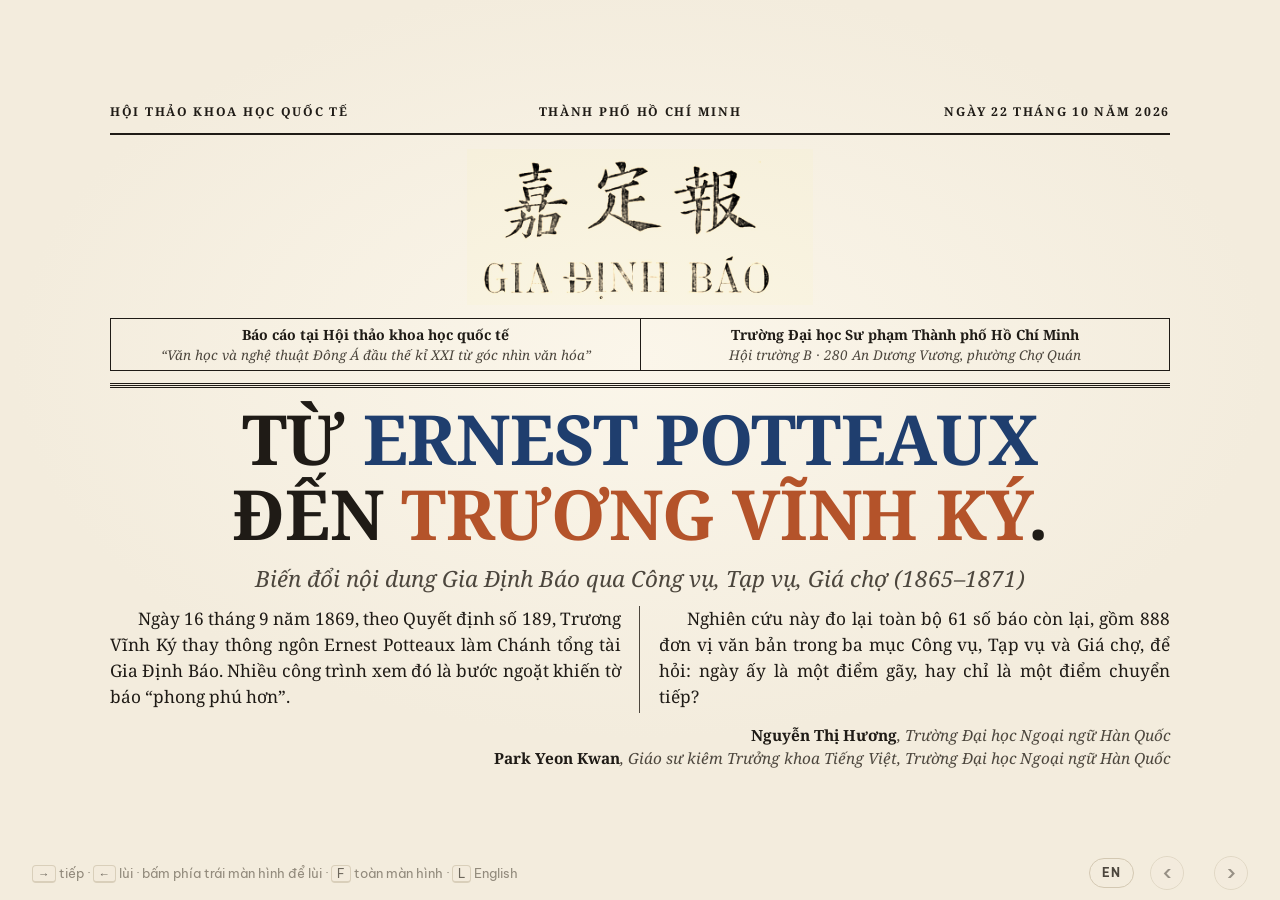
==== GiaDinhBao_TrinhChieu.html @ c60135bf "Trình chiếu: trang đầu và cuối dàn như trang Gia Định Báo Co-Authored-By: Claude Opus 5.5 <noreply@a" ====
<!doctype html>
<html lang="vi">
<head>
<meta charset="utf-8">
<meta name="viewport" content="width=device-width, initial-scale=1">
<title>Gia Định Báo 16·9·1869</title>
<link rel="preconnect" href="https://fonts.googleapis.com">
<link rel="preconnect" href="https://fonts.gstatic.com" crossorigin>
<link rel="stylesheet" href="https://fonts.googleapis.com/css2?family=Noto+Serif:ital,wght@0,400;0,600;0,700;1,400&family=Be+Vietnam+Pro:wght@400;500;600;700&display=swap">
<style>
/* Bố cục: 8 cảnh toàn màn hình chồng lên nhau, mỗi lần bấm chỉ hiện thêm một lớp; một thông điệp cho mỗi cảnh.
   Giao diện cố ý một tông "giấy lưu trữ" cho máy chiếu, nên mọi màu được đặt tường minh. */
:root {
  color-scheme: light;
  --paper: #F3ECDD;
  --paper-2: #E9E0CC;
  --ink: #1F1B16;
  --ink-2: #4C463D;
  --muted: #7A7264;
  --rule: #D3C8B2;
  --cv: #1F3E6E;      /* Công vụ: xanh đậm */
  --tv: #B4532A;      /* Tạp vụ: cam nâu */
  --gc: #3E7B4C;      /* Giá chợ: xanh lá */
  --mark: #8B1E1E;    /* mốc 16/9/1869: đỏ sẫm */
  --pot: #1F3E6E;
  --tvk: #B4532A;

  --f-serif: 'Noto Serif', Georgia, 'Times New Roman', serif;
  --f-sans: 'Be Vietnam Pro', 'Segoe UI', Arial, sans-serif;
  --ease: cubic-bezier(.2,.7,.2,1);
}
* { box-sizing: border-box; }
[hidden] { display: none !important; }
html, body { height: 100%; }
body {
  margin: 0; overflow: hidden; background: var(--paper); color: var(--ink);
  font-family: var(--f-sans); -webkit-font-smoothing: antialiased;
  background-image:
    radial-gradient(120% 90% at 50% 40%, transparent 55%, rgba(120,95,55,.10) 100%),
    repeating-linear-gradient(0deg, rgba(90,70,40,.025) 0 1px, transparent 1px 3px);
}
p, h1, h2 { margin: 0; }
h1, h2 { font-family: var(--f-serif); font-weight: 600; line-height: 1.12; text-wrap: balance; }

.deck { position: fixed; inset: 0; }
.scene {
  position: absolute; inset: 0; display: flex; flex-direction: column; justify-content: center; align-items: center;
  padding: clamp(28px, 6vh, 72px) clamp(16px, 6vw, 96px) clamp(56px, 9vh, 96px);
  opacity: 0; visibility: hidden; transition: opacity .6s var(--ease), visibility 0s linear .6s;
}
.scene.cur { opacity: 1; visibility: visible; transition: opacity .6s var(--ease); }
.inner { width: 100%; max-width: 1180px; display: flex; flex-direction: column; gap: clamp(16px, 3vh, 34px); }
.eyebrow { font-size: clamp(11px, 1.1vw, 14px); letter-spacing: .22em; text-transform: uppercase; font-weight: 600; color: var(--muted); }
.title { font-size: clamp(26px, 3.6vw, 48px); }
.lead { font-family: var(--f-serif); font-size: clamp(18px, 2.1vw, 28px); color: var(--ink-2); }

/* Lớp hiện dần */
[data-s] { opacity: 0; transform: translateY(10px); transition: opacity .55s var(--ease), transform .55s var(--ease); }
[data-s].on { opacity: 1; transform: none; }
.grow[data-s] { transform: scale(.8); }
.grow[data-s].on { transform: scale(1); transition-duration: .9s; }

/* ---------- Cảnh 1 ---------- */
.s1 { text-align: center; align-items: center; }
.date { font-family: var(--f-serif); font-weight: 700; font-size: clamp(64px, 15vw, 210px); letter-spacing: .02em; line-height: 1; font-variant-numeric: lining-nums; }
.date i { font-style: normal; color: var(--mark); }
.q1 { font-family: var(--f-serif); font-style: italic; font-size: clamp(22px, 3vw, 40px); color: var(--ink-2); }
.tl1 { width: min(900px, 100%); margin-top: clamp(10px, 4vh, 40px); display: grid; grid-template-columns: auto 1fr auto; align-items: center; gap: 18px; font-size: clamp(14px, 1.6vw, 20px); font-weight: 600; opacity: 0; transition: opacity .8s var(--ease) 1.2s; }
.scene.cur .tl1 { opacity: 1; }
.tl1 svg { width: 100%; height: 24px; overflow: visible; }
.tl1 .ln { stroke: var(--ink); stroke-width: 2; stroke-dasharray: 1000; stroke-dashoffset: 1000; transition: stroke-dashoffset 1.4s var(--ease) 1.4s; }
.scene.cur .tl1 .ln { stroke-dashoffset: 0; }
.tl1 .pt { fill: var(--mark); transform-origin: center; transform-box: fill-box; transform: scale(0); transition: transform .5s var(--ease) 2.4s; }
.scene.cur .tl1 .pt { transform: scale(1); }
.tl1 .pot { color: var(--pot); } .tl1 .tvk { color: var(--tvk); }
.byline { position: absolute; bottom: clamp(56px, 9vh, 96px); left: 0; right: 0; text-align: center; font-size: clamp(12px, 1.2vw, 15px); color: var(--muted); }

/* ---------- Cảnh 2 ---------- */
.nums { display: grid; grid-template-columns: repeat(4, minmax(0, 1fr)); gap: clamp(12px, 3vw, 48px); }
@media (max-width: 720px) { .nums { grid-template-columns: 1fr 1fr; } }
.num { display: flex; flex-direction: column; gap: 6px; border-top: 2px solid var(--ink); padding-top: 14px; }
.num b { font-family: var(--f-serif); font-weight: 700; font-size: clamp(56px, 10vw, 150px); line-height: .95; font-variant-numeric: lining-nums; }
.num span { font-size: clamp(14px, 1.6vw, 22px); color: var(--ink-2); }
.range { font-size: clamp(14px, 1.5vw, 20px); color: var(--muted); letter-spacing: .1em; }

/* ---------- Cảnh 3 ---------- */
.s3grid { display: grid; grid-template-columns: minmax(0, 1fr) auto; gap: clamp(16px, 4vw, 64px); align-items: center; }
@media (max-width: 900px) { .s3grid { grid-template-columns: 1fr; } }
.pres { display: grid; grid-template-columns: clamp(70px, 9vw, 120px) repeat(7, minmax(0, 1fr)); gap: clamp(6px, 1.2vh, 14px) clamp(4px, 1vw, 12px); align-items: center; position: relative; }
.pres .yr { font-size: clamp(12px, 1.3vw, 17px); color: var(--muted); text-align: center; font-variant-numeric: tabular-nums; }
.pres .rl { font-size: clamp(12px, 1.3vw, 17px); font-weight: 700; letter-spacing: .06em; text-transform: uppercase; transition: opacity .8s var(--ease); }
.cellc { display: flex; flex-direction: column; align-items: center; gap: 3px; opacity: 0; transition: opacity .7s var(--ease); }
.cellc.on { opacity: 1; }
.disc { width: clamp(26px, 4.2vw, 58px); aspect-ratio: 1; max-width: 100%; border-radius: 50%; border: 2px solid var(--c); background: conic-gradient(var(--c) calc(var(--f) * 1%), transparent 0); transition: opacity .9s var(--ease), filter .9s; }
.cellc small { font-size: clamp(9px, .95vw, 12px); color: var(--muted); font-variant-numeric: tabular-nums; }
.pres.fade-gc .gc-late .disc { opacity: .18; }
.pres.drop-gc .rl.gc { opacity: .3; }
.band { position: absolute; top: -10px; bottom: -10px; border-radius: 12px; background: rgba(62,123,76,.10); border: 1px dashed var(--gc); pointer-events: none; opacity: 0; transition: opacity .6s; }
.band.on { opacity: 1; }
.verdict { font-family: var(--f-serif); font-weight: 700; font-size: clamp(30px, 4.6vw, 64px); white-space: nowrap; }
.verdict .arrow { color: var(--mark); }

/* ---------- Cảnh 4 ---------- */
.rings { display: flex; justify-content: center; gap: clamp(16px, 5vw, 80px); flex-wrap: wrap; }
.ring { display: flex; flex-direction: column; align-items: center; gap: 10px; text-align: center; transition: transform .8s var(--ease), opacity .6s; }
.ring svg { width: clamp(150px, 20vw, 260px); height: auto; overflow: visible; }
.ring .trk { fill: none; stroke: var(--paper-2); stroke-width: 18; }
.ring .arc { fill: none; stroke-width: 18; stroke-linecap: butt; transform: rotate(-90deg); transform-origin: 100px 100px; stroke-dasharray: 0 100; transition: stroke-dasharray 1.4s var(--ease), opacity .6s; }
.ring .frag { fill: none; stroke-width: 18; transform: rotate(-90deg); transform-origin: 100px 100px; opacity: 0; transition: opacity .7s var(--ease); }
.ring .val { font-family: var(--f-serif); font-weight: 700; font-size: 38px; fill: var(--ink); }
.ring .nm { font-size: clamp(18px, 2vw, 26px); font-weight: 700; }
.ring .ds { font-size: clamp(13px, 1.4vw, 18px); color: var(--ink-2); max-width: 22ch; }
.rings.focus-gc .ring.gc { transform: scale(1.12); }
.rings.focus-gc .ring:not(.gc), .rings.focus-tv .ring:not(.tv) { opacity: .4; }
.rings.focus-tv .ring.tv { transform: scale(1.12); }
.rings.focus-tv .ring.tv .arc { opacity: 0; }
.rings.focus-tv .ring.tv .frag { opacity: 1; }
.caption { margin-top: 6px; text-align: center; font-family: var(--f-serif); font-size: clamp(18px, 2.2vw, 30px); min-height: 1.4em; }

/* ---------- Cảnh 5 ---------- */
.s5 { display: grid; grid-template-columns: minmax(0, .9fr) minmax(0, 1.1fr); gap: clamp(16px, 4vw, 60px); align-items: center; }
@media (max-width: 900px) { .s5 { grid-template-columns: 1fr; } }
.s5 .t1 { font-family: var(--f-serif); font-size: clamp(24px, 3.2vw, 44px); font-weight: 600; }
.s5 .t2 { font-family: var(--f-serif); font-style: italic; font-size: clamp(22px, 2.8vw, 38px); color: var(--mark); }
.s5 .huge { font-family: var(--f-serif); font-weight: 700; font-size: clamp(72px, 13vw, 190px); line-height: .95; font-variant-numeric: lining-nums; }
.s5 .sub { font-size: clamp(15px, 1.7vw, 22px); color: var(--ink-2); }
.field { position: relative; width: 100%; aspect-ratio: 1.45; max-width: 100%; }
.box { position: absolute; top: 9%; bottom: 0; border: 1.5px solid var(--ink); border-radius: 10px; }
.box.l { left: 0; width: 44%; }
.box.r { right: 0; width: 50%; border-style: dashed; opacity: 0; transition: opacity .6s; }
.field.split .box.r { opacity: 1; }
.boxlab { position: absolute; top: 0; font-size: clamp(11px, 1.2vw, 15px); font-weight: 600; white-space: nowrap; }
.boxlab.l { left: 0; color: var(--gc); }
.boxlab.r { right: 0; color: var(--ink-2); opacity: 0; transition: opacity .6s; }
.field.split .boxlab.r { opacity: 1; }
.dot { position: absolute; left: 0; top: 0; width: var(--d); height: var(--d); border-radius: 50%; background: var(--gc); opacity: 0; transition: transform 1.3s var(--ease), background-color .9s, opacity .5s; }
.field.show .dot { opacity: 1; }
.quote2 { grid-column: 1 / -1; text-align: center; font-family: var(--f-serif); font-size: clamp(20px, 2.6vw, 36px); line-height: 1.35; }
.quote2 b { font-weight: 700; }

/* ---------- Cảnh 6 ---------- */
.s6head { display: grid; grid-template-columns: minmax(110px, 22%) 1fr; gap: 20px; align-items: end; }
.who { font-family: var(--f-serif); font-size: clamp(22px, 2.8vw, 38px); font-weight: 700; position: relative; height: 1.3em; }
.who span { position: absolute; left: 0; bottom: 0; transition: opacity .6s; white-space: nowrap; }
.who .b { opacity: 0; color: var(--tvk); }
.who .a { color: var(--pot); }
.bars6.after .who .a { opacity: 0; } .bars6.after .who .b { opacity: 1; }
.r6 { display: grid; grid-template-columns: minmax(110px, 22%) 1fr; gap: 20px; align-items: center; }
.r6 .lb { font-size: clamp(14px, 1.7vw, 22px); font-weight: 700; text-transform: uppercase; letter-spacing: .05em; }
.trk6 { position: relative; height: clamp(26px, 4.4vh, 46px); background: rgba(0,0,0,.035); border-radius: 4px; }
.fill6 { position: absolute; left: 0; top: 0; bottom: 0; width: calc(var(--a) * 2%); background: var(--pot); border-radius: 0 4px 4px 0; transition: width 1.4s var(--ease), background-color 1.2s; }
.bars6.after .fill6 { width: calc(var(--b) * 2%); background: var(--tvk); }
.ghost6 { position: absolute; top: -6px; bottom: -6px; left: calc(var(--a) * 2%); border-left: 2px dashed var(--pot); opacity: 0; transition: opacity .6s .9s; }
.bars6.after .ghost6 { opacity: .8; }
.v6 { position: absolute; top: 50%; transform: translateY(-50%); left: calc(var(--a) * 2% + 12px); font-size: clamp(14px, 1.7vw, 22px); font-weight: 700; font-variant-numeric: tabular-nums; white-space: nowrap; transition: left 1.4s var(--ease); }
.bars6.after .v6 { left: calc(max(var(--a), var(--b)) * 2% + 12px); }
.v6 .to { opacity: 0; transition: opacity .5s 1.2s; color: var(--tvk); }
.bars6.after .v6 .to { opacity: 1; }
.bars6 { display: grid; gap: clamp(14px, 3vh, 30px); }
.scale6 { font-size: 13px; color: var(--muted); text-align: right; }
.state { font-family: var(--f-serif); font-size: clamp(24px, 3.4vw, 48px); line-height: 1.25; text-align: center; }
.state .no { color: var(--muted); text-decoration: line-through; text-decoration-thickness: 2px; }

/* ---------- Cảnh 7 ---------- */
.svg7 { width: 100%; height: auto; overflow: visible; }
.svg7 text { font-family: var(--f-sans); }
.ph-lab { font-size: 19px; font-weight: 700; fill: var(--ink); }
.ph-sub { font-size: 15px; fill: var(--muted); }
.ph-tick { stroke: var(--rule); stroke-width: 1.5; }
.ln7 { fill: none; stroke-width: 5; stroke-linecap: round; stroke-linejoin: round; stroke-dasharray: 1; stroke-dashoffset: 1; transition: stroke-dashoffset 1.6s var(--ease); }
.drawn .ln7 { stroke-dashoffset: 0; }
.drawn .ln7.l2 { transition-delay: .35s; } .drawn .ln7.l3 { transition-delay: .7s; }
.pt7 { opacity: 0; transition: opacity .4s; }
.drawn .pt7 { opacity: 1; transition-delay: 1.6s; }
.nm7 { font-size: 17px; font-weight: 700; }
.vl7 { font-size: 16px; font-weight: 700; fill: var(--ink); font-variant-numeric: tabular-nums; }
.mk7 { transform: translateY(-560px); opacity: 0; transition: transform 1s cubic-bezier(.3,1.25,.5,1), opacity .3s; }
.dropped .mk7 { transform: none; opacity: 1; }
.mk7 line { stroke: var(--mark); stroke-width: 3; }
.mk7 text { fill: var(--mark); font-size: 17px; font-weight: 700; }
.claim7 { text-align: center; font-family: var(--f-serif); font-size: clamp(22px, 3vw, 40px); }

/* ---------- Cảnh 8 ---------- */
.s8 { text-align: center; align-items: center; }
.words { display: flex; flex-direction: column; gap: clamp(4px, 1.5vh, 14px); }
.words p { font-family: var(--f-serif); font-weight: 700; font-size: clamp(40px, 8vw, 116px); letter-spacing: .08em; line-height: 1.05; opacity: 0; transform: translateY(12px); transition: opacity .7s var(--ease), transform .7s var(--ease); }
.scene.cur .words p { opacity: 1; transform: none; }
.scene.cur .words p:nth-child(2) { transition-delay: .5s; }
.scene.cur .words p:nth-child(3) { transition-delay: 1s; }
.words p:nth-child(1) { color: var(--cv); } .words p:nth-child(2) { color: var(--tv); } .words p:nth-child(3) { color: var(--gc); }
.final { font-family: var(--f-serif); font-style: italic; font-size: clamp(16px, 1.9vw, 26px); color: var(--ink-2); max-width: 60ch; line-height: 1.5; }


/* ---------- Cảnh Gia Định Báo ---------- */
.gdb { display: grid; grid-template-columns: minmax(0, .9fr) minmax(0, 1.1fr); gap: clamp(20px, 5vw, 72px); align-items: center; }
@media (max-width: 820px) { .gdb { grid-template-columns: 1fr; } .paperimg { max-height: 30vh; } }
.paperimg { margin: 0; position: relative; aspect-ratio: 3 / 4; max-height: 70vh; width: 100%; border: 1px solid var(--rule); background: var(--paper-2); box-shadow: 0 18px 40px rgba(60,40,10,.18); overflow: hidden; cursor: pointer; transform: rotate(-1.2deg); }
.paperimg img { width: 100%; height: 100%; object-fit: cover; object-position: top; filter: sepia(.25) contrast(1.02); display: block; }
.paperimg .ph { position: absolute; inset: 0; display: flex; flex-direction: column; align-items: center; justify-content: center; gap: 10px; text-align: center; padding: 20px; border: 1.5px dashed var(--muted); margin: 14px; }
.paperimg figcaption { position: absolute; left: 0; right: 0; bottom: 0; padding: 6px 10px; font-size: 12px; color: #F3ECDD; background: rgba(31,27,22,.62); }
.paperimg .ph b { font-family: var(--f-serif); font-size: clamp(24px, 3vw, 40px); letter-spacing: .14em; }
.paperimg .ph span { font-size: 14px; color: var(--muted); }
.facts { display: flex; flex-direction: column; gap: clamp(12px, 2.6vh, 26px); }
.fact { display: flex; flex-direction: column; gap: 4px; }
.fact b { font-family: var(--f-serif); font-weight: 700; font-size: clamp(36px, 5.4vw, 76px); line-height: 1; font-variant-numeric: lining-nums; }
.fact span { font-size: clamp(15px, 1.7vw, 22px); color: var(--ink-2); max-width: 34ch; }
.fact.small span { font-size: clamp(14px, 1.5vw, 19px); }
.fact.small b { font-family: inherit; font-size: inherit; line-height: inherit; color: var(--ink); }
.chips3 { display: flex; flex-wrap: wrap; gap: 10px; }
.chips3 span { font-weight: 700; font-size: clamp(15px, 1.7vw, 22px); color: var(--paper); background: var(--c); padding: 6px 16px; border-radius: 999px; }
body.has-img .s1, body.has-img .s8 { background: var(--bgimg) center top / cover no-repeat; }
body.has-img .s1::before, body.has-img .s8::before { content: ""; position: absolute; inset: 0; background: rgba(243,236,221,.9); }
body.has-img .s1 > *, body.has-img .s8 > * { position: relative; }

/* ---------- Cảnh Chánh tổng tài ---------- */
.tenure { display: flex; gap: 3px; position: relative; border-radius: 8px; overflow: visible; }
.ten { background: var(--c); color: var(--paper); padding: 12px 16px; display: grid; gap: 2px; min-width: 0; }
.ten:first-child { border-radius: 8px 0 0 8px; } .ten:nth-child(2) { border-radius: 0 8px 8px 0; }
.ten b { font-size: clamp(15px, 1.8vw, 22px); } .ten span { font-size: clamp(12px, 1.3vw, 16px); opacity: .9; }
.jan { position: absolute; bottom: -14px; height: 12px; width: 4px; left: calc(71 / 136 * 100%); background: var(--muted); border-radius: 2px; }
.janlab { font-size: clamp(12px, 1.3vw, 15px); color: var(--muted); margin-top: -2px; }
.ctt { display: grid; grid-template-columns: minmax(0, 1.5fr) minmax(0, 1fr); gap: clamp(16px, 4vw, 56px); align-items: center; }
@media (max-width: 820px) { .ctt { grid-template-columns: 1fr; } }
.igrid { display: grid; gap: clamp(3px, .8vh, 7px); }
.iy { display: grid; grid-template-columns: 48px 1fr; gap: 8px; align-items: center; }
.iy b { font-size: clamp(11px, 1.15vw, 14px); color: var(--ink-2); font-variant-numeric: tabular-nums; }
.cells { display: flex; flex-wrap: wrap; gap: 3px; }
.cells i { width: clamp(9px, 1.2vw, 16px); height: clamp(9px, 1.2vw, 16px); border-radius: 3px; border: 1px solid var(--rule); opacity: 0; transition: opacity .4s, background-color .6s; }
.igrid.show .cells i { opacity: 1; }
.igrid.fill .cells i.P { background: var(--pot); border-color: var(--pot); }
.igrid.fill .cells i.T { background: var(--tvk); border-color: var(--tvk); }
.igrid.fill .cells i.J { background: var(--muted); border-color: var(--muted); }
.cmp { display: grid; gap: clamp(12px, 2.6vh, 24px); }
.cmp div { display: grid; gap: 2px; }
.cmp b { font-family: var(--f-serif); font-weight: 700; font-size: clamp(44px, 6vw, 84px); line-height: 1; font-variant-numeric: lining-nums; }
.cmp b small { font-size: .4em; color: var(--muted); font-weight: 600; }
.cmp span { font-size: clamp(14px, 1.5vw, 19px); color: var(--ink-2); }
.cmp p { font-family: var(--f-serif); font-style: italic; font-size: clamp(18px, 2vw, 26px); color: var(--mark); }

/* ---------- Cảnh: một số báo được chia thế nào ---------- */
.inner.wide { max-width: 1400px; }
.pages { display: grid; grid-template-columns: repeat(4, minmax(0, calc(58vh / 1.566))); justify-content: center; gap: clamp(8px, 1.4vw, 20px); margin-top: 14px; }
@media (max-width: 820px) { .pages { grid-template-columns: repeat(2, minmax(0, calc(30vh / 1.566))); } }
.pg { position: relative; aspect-ratio: 1000 / 1566; background: var(--paper-2); box-shadow: 0 8px 22px rgba(60,40,10,.16); }
.pg img { width: 100%; height: 100%; display: block; }
.pg .pn { position: absolute; top: -1.5em; left: 0; font-size: 12px; color: var(--muted); font-weight: 600; }
.ub, .nb { position: absolute; border-radius: 2px; border: 2px solid transparent; transition: background-color .5s, border-color .5s, opacity .5s, box-shadow .5s; }
.ub.m-cv { --uc: var(--cv); --ua: rgba(31,62,110,.32); --ub: rgba(31,62,110,.10); }
.ub.m-gc { --uc: var(--gc); --ua: rgba(62,123,76,.34); --ub: rgba(62,123,76,.10); }
.pages.sec .ub { background: var(--ua); }
.pages.units .ub { background: var(--ub); border-color: var(--uc); }
.badge { position: absolute; top: 2px; left: 2px; min-width: 1.6em; padding: 0 3px; text-align: center; font-size: clamp(9px, .85vw, 12px); font-weight: 700; line-height: 1.5; color: #F3ECDD; background: var(--uc); border-radius: 3px; opacity: 0; transition: opacity .5s; }
.pages.units .badge { opacity: 1; }
.pages.ex .ub:not(.hl) { opacity: .12; }
.pages.ex .ub.hl { background: rgba(139,30,30,.10); border-color: var(--mark); box-shadow: 0 0 0 2px var(--mark); }
.pages.ex .ub.hl .badge { background: var(--mark); }
.nb { background: repeating-linear-gradient(135deg, rgba(76,70,61,.18) 0 4px, transparent 4px 8px); opacity: 0; display: flex; align-items: center; justify-content: center; }
.nb span { font-size: clamp(9px, .85vw, 12px); font-weight: 700; color: var(--ink); background: var(--paper); padding: 1px 6px; border-radius: 3px; }
.pages.sec .nb { opacity: 1; }
.pages.ex .nb { opacity: 0; }
.isscap { min-height: 7.5em; display: flex; flex-direction: column; align-items: center; gap: 10px; text-align: center; margin-top: 6px; }
.isscap p { font-size: clamp(15px, 1.6vw, 22px); color: var(--ink-2); max-width: 70ch; }
.isscap .big2 { font-family: var(--f-serif); font-weight: 700; font-size: clamp(22px, 2.6vw, 36px); color: var(--ink); }
.lg { display: flex; flex-wrap: wrap; justify-content: center; gap: 8px 18px; font-size: clamp(13px, 1.3vw, 17px); color: var(--ink-2); }
.lg i { display: inline-block; width: 14px; height: 14px; border-radius: 3px; margin-right: 6px; vertical-align: -2px; }
.excards { display: grid; grid-template-columns: 1fr 1fr; gap: 14px; width: min(1100px, 100%); text-align: left; }
@media (max-width: 820px) { .excards { grid-template-columns: 1fr; } }
.exc { border: 2px solid var(--mark); border-radius: 10px; padding: 10px 14px; background: rgba(243,236,221,.7); display: grid; gap: 6px; }
.exc b { font-family: var(--f-serif); font-size: clamp(15px, 1.6vw, 21px); }
.exc .ax { display: flex; flex-wrap: wrap; gap: 6px; }
.exc .ax span { font-size: clamp(11px, 1.15vw, 15px); border-radius: 999px; padding: 2px 10px; background: var(--paper-2); }
.exc .ax span.k { background: var(--mark); color: #F3ECDD; }

/* ---------- Cảnh: hai trục mã hóa ---------- */
.axstage { display: grid; }
.axstage > * { grid-area: 1 / 1; transition: opacity .7s var(--ease); }
.axlists { display: grid; grid-template-columns: 1fr 1fr; gap: clamp(16px, 4vw, 56px); align-content: start; }
@media (max-width: 820px) { .axlists { grid-template-columns: 1fr; } }
.axh { display: flex; flex-direction: column; gap: 2px; border-top: 3px solid var(--ink); padding-top: 8px; margin-bottom: 12px; }
.axh b { font-family: var(--f-serif); font-size: clamp(24px, 3vw, 40px); }
.axh span { font-size: clamp(14px, 1.5vw, 19px); color: var(--ink-2); }
.axchips { display: flex; flex-wrap: wrap; gap: 7px; }
.axchips span { font-size: clamp(12px, 1.25vw, 16px); border: 1px solid var(--rule); background: rgba(255,255,255,.35); border-radius: 999px; padding: 4px 12px; cursor: help; }
.axchips span small { color: var(--muted); font-variant-numeric: tabular-nums; margin-left: 4px; }
.axchips span.tech { border-style: dashed; color: var(--muted); }
#sankey { width: 100%; height: auto; max-height: 62vh; display: block; }
#sankey text { font-family: var(--f-sans); font-size: 14px; fill: var(--ink); }
#sankey .num { fill: var(--muted); font-size: 12.5px; }
#sankey .fl { fill: var(--ink-2); opacity: .16; transition: opacity .4s, fill .4s; }
#sankey .nd { fill: var(--ink); }
#sankey.hl .fl { opacity: .07; }
#sankey.hl .fl.on { opacity: .62; fill: var(--cv); }
#sankey.hl .fl.on2 { opacity: .55; fill: var(--gc); }

.axdef { font-size: clamp(14px, 1.45vw, 19px); line-height: 1.5; color: var(--ink); margin-bottom: 6px; }
.axwhy { font-size: clamp(12px, 1.15vw, 15px); line-height: 1.45; color: var(--muted); font-style: italic; margin-bottom: 12px; }
.axex { grid-column: 1 / -1; border: 1.5px dashed var(--ink-2); border-radius: 10px; padding: 10px 16px; font-size: clamp(14px, 1.45vw, 19px); line-height: 1.5; }
.axex .tag0 { font-size: .8em; font-weight: 700; letter-spacing: .06em; text-transform: uppercase; color: var(--mark); margin-right: 6px; }
.axex .arr { color: var(--mark); font-weight: 700; margin: 0 4px; }
.axmatrix { overflow-x: auto; }
table.mx { width: 100%; border-collapse: separate; border-spacing: 6px; table-layout: fixed; font-size: clamp(12px, 1.3vw, 17px); }
table.mx th { font-weight: 700; text-align: left; vertical-align: middle; padding: 6px 8px; }
table.mx thead th { font-size: .92em; border-bottom: 2px solid var(--ink); }
table.mx th.corner { font-weight: 500; color: var(--muted); font-size: .8em; }
table.mx tbody th { border-right: 2px solid var(--ink); }
table.mx td { background: rgba(31,62,110,.10); border-radius: 8px; padding: 8px 10px; line-height: 1.35; vertical-align: top; }
table.mx td.e { background: transparent; border: 1px dashed var(--rule); }
table.mx td b { display: inline-block; min-width: 1.6em; margin-right: 6px; text-align: center; font-size: .82em; color: #F3ECDD; background: var(--cv); border-radius: 4px; }
table.mx tr.rowhl td:not(.e) { box-shadow: inset 0 0 0 2px var(--cv); }
table.mx th.colhl { color: var(--mark); }
table.mx tbody tr td:nth-child(2):not(.e) { outline: 2px solid var(--mark); outline-offset: -2px; }
@media (max-height: 820px) {
  .axh { margin-bottom: 6px; } .axh b { font-size: clamp(22px, 2.4vw, 30px); } .axh span { font-size: 15px; }
  .axdef { font-size: 15px; margin-bottom: 2px; } .axwhy { font-size: 12.5px; margin-bottom: 8px; }
  .axchips { gap: 5px; } .axchips span { font-size: 12.5px; padding: 2px 9px; }
  .axex { font-size: 15px; padding: 7px 12px; }
  .axlists { gap: 10px 40px; }
}

.axtab, .axmatrix, .sankey { opacity: 0; pointer-events: none; }
.axtab.show, .axmatrix.show, .sankey.show { opacity: 1; pointer-events: auto; }
.cbh { display: flex; align-items: baseline; gap: 14px; flex-wrap: wrap; border-top: 3px solid var(--ink); padding-top: 6px; margin-bottom: 6px; }
.cbh b { font-family: var(--f-serif); font-size: clamp(22px, 2.4vw, 32px); }
.cbh span { font-size: clamp(13px, 1.3vw, 17px); color: var(--ink-2); }
table.cb { width: 100%; border-collapse: collapse; table-layout: fixed; font-size: clamp(11px, 1.05vw, 14.5px); line-height: 1.3; }
table.cb th { text-align: left; font-weight: 600; color: var(--muted); font-size: .88em; padding: 3px 8px; border-bottom: 1.5px solid var(--ink); }
table.cb td { padding: 4px 8px; border-bottom: 1px solid var(--rule); vertical-align: top; }
table.cb th:nth-child(1), table.cb td.n { width: 2.4em; color: var(--muted); text-align: right; padding-right: 4px; }
table.cb th:nth-child(2) { width: 24%; } table.cb th:nth-child(3) { width: 40%; } table.cb th:nth-child(5) { width: 4.6em; }
table.cb td.g { font-weight: 700; }
table.cb td.x i { font-family: var(--f-serif); }
table.cb td.x small { display: block; color: var(--muted); font-size: .85em; }
table.cb td.c, table.cb th.c { text-align: right; font-variant-numeric: tabular-nums; }
table.cb tr.tech td { color: var(--muted); border-top: 1px dashed var(--muted); }
@media (max-width: 820px) { table.cb th:nth-child(3), table.cb td:nth-child(3) { display: none; } table.cb th:nth-child(2) { width: 40%; } }
.scene.s5top { justify-content: flex-start; padding-top: clamp(20px, 4vh, 48px); }
.s5top .inner { gap: 10px; }
@media (max-height: 940px) {
  table.cb { font-size: 12px; line-height: 1.25; }
  table.cb td { padding: 2px 6px; } table.cb th { padding: 2px 6px; }
  table.cb td.x small { display: inline; margin-left: 6px; }
  .cbh { margin-bottom: 2px; padding-top: 3px; } .cbh b { font-size: 22px; }
  .s5top .axnote { font-size: 16px; min-height: 2.2em; }
}
.axnote { text-align: center; font-family: var(--f-serif); font-size: clamp(17px, 2vw, 27px); min-height: 2.8em; color: var(--ink); }

/* ---------- Khung điều khiển ---------- */
.hud { position: fixed; left: 0; right: 0; bottom: 0; display: flex; justify-content: space-between; align-items: center; gap: 12px; padding: 10px clamp(16px, 3vw, 32px) calc(10px + env(safe-area-inset-bottom, 0px)); font-size: 13px; color: var(--muted); pointer-events: none; }
.hud .keys { opacity: .8; transition: opacity .6s; }
.hud .keys.hide { opacity: 0; }
.hud kbd { font-family: var(--f-sans); font-size: 11.5px; border: 1px solid var(--rule); border-bottom-width: 2px; border-radius: 4px; padding: 0 5px; background: var(--paper); color: var(--ink-2); }
.prog { display: flex; align-items: center; gap: 10px; font-variant-numeric: tabular-nums; }
.prog .steps { display: flex; gap: 4px; }
.prog .steps i { width: 6px; height: 6px; border-radius: 50%; background: var(--rule); }
.prog .steps i.on { background: var(--ink-2); }
.prog b { color: var(--ink); font-weight: 600; white-space: nowrap; }
.notes {
  position: fixed; left: 50%; bottom: 44px; transform: translateX(-50%); width: min(920px, calc(100% - 32px));
  background: #241F19; color: #EFE6D4; border-radius: 12px; padding: 16px 20px; font-size: 15px; line-height: 1.6;
  box-shadow: 0 10px 40px rgba(0,0,0,.3); max-height: 46vh; overflow: auto;
}
.notes h3 { margin: 0 0 6px; font-size: 12px; letter-spacing: .14em; text-transform: uppercase; color: #C9B994; font-weight: 600; display: flex; justify-content: space-between; gap: 12px; }
.notes p + p { margin-top: 8px; }
@media (prefers-reduced-motion: reduce) { *, *::before, *::after { transition-duration: .01ms !important; transition-delay: 0s !important; } }

/* ---- cấu trúc 15 cảnh ---- */
.fact.mid b { font-size: clamp(26px, 3.4vw, 46px); }
.sig { display: grid; gap: 4px; margin-top: 2px; }
.sig img { width: min(100%, 420px); border-radius: 4px; box-shadow: 0 1px 0 var(--rule); }
.sig small { font-size: clamp(11px, 1.1vw, 14px); color: var(--muted); }
.chips3 span { transition: opacity .5s var(--ease), transform .5s var(--ease); }
.chips3 span[data-s]:not(.on) { opacity: 0; transform: translateY(6px); }
.axes3 { display: grid; grid-template-columns: repeat(3, minmax(0, 1fr)); gap: clamp(12px, 2.4vw, 32px); }
@media (max-width: 820px) { .axes3 { grid-template-columns: 1fr; } }
.ax3 { border-top: 3px solid var(--c, var(--ink)); padding-top: 12px; display: grid; gap: 8px; align-content: start; }
.ax3 .k { font-size: clamp(12px, 1.1vw, 14px); letter-spacing: .18em; text-transform: uppercase; color: var(--muted); font-weight: 600; }
.ax3 h3 { margin: 0; font-family: var(--f-serif); font-size: clamp(26px, 3.2vw, 44px); line-height: 1.05; }
.ax3 .q { font-family: var(--f-serif); font-style: italic; font-size: clamp(17px, 1.9vw, 25px); line-height: 1.3; }
.ax3 .e { font-size: clamp(13px, 1.3vw, 17px); color: var(--ink-2); line-height: 1.4; }
.keyline { font-family: var(--f-serif); font-size: clamp(18px, 2.1vw, 28px); line-height: 1.35; border-left: 4px solid var(--mark); padding-left: 16px; }
.cbrule { font-size: clamp(13px, 1.3vw, 17px); color: var(--ink-2); line-height: 1.4; }
.cbrule b { color: var(--mark); }
.ex2 { display: grid; grid-template-columns: 1fr 1fr; gap: clamp(14px, 2.6vw, 36px); }
@media (max-width: 820px) { .ex2 { grid-template-columns: 1fr; } }
.ex2 figure { margin: 0; display: grid; gap: 8px; align-content: start; }
.ex2 img { width: 100%; height: clamp(120px, 24vh, 250px); object-fit: cover; object-position: top; border-radius: 6px; box-shadow: 0 1px 0 var(--rule), 0 6px 18px rgba(60,40,20,.12); }
.ex2 figcaption { display: flex; flex-wrap: wrap; gap: 6px; align-items: center; }
.ex2 figcaption b { width: 100%; font-family: var(--f-serif); font-size: clamp(16px, 1.7vw, 22px); }
.tag { font-size: clamp(11px, 1.15vw, 15px); border-radius: 999px; padding: 2px 10px; background: var(--paper-2); }
.tag.cv { background: var(--cv); color: #F3ECDD; } .tag.k { background: var(--mark); color: #F3ECDD; }
table.row { width: 100%; border-collapse: collapse; font-size: clamp(11px, 1.1vw, 14.5px); }
table.row th { text-align: left; color: var(--muted); font-weight: 600; border-bottom: 1.5px solid var(--ink); padding: 3px 8px; font-size: .9em; }
table.row td { border-bottom: 1px solid var(--rule); padding: 4px 8px; }
.num em { font-style: normal; font-size: clamp(12px, 1.25vw, 16px); color: var(--muted); }
.s5 .sub b { font-family: var(--f-serif); font-size: 1.5em; }
.s6wrap { display: grid; grid-template-columns: minmax(0, 1.25fr) minmax(0, .75fr); gap: clamp(16px, 3vw, 44px); align-items: center; }
@media (max-width: 900px) { .s6wrap { grid-template-columns: 1fr; } }
.n10 { margin: 0; display: grid; gap: 6px; }
.n10 img { width: 100%; border-radius: 5px; box-shadow: 0 1px 0 var(--rule), 0 6px 18px rgba(60,40,20,.12); }
.n10 figcaption { font-size: clamp(11px, 1.15vw, 14.5px); color: var(--ink-2); line-height: 1.35; }
.topics6 { font-size: clamp(13px, 1.35vw, 18px); color: var(--ink-2); text-align: center; }
.topics6 b { color: var(--ink); }
.facts .fact span b { font: inherit; font-weight: 700; color: var(--ink); }
.claim7 { font-size: clamp(18px, 2.4vw, 32px); }
.cbrule { margin-bottom: 26px; }
@media (max-width: 820px) { .sig small { display: none; } table.cb td.x small { display: none; } .cbrule { font-size: 12px; margin-bottom: 40px; } .sig img { width: 70%; } .gdb .paperimg { max-height: 24vh; } }
@media (max-height: 820px) { .ex2 img { height: 19vh; } .n10 img + img { display: none; } }

/* ---- trang tiêu đề ---- */
.s0 .inner { max-width: 1080px; gap: clamp(14px, 3.2vh, 36px); }
.s0 .conf { display: grid; gap: 6px; border-bottom: 1.5px solid var(--ink); padding-bottom: clamp(12px, 2.4vh, 22px); }
.s0 .conf .k { font-size: clamp(11px, 1.1vw, 14px); letter-spacing: .24em; text-transform: uppercase; font-weight: 600; color: var(--muted); }
.s0 .conf .n { font-family: var(--f-serif); font-style: italic; font-size: clamp(18px, 2.2vw, 30px); color: var(--ink-2); line-height: 1.25; }
.s0 h1 { margin: 0; font-family: var(--f-serif); font-weight: 700; font-size: clamp(34px, 5.4vw, 78px); line-height: 1.08; letter-spacing: -.005em; }
.s0 h1 .p { color: var(--pot); } .s0 h1 .t { color: var(--tvk); }
.s0 .sub0 { font-family: var(--f-serif); font-size: clamp(18px, 2.3vw, 32px); line-height: 1.3; color: var(--ink-2); max-width: 30em; }
.s0 .sub0 b { font-weight: 700; }
.s0 .au { display: flex; flex-wrap: wrap; gap: clamp(16px, 4vw, 64px); }
.s0 .au div { display: grid; gap: 2px; }
.s0 .au b { font-size: clamp(17px, 1.9vw, 25px); font-weight: 700; }
.s0 .au span { font-size: clamp(12px, 1.25vw, 16px); color: var(--muted); }
.s0 .where { font-size: clamp(12px, 1.25vw, 16px); color: var(--ink-2); border-top: 1px solid var(--rule); padding-top: 10px; }

/* ---- tài liệu tham khảo ---- */
.s9 .inner { max-width: 1240px; gap: clamp(10px, 2vh, 22px); }
.s9 .thx { display: flex; justify-content: space-between; align-items: baseline; flex-wrap: wrap; gap: 8px 24px; border-bottom: 1.5px solid var(--ink); padding-bottom: 8px; }
.s9 .thx h2 { margin: 0; font-family: var(--f-serif); font-size: clamp(26px, 3.4vw, 46px); }
.s9 .thx span { font-family: var(--f-serif); font-style: italic; font-size: clamp(16px, 1.8vw, 24px); color: var(--ink-2); }
.refs { margin: 0; padding: 0; list-style: none; columns: 2; column-gap: clamp(20px, 3.6vw, 56px); font-size: clamp(13px, 1.32vw, 18px); line-height: 1.4; }
.refs li { break-inside: avoid; padding-left: 1.6em; text-indent: -1.6em; margin-bottom: .62em; color: var(--ink-2); }
.refs li i { color: var(--ink); }
.refs a { color: inherit; word-break: break-all; }
.refs li.own { color: var(--ink); }
.refs li.own::before { content: "★ "; color: var(--mark); }
.srcline { font-size: clamp(11px, 1.05vw, 14px); color: var(--muted); border-top: 1px solid var(--rule); padding-top: 8px; }
@media (max-width: 820px) { .refs { columns: 1; font-size: 11px; line-height: 1.3; } .refs li { margin-bottom: .4em; } }
@media (max-height: 640px) { .refs { font-size: 13px; line-height: 1.3; } .refs li { margin-bottom: .45em; } }

/* ---- trang cảm ơn ---- */
.s10 { text-align: center; align-items: center; }
.s10 .inner { align-items: center; max-width: 1000px; gap: clamp(14px, 3vh, 34px); }
.s10 .ty { margin: 0; font-family: var(--f-serif); font-weight: 700; font-size: clamp(44px, 8vw, 116px); line-height: 1.02; }
.s10 .ty i { font-style: normal; color: var(--mark); }
.s10 .pt { font-family: var(--f-serif); font-style: italic; font-size: clamp(16px, 1.9vw, 25px); color: var(--ink-2); max-width: 34em; line-height: 1.35; }
.s10 .au { display: flex; justify-content: center; flex-wrap: wrap; gap: clamp(18px, 5vw, 80px); border-top: 1.5px solid var(--ink); border-bottom: 1px solid var(--rule); padding: clamp(12px, 2.4vh, 24px) 0; width: min(100%, 860px); }
.s10 .au div { display: grid; gap: 3px; }
.s10 .au b { font-size: clamp(18px, 2.1vw, 28px); }
.s10 .au span { font-size: clamp(12px, 1.25vw, 16px); color: var(--muted); }
.s10 .where { font-size: clamp(12px, 1.25vw, 16px); color: var(--ink-2); line-height: 1.5; }
.hud .nav { pointer-events: auto; font: 600 20px/1 var(--f-sans); width: 34px; height: 34px; border-radius: 50%; border: 1px solid var(--rule); background: var(--paper); color: var(--ink-2); cursor: pointer; opacity: .55; transition: opacity .2s; }
.hud .nav:hover, .hud .nav:focus-visible { opacity: 1; }
.hud .prog { display: flex; align-items: center; gap: 10px; }

/* ---- nghiên cứu trước ---- */
.prior { display: grid; grid-template-columns: minmax(0, 1.15fr) minmax(0, .85fr); gap: clamp(16px, 3vw, 44px); align-items: start; }
@media (max-width: 860px) { .prior { grid-template-columns: 1fr; } .pq .en { font-size: 17px; } .pq .vi { display: none; } }
.pq { margin: 0; border-left: 5px solid var(--tvk); padding: 4px 0 4px clamp(14px, 2vw, 26px); display: grid; gap: 12px; }
.pq .en { font-family: var(--f-serif); font-style: italic; font-size: clamp(20px, 2.5vw, 34px); line-height: 1.3; color: var(--ink); }
.pq .en::before { content: "“"; color: var(--tvk); }
.pq .en::after { content: "”"; color: var(--tvk); }
.pq .vi { font-size: clamp(14px, 1.45vw, 19px); color: var(--ink-2); line-height: 1.45; }
.pq .vi small { display: block; font-size: .78em; letter-spacing: .14em; text-transform: uppercase; color: var(--muted); font-weight: 600; margin-bottom: 2px; }
.pq cite, .pc cite { font-style: normal; font-weight: 700; font-size: clamp(13px, 1.3vw, 17px); color: var(--ink); }
.pcs { display: grid; gap: clamp(10px, 2vh, 18px); }
.pc { border-top: 2px solid var(--rule); padding-top: 10px; display: grid; gap: 6px; }
.pc p { font-family: var(--f-serif); font-size: clamp(16px, 1.75vw, 23px); line-height: 1.35; }
.pc .qv { font-style: italic; font-size: clamp(15px, 1.55vw, 21px); }
.also { font-size: clamp(12px, 1.15vw, 15px); color: var(--muted); }
.pc .qv b { font-style: italic; }
.pc small { color: var(--muted); font-size: clamp(11px, 1.05vw, 13.5px); }
.but { display: grid; grid-template-columns: auto 1fr; gap: 6px 18px; align-items: baseline; background: var(--paper-2); border-radius: 10px; padding: clamp(10px, 2vh, 18px) clamp(14px, 2vw, 24px); }
.but b { font-family: var(--f-serif); font-style: italic; color: var(--mark); font-size: clamp(20px, 2.3vw, 30px); }
.but span { font-size: clamp(14px, 1.45vw, 19px); color: var(--ink-2); }
.but q { grid-column: 1 / -1; font-family: var(--f-serif); font-weight: 700; font-size: clamp(18px, 2.1vw, 28px); quotes: none; }
.hud .lang { pointer-events: auto; font: 700 12px/1 var(--f-sans); letter-spacing: .08em; height: 30px; padding: 0 12px; border-radius: 999px; border: 1px solid var(--rule); background: var(--paper); color: var(--ink-2); cursor: pointer; margin-right: 6px; }
.hud .lang:hover, .hud .lang:focus-visible { border-color: var(--ink-2); color: var(--ink); }

/* ---- trang đầu & cuối: dàn như một trang Gia Định Báo ---- */
.s0, .s10 { background: radial-gradient(ellipse 70% 60% at 50% 40%, #FBF6EA 0%, var(--paper) 70%); }
.np { width: min(1060px, 100%); display: flex; flex-direction: column; align-items: center; gap: clamp(6px, 1.4vh, 14px); }
.np-date { width: 100%; display: grid; grid-template-columns: 1fr 1fr 1fr; gap: 12px; font-family: var(--f-serif); font-size: clamp(10px, .95vw, 13px); letter-spacing: .14em; text-transform: uppercase; font-weight: 700; color: var(--ink); }
.np-date span:nth-child(2) { text-align: center; } .np-date span:last-child { text-align: right; }
.np-rule { width: 100%; height: 0; border-top: 2px solid var(--ink); transform-origin: center; }
.np-rule.dbl { height: 5px; border-top: 3px double var(--ink); border-bottom: 1px solid var(--ink); }
.np-mast { width: clamp(200px, 27vw, 360px); height: auto; mix-blend-mode: multiply; filter: sepia(.4); margin-top: 2px; }
.np-box { width: 100%; display: grid; grid-template-columns: 1fr 1fr; border: 1.5px solid var(--ink); }
.np-box > div { display: grid; gap: 2px; padding: 6px 12px; text-align: center; }
.np-box > div + div { border-left: 1.5px solid var(--ink); }
.np-box b { font-family: var(--f-serif); font-size: clamp(11px, 1.1vw, 14.5px); }
.np-box span { font-family: var(--f-serif); font-style: italic; font-size: clamp(11px, 1.05vw, 14px); color: var(--ink-2); }
.np-h { margin: clamp(2px, .8vh, 8px) 0 0; text-align: center; font-family: var(--f-serif); font-weight: 700; text-transform: uppercase; letter-spacing: .04em; font-size: clamp(26px, 4.1vw, 58px); line-height: 1.12; }
.np-h .p { color: var(--pot); } .np-h .t { color: var(--tvk); white-space: nowrap; }
.np-sub { text-align: center; font-family: var(--f-serif); font-style: italic; font-size: clamp(15px, 1.75vw, 24px); color: var(--ink-2); }
.np-art { width: 100%; columns: 2; column-gap: clamp(20px, 3vw, 40px); column-rule: 1px solid var(--ink-2); font-family: var(--f-serif); font-size: clamp(13px, 1.35vw, 18.5px); line-height: 1.5; text-align: justify; hyphens: auto; color: var(--ink); }
.np-art p { text-indent: 1.6em; break-inside: avoid; }
.np-art p + p { margin-top: .3em; }
.np-sig { width: 100%; text-align: right; font-family: var(--f-serif); font-style: italic; font-size: clamp(12px, 1.2vw, 16px); color: var(--ink-2); line-height: 1.45; }
.np-sig b { font-style: normal; color: var(--ink); }
.ty-grid { display: grid; gap: 3px; justify-content: center; }
.ty-grid .r { display: flex; gap: 3px; }
.ty-grid i { width: clamp(6px, .68vw, 10px); height: clamp(6px, .68vw, 10px); border-radius: 1px; border: 1px solid var(--rule); }
.ty-grid i.P, .ty-grid i.T, .ty-grid i.J { border-color: transparent; background: var(--rule); }
.np-tbl { display: grid; justify-items: center; gap: 6px; border: 1.5px solid var(--ink); padding: 10px 16px 8px; }
.ty-cap { font-family: var(--f-serif); font-style: italic; font-size: clamp(11px, 1.1vw, 14.5px); color: var(--ink-2); }
.s10 .np-h.ty { font-size: clamp(34px, 5.6vw, 84px); letter-spacing: .06em; }
.ty-ml { font-size: clamp(12px, 1.25vw, 16px); letter-spacing: .24em; text-transform: uppercase; color: var(--muted); font-weight: 600; }
.np-next { width: 100%; text-align: right; font-family: var(--f-serif); font-style: italic; font-size: clamp(15px, 1.6vw, 22px); }
.np-next small { display: block; font-size: .62em; color: var(--muted); }
.np-colo { width: 100%; text-align: center; font-family: var(--f-serif); font-size: clamp(13px, 1.4vw, 19px); }
.np-colo .sc { margin-top: 4px; font-family: var(--f-sans); font-size: clamp(10px, 1vw, 13px); letter-spacing: .2em; text-transform: uppercase; font-weight: 600; color: var(--muted); }
@media (max-width: 760px) { .np-date { grid-template-columns: 1fr; } .np-date span { text-align: center !important; } .np-box { grid-template-columns: 1fr; } .np-box > div + div { border-left: 0; border-top: 1.5px solid var(--ink); } .np-art { columns: 1; } .np-box span { display: none; } }
@media (max-height: 760px) { .np { gap: 5px; } .np-mast { width: clamp(180px, 22vw, 290px); } .np-art { line-height: 1.42; } }
/* chuyển động: từng phần hiện như trang báo được in ra */
.scene.s0.cur .np > *, .scene.s10.cur .np > * { animation: npIn .85s var(--ease) both; animation-delay: calc(var(--i) * .22s + .1s); }
.scene.s0.cur .np-rule, .scene.s10.cur .np-rule { animation-name: npRule; }
.scene.s0.cur .np-mast { animation: npMast 1.3s var(--ease) both; animation-delay: .4s; }
.scene.s10.cur .ty-grid i.P { animation: tyLit .45s var(--ease) both; animation-delay: calc(var(--k) * 20ms + .5s); --to: var(--pot); }
.scene.s10.cur .ty-grid i.T { animation: tyLit .45s var(--ease) both; animation-delay: calc(var(--k) * 20ms + .5s); --to: var(--tvk); }
.scene.s10.cur .ty-grid i.J { animation: tyLit .45s var(--ease) both; animation-delay: calc(var(--k) * 20ms + .5s); --to: var(--muted); }
@keyframes npIn { from { opacity: 0; transform: translateY(8px); } to { opacity: 1; transform: none; } }
@keyframes npRule { from { transform: scaleX(0); } to { transform: scaleX(1); } }
@keyframes npMast { from { opacity: 0; filter: sepia(.4) blur(6px); transform: scale(1.05); } to { opacity: 1; filter: sepia(.4) blur(0); transform: none; } }
@keyframes tyLit { from { background: var(--rule); transform: scale(.3); } to { background: var(--to); transform: none; } }
@media (prefers-reduced-motion: reduce) { .scene.s0.cur *, .scene.s10.cur * { animation: none !important; } }
</style>

</head>
<body>
<div class="deck" id="deck">

  <!-- 0 · tiêu đề -->
  <section class="scene s0" data-steps="0" data-label="" aria-label="Trang tiêu đề">
    <div class="np">
      <div class="np-date" style="--i:0"><span>Hội thảo khoa học quốc tế</span><span>Thành phố Hồ Chí Minh</span><span>Ngày 22 tháng 10 năm 2026</span></div>
      <div class="np-rule" style="--i:1"></div>
      <img class="np-mast" style="--i:2" src="[data-uri]" alt="Đầu báo Gia Định Báo, số 2, 15/2/1866">
      <div class="np-box" style="--i:3">
        <div><b>Báo cáo tại Hội thảo khoa học quốc tế</b><span>“Văn học và nghệ thuật Đông Á đầu thế kỉ XXI từ góc nhìn văn hóa”</span></div>
        <div><b>Trường Đại học Sư phạm Thành phố Hồ Chí Minh</b><span>Hội trường B · 280 An Dương Vương, phường Chợ Quán</span></div>
      </div>
      <div class="np-rule dbl" style="--i:4"></div>
      <h1 class="np-h" style="--i:5">Từ <span class="p">Ernest Potteaux</span> đến <span class="t">Trương Vĩnh Ký</span>.</h1>
      <p class="np-sub" style="--i:6">Biến đổi nội dung Gia Định Báo qua Công vụ, Tạp vụ, Giá chợ (1865–1871)</p>
      <div class="np-art" style="--i:7">
        <p>Ngày 16 tháng 9 năm 1869, theo Quyết định số 189, Trương Vĩnh Ký thay thông ngôn Ernest Potteaux làm Chánh tổng tài Gia Định Báo. Nhiều công trình xem đó là bước ngoặt khiến tờ báo “phong phú hơn”.</p>
        <p>Nghiên cứu này đo lại toàn bộ 61 số báo còn lại, gồm 888 đơn vị văn bản trong ba mục Công vụ, Tạp vụ và Giá chợ, để hỏi: ngày ấy là một điểm gãy, hay chỉ là một điểm chuyển tiếp?</p>
      </div>
      <div class="np-sig" style="--i:8">
        <p><b>Nguyễn Thị Hương</b>, Trường Đại học Ngoại ngữ Hàn Quốc</p>
        <p><b>Park Yeon Kwan</b>, Giáo sư kiêm Trưởng khoa Tiếng Việt, Trường Đại học Ngoại ngữ Hàn Quốc</p>
      </div>
    </div>
  </section>

  <!-- 1 -->
  <section class="scene s1" data-steps="0" aria-label="Cảnh 1: câu hỏi">
    <div class="inner" style="align-items:center">
      <p class="date">16<i>·</i>09<i>·</i>1869</p>
      <p class="q1">Điểm gãy hay điểm chuyển tiếp?</p>
      <div class="tl1" aria-label="Potteaux, mốc 16/9/1869, Trương Vĩnh Ký">
        <span class="pot">Potteaux</span>
        <svg viewBox="0 0 600 24" preserveAspectRatio="none"><line class="ln" x1="0" y1="12" x2="600" y2="12" pathLength="1000"/><circle class="pt" cx="300" cy="12" r="9"/></svg>
        <span class="tvk">Trương Vĩnh Ký</span>
      </div>
    </div>
  </section>


  <!-- GDB -->
  <section class="scene" data-steps="2" aria-label="Cảnh 2: Gia Định Báo và mốc 16/9/1869">
    <div class="inner">
      <div class="gdb">
        <figure class="paperimg" id="imgframe">
          <img id="gdbimg" alt="Trang 1 Gia Định Báo số 2, ngày 15/2/1866 (BnF)" hidden>
          <div class="ph" id="imgph"><b>GIA-ĐỊNH BÁO</b><span>Bấm vào đây để chọn ảnh một trang báo</span></div>
          <input type="file" id="imgpick" accept="image/*" hidden>
          <figcaption>Gia Định Báo, số 2, 15/2/1866 · Nguồn: BnF</figcaption>
        </figure>
        <div class="facts">
          <p class="eyebrow">Tờ báo chữ Quốc ngữ đầu tiên</p>
          <p class="fact"><b>15/4/1865</b><span>số đầu tiên tại Sài Gòn · tồn tại đến 1909 · do chính quyền thuộc địa Pháp tại Nam Kỳ lập, cấp kinh phí và kiểm soát</span></p>
          <p class="fact mid"><b style="color:var(--mark)">16/9/1869</b><span>Quyết định số 189: Trương Vĩnh Ký thay Ernest Potteaux làm <b>Chánh tổng tài</b>, người phụ trách nội dung</span></p>
          <div class="sig"><img src="[data-uri]" alt="Dòng chữ ở trang cuối: P. Trương Vĩnh Ký, Gia định báo chánh tổng tài"><small>Tên Chánh tổng tài in ở trang cuối · số 10, 1/4/1870 (BnF)</small></div>
          <div class="chips3">
            <span style="--c:var(--cv)">Công vụ</span><span style="--c:var(--tv)" data-s="1">Tạp vụ</span><span style="--c:var(--gc)" data-s="2">Giá chợ</span>
          </div>
          <p class="fact small"><span>ba chuyên mục được đo, 1865–1871</span></p>
        </div>
      </div>
    </div>
  </section>

  <!-- 2b · nghiên cứu trước -->
  <section class="scene" data-steps="1" data-label="2b" aria-label="Nghiên cứu trước về giai đoạn Trương Vĩnh Ký">
    <div class="inner">
      <p class="eyebrow">Nghiên cứu trước nói gì về giai đoạn Trương Vĩnh Ký?</p>
      <div class="prior">
        <blockquote class="pq">
          <p class="en">Under Truong Vinh Ky as Chief Consul, the content in this section of Gia Dinh newspaper became rich and really brought good and useful information to readers.</p>
          <p class="vi"><small>Tạm dịch · về mục Tạp vụ</small>Dưới thời Trương Vĩnh Ký làm Chánh tổng tài, nội dung mục này của Gia Định Báo trở nên phong phú và thực sự mang lại thông tin hay, hữu ích cho người đọc.</p>
          <cite>Nguyen Thi Kieu Oanh (2022)</cite>
        </blockquote>
        <div class="pcs">
          <div class="pc"><p class="qv">“Năm 1869, dưới sự điều khiển trực tiếp của Trương Vĩnh Ký, nội dung tờ Gia Định Báo có phần <b>phong phú hơn</b>. Người ta còn tìm thấy có những bài nghiên cứu về lịch sử, thơ, chuyện cổ tích…”</p><cite>Huỳnh Văn Tòng (2000)</cite></div>
          <div class="pc"><p class="qv">“Dưới sự điều khiển của cây bút tài ba Trương Vĩnh Ký, tờ Gia Định Báo có <b>nhiều thay đổi quan trọng</b>: báo ra tháng 4 số, nội dung khởi sắc và có nhiều bạn đọc hơn.”</p><cite>Đỗ Quang Hưng và cộng sự (2000)</cite></div>
          <p class="also">Cùng nhận định: Dương Thu Hằng (2015); Nguyễn Văn Hà (2016)</p>
        </div>
      </div>
      <div class="but" data-s="1"><b>Nhưng…</b><span>các nhận định dựa trên một số ít số báo, chưa có phép đo hệ thống trên toàn bộ tư liệu hiện còn.</span>
        <q>Thời điểm chuyển giao có trùng với thời điểm nội dung thực sự bắt đầu thay đổi?</q></div>
    </div>
  </section>

  <!-- Chánh tổng tài -->
  <section class="scene" data-steps="0" data-hook="sCtt" aria-label="Cảnh 3: tư liệu, 61 trên 136 số">
    <div class="inner">
      <p class="eyebrow">Tờ báo còn lại bao nhiêu? · 61 / 136 số (44,9%), 1865–1871</p>
      <div class="tenure">
        <div class="ten" style="flex:63;--c:var(--pot)"><b>Ernest Potteaux</b><span>15/4/1865 – 9/1869</span></div>
        <div class="ten" style="flex:72;--c:var(--tvk)"><b>Trương Vĩnh Ký</b><span>16/9/1869 – 1871</span></div>
        <i class="jan" title="G. Janneau tạm quyền, số 28, 1/12/1869"></i>
      </div>
      <p class="janlab">G. Janneau tạm quyền 1 số · 1/12/1869</p>
      <div class="ctt">
        <div class="igrid" id="igrid" role="img" aria-label="Lưới 136 số báo 1865–1871: 61 số còn, 75 số thất lạc"></div>
        <div class="cmp">
          <div><b style="color:var(--pot)">45<small>/63</small></b><span>số thời Potteaux còn lại · 71,4%</span></div>
          <div><b style="color:var(--tvk)">15<small>/72</small></b><span>số thời Trương Vĩnh Ký còn lại · 20,8%</span></div>
          <p>Giai đoạn cần so sánh nhất lại thất lạc nhiều nhất.</p><span>Dữ liệu là tư liệu hiện còn, không phải mẫu ngẫu nhiên: mô tả bằng tần số, tỷ lệ, điểm phần trăm; không suy rộng cho số đã mất.</span>
        </div>
      </div>
    </div>
  </section>


  <!-- Một số báo được chia thế nào -->
  <section class="scene" data-steps="2" data-hook="sIss" aria-label="Cảnh 4: từ trang báo đến đơn vị văn bản">
    <div class="inner wide">
      <p class="eyebrow">Từ trang báo đến đơn vị văn bản · Gia Định Báo số 2, 15/2/1866</p>
      <div class="pages" id="pages"></div>
      <div class="isscap" id="isscap"></div>
    </div>
  </section>

  <!-- Hai trục mã hóa -->
  <section class="scene" data-steps="0" aria-label="Cảnh 5: ba trục phân tích">
    <div class="inner">
      <p class="eyebrow">Mỗi đơn vị văn bản được mô tả trên ba trục, ứng với ba câu hỏi</p>
      <div class="axes3">
        <div class="ax3"><span class="k">Trục 1</span><h3>Chuyên mục</h3><p class="q">Văn bản nằm ở đâu trên mặt báo?</p><p class="e"><b style="color:var(--cv)">Công vụ</b> · <b style="color:var(--tv)">Tạp vụ</b> · <b style="color:var(--gc)">Giá chợ</b></p></div>
        <div class="ax3" style="--c:var(--mark)"><span class="k">Trục 2 · 11 nhóm</span><h3>Hình thức</h3><p class="q">Văn bản làm gì với người đọc?</p><p class="e">ra lệnh · báo tin · giải thích tri thức · mời giao dịch · kể chuyện · liệt kê dữ liệu…</p></div>
        <div class="ax3" style="--c:var(--mark)"><span class="k">Trục 3 · 15 nhóm</span><h3>Chủ đề</h3><p class="q">Văn bản chủ yếu nói về lĩnh vực gì?</p><p class="e">pháp luật · kinh tế · giao thông · nông nghiệp · lịch sử – địa lý · khoa học – kỹ thuật…</p></div>
      </div>
      <p class="keyline">Ba trục được mã hóa <b>độc lập</b>: không suy hình thức hay chủ đề từ tên chuyên mục.</p>
    </div>
  </section>

  <!-- 6 -->
  <section class="scene s5top" data-steps="0" aria-label="Cảnh 6: codebook hình thức">
    <div class="inner wide">
      <div id="axForms"></div>
      <p class="cbrule">Định nghĩa theo <b>chức năng</b>, kèm quy tắc loại trừ: chỉ thuật lại việc chính quyền đã làm → <b>tin</b>, không phải văn bản công quyền · trọng tâm là lập luận, khuyên bảo → <b>nghị luận</b>, không phải bài tri thức · mỗi đơn vị một hình thức chính; tính lai ghép ghi ở mã phụ, không cộng vào mẫu số.</p>
    </div>
  </section>

  <!-- 7 -->
  <section class="scene s5top" data-steps="0" aria-label="Cảnh 7: codebook chủ đề">
    <div class="inner wide">
      <div id="axTopics"></div>
      <p class="cbrule">Chọn <b>lĩnh vực chi phối</b> văn bản, không mã theo người hay cơ quan xuất hiện: có tên quan chức nhưng chủ yếu nói về giá cả → <b>kinh tế</b>. “Đa chủ đề” chỉ là mã kỹ thuật, <b>không phải chủ đề thứ 16</b>.</p>
    </div>
  </section>

  <!-- 8 -->
  <section class="scene" data-steps="0" aria-label="Cảnh 8: từ codebook đến dữ liệu thật">
    <div class="inner">
      <p class="eyebrow">Từ codebook đến dữ liệu thật · cùng mục Công vụ, số 2, 15/2/1866</p>
      <div class="ex2">
        <figure><img src="[data-uri]" alt="Bản gốc: Giá quan ra cho các xe người ta hay mướn mà đi">
          <figcaption><b>“Giá quan ra cho các xe người ta mướn mà đi”</b><span class="tag cv">Công vụ</span><span class="tag k">Văn bản công quyền</span><span class="tag">Giao thông</span></figcaption></figure>
        <figure><img src="[data-uri]" alt="Bản gốc: Phép lập vườn">
          <figcaption><b>“Phép lập vườn”</b><span class="tag cv">Công vụ</span><span class="tag k">Bài tri thức</span><span class="tag">Nông nghiệp</span></figcaption></figure>
      </div>
      <p class="keyline">Nằm trong Công vụ ≠ văn bản công quyền · văn bản công quyền ≠ chủ đề chính trị – hành chính.</p>
      <table class="row" aria-label="Mỗi văn bản là một dòng dữ liệu">
        <thead><tr><th>Ngày</th><th>Văn bản</th><th>Chuyên mục</th><th>Hình thức</th><th>Chủ đề</th></tr></thead>
        <tbody><tr><td>15/2/1866</td><td>Giá xe mướn</td><td>Công vụ</td><td>Văn bản công quyền</td><td>Giao thông</td></tr>
        <tr><td>15/2/1866</td><td>Phép lập vườn</td><td>Công vụ</td><td>Bài tri thức</td><td>Nông nghiệp</td></tr></tbody>
      </table>
    </div>
  </section>

  <!-- 2 -->
  <section class="scene" data-steps="4" aria-label="Cảnh 9: dữ liệu">
    <div class="inner">
      <p class="eyebrow">Chúng tôi đã nhìn vào bao nhiêu dữ liệu?</p>
      <div class="nums">
        <div class="num grow" data-s="1"><b>61</b><span>số báo hiện còn</span></div>
        <div class="num grow" data-s="2"><b>888</b><span>đơn vị văn bản<br><em>280 Công vụ · 511 Tạp vụ · 97 Giá chợ</em></span></div>
        <div class="num grow" data-s="3"><b>11</b><span>hình thức</span></div>
        <div class="num grow" data-s="4"><b>15</b><span>chủ đề</span></div>
      </div>
      <p class="range">1865 → 1871</p>
    </div>
  </section>

  <!-- 3 -->
  <section class="scene" data-steps="2" data-hook="s3" aria-label="Cảnh 10: ba mục thành hai mục">
    <div class="inner">
      <p class="eyebrow">Tỷ lệ số báo hiện còn có từng chuyên mục</p>
      <div class="s3grid">
        <div class="pres" id="pres"></div>
        <p class="verdict" data-s="2">Ba mục <span class="arrow">→</span> Hai mục</p>
      </div>
    </div>
  </section>

  <!-- 4 -->
  <section class="scene" data-steps="2" data-hook="s4" aria-label="Cảnh 11: ba mức chuyên biệt">
    <div class="inner">
      <p class="eyebrow">Ba chuyên mục không giống nhau</p>
      <div class="rings" id="rings">
        <div class="ring cv">
          <svg viewBox="0 0 200 200" role="img" aria-label="Công vụ khoảng 71% là văn bản công quyền"><circle class="trk" cx="100" cy="100" r="80"/><circle class="arc" cx="100" cy="100" r="80" pathLength="100" stroke="var(--cv)" data-p="70.6"/><text class="val" x="100" y="113" text-anchor="middle">≈71%</text></svg>
          <span class="nm" style="color:var(--cv)">Công vụ</span><span class="ds">văn bản công quyền</span>
        </div>
        <div class="ring tv">
          <svg viewBox="0 0 200 200" role="img" aria-label="Tạp vụ 41 đến 45% là tin tường thuật; phần còn lại chia nhỏ cho nhiều hình thức"><circle class="trk" cx="100" cy="100" r="80"/><circle class="arc" cx="100" cy="100" r="80" pathLength="100" stroke="var(--tv)" data-p="43"/><g id="frags"></g><text class="val" x="100" y="113" text-anchor="middle">41–45%</text></svg>
          <span class="nm" style="color:var(--tv)">Tạp vụ</span><span class="ds">tin – tường thuật</span>
        </div>
        <div class="ring gc">
          <svg viewBox="0 0 200 200" role="img" aria-label="Giá chợ 100% là bảng giá, bảng kê"><circle class="trk" cx="100" cy="100" r="80"/><circle class="arc" cx="100" cy="100" r="80" pathLength="100" stroke="var(--gc)" data-p="100"/><text class="val" x="100" y="113" text-anchor="middle">100%</text></svg>
          <span class="nm" style="color:var(--gc)">Giá chợ</span><span class="ds">bảng giá / bảng kê</span>
        </div>
      </div>
      <p class="caption" id="cap4">&nbsp;</p>
    </div>
  </section>

  <!-- 5 -->
  <section class="scene" data-steps="5" data-hook="s5" aria-label="Cảnh 12: kinh tế ngoài Giá chợ">
    <div class="inner">
      <div class="s5">
        <div style="display:grid;gap:clamp(8px,2vh,20px)">
          <p class="t1">Giá chợ biến mất sau 1869</p>
          <p class="t2" data-s="1">Nhưng…</p>
          <p class="sub" data-s="2"><b>208</b> trên 888 đơn vị có chủ đề kinh tế</p>
          <p class="sub" data-s="3"><b style="color:var(--gc)">97</b> đơn vị nằm trong Giá chợ</p>
          <p class="huge grow" data-s="4">53,4%</p>
          <p class="sub" data-s="4">nằm ngoài Giá chợ: <span style="color:var(--cv)">Công vụ 37</span> + <span style="color:var(--tv)">Tạp vụ 74</span> = 111</p>
        </div>
        <div class="field" id="field" role="img" aria-label="208 chấm: 97 trong Giá chợ, 111 ở Công vụ và Tạp vụ">
          <span class="boxlab l" id="boxl">208 đơn vị kinh tế</span>
          <span class="boxlab r"><span style="color:var(--cv)">Công vụ 37</span> + <span style="color:var(--tv)">Tạp vụ 74</span> = 111</span>
          <div class="box l"></div><div class="box r"></div>
        </div>
        <p class="quote2" data-s="5">Giá chợ hoàn toàn là kinh tế.<br><b>Nhưng kinh tế không hoàn toàn là Giá chợ.</b></p>
      </div>
    </div>
  </section>

  <!-- 6 -->
  <section class="scene" data-steps="2" data-hook="s6" aria-label="Cảnh 13: Tạp vụ tái phân bố">
    <div class="inner">
      <p class="eyebrow">Tạp vụ: nơi thay đổi mạnh nhất · % trong Tạp vụ</p>
      <div class="s6wrap">
      <div class="bars6" id="bars6">
        <div class="s6head"><span></span><p class="who"><span class="a">Potteaux</span><span class="b">Trương Vĩnh Ký</span></p></div>
        <div class="r6"><span class="lb">Tin</span><div class="trk6" style="--a:41.5;--b:44.8"><i class="fill6"></i><i class="ghost6"></i><span class="v6">41,5% <span class="to">→ 44,8%</span></span></div></div>
        <div class="r6"><span class="lb">Tri thức</span><div class="trk6" style="--a:7.5;--b:21"><i class="fill6"></i><i class="ghost6"></i><span class="v6">7,5% <span class="to">→ 21,0%</span></span></div></div>
        <div class="r6"><span class="lb">Văn chương</span><div class="trk6" style="--a:12.8;--b:0.7"><i class="fill6"></i><i class="ghost6"></i><span class="v6">12,8% <span class="to">→ 0,7%</span></span></div></div>
        <p class="scale6">Thanh dài hết khung = 50%</p>
      </div>
      <figure class="n10" data-s="1"><img src="[data-uri]" alt="Bản gốc: Tiếp theo chuyện sách sử nước Annam"><img src="[data-uri]" alt="Bản gốc: Tiếp theo bài học bản đồ. Về nước Italie">
        <figcaption>Tạp vụ thời Trương Vĩnh Ký · số 10, 1/4/1870: hai <b>bài tri thức</b>, chủ đề <b>lịch sử – địa lý</b>, đều có nhan đề và đăng nhiều kỳ.</figcaption></figure>
      </div>
      <p class="topics6" data-s="1">Chủ đề: <b>Tai nạn – thiên tai</b> 9,2 → 28,0% · <b>Lịch sử – địa lý</b> 4,7 → 15,4% · <b>Quân sự – chiến sự</b> 9,5 → 0%</p>
      <p class="state" data-s="2"><span class="no">Không phải thay thế.</span><br>Mà là tái phân bố.</p>
    </div>
  </section>

  <!-- 7 -->
  <section class="scene" data-steps="3" data-hook="s7" aria-label="Cảnh 14: ba pha">
    <div class="inner">
      <p class="eyebrow">Ba chỉ báo trong Tạp vụ, qua ba pha</p>
      <svg class="svg7" id="svg7" viewBox="0 0 1000 520" role="img" aria-label="Tri thức 6,1 → 12,2 → 21,0%; Lịch sử–địa lý 3,2 → 9,8 → 15,4%; Có nhan đề 28,9 → 65,9 → 79,0%. Cả ba tăng liên tục qua mốc 16/9/1869.">
        <g>
          <line class="ph-tick" x1="250" y1="70" x2="250" y2="500"/><line class="ph-tick" x1="560" y1="70" x2="560" y2="500"/><line class="ph-tick" x1="870" y1="70" x2="870" y2="500"/>
          <text class="ph-lab" x="250" y="28" text-anchor="middle" style="fill:var(--pot)">Potteaux</text><text class="ph-sub" x="250" y="52" text-anchor="middle">trước 6/1869</text>
          <text class="ph-lab" x="560" y="28" text-anchor="middle" style="fill:var(--pot)">Potteaux</text><text class="ph-sub" x="560" y="52" text-anchor="middle">6–9/1869</text>
          <text class="ph-lab" x="870" y="28" text-anchor="middle" style="fill:var(--tvk)">Trương Vĩnh Ký</text><text class="ph-sub" x="870" y="52" text-anchor="middle">sau 9/1869</text>
        </g>
        <g class="mk7"><line x1="715" y1="66" x2="715" y2="506"/><text x="715" y="516" text-anchor="middle">16/9/1869</text></g>
        <g id="lines7"></g>
      </svg>
      <p class="claim7" data-s="3">Xu hướng có từ cuối thời Potteaux, được củng cố thời Trương Vĩnh Ký.</p>
    </div>
  </section>

  <!-- 8 -->
  <section class="scene s8" data-steps="1" aria-label="Cảnh 15: kết luận">
    <div class="inner" style="align-items:center">
      <div class="words"><p>CHUYỂN TIẾP</p><p>TÁI CẤU TRÚC</p><p>PHÂN HÓA</p></div>
      <p class="range">Gia Định Báo, 1865–1871</p>
      <p class="final" data-s="1">“Thay vì nhìn Gia Định Báo trước và sau 1869 như hai trạng thái tách biệt, dữ liệu cho thấy một quá trình chuyển tiếp, tái cấu trúc và phân hóa chức năng thông tin.”</p>
    </div>
  </section>
  <!-- 16 · tài liệu tham khảo -->
  <section class="scene s9" data-steps="0" data-label="" aria-label="Tài liệu tham khảo">
    <div class="inner">
      <div class="thx"><h2>Tài liệu tham khảo</h2></div>
      <ul class="refs">
        <li>Dương, T. H. (2015). <i>Trương Vĩnh Ký và bước khởi đầu đời sống văn chương Việt Nam hiện đại</i>. NXB Đại học Quốc gia Hà Nội.</li>
        <li>Đỗ, Q. H., Nguyễn, T., &amp; Dương, T. Q. (2000). <i>Lịch sử báo chí Việt Nam 1865–1945</i>. NXB Đại học Quốc gia Hà Nội.</li>
        <li>Huỳnh, V. T. (2000). <i>Lịch sử báo chí Việt Nam từ khởi thủy đến 1945</i>. NXB Thành phố Hồ Chí Minh.</li>
        <li>Lê, N. (2006). Gia Định Báo trong cuộc hành trình 140 năm. Trong N. V. Hà (Chủ biên), <i>Gia Định Báo – Tờ báo Việt ngữ đầu tiên</i> (tr. 48–67). NXB Đại học Quốc gia Thành phố Hồ Chí Minh.</li>
        <li class="own">Nguyen, T. H., &amp; Park, Y. K. (2025). A study on the preservation status of Vietnam’s first Quốc ngữ newspaper Gia Định Báo. <i>Southeast Asia Journal, 35</i>(3), 75–108.</li>
        <li>Nguyen, T. K. O. (2022). Truong Vinh Ky – From the manager of the national language press to the first international journalist of Vietnam. <i>European Journal of Literature, Language and Linguistics Studies, 6</i>(2), 124–140. https://doi.org/10.46827/ejlll.v6i2.393</li>
        <li>Nguyễn, V. H. (2016). Hệ thống thể loại báo chí trên Gia Định Báo. <i>Tạp chí Phát triển Khoa học và Công nghệ, 19</i>(X2), 73–88. https://doi.org/10.32508/stdj.v19i2.751</li>
        <li>Nguyễn, V. H. (2017). Nghiên cứu Gia Định Báo: Hôm qua và hôm nay. Trong N. V. Hà (Chủ biên), <i>Gia Định Báo – Tờ báo Việt ngữ đầu tiên</i> (tr. 11–18). NXB Văn Hóa – Văn Nghệ. (Bài gốc 2006)</li>
        <li>Nguyễn, V. H. (2017). Thứ vụ – Một chuyên mục giá trị của Gia Định Báo. Trong N. V. Hà (Chủ biên), <i>Gia Định Báo – Tờ báo Việt ngữ đầu tiên</i> (tr. 125–140). NXB Văn Hóa – Văn Nghệ. (Bài gốc 2006)</li>
        <li>Ứng, S. C. (2017). Nội dung một số tờ Gia Định Báo còn lưu trữ tại thư viện. Trong N. V. Hà (Chủ biên), <i>Gia Định Báo – Tờ báo Việt ngữ đầu tiên</i> (tr. 93–104). NXB Văn Hóa – Văn Nghệ. (Bài gốc 2006)</li>
        <li>Võ, X. Q. (2021). Gia Định Báo ở Thư viện Quốc gia Pháp và những điều chưa biết. <i>Kho tàng văn hóa</i>. nghiencuulichsu.com/2021/07/08/gia-dinh-bao-o-thu-vien-quoc-gia-phap-va-nhung-dieu-chua-biet</li>
      </ul>
      <p class="srcline">Tư liệu gốc: <i>Gia Định Báo</i> 1865–1871, 61 số hiện còn · Thư viện Quốc gia Pháp (BnF), Thư viện Khoa học Tổng hợp TP.HCM, Southeast Asian Newspapers · ★ công trình trước của nhóm tác giả</p>
    </div>
  </section>
  <!-- 17 · cảm ơn -->
  <section class="scene s10" data-steps="0" data-label="" aria-label="Cảm ơn">
    <div class="np">
      <div class="np-tbl" style="--i:0"><div class="ty-grid" id="tyGrid" aria-hidden="true"></div><p class="ty-cap">61 số báo còn lại, 1865–1871, đã kể câu chuyện này</p></div>
      <div class="np-rule dbl" style="--i:1"></div>
      <h2 class="np-h ty" style="--i:2">Xin trân trọng cảm ơn.</h2>
      <p class="ty-ml" style="--i:3">Thank you · 감사합니다</p>
      <div class="np-art" style="--i:4">
        <p>Ngày 16 tháng 9 năm 1869 là một mốc chuyển giao quan trọng, nhưng không phải một điểm gãy: xu hướng đã có từ cuối thời Potteaux và được củng cố dưới thời Trương Vĩnh Ký.</p>
        <p>Gia Định Báo đi từ ba mục xuống hai mục; thông tin kinh tế không chỉ nằm trong Giá chợ; còn Tạp vụ là nơi tái phân bố mạnh nhất. Đó là một quá trình chuyển tiếp, tái cấu trúc và phân hóa.</p>
      </div>
      <p class="np-next" style="--i:5">Nhựt trình sau sẽ nói tiếp theo chuyện nầy.<small>lời hẹn quen thuộc cuối bài của Gia Định Báo</small></p>
      <div class="np-rule" style="--i:6"></div>
      <div class="np-colo" style="--i:7">
        <p><b>Nguyễn Thị Hương · Park Yeon Kwan</b>, Trường Đại học Ngoại ngữ Hàn Quốc.</p>
        <p class="sc">Thành phố Hồ Chí Minh. — Trường Đại học Sư phạm. — 22 · 10 · 2026</p>
      </div>
    </div>
  </section>


</div>

<div class="hud">
  <span class="keys" id="keys"><kbd>→</kbd> tiếp · <kbd>←</kbd> lùi · bấm phía trái màn hình để lùi · <kbd>F</kbd> toàn màn hình · <kbd>L</kbd> English</span>
  <span class="prog"><button class="lang" id="btnLang" type="button" aria-label="Switch to English">EN</button><button class="nav" id="btnPrev" type="button" aria-label="Lùi">‹</button><span class="steps" id="stepdots"></span><b id="pg"></b><button class="nav" id="btnNext" type="button" aria-label="Tiếp">›</button></span>
</div>

<script>
(() => {
  const scenes = [...document.querySelectorAll('.scene')];
  const N = scenes.length;
  // số cảnh theo bài nói: trang có data-label (tiêu đề, 2b, tham khảo, cảm ơn) không tính
  let cnum = 0;
  const LABEL = scenes.map(s => s.dataset.label !== undefined ? s.dataset.label : String(++cnum));
  const css = n => getComputedStyle(document.documentElement).getPropertyValue(n).trim();
  let si = 0, st = 0;

  /* ---------- Cảnh 3: dữ liệu hiện diện ---------- */
  const YEARS = [1865, 1866, 1867, 1868, 1869, 1870, 1871];
  const ISS = [3, 10, 12, 7, 16, 10, 3];
  const PRES = { cv: [3, 10, 12, 7, 6, 10, 3], tv: [3, 8, 12, 7, 14, 10, 3], gc: [1, 6, 12, 7, 0, 0, 0] };
  const ROWS = [['cv', 'Công vụ', '--cv'], ['tv', 'Tạp vụ', '--tv'], ['gc', 'Giá chợ', '--gc']];
  const pres = document.getElementById('pres');
  let h = '<span></span>' + YEARS.map(y => `<span class="yr">${y}</span>`).join('');
  ROWS.forEach(([k, lab, v]) => {
    h += `<span class="rl ${k}" style="color:var(${v})">${lab}</span>`;
    YEARS.forEach((y, i) => {
      const n = PRES[k][i], f = n / ISS[i] * 100;
      const grp = i < 4 ? 'early' : i === 4 ? 'y69' : 'late';
      h += `<div class="cellc ${grp} ${k === 'gc' && i >= 4 ? 'gc-late' : ''}" title="${lab} ${y}: ${n}/${ISS[i]} số"><div class="disc" style="--c:var(${v});--f:${f}"></div><small>${n}/${ISS[i]}</small></div>`;
    });
  });
  pres.innerHTML = h + '<div class="band" id="band"></div>';
  function placeBand() {
    const cells = pres.querySelectorAll('.cellc');
    const a = cells[2].getBoundingClientRect(), b = cells[3].getBoundingClientRect(), p = pres.getBoundingClientRect();
    const band = document.getElementById('band');
    band.style.left = (a.left - p.left - 6) + 'px'; band.style.width = (b.right - a.left + 12) + 'px';
  }

  /* ---------- Cảnh 4: mảnh Tạp vụ ---------- */
  const TV_FORMS = [216, 58, 53, 48, 45, 30, 19, 18, 10, 8, 6]; // n = 511, toàn corpus
  (() => {
    let acc = 0, g = '';
    TV_FORMS.forEach((n, i) => {
      const p = n / 511 * 100, gap = 1.1;
      g += `<circle class="frag" cx="100" cy="100" r="80" pathLength="100" stroke="var(--tv)" style="stroke-dasharray:${Math.max(p - gap, .4)} 100;stroke-dashoffset:${-acc};stroke-opacity:${i === 0 ? 1 : .35 + .55 * (1 - i / TV_FORMS.length)}"/>`;
      acc += p;
    });
    document.getElementById('frags').innerHTML = g;
  })();

  /* ---------- Cảnh 5: 208 chấm ---------- */
  const field = document.getElementById('field');
  const dots = [];
  for (let i = 0; i < 208; i++) { const d = document.createElement('i'); d.className = 'dot'; field.appendChild(d); dots.push(d); }
  // 0–96: Giá chợ; 97–133: Công vụ (37); 134–207: Tạp vụ (74)
  function layoutDots(split) {
    const W = field.clientWidth, H = field.clientHeight;
    const top = H * .09 + 12, padX = 12;
    const placeGrid = (idxs, x0, w) => {
      const avail = H - top - 10;
      let cols = 4, cw;
      for (; cols < 60; cols++) { cw = (w - padX * 2) / cols; if (Math.ceil(idxs.length / cols) * cw <= avail) break; }
      const d = Math.max(4, Math.min(14, cw * .72));
      idxs.forEach((di, k) => {
        const c = k % cols, r = Math.floor(k / cols);
        const el = dots[di];
        el.style.setProperty('--d', d + 'px');
        el.style.transform = `translate(${x0 + padX + c * cw}px, ${top + r * cw}px)`;
      });
    };
    const all = dots.map((_, i) => i);
    if (split < 2) { placeGrid(all, 0, W * .44); dots.forEach((d, i) => d.style.backgroundColor = split && i < 97 ? css('--gc') : css(split ? '--rule' : '--ink-2')); }
    else {
      placeGrid(all.slice(0, 97), 0, W * .44);
      placeGrid(all.slice(97), W * .5, W * .5);
      dots.forEach((d, i) => d.style.backgroundColor = i < 97 ? css('--gc') : i < 134 ? css('--cv') : css('--tv'));
    }
  }

  /* ---------- Cảnh 7: ba đường ---------- */
  const SER = [
    { n: 'Tri thức', v: [6.1, 12.2, 21.0], c: '--tv', y0: 190, y1: 100 },
    { n: 'Lịch sử – địa lý', v: [3.2, 9.8, 15.4], c: '--gc', y0: 330, y1: 240 },
    { n: 'Có nhan đề', v: [28.9, 65.9, 79.0], c: '--cv', y0: 470, y1: 380 },
  ];
  const X = [250, 560, 870];
  const nf = x => x.toLocaleString('vi-VN', { minimumFractionDigits: 1 });
  document.getElementById('lines7').innerHTML = SER.map((s, k) => {
    const lo = s.v[0], hi = s.v[2];
    const Y = s.v.map(v => s.y0 - (v - lo) / (hi - lo) * (s.y0 - s.y1));
    const pts = X.map((x, i) => `${x},${Y[i]}`).join(' ');
    return `<text class="nm7" x="20" y="${(s.y0 + s.y1) / 2 + 6}" style="fill:var(${s.c})">${s.n}</text>
      <polyline class="ln7 l${k + 1}" points="${pts}" pathLength="1" style="stroke:var(${s.c})"/>
      ${X.map((x, i) => `<g class="pt7"><circle cx="${x}" cy="${Y[i]}" r="8" style="fill:var(${s.c});stroke:var(--paper);stroke-width:3"/><text class="vl7" x="${x}" y="${Y[i] - 16}" text-anchor="middle">${nf(s.v[i])}%</text></g>`).join('')}`;
  }).join('');


  /* ---------- Cảnh Chánh tổng tài: 136 số (nguồn: sheet "danh sách báo 1865-1871") ---------- */
  const ISSUES = {
    1865: '0P0P0P1P1P1P0P0P', 1866: '1P1P1P1P1P1P1P1P1P0P0P1P', 1867: '1P1P1P1P1P1P1P1P1P1P1P1P',
    1868: '1P0P1P1P1P1P1P1P0P0P0P0P',
    1869: '0P1P1P1P1P0P0P0P0P1P1P1P1P1P1P0P1P1P1P1T0T0T1T0T0T0T0T1J0T0T0T',
    1870: '0T0T0T1T1T1T1T1T1T1T0T0T1T0T0T0T0T0T0T0T0T0T0T0T0T0T1T0T0T0T0T0T0T1T0T0T0T',
    1871: '0T0T0T0T0T0T1T0T0T0T0T0T1T0T0T0T1T0T0T0T0T0T0T0T',
  };
  const NAME = { P: 'Potteaux', T: 'Trương Vĩnh Ký', J: 'G. Janneau' };
  document.getElementById('igrid').innerHTML = Object.entries(ISSUES).map(([y, str]) => {
    const c = str.match(/../g);
    return `<div class="iy"><b>${y}</b><div class="cells">${c.map((x, i) => `<i class="${x[0] === '1' ? x[1] : ''}" title="Số ${i + 1}/${y} · ${x[0] === '1' ? 'còn' : 'thất lạc / chưa tìm thấy'} · ${NAME[x[1]]}"></i>`).join('')}</div></div>`;
  }).join('');


  /* ---------- Trang cảm ơn: 136 số, 61 số còn sáng dần ---------- */
  (() => {
    let k = 0;
    document.getElementById('tyGrid').innerHTML = Object.values(ISSUES).map(str =>
      `<div class="r">${str.match(/../g).map(x => x[0] === '1' ? `<i class="${x[1]}" style="--k:${k++}"></i>` : '<i></i>').join('')}</div>`).join('');
  })();
  /* ---------- Ảnh Gia Định Báo: chọn từ máy, nhớ trong trình duyệt; bản offline thử file gia-dinh-bao.jpg bên cạnh ---------- */
  const img = document.getElementById('gdbimg'), ph = document.getElementById('imgph'), pick = document.getElementById('imgpick');
  function useImage(src) {
    img.onload = () => {
      img.hidden = false; ph.hidden = true;
      document.body.classList.add('has-img');
      document.body.style.setProperty('--bgimg', `url("${src}")`);
    };
    img.src = src;
  }
  const EMBED = '[data-uri]';
  let saved = null;
  try { saved = localStorage.getItem('gdb-img'); } catch (e) {}
  useImage(saved || EMBED);
  pick.addEventListener('click', e => e.stopPropagation());
  pick.addEventListener('change', () => {
    const f = pick.files[0]; if (!f) return;
    const r = new FileReader();
    r.onload = () => {
      // thu nhỏ để lưu gọn
      const im = new Image();
      im.onload = () => {
        const k = Math.min(1, 1400 / Math.max(im.width, im.height));
        const cv = document.createElement('canvas'); cv.width = im.width * k; cv.height = im.height * k;
        cv.getContext('2d').drawImage(im, 0, 0, cv.width, cv.height);
        const url = cv.toDataURL('image/jpeg', .85);
        try { localStorage.setItem('gdb-img', url); } catch (e) {}
        useImage(url);
      };
      im.src = r.result;
    };
    r.readAsDataURL(f);
  });

  /* ---------- Cảnh: một số báo được chia thế nào (số 2, 15/2/1866; nguồn ảnh: BnF; mã hóa: sheet "GDB 1866-1871") ---------- */
  const ISS2 = {"units": [{"m": "cv", "tt": "Lệnh của Quan Nguyên-Soái về các điều cấm (8 điều)", "hf": "Văn bản công quyền – quy phạm – quyết định", "cd": "Pháp luật – tư pháp – an ninh", "b": [[1, 8.8, 51.92, 35.7, 36.96]]}, {"m": "cv", "tt": "CÔNG VỤ – Quy định cho thuê xe tại Sài-gòn", "hf": "Văn bản công quyền – quy phạm – quyết định", "cd": "Giao thông – tàu thuyền – liên lạc", "b": [[1, 45.0, 50.64, 36.8, 38.24], [2, 8.0, 9.54, 46.8, 6.87]]}, {"m": "cv", "tt": "Điều lệ về bày nghề cá (4 điều)", "hf": "Văn bản công quyền – quy phạm – quyết định", "cd": "Nông nghiệp – sản xuất – nghề nghiệp", "b": [[2, 8.0, 16.66, 46.8, 23.08]]}, {"m": "cv", "tt": "Thông báo thưởng cho người đua xe bò ngày mồng 1 tháng 3", "hf": "Thông báo – yết thị", "cd": "Văn hóa – xã hội – phong tục – đời sống", "b": [[2, 8.0, 40.18, 46.8, 5.72]]}, {"m": "cv", "tt": "Thông báo xét xử tại Phú Tây-ninh và huyện Quảng-hóa", "hf": "Văn bản công quyền – quy phạm – quyết định", "cd": "Chính trị – hành chính", "b": [[2, 8.0, 46.28, 46.8, 8.26]]}, {"m": "cv", "tt": "Quy định tổ chức kỳ thi theo lời nghị Quan Nguyên-Soái", "hf": "Văn bản công quyền – quy phạm – quyết định", "cd": "Nông nghiệp – sản xuất – nghề nghiệp", "b": [[2, 8.0, 55.44, 46.8, 26.57]]}, {"m": "cv", "tt": "[Quy định cho người đi coi vật thi trong kho]", "hf": "Văn bản công quyền – quy phạm – quyết định", "cd": "Nông nghiệp – sản xuất – nghề nghiệp", "b": [[2, 8.0, 82.14, 46.8, 7.18]]}, {"m": "cv", "tt": "Phép lập vườn [Hướng dẫn trồng và chăm sóc cây ăn trái]", "hf": "Bài tri thức – khảo cứu – giải thích", "cd": "Nông nghiệp – sản xuất – nghề nghiệp", "b": [[2, 55.2, 9.54, 38.3, 79.78], [3, 10.0, 9.64, 34.8, 20.44]]}, {"m": "cv", "tt": "[Trận đánh cướp tại Biên-hòa ngày 17 tháng décembre]", "hf": "Tin – tường thuật sự kiện", "cd": "Pháp luật – tư pháp – an ninh", "b": [[3, 10.0, 30.72, 34.8, 25.06]]}, {"m": "cv", "tt": "[Thông tin về khám đường mới tại Langsa]", "hf": "Bài tri thức – khảo cứu – giải thích", "cd": "Pháp luật – tư pháp – an ninh", "b": [[3, 10.0, 56.3, 34.8, 33.03]]}, {"m": "cv", "tt": "[Tình hình tại tàu L'orne ngày 20 janvier]", "hf": "Tin – tường thuật sự kiện", "cd": "Pháp luật – tư pháp – an ninh", "b": [[3, 45.2, 9.64, 38.3, 15.55]]}, {"m": "cv", "tt": "[Thông tin về Quan Thanh-giảng và công việc tại Sài-gòn]", "hf": "Nghị luận – bình luận – khuyến dụ – giáo huấn", "cd": "Chính trị – hành chính", "b": [[3, 45.2, 25.71, 38.3, 42.1]]}, {"m": "cv", "tt": "[Lời kêu gọi của tòa soạn về nguồn tin cho Nhựt-trình]", "hf": "Thông báo – yết thị", "cd": "Báo chí – xuất bản – truyền thông", "b": [[3, 45.2, 68.12, 38.3, 10.41]]}, {"m": "cv", "tt": "Câu chuyện bà mẹ và đứa con trai bướng bỉnh", "hf": "Truyện – văn chương", "cd": "Văn hóa – xã hội – phong tục – đời sống", "b": [[3, 45.2, 79.18, 38.3, 12.4], [4, 17.5, 9.56, 38.0, 23.71]]}, {"m": "gc", "tt": "GIA CHỢ – Trảng-bàng", "hf": "Bảng giá – bảng kê – danh sách – thống kê", "cd": "Kinh tế – tài chính – thương mại", "b": [[4, 17.5, 40.79, 38.0, 13.7]]}, {"m": "gc", "tt": "Tây ninh", "hf": "Bảng giá – bảng kê – danh sách – thống kê", "cd": "Kinh tế – tài chính – thương mại", "b": [[4, 17.5, 54.94, 38.0, 14.85]]}, {"m": "gc", "tt": "Sài Gòn", "hf": "Bảng giá – bảng kê – danh sách – thống kê", "cd": "Kinh tế – tài chính – thương mại", "b": [[4, 17.5, 70.24, 38.0, 20.59]]}, {"m": "gc", "tt": "Chợ lớn", "hf": "Bảng giá – bảng kê – danh sách – thống kê", "cd": "Kinh tế – tài chính – thương mại", "b": [[4, 57.0, 9.56, 37.0, 13.07]]}, {"m": "gc", "tt": "Gò công", "hf": "Bảng giá – bảng kê – danh sách – thống kê", "cd": "Kinh tế – tài chính – thương mại", "b": [[4, 57.0, 22.94, 37.0, 8.6]]}, {"m": "gc", "tt": "Tân an", "hf": "Bảng giá – bảng kê – danh sách – thống kê", "cd": "Kinh tế – tài chính – thương mại", "b": [[4, 57.0, 31.74, 37.0, 6.37]]}, {"m": "gc", "tt": "Mỹ-tho", "hf": "Bảng giá – bảng kê – danh sách – thống kê", "cd": "Kinh tế – tài chính – thương mại", "b": [[4, 57.0, 38.24, 37.0, 7.14]]}, {"m": "gc", "tt": "Phú-Cương", "hf": "Bảng giá – bảng kê – danh sách – thống kê", "cd": "Kinh tế – tài chính – thương mại", "b": [[4, 57.0, 45.57, 37.0, 31.42]]}, {"m": "gc", "tt": "Bà-rịa", "hf": "Bảng giá – bảng kê – danh sách – thống kê", "cd": "Kinh tế – tài chính – thương mại", "b": [[4, 57.0, 77.12, 37.0, 11.79]]}], "uris": {"1": "[data-uri]", "2": "[data-uri]", "3": "[data-uri]", "4": "[data-uri]"}, "H": {"1": 1564, "2": 1573, "3": 1556, "4": 1569}, "extra": [[1, 8, 4, 84, 46.5], [4, 17.5, 35.8, 38, 4.4]]};
  (() => {
    const box = document.getElementById('pages');
    let h = '';
    for (let p = 1; p <= 4; p++) {
      h += `<div class="pg"><img src="${ISS2.uris[p]}" alt="Trang ${p}"><span class="pn">Trang ${p}</span>`;
      ISS2.extra.filter(e => e[0] === p).forEach((e, i) => {
        h += `<div class="nb" style="left:${e[1]}%;top:${e[2]}%;width:${e[3]}%;height:${e[4]}%"><span>${p === 1 ? 'Đầu báo · lịch con nước' : 'Nhãn GIA CHỢ'}</span></div>`;
      });
      ISS2.units.forEach((u, k) => u.b.forEach((b, j) => {
        if (b[0] !== p) return;
        const tip = `${k + 1}. ${u.tt}\nHình thức: ${u.hf}\nChủ đề: ${u.cd}`;
        h += `<div class="ub m-${u.m}" data-u="${k}" title="${tip.replace(/"/g, '&quot;')}" style="left:${b[1]}%;top:${b[2]}%;width:${b[3]}%;height:${b[4]}%">${j === 0 ? `<span class="badge">${k + 1}</span>` : ''}</div>`;
      }));
      h += '</div>';
    }
    box.innerHTML = h;
  })();
  const EX = [7, 13]; // Phép lập vườn; Câu chuyện bà mẹ và đứa con trai
  function issCaption(step) {
    const nCv = ISS2.units.filter(u => u.m === 'cv').length, nGc = ISS2.units.length - nCv;
    if (step === 0) return `<p class="big2">4 trang · 2 cột mỗi trang</p><p>Bản gốc số 2, ngày 15/2/1866, lưu tại Thư viện Quốc gia Pháp (BnF).</p>`;
    if (step === 1) return `<p class="big2">Lớp 1 · Chuyên mục</p><p>Xác định theo nhãn và vị trí trên mặt báo, không suy ngược từ nội dung. Số này có Công vụ và Giá chợ, không có Tạp vụ.</p><div class="lg"><span><i style="background:rgba(31,62,110,.45)"></i>Công vụ</span><span><i style="background:rgba(62,123,76,.5)"></i>Giá chợ</span><span><i style="background:repeating-linear-gradient(135deg,rgba(76,70,61,.35) 0 3px,transparent 3px 6px)"></i>Không mã hóa</span></div>`;
    if (step === 2) return `<p class="big2">Lớp 2 · ${ISS2.units.length} đơn vị văn bản</p><p>${nCv} đơn vị Công vụ + ${nGc} đơn vị Giá chợ. Ranh giới dựa vào gạch ngang, nhan đề, chữ ký. Bảng giá của mỗi chợ là một đơn vị.</p>`;
    const card = k => { const u = ISS2.units[k]; return `<div class="exc"><b>${k + 1} · ${u.tt.replace(/[\[\]]/g, '')}</b><div class="ax"><span>Chuyên mục: Công vụ</span><span class="k">Hình thức: ${u.hf}</span><span>Chủ đề: ${u.cd}</span></div></div>`; };
    return `<div class="excards">${EX.map(card).join('')}</div><p>Nằm trong Công vụ không có nghĩa là văn bản công quyền.</p>`;
  }

  /* ---------- Cảnh: hai trục mã hóa (định nghĩa theo codebook; số đơn vị trên N = 888) ---------- */
  const FORMS = [
    ['Tin – tường thuật sự kiện', 230, 'Thuật lại một sự việc có nhân vật, thời gian, địa điểm hoặc diễn biến.'],
    ['Văn bản công quyền', 215, 'Tạo hoặc thay đổi quyền, nghĩa vụ, thủ tục: ra lệnh, cấm, cho phép, bổ nhiệm, đặt mức thu, bản án.'],
    ['Bảng giá – bảng kê', 163, 'Thông tin liệt kê có cấu trúc: giá chợ, danh sách, bảng số liệu.'],
    ['Bài tri thức – khảo cứu', 61, 'Cung cấp, giải thích hoặc hướng dẫn một tri thức.'],
    ['Tin tổng hợp', 52, 'Nhiều mẩu tin độc lập trong một đơn vị.'],
    ['Truyện – văn chương', 52, 'Kể chuyện, có nhân vật, tình tiết hoặc dụng ý luân lý.'],
    ['Lời rao – quảng cáo', 38, 'Mời người đọc mua, thuê, trả giá, nhận thầu.'],
    ['Nghị luận – khuyến dụ', 33, 'Lập luận, đánh giá hoặc lời khuyên nhằm thuyết phục.'],
    ['Thông báo – yết thị', 32, 'Cho công chúng biết thời gian, địa điểm, thể lệ; không tạo quy tắc mới.'],
    ['Thư từ – văn thư', 12, 'Đăng lại văn thư, giữ nguyên cấu trúc nguồn.'],
    ['Hỏi đáp – đối thoại', 10, 'Chuỗi câu hỏi – trả lời hoặc lượt đối thoại.'],
  ];
  const TOPICS = [
    ['Kinh tế – tài chính', 208, 'Giá cả, tiền tệ, thuế, mua bán, thị trường.'],
    ['Pháp luật – an ninh', 147, 'Tội phạm, bắt giữ, xét xử, hình phạt, trật tự.'],
    ['Chính trị – hành chính', 105, 'Bộ máy cai trị, bổ nhiệm, địa giới; không mã chỉ vì có quan chức xuất hiện.'],
    ['Văn hóa – xã hội', 102, 'Phong tục, lễ hội, gia đình, đời sống.'],
    ['Tai nạn – thiên tai', 77, 'Chìm ghe, cháy, bão, sự cố bất ngờ.'],
    ['Lịch sử – địa lý', 42, 'Kiến thức về lịch sử, địa lý, xứ sở.'],
    ['Quân sự – chiến sự', 39, 'Chiến dịch, trận đánh, binh lính.'],
    ['Giáo dục – khoa cử', 34, 'Trường học, thi cử, học bổng.'],
    ['Nông nghiệp – nghề nghiệp', 30, 'Trồng trọt, chăn nuôi, nghề thủ công.'],
    ['Giao thông – liên lạc', 15, 'Đường sá, xe cộ, tàu thuyền, bưu chính.'],
    ['Báo chí – xuất bản', 13, 'Lời tòa soạn, gửi bài, đính chính, nhà in.'],
    ['Y tế – sức khỏe', 10, 'Bệnh tật, dịch bệnh, chữa trị.'],
    ['Tôn giáo – tín ngưỡng', 9, 'Nghi lễ, giáo lý, tín ngưỡng dân gian.'],
    ['Ngoại giao', 8, 'Bang giao, phái bộ, sứ thần.'],
    ['Khoa học – kỹ thuật', 7, 'Kiến thức khoa học tự nhiên, kỹ thuật.'],
  ];
  /* Bảng khái niệm: định nghĩa theo sheet "Chú giải mã hóa"; ví dụ là đơn vị thật trong corpus; số đơn vị trên N = 888 */
  const CB = {"forms": [["Tin – tường thuật sự kiện", 228, "Thuật lại một sự việc thống nhất, có nhân vật, thời gian, địa điểm hoặc diễn biến.", "Người đi làm củi bị cọp vồ", "24/10/1869"], ["Văn bản công quyền – quy phạm – quyết định", 207, "Tạo hoặc cụ thể hóa quyền, nghĩa vụ: ra lệnh, cấm, cho phép, bổ nhiệm, đặt mức thu, đặt thủ tục, ân xá, bản án.", "Điều lệ về bày nghề cá (4 điều)", "15/2/1866"], ["Bảng giá – bảng kê – danh sách – thống kê", 163, "Thông tin trình bày chủ yếu dưới dạng liệt kê có cấu trúc: giá chợ, danh sách, bảng số liệu.", "Giá chợ Tân-an", "15/2/1866"], ["Bài tri thức – khảo cứu – giải thích", 61, "Cung cấp, mô tả, giải thích hoặc hướng dẫn một tri thức.", "Phép làm thuốc cho trâu", "15/6/1866"], ["Tin tổng hợp", 52, "Một đơn vị gồm nhiều mẩu tin độc lập, chưa đủ căn cứ tách thành các đơn vị riêng.", "Tin tàu thuyền tháng 4–5", "15/5/1866"], ["Truyện – văn chương", 52, "Kể chuyện, có nhân vật, tình tiết, cốt truyện hoặc dụng ý luân lý.", "Chuyện người nhà quê làm phước", "15/1/1866"], ["Lời rao – quảng cáo – đấu giá – đấu thầu", 38, "Mời người đọc tham gia giao dịch: mua, thuê, trả giá, nhận thầu, dùng dịch vụ.", "Lời rao đấu thầu chở đồ nhà nước ra Côn-nôn", "8/3/1870"], ["Nghị luận – bình luận – khuyến dụ – giáo huấn", 33, "Triển khai quan điểm, đánh giá, lập luận hoặc lời khuyên nhằm thuyết phục người đọc.", "Lời khuyên người ta đừng đánh bạc (bài thơ)", "15/9/1871"], ["Thông báo – yết thị", 32, "Chỉ cho biết một sự việc, thời gian, thể lệ; không tạo quy tắc hay giao dịch mới.", "Yết thị đổi triều bên Pháp: lập nền cộng hòa", "15/11/1870"], ["Thư từ – văn thư – báo cáo đăng nguyên dạng", 12, "Đăng lại thư, văn thư, báo cáo, giữ tương đối nguyên cấu trúc của văn bản gốc.", "Thơ Bình-an: dân ăn tết, làng xóm chưa yên", "15/4/1867"], ["Hỏi đáp – bảng hỏi – đối thoại – phỏng vấn", 10, "Tổ chức chủ yếu bằng câu hỏi – trả lời, bảng hỏi hoặc trao đổi giữa nhiều tiếng nói.", "Sách hỏi, phần thứ ba", "1/8/1869"]], "topics": [["Kinh tế – tài chính – thương mại", 208, "Giá cả, tiền tệ, thuế khóa, mua bán, thị trường, đấu giá, đấu thầu.", "Yết thị Hội Đấu Xảo Chung Nam 1867", "15/4/1866"], ["Pháp luật – tư pháp – an ninh", 147, "Tội phạm, bắt giữ, xét xử, hình phạt; quy định trật tự, cấm, phạt.", "Hóc-môn: án mạng bà góa bán hàng", "8/3/1870"], ["Chính trị – hành chính", 105, "Bộ máy cai trị, chức vụ, bổ nhiệm, địa giới. Không mã chỉ vì có quan chức xuất hiện.", "Phân hạt tòa án các huyện", "15/6/1866"], ["Văn hóa – xã hội – phong tục – đời sống", 102, "Ngôn ngữ, tên gọi, phong tục, tập quán, quan hệ xã hội, đời sống.", "Đám chôn con hoàng Caomên tại Sài-gòn", "15/5/1867"], ["Tai nạn – thiên tai – sự cố", 77, "Chìm ghe, cháy, bão, hạn hán, thú dữ, sự cố bất ngờ.", "Vụ ghe mía chìm tại Miếu Cô-đô", "15/8/1865"], ["Lịch sử – địa lý", 42, "Triều đại, nhân vật và sự kiện quá khứ, quốc gia, vùng đất, địa hình, các dân tộc theo không gian địa lý.", "Bài địa lý về nước Italie", "1/4/1870"], ["Quân sự – chiến sự", 39, "Chiến dịch, trận đánh, binh lính, giao tranh.", "Tin chiến sự ngày 26 Juin", "15/7/1866"], ["Giáo dục – khoa cử", 34, "Trường học, thi cử, học bổng, du học.", "Danh sách học trò Annam đi Pháp học", "15/4/1867"], ["Nông nghiệp – sản xuất – nghề nghiệp", 30, "Trồng trọt, chăn nuôi, nghề thủ công, phương pháp sản xuất.", "Máy làm đường", "15/3/1866"], ["Giao thông – tàu thuyền – liên lạc", 15, "Đường sá, xe cộ, tàu thuyền, tuyến đi lại, bưu chính.", "Tin khai kinh Suez", "24/9/1869"], ["Báo chí – xuất bản – truyền thông", 13, "Lời tòa soạn, kêu gọi gửi bài, đính chính, cách dùng tiếng, nhà in, nhật trình.", "Khuyên người ta gởi tin cho nhựt trình", "24/9/1869"], ["Y tế – sức khỏe", 10, "Bệnh tật, dịch bệnh, chữa trị, nhà thương.", "Bàn về bệnh ban cua lưỡi trắng và cách chữa", "15/8/1865"], ["Tôn giáo – tín ngưỡng", 9, "Giáo lý, thần linh, nghi lễ, mê tín; kể cả bài phê phán tín ngưỡng.", "Lễ kiệu ảnh tại nhà thờ Sài-gòn", "15/7/1865"], ["Ngoại giao – quan hệ đối ngoại", 8, "Bang giao giữa các chính quyền, phái bộ, sứ thần.", "Tàu Couleuvre đến Huế trao phần thưởng của Hoàng đế Pháp cho Vua Annam", "15/7/1868"], ["Khoa học – kỹ thuật", 7, "Giải thích cơ chế tự nhiên: sinh học, thiên văn, khí tượng, vật lý, máy móc, đo lường.", "Chuyện về cây mắc cỡ", "15/5/1868"]], "tech": ["Đa chủ đề", 42, "Mã kỹ thuật cho tin tổng hợp gồm nhiều lĩnh vực độc lập, không lĩnh vực nào chi phối; không phải chủ đề thứ 16.", "Tin tàu Sarthe", "15/3/1866"]};
  const cbTable = (title, sub, rows, tech) => `<p class="cbh"><b>${title}</b><span>${sub}</span></p><table class="cb"><thead><tr><th class="n">#</th><th>Nhóm</th><th>Khái niệm</th><th>Ví dụ trong Gia Định Báo</th><th class="c">Số đv</th></tr></thead><tbody>${rows.map((r, i) => `<tr><td class="n">${i + 1}</td><td class="g">${r[0]}</td><td>${r[2]}</td><td class="x"><i>${r[3]}</i><small>${r[4]}</small></td><td class="c">${r[1]}</td></tr>`).join('')}${tech ? `<tr class="tech"><td class="n">+</td><td class="g">${tech[0]}</td><td>${tech[2]}</td><td class="x"><i>${tech[3]}</i><small>${tech[4]}</small></td><td class="c">${tech[1]}</td></tr>` : ''}</tbody></table>`;
  document.getElementById('axForms').innerHTML = cbTable('Hình thức', 'Văn bản đang LÀM GÌ? · 11 nhóm', CB.forms);
  document.getElementById('axTopics').innerHTML = cbTable('Chủ đề', 'Văn bản chủ yếu NÓI VỀ lĩnh vực gì? · 15 nhóm', CB.topics, CB.tech);

  const FLOWS = [["Tin tổng hợp", "Đa chủ đề", 42], ["Tin – tường thuật sự kiện", "Pháp luật – tư pháp – an ninh", 55], ["Tin – tường thuật sự kiện", "Tôn giáo – tín ngưỡng", 5], ["Tin – tường thuật sự kiện", "Chính trị – hành chính", 13], ["Thông báo – yết thị", "Báo chí – xuất bản – truyền thông", 9], ["Bảng giá – bảng kê – danh sách – thống kê", "Kinh tế – tài chính – thương mại", 133], ["Văn bản công quyền – quy phạm – quyết định", "Kinh tế – tài chính – thương mại", 16], ["Văn bản công quyền – quy phạm – quyết định", "Pháp luật – tư pháp – an ninh", 73], ["Thông báo – yết thị", "Văn hóa – xã hội – phong tục – đời sống", 5], ["Tin – tường thuật sự kiện", "Tai nạn – thiên tai – sự cố", 71], ["Tin – tường thuật sự kiện", "Quân sự – chiến sự", 31], ["Tin – tường thuật sự kiện", "Văn hóa – xã hội – phong tục – đời sống", 22], ["Tin – tường thuật sự kiện", "Ngoại giao – quan hệ đối ngoại", 7], ["Tin – tường thuật sự kiện", "Nông nghiệp – sản xuất – nghề nghiệp", 8], ["Bài tri thức – khảo cứu – giải thích", "Văn hóa – xã hội – phong tục – đời sống", 7], ["Bảng giá – bảng kê – danh sách – thống kê", "Chính trị – hành chính", 5], ["Nghị luận – bình luận – khuyến dụ – giáo huấn", "Văn hóa – xã hội – phong tục – đời sống", 11], ["Tin – tường thuật sự kiện", "Kinh tế – tài chính – thương mại", 5], ["Lời rao – quảng cáo – đấu giá – đấu thầu", "Kinh tế – tài chính – thương mại", 35], ["Truyện – văn chương", "Văn hóa – xã hội – phong tục – đời sống", 47], ["Văn bản công quyền – quy phạm – quyết định", "Giao thông – tàu thuyền – liên lạc", 5], ["Văn bản công quyền – quy phạm – quyết định", "Nông nghiệp – sản xuất – nghề nghiệp", 8], ["Văn bản công quyền – quy phạm – quyết định", "Chính trị – hành chính", 74], ["Bài tri thức – khảo cứu – giải thích", "Nông nghiệp – sản xuất – nghề nghiệp", 6], ["Nghị luận – bình luận – khuyến dụ – giáo huấn", "Chính trị – hành chính", 5], ["Thông báo – yết thị", "Kinh tế – tài chính – thương mại", 8], ["Văn bản công quyền – quy phạm – quyết định", "Giáo dục – khoa cử", 14], ["Bài tri thức – khảo cứu – giải thích", "Khoa học – kỹ thuật", 7], ["Bài tri thức – khảo cứu – giải thích", "Lịch sử – địa lý", 34], ["Bảng giá – bảng kê – danh sách – thống kê", "Giáo dục – khoa cử", 8], ["Bảng giá – bảng kê – danh sách – thống kê", "Pháp luật – tư pháp – an ninh", 8], ["Hỏi đáp – bảng hỏi – đối thoại – phỏng vấn", "Kinh tế – tài chính – thương mại", 7], ["Bảng giá – bảng kê – danh sách – thống kê", "Giao thông – tàu thuyền – liên lạc", 5]];
  const short = s => ({
    'Tin – tường thuật sự kiện': 'Tin – tường thuật', 'Văn bản công quyền – quy phạm – quyết định': 'Văn bản công quyền',
    'Bảng giá – bảng kê – danh sách – thống kê': 'Bảng giá – bảng kê', 'Bài tri thức – khảo cứu – giải thích': 'Bài tri thức',
    'Lời rao – quảng cáo – đấu giá – đấu thầu': 'Lời rao – quảng cáo', 'Nghị luận – bình luận – khuyến dụ – giáo huấn': 'Nghị luận',
    'Thư từ – văn thư – báo cáo đăng nguyên dạng': 'Thư từ – văn thư', 'Hỏi đáp – bảng hỏi – đối thoại – phỏng vấn': 'Hỏi đáp',
    'Kinh tế – tài chính – thương mại': 'Kinh tế', 'Pháp luật – tư pháp – an ninh': 'Pháp luật – an ninh',
    'Văn hóa – xã hội – phong tục – đời sống': 'Văn hóa – xã hội', 'Tai nạn – thiên tai – sự cố': 'Tai nạn – thiên tai',
    'Nông nghiệp – sản xuất – nghề nghiệp': 'Nông nghiệp', 'Giao thông – tàu thuyền – liên lạc': 'Giao thông',
    'Báo chí – xuất bản – truyền thông': 'Báo chí', 'Văn hóa – xã hội': 'Văn hóa – xã hội',
  }[s] || s);
  (() => {
    const svg = document.getElementById('sankey');
    if (!svg) return;
    const W = 1100, Hh = 600, pad = 10, nodeW = 12, lx = 300, rx = 790;
    const tot = (key, i) => { const m = new Map(); FLOWS.forEach(f => m.set(f[i], (m.get(f[i]) || 0) + f[2])); return [...m.entries()].sort((a, b) => b[1] - a[1]); };
    const L = tot('f', 0), R = tot('c', 1);
    const sum = FLOWS.reduce((a, f) => a + f[2], 0);
    const lay = list => { const gap = 6, k = (Hh - pad * 2 - gap * (list.length - 1)) / sum; let y = pad; const pos = new Map(); list.forEach(([n, v]) => { pos.set(n, { y, h: v * k }); y += v * k + gap; }); return { pos, k }; };
    const A = lay(L), B = lay(R);
    const curL = new Map([...A.pos].map(([n, p]) => [n, p.y])), curR = new Map([...B.pos].map(([n, p]) => [n, p.y]));
    const order = FLOWS.slice().sort((a, b) => L.findIndex(x => x[0] === a[0]) - L.findIndex(x => x[0] === b[0]) || R.findIndex(x => x[0] === a[1]) - R.findIndex(x => x[0] === b[1]));
    let g = '';
    order.forEach(([f, c, v]) => {
      const h = v * A.k, y1 = curL.get(f), y2 = curR.get(c);
      curL.set(f, y1 + h); curR.set(c, y2 + h);
      const x0 = lx + nodeW, x1 = rx, mx = (x0 + x1) / 2;
      g += `<path class="fl" data-f="${f}" data-c="${c}" d="M${x0},${y1} C${mx},${y1} ${mx},${y2} ${x1},${y2} L${x1},${y2 + h} C${mx},${y2 + h} ${mx},${y1 + h} ${x0},${y1 + h} Z"><title>${short(f)} → ${short(c)}: ${v} đơn vị</title></path>`;
    });
    // nhãn: bỏ qua nút quá nhỏ để chữ không chồng nhau (rê chuột vẫn xem được)
    const label = (pos, list, x, anchor) => { let last = -99; list.forEach(([n]) => { const p = pos.get(n), cy = p.y + p.h / 2; g += `<rect class="nd" x="${anchor === 'end' ? lx : rx}" y="${p.y}" width="${nodeW}" height="${p.h}"><title>${short(n)}</title></rect>`; if (cy - last >= 17) { g += `<text x="${x}" y="${cy + 5}" text-anchor="${anchor}">${short(n)}</text>`; last = cy; } }); };
    label(A.pos, L, lx - 10, 'end');
    label(B.pos, R, rx + nodeW + 10, 'start');
    svg.innerHTML = g;
  })();

  /* ---------- Điều khiển chung ---------- */
  const HOOKS = {
    s3(step) {
      placeBand();
      pres.querySelectorAll('.early').forEach(c => c.classList.add('on'));
      pres.querySelectorAll('.y69').forEach(c => c.classList.toggle('on', step >= 1));
      pres.querySelectorAll('.late').forEach(c => c.classList.toggle('on', step >= 2));
      document.getElementById('band').classList.toggle('on', step === 0);
      pres.classList.toggle('fade-gc', step >= 1);
      pres.classList.toggle('drop-gc', step >= 2);
    },
    s4(step) {
      const rings = document.getElementById('rings');
      rings.querySelectorAll('.arc').forEach(a => a.style.strokeDasharray = `${a.dataset.p} 100`);
      rings.classList.toggle('focus-gc', step === 1);
      rings.classList.toggle('focus-tv', step === 2);
      document.getElementById('cap4').innerHTML = step === 1 ? 'Giá chợ: chuyên mục chuyên biệt nhất' : step === 2 ? 'Tạp vụ: phân tán thành nhiều hình thức' : '&nbsp;';
    },
    s5(step) {
      field.classList.toggle('show', step >= 2);
      field.classList.toggle('split', step >= 4);
      document.getElementById('boxl').textContent = step >= 3 ? 'Giá chợ · 97' : '208 đơn vị kinh tế';
      layoutDots(step >= 4 ? 2 : step >= 3 ? 1 : 0);
    },
    sIss(step) {
      const pg = document.getElementById('pages');
      pg.classList.toggle('sec', step === 1);
      pg.classList.toggle('units', step >= 2);
      pg.classList.toggle('ex', step >= 3);
      pg.querySelectorAll('.ub').forEach(b => b.classList.toggle('hl', EX.includes(+b.dataset.u)));
      document.getElementById('isscap').innerHTML = issCaption(step);
    },
    sCtt(step) {
      const g = document.getElementById('igrid');
      g.classList.add('show');
      clearTimeout(g._t); g._t = setTimeout(() => g.classList.add('fill'), 900);
    },
    s6(step) { document.getElementById('bars6').classList.toggle('after', step >= 1); },
    s7(step) {
      const svg = document.getElementById('svg7');
      svg.classList.toggle('drawn', step >= 1);
      svg.classList.toggle('dropped', step >= 2);
    },
  };
  const reset = {
    sCtt() { const g = document.getElementById('igrid'); clearTimeout(g._t); g.classList.remove('show', 'fill'); },
    s4() { document.querySelectorAll('#rings .arc').forEach(a => a.style.strokeDasharray = '0 100'); },
    s7() { document.getElementById('svg7').classList.remove('drawn', 'dropped'); },
  };

  function render(entering) {
    scenes.forEach((s, i) => s.classList.toggle('cur', i === si));
    const sc = scenes[si];
    sc.querySelectorAll('[data-s]').forEach(el => el.classList.toggle('on', +el.dataset.s <= st));
    const hk = sc.dataset.hook;
    if (hk && HOOKS[hk]) {
      if (entering && reset[hk]) { reset[hk](); requestAnimationFrame(() => requestAnimationFrame(() => HOOKS[hk](st))); }
      else HOOKS[hk](st);
    }
    const max = +sc.dataset.steps;
    document.getElementById('pg').textContent = LABEL[si] ? `${LABEL[si]} / ${cnum}` : '';
    document.getElementById('stepdots').innerHTML = max ? Array.from({ length: max + 1 }, (_, i) => `<i class="${i <= st ? 'on' : ''}"></i>`).join('') : '';
  }
  function next() {
    document.getElementById('keys').classList.add('hide');
    if (st < +scenes[si].dataset.steps) { st++; render(false); }
    else if (si < N - 1) { si++; st = 0; render(true); }
  }
  function prev() {
    if (st > 0) { st--; render(false); }
    else if (si > 0) { si--; st = +scenes[si].dataset.steps; render(true); }
  }
  function toggleFull() {
    try {
      if (document.fullscreenElement) document.exitFullscreen?.();
      else document.documentElement.requestFullscreen?.()?.catch?.(() => {});
    } catch (e) {}
  }

  addEventListener('keydown', e => {
    if (e.ctrlKey || e.metaKey || e.altKey) return;
    if (['ArrowRight', 'ArrowDown', 'PageDown', ' ', 'Enter'].includes(e.key)) { e.preventDefault(); next(); }
    else if (['ArrowLeft', 'ArrowUp', 'PageUp', 'Backspace'].includes(e.key)) { e.preventDefault(); prev(); }
    else if (e.key === 'f' || e.key === 'F') toggleFull();
    else if (e.key === 'l' || e.key === 'L') toggleLang();
    else if (e.key === 'Home') { si = 0; st = 0; render(true); }
    else if (e.key === 'End') { si = N - 1; st = 0; render(true); }
  });
  let wheelLock = 0;
  addEventListener('wheel', e => {
    e.preventDefault();
    const now = Date.now();
    if (now < wheelLock || Math.abs(e.deltaY) < 20) return;
    wheelLock = now + 650;
    e.deltaY > 0 ? next() : prev();
  }, { passive: false });
  // bấm 30% bên trái màn hình = lùi, phần còn lại = tiếp; chuột phải = lùi
  document.getElementById('deck').addEventListener('click', e => { if (e.button !== 0) return; e.clientX < innerWidth * .3 ? prev() : next(); });
  document.getElementById('deck').addEventListener('contextmenu', e => { e.preventDefault(); prev(); });
  document.getElementById('btnPrev').addEventListener('click', e => { e.stopPropagation(); prev(); e.currentTarget.blur(); });
  try { window.focus(); } catch (e) {}

  /* ---------- Song ngữ Việt / English (nút EN/VI, phím L) ---------- */
  const I18N_INL = new Set(['B','I','EM','STRONG','SPAN','SMALL','BR','A','SUP','SUB','Q','KBD','CITE','TSPAN','U','MARK']);
  const I18N_SKIP = new Set(['SCRIPT','STYLE','SVG','IMG','INPUT','CIRCLE','LINE','POLYLINE','PATH','RECT','G','BUTTON']);
  const i18nNorm = s => s.replace(/\s+/g, ' ').trim();
  const i18nIsLeaf = el => {
    if (I18N_SKIP.has(el.tagName.toUpperCase()) || el.classList.contains('deck') || el.classList.contains('scene')) return false;
    if (!/[A-Za-zÀ-ỹ]/.test(el.textContent)) return false;
    return [...el.children].every(k => I18N_INL.has(k.tagName.toUpperCase()) && !k.hasAttribute('data-s'));
  };
  const i18nBlocks = root => [...root.querySelectorAll('*')].filter(el => i18nIsLeaf(el) && !(el.parentElement && i18nIsLeaf(el.parentElement)));
  const I18N = {"Hội thảo khoa học quốc tế“Văn học và nghệ thuật Đông Á đầu thế kỉ XXI từ góc nhìn văn hóa”": "<span class=\"k\">International Conference</span><span class=\"n\">“Cultural Perspectives on Twenty-First-Century Literature and Arts in the East Asian Cultural Sphere”</span>", "Từ Ernest Potteauxđến Trương Vĩnh Ký": "From <span class=\"p\">Ernest Potteaux</span><br>to <span class=\"t\">Trương Vĩnh Ký</span>", "Biến đổi nội dung Gia Định Báo qua Công vụ, Tạp vụ, Giá chợ (1865–1871)": "Content transformation in Gia Định Báo across Công vụ, Tạp vụ and Giá chợ (1865–1871)", "Nguyễn Thị HươngTrường Đại học Ngoại ngữ Hàn Quốc": "<b>Nguyễn Thị Hương</b><span>Hankuk University of Foreign Studies</span>", "Park Yeon-KwanKhoa Tiếng Việt, Trường Đại học Ngoại ngữ Hàn Quốc": "<b>Park Yeon-Kwan</b><span>Department of Vietnamese, Hankuk University of Foreign Studies</span>", "Trường Đại học Sư phạm Thành phố Hồ Chí Minh · 22/10/2026": "Ho Chi Minh City University of Education · 22 October 2026", "Điểm gãy hay điểm chuyển tiếp?": "A break or a transition?", "GIA-ĐỊNH BÁOBấm vào đây để chọn ảnh một trang báo": "<b>GIA-ĐỊNH BÁO</b><span>Click to choose a page image</span>", "Gia Định Báo, số 2, 15/2/1866 · Nguồn: BnF": "Gia Định Báo, no. 2, 15/2/1866 · Source: BnF", "Tờ báo chữ Quốc ngữ đầu tiên": "The first Quốc ngữ newspaper", "15/4/1865số đầu tiên tại Sài Gòn · tồn tại đến 1909 · do chính quyền thuộc địa Pháp tại Nam Kỳ lập, cấp kinh phí và kiểm soát": "<b>15/4/1865</b><span>first issue in Saigon · ran until 1909 · founded, funded and controlled by the French colonial administration in Cochinchina</span>", "16/9/1869Quyết định số 189: Trương Vĩnh Ký thay Ernest Potteaux làm Chánh tổng tài, người phụ trách nội dung": "<b style=\"color:var(--mark)\">16/9/1869</b><span>Decision no. 189: Trương Vĩnh Ký replaces Ernest Potteaux as <b>Chánh tổng tài</b> (editor-in-chief)</span>", "Tên Chánh tổng tài in ở trang cuối · số 10, 1/4/1870 (BnF)": "The editor’s name printed on the last page · no. 10, 1/4/1870 (BnF)", "ba chuyên mục được đo, 1865–1871": "the three sections measured, 1865–1871", "Nghiên cứu trước nói gì về giai đoạn Trương Vĩnh Ký?": "What did earlier studies say about the Trương Vĩnh Ký period?", "Tạm dịch · về mục Tạp vụDưới thời Trương Vĩnh Ký làm Chánh tổng tài, nội dung mục này của Gia Định Báo trở nên phong phú và thực sự mang lại thông tin hay, hữu ích cho người đọc.": "<small>Original English quotation · on the Tạp vụ section</small>", "“Năm 1869, dưới sự điều khiển trực tiếp của Trương Vĩnh Ký, nội dung tờ Gia Định Báo có phần phong phú hơn. Người ta còn tìm thấy có những bài nghiên cứu về lịch sử, thơ, chuyện cổ tích…”": "“In 1869, under the direct leadership of Trương Vĩnh Ký, the content of Gia Định Báo became <b>somewhat richer</b>. One even finds studies on history, poems, folk tales…”", "“Dưới sự điều khiển của cây bút tài ba Trương Vĩnh Ký, tờ Gia Định Báo có nhiều thay đổi quan trọng: báo ra tháng 4 số, nội dung khởi sắc và có nhiều bạn đọc hơn.”": "“Under the talented pen of Trương Vĩnh Ký, Gia Định Báo underwent <b>many important changes</b>: four issues a month, livelier content and more readers.”", "Đỗ Quang Hưng và cộng sự (2000)": "Đỗ Quang Hưng et al. (2000) · our translation", "Cùng nhận định: Dương Thu Hằng (2015); Nguyễn Văn Hà (2016)": "Similar views: Dương Thu Hằng (2015); Nguyễn Văn Hà (2016)", "Nhưng…các nhận định dựa trên một số ít số báo, chưa có phép đo hệ thống trên toàn bộ tư liệu hiện còn. Thời điểm chuyển giao có trùng với thời điểm nội dung thực sự bắt đầu thay đổi?": "<b>But…</b><span>these assessments rest on a small number of issues, not on a systematic measurement of the whole surviving corpus.</span> <q>Does the moment of handover coincide with the moment the content actually began to change?</q>", "Tờ báo còn lại bao nhiêu? · 61 / 136 số (44,9%), 1865–1871": "How much of the paper survives? · 61 / 136 issues (44.9%), 1865–1871", "G. Janneau tạm quyền 1 số · 1/12/1869": "G. Janneau acting editor for 1 issue · 1/12/1869", "45/63số thời Potteaux còn lại · 71,4%": "<b style=\"color:var(--pot)\">45<small>/63</small></b><span>Potteaux-era issues survive · 71.4%</span>", "15/72số thời Trương Vĩnh Ký còn lại · 20,8%": "<b style=\"color:var(--tvk)\">15<small>/72</small></b><span>Trương Vĩnh Ký-era issues survive · 20.8%</span>", "Giai đoạn cần so sánh nhất lại thất lạc nhiều nhất.": "The period we most need to compare is the one most heavily lost.", "Dữ liệu là tư liệu hiện còn, không phải mẫu ngẫu nhiên: mô tả bằng tần số, tỷ lệ, điểm phần trăm; không suy rộng cho số đã mất.": "The data are the surviving record, not a random sample: described with frequencies, proportions and percentage points; no inference to lost issues.", "Từ trang báo đến đơn vị văn bản · Gia Định Báo số 2, 15/2/1866": "From newspaper page to text unit · Gia Định Báo no. 2, 15/2/1866", "Trang 1": "Page 1", "Đầu báo · lịch con nước": "Masthead · tide table", "Trang 2": "Page 2", "Trang 3": "Page 3", "Trang 4": "Page 4", "Nhãn GIA CHỢ": "GIA CHỢ label", "Mỗi đơn vị văn bản được mô tả trên ba trục, ứng với ba câu hỏi": "Each text unit is described on three axes, answering three questions", "Trục 1": "Axis 1", "Chuyên mục": "Section", "Văn bản nằm ở đâu trên mặt báo?": "Where does the text sit on the page?", "Trục 2 · 11 nhóm": "Axis 2 · 11 categories", "Hình thức": "Form", "Văn bản làm gì với người đọc?": "What does the text do for the reader?", "ra lệnh · báo tin · giải thích tri thức · mời giao dịch · kể chuyện · liệt kê dữ liệu…": "order · report · explain knowledge · invite a transaction · tell a story · list data…", "Trục 3 · 15 nhóm": "Axis 3 · 15 categories", "Chủ đề": "Topic", "Văn bản chủ yếu nói về lĩnh vực gì?": "What field is the text mainly about?", "pháp luật · kinh tế · giao thông · nông nghiệp · lịch sử – địa lý · khoa học – kỹ thuật…": "law · economy · transport · agriculture · history–geography · science–technology…", "Ba trục được mã hóa độc lập: không suy hình thức hay chủ đề từ tên chuyên mục.": "The three axes are coded <b>independently</b>: form and topic are never inferred from the section name.", "Hình thứcVăn bản đang LÀM GÌ? · 11 nhóm": "<b>Form</b><span>What does the text DO? · 11 categories</span>", "Nhóm": "Category", "Khái niệm": "Definition", "Ví dụ trong Gia Định Báo": "Example in Gia Định Báo", "Số đv": "Units", "Tin – tường thuật sự kiện": "News report", "Thuật lại một sự việc thống nhất, có nhân vật, thời gian, địa điểm hoặc diễn biến.": "Recounts a single event with actors, time, place or course of events.", "Người đi làm củi bị cọp vồ24/10/1869": "<i>Người đi làm củi bị cọp vồ</i><small>“Woodcutter attacked by a tiger” · 24/10/1869</small>", "Văn bản công quyền – quy phạm – quyết định": "Official / normative document", "Tạo hoặc cụ thể hóa quyền, nghĩa vụ: ra lệnh, cấm, cho phép, bổ nhiệm, đặt mức thu, đặt thủ tục, ân xá, bản án.": "Creates or specifies rights and duties: orders, bans, permits, appointments, levies, procedures, pardons, sentences.", "Điều lệ về bày nghề cá (4 điều)15/2/1866": "<i>Điều lệ về bày nghề cá (4 điều)</i><small>“Regulations on fishing (4 articles)” · 15/2/1866</small>", "Bảng giá – bảng kê – danh sách – thống kê": "Price table – list – statistics", "Thông tin trình bày chủ yếu dưới dạng liệt kê có cấu trúc: giá chợ, danh sách, bảng số liệu.": "Information presented mainly as a structured list: market prices, lists, tables of figures.", "Giá chợ Tân-an15/2/1866": "<i>Giá chợ Tân-an</i><small>“Tân An market prices” · 15/2/1866</small>", "Bài tri thức – khảo cứu – giải thích": "Knowledge article", "Cung cấp, mô tả, giải thích hoặc hướng dẫn một tri thức.": "Provides, describes, explains or teaches a body of knowledge.", "Phép làm thuốc cho trâu15/6/1866": "<i>Phép làm thuốc cho trâu</i><small>“How to treat buffaloes” · 15/6/1866</small>", "Tin tổng hợp": "News digest", "Một đơn vị gồm nhiều mẩu tin độc lập, chưa đủ căn cứ tách thành các đơn vị riêng.": "One unit made of several independent news items that cannot be reliably separated.", "Tin tàu thuyền tháng 4–515/5/1866": "<i>Tin tàu thuyền tháng 4–5</i><small>“Shipping news, April–May” · 15/5/1866</small>", "Truyện – văn chương": "Story – literature", "Kể chuyện, có nhân vật, tình tiết, cốt truyện hoặc dụng ý luân lý.": "Narrative with characters, plot or a moral purpose.", "Chuyện người nhà quê làm phước15/1/1866": "<i>Chuyện người nhà quê làm phước</i><small>“The charitable countryman” · 15/1/1866</small>", "Lời rao – quảng cáo – đấu giá – đấu thầu": "Advertisement – auction – tender", "Mời người đọc tham gia giao dịch: mua, thuê, trả giá, nhận thầu, dùng dịch vụ.": "Invites the reader into a transaction: buy, rent, bid, tender, use a service.", "Lời rao đấu thầu chở đồ nhà nước ra Côn-nôn8/3/1870": "<i>Lời rao đấu thầu chở đồ nhà nước ra Côn-nôn</i><small>“Tender to ship state goods to Côn Lôn” · 8/3/1870</small>", "Nghị luận – bình luận – khuyến dụ – giáo huấn": "Commentary – exhortation – moral instruction", "Triển khai quan điểm, đánh giá, lập luận hoặc lời khuyên nhằm thuyết phục người đọc.": "Develops a view, judgement, argument or advice meant to persuade the reader.", "Lời khuyên người ta đừng đánh bạc (bài thơ)15/9/1871": "<i>Lời khuyên người ta đừng đánh bạc (bài thơ)</i><small>“Advice against gambling (poem)” · 15/9/1871</small>", "Thông báo – yết thị": "Public notice", "Chỉ cho biết một sự việc, thời gian, thể lệ; không tạo quy tắc hay giao dịch mới.": "Only announces an event, time or rule; creates no new rule or transaction.", "Yết thị đổi triều bên Pháp: lập nền cộng hòa15/11/1870": "<i>Yết thị đổi triều bên Pháp: lập nền cộng hòa</i><small>“Notice: France proclaims the Republic” · 15/11/1870</small>", "Thư từ – văn thư – báo cáo đăng nguyên dạng": "Letter – correspondence – report reprinted", "Đăng lại thư, văn thư, báo cáo, giữ tương đối nguyên cấu trúc của văn bản gốc.": "Reprints letters, official correspondence or reports, largely keeping their original structure.", "Thơ Bình-an: dân ăn tết, làng xóm chưa yên15/4/1867": "<i>Thơ Bình-an: dân ăn tết, làng xóm chưa yên</i><small>“Letter from Bình An: New Year, villages still unsettled” · 15/4/1867</small>", "Hỏi đáp – bảng hỏi – đối thoại – phỏng vấn": "Q&amp;A – questionnaire – dialogue", "Tổ chức chủ yếu bằng câu hỏi – trả lời, bảng hỏi hoặc trao đổi giữa nhiều tiếng nói.": "Organised mainly as questions and answers, a questionnaire or an exchange of voices.", "Sách hỏi, phần thứ ba1/8/1869": "<i>Sách hỏi, phần thứ ba</i><small>“Catechism, part three” · 1/8/1869</small>", "Định nghĩa theo chức năng, kèm quy tắc loại trừ: chỉ thuật lại việc chính quyền đã làm → tin, không phải văn bản công quyền · trọng tâm là lập luận, khuyên bảo → nghị luận, không phải bài tri thức · mỗi đơn vị một hình thức chính; tính lai ghép ghi ở mã phụ, không cộng vào mẫu số.": "Defined by <b>function</b>, with exclusion rules: merely reporting what the government did → <b>news</b>, not an official document · centred on argument or advice → <b>commentary</b>, not a knowledge article · one main form per unit; hybridity goes into a secondary code and is not added to the denominator.", "Chủ đềVăn bản chủ yếu NÓI VỀ lĩnh vực gì? · 15 nhóm": "<b>Topic</b><span>What field is the text mainly ABOUT? · 15 categories</span>", "Kinh tế – tài chính – thương mại": "Economy – finance – trade", "Giá cả, tiền tệ, thuế khóa, mua bán, thị trường, đấu giá, đấu thầu.": "Prices, currency, taxes, trade, markets, auctions, tenders.", "Yết thị Hội Đấu Xảo Chung Nam 186715/4/1866": "<i>Yết thị Hội Đấu Xảo Chung Nam 1867</i><small>“Notice of the 1867 Exposition” · 15/4/1866</small>", "Pháp luật – tư pháp – an ninh": "Law – justice – security", "Tội phạm, bắt giữ, xét xử, hình phạt; quy định trật tự, cấm, phạt.": "Crime, arrest, trial, punishment; public-order rules, bans, fines.", "Hóc-môn: án mạng bà góa bán hàng8/3/1870": "<i>Hóc-môn: án mạng bà góa bán hàng</i><small>“Hóc Môn: murder of a widowed trader” · 8/3/1870</small>", "Chính trị – hành chính": "Politics – administration", "Bộ máy cai trị, chức vụ, bổ nhiệm, địa giới. Không mã chỉ vì có quan chức xuất hiện.": "Machinery of government, posts, appointments, boundaries. Not coded merely because an official appears.", "Phân hạt tòa án các huyện15/6/1866": "<i>Phân hạt tòa án các huyện</i><small>“Court districts of the counties” · 15/6/1866</small>", "Văn hóa – xã hội – phong tục – đời sống": "Culture – society – customs", "Ngôn ngữ, tên gọi, phong tục, tập quán, quan hệ xã hội, đời sống.": "Language, names, customs, social relations, daily life.", "Đám chôn con hoàng Caomên tại Sài-gòn15/5/1867": "<i>Đám chôn con hoàng Caomên tại Sài-gòn</i><small>“Funeral of a Cambodian prince in Saigon” · 15/5/1867</small>", "Tai nạn – thiên tai – sự cố": "Accidents – disasters", "Chìm ghe, cháy, bão, hạn hán, thú dữ, sự cố bất ngờ.": "Capsized boats, fires, storms, droughts, wild animals, sudden incidents.", "Vụ ghe mía chìm tại Miếu Cô-đô15/8/1865": "<i>Vụ ghe mía chìm tại Miếu Cô-đô</i><small>“Sugar-cane boat sinks at Miếu Cô Đô” · 15/8/1865</small>", "Lịch sử – địa lý": "History – geography", "Triều đại, nhân vật và sự kiện quá khứ, quốc gia, vùng đất, địa hình, các dân tộc theo không gian địa lý.": "Dynasties, past figures and events; countries, lands, terrain and peoples in geographic space.", "Bài địa lý về nước Italie1/4/1870": "<i>Bài địa lý về nước Italie</i><small>“Geography lesson on Italy” · 1/4/1870</small>", "Quân sự – chiến sự": "Military – warfare", "Chiến dịch, trận đánh, binh lính, giao tranh.": "Campaigns, battles, soldiers, fighting.", "Tin chiến sự ngày 26 Juin15/7/1866": "<i>Tin chiến sự ngày 26 Juin</i><small>“War news of 26 June” · 15/7/1866</small>", "Giáo dục – khoa cử": "Education – examinations", "Trường học, thi cử, học bổng, du học.": "Schools, examinations, scholarships, study abroad.", "Danh sách học trò Annam đi Pháp học15/4/1867": "<i>Danh sách học trò Annam đi Pháp học</i><small>“Annamese students sent to study in France” · 15/4/1867</small>", "Nông nghiệp – sản xuất – nghề nghiệp": "Agriculture – production – crafts", "Trồng trọt, chăn nuôi, nghề thủ công, phương pháp sản xuất.": "Farming, husbandry, handicrafts, production methods.", "Máy làm đường15/3/1866": "<i>Máy làm đường</i><small>“Sugar-making machine” · 15/3/1866</small>", "Giao thông – tàu thuyền – liên lạc": "Transport – shipping – communication", "Đường sá, xe cộ, tàu thuyền, tuyến đi lại, bưu chính.": "Roads, vehicles, ships, routes, postal service.", "Tin khai kinh Suez24/9/1869": "<i>Tin khai kinh Suez</i><small>“Opening of the Suez Canal” · 24/9/1869</small>", "Báo chí – xuất bản – truyền thông": "Press – publishing", "Lời tòa soạn, kêu gọi gửi bài, đính chính, cách dùng tiếng, nhà in, nhật trình.": "Editorial notes, calls for contributions, corrections, language use, printing, the newspaper.", "Khuyên người ta gởi tin cho nhựt trình24/9/1869": "<i>Khuyên người ta gởi tin cho nhựt trình</i><small>“Readers urged to send news to the paper” · 24/9/1869</small>", "Y tế – sức khỏe": "Health", "Bệnh tật, dịch bệnh, chữa trị, nhà thương.": "Illness, epidemics, treatment, hospitals.", "Bàn về bệnh ban cua lưỡi trắng và cách chữa15/8/1865": "<i>Bàn về bệnh ban cua lưỡi trắng và cách chữa</i><small>“On a fever and its cure” · 15/8/1865</small>", "Tôn giáo – tín ngưỡng": "Religion – beliefs", "Giáo lý, thần linh, nghi lễ, mê tín; kể cả bài phê phán tín ngưỡng.": "Doctrine, deities, rites, superstition; including critiques of belief.", "Lễ kiệu ảnh tại nhà thờ Sài-gòn15/7/1865": "<i>Lễ kiệu ảnh tại nhà thờ Sài-gòn</i><small>“Procession at Saigon church” · 15/7/1865</small>", "Ngoại giao – quan hệ đối ngoại": "Diplomacy", "Bang giao giữa các chính quyền, phái bộ, sứ thần.": "Relations between governments, missions, envoys.", "Tàu Couleuvre đến Huế trao phần thưởng của Hoàng đế Pháp cho Vua Annam15/7/1868": "<i>Tàu Couleuvre đến Huế trao phần thưởng của Hoàng đế Pháp cho Vua Annam</i><small>“The Couleuvre brings the French Emperor’s award to the King of Annam” · 15/7/1868</small>", "Khoa học – kỹ thuật": "Science – technology", "Giải thích cơ chế tự nhiên: sinh học, thiên văn, khí tượng, vật lý, máy móc, đo lường.": "Explains natural mechanisms: biology, astronomy, weather, physics, machines, measurement.", "Chuyện về cây mắc cỡ15/5/1868": "<i>Chuyện về cây mắc cỡ</i><small>“On the sensitive plant (Mimosa)” · 15/5/1868</small>", "Đa chủ đề": "Multi-topic", "Mã kỹ thuật cho tin tổng hợp gồm nhiều lĩnh vực độc lập, không lĩnh vực nào chi phối; không phải chủ đề thứ 16.": "Technical code for news digests covering several independent fields with none dominant; not a 16th topic.", "Tin tàu Sarthe15/3/1866": "<i>Tin tàu Sarthe</i><small>“News of the ship Sarthe” · 15/3/1866</small>", "Chọn lĩnh vực chi phối văn bản, không mã theo người hay cơ quan xuất hiện: có tên quan chức nhưng chủ yếu nói về giá cả → kinh tế. “Đa chủ đề” chỉ là mã kỹ thuật, không phải chủ đề thứ 16.": "Code the <b>dominant field</b>, not the people or offices that appear: names an official but is mainly about prices → <b>economy</b>. “Multi-topic” is only a technical code, <b>not a 16th topic</b>.", "Từ codebook đến dữ liệu thật · cùng mục Công vụ, số 2, 15/2/1866": "From codebook to real data · both in Công vụ, no. 2, 15/2/1866", "“Giá quan ra cho các xe người ta mướn mà đi”Công vụVăn bản công quyềnGiao thông": "<b>“Giá quan ra cho các xe người ta mướn mà đi” <small style=\"font-weight:400\">(official fares for hired carriages)</small></b><span class=\"tag cv\">Công vụ</span><span class=\"tag k\">Official document</span><span class=\"tag\">Transport</span>", "“Phép lập vườn”Công vụBài tri thứcNông nghiệp": "<b>“Phép lập vườn” <small style=\"font-weight:400\">(how to lay out a garden)</small></b><span class=\"tag cv\">Công vụ</span><span class=\"tag k\">Knowledge article</span><span class=\"tag\">Agriculture</span>", "Nằm trong Công vụ ≠ văn bản công quyền · văn bản công quyền ≠ chủ đề chính trị – hành chính.": "In Công vụ ≠ official document · official document ≠ politics–administration topic.", "Ngày": "Date", "Văn bản": "Text", "Giá xe mướn": "Carriage fares", "Văn bản công quyền": "Official document", "Giao thông": "Transport", "Phép lập vườn": "How to lay out a garden", "Bài tri thức": "Knowledge article", "Nông nghiệp": "Agriculture", "Chúng tôi đã nhìn vào bao nhiêu dữ liệu?": "How much data did we look at?", "61số báo hiện còn": "<b>61</b><span>surviving issues</span>", "888đơn vị văn bản280 Công vụ · 511 Tạp vụ · 97 Giá chợ": "<b>888</b><span>text units<br><em>280 Công vụ · 511 Tạp vụ · 97 Giá chợ</em></span>", "11hình thức": "<b>11</b><span>forms</span>", "15chủ đề": "<b>15</b><span>topics</span>", "Tỷ lệ số báo hiện còn có từng chuyên mục": "Share of surviving issues containing each section", "Ba mục → Hai mục": "Three sections <span class=\"arrow\">→</span> Two", "Ba chuyên mục không giống nhau": "The three sections are not alike", "văn bản công quyền": "official documents", "tin – tường thuật": "news reports", "bảng giá / bảng kê": "price tables / lists", "Giá chợ biến mất sau 1869": "Giá chợ disappears after 1869", "Nhưng…": "But…", "208 trên 888 đơn vị có chủ đề kinh tế": "<b>208</b> of 888 units have an economic topic", "97 đơn vị nằm trong Giá chợ": "<b style=\"color:var(--gc)\">97</b> units are in Giá chợ", "nằm ngoài Giá chợ: Công vụ 37 + Tạp vụ 74 = 111": "outside Giá chợ: <span style=\"color:var(--cv)\">Công vụ 37</span> + <span style=\"color:var(--tv)\">Tạp vụ 74</span> = 111", "208 đơn vị kinh tế": "208 economic units", "Giá chợ hoàn toàn là kinh tế.Nhưng kinh tế không hoàn toàn là Giá chợ.": "Giá chợ is entirely economic.<br><b>But the economy is not only in Giá chợ.</b>", "Tạp vụ: nơi thay đổi mạnh nhất · % trong Tạp vụ": "Tạp vụ: where change was strongest · % within Tạp vụ", "Tin": "News", "Tri thức": "Knowledge", "Văn chương": "Literature", "Thanh dài hết khung = 50%": "Full bar = 50%", "Tạp vụ thời Trương Vĩnh Ký · số 10, 1/4/1870: hai bài tri thức, chủ đề lịch sử – địa lý, đều có nhan đề và đăng nhiều kỳ.": "Tạp vụ under Trương Vĩnh Ký · no. 10, 1/4/1870: two <b>knowledge articles</b> on <b>history – geography</b>, both titled and serialised.", "Chủ đề: Tai nạn – thiên tai 9,2 → 28,0% · Lịch sử – địa lý 4,7 → 15,4% · Quân sự – chiến sự 9,5 → 0%": "Topics: <b>Accidents – disasters</b> 9.2 → 28.0% · <b>History – geography</b> 4.7 → 15.4% · <b>Military – warfare</b> 9.5 → 0%", "Không phải thay thế.Mà là tái phân bố.": "<span class=\"no\">Not replacement.</span><br>Redistribution.", "Ba chỉ báo trong Tạp vụ, qua ba pha": "Three indicators in Tạp vụ, across three phases", "trước 6/1869": "before 6/1869", "sau 9/1869": "after 9/1869", "Có nhan đề": "Titled units", "Xu hướng có từ cuối thời Potteaux, được củng cố thời Trương Vĩnh Ký.": "The trend began in the late Potteaux issues and was consolidated under Trương Vĩnh Ký.", "CHUYỂN TIẾP": "TRANSITION", "TÁI CẤU TRÚC": "RESTRUCTURING", "PHÂN HÓA": "DIFFERENTIATION", "“Thay vì nhìn Gia Định Báo trước và sau 1869 như hai trạng thái tách biệt, dữ liệu cho thấy một quá trình chuyển tiếp, tái cấu trúc và phân hóa chức năng thông tin.”": "“Rather than two separate states before and after 1869, the data show a process of transition, restructuring and functional differentiation of information.”", "Tài liệu tham khảo": "References", "Lê, N. (2006). Gia Định Báo trong cuộc hành trình 140 năm. Trong N. V. Hà (Chủ biên), Gia Định Báo – Tờ báo Việt ngữ đầu tiên (tr. 48–67). NXB Đại học Quốc gia Thành phố Hồ Chí Minh.": "Lê, N. (2006). Gia Định Báo trong cuộc hành trình 140 năm. In N. V. Hà (Ed.), <i>Gia Định Báo – Tờ báo Việt ngữ đầu tiên</i> (pp. 48–67). NXB Đại học Quốc gia Thành phố Hồ Chí Minh.", "Nguyễn, V. H. (2017). Nghiên cứu Gia Định Báo: Hôm qua và hôm nay. Trong N. V. Hà (Chủ biên), Gia Định Báo – Tờ báo Việt ngữ đầu tiên (tr. 11–18). NXB Văn Hóa – Văn Nghệ. (Bài gốc 2006)": "Nguyễn, V. H. (2017). Nghiên cứu Gia Định Báo: Hôm qua và hôm nay. In N. V. Hà (Ed.), <i>Gia Định Báo – Tờ báo Việt ngữ đầu tiên</i> (pp. 11–18). NXB Văn Hóa – Văn Nghệ. (Original work published 2006)", "Nguyễn, V. H. (2017). Thứ vụ – Một chuyên mục giá trị của Gia Định Báo. Trong N. V. Hà (Chủ biên), Gia Định Báo – Tờ báo Việt ngữ đầu tiên (tr. 125–140). NXB Văn Hóa – Văn Nghệ. (Bài gốc 2006)": "Nguyễn, V. H. (2017). Thứ vụ – Một chuyên mục giá trị của Gia Định Báo. In N. V. Hà (Ed.), <i>Gia Định Báo – Tờ báo Việt ngữ đầu tiên</i> (pp. 125–140). NXB Văn Hóa – Văn Nghệ. (Original work published 2006)", "Ứng, S. C. (2017). Nội dung một số tờ Gia Định Báo còn lưu trữ tại thư viện. Trong N. V. Hà (Chủ biên), Gia Định Báo – Tờ báo Việt ngữ đầu tiên (tr. 93–104). NXB Văn Hóa – Văn Nghệ. (Bài gốc 2006)": "Ứng, S. C. (2017). Nội dung một số tờ Gia Định Báo còn lưu trữ tại thư viện. In N. V. Hà (Ed.), <i>Gia Định Báo – Tờ báo Việt ngữ đầu tiên</i> (pp. 93–104). NXB Văn Hóa – Văn Nghệ. (Original work published 2006)", "Tư liệu gốc: Gia Định Báo 1865–1871, 61 số hiện còn · Thư viện Quốc gia Pháp (BnF), Thư viện Khoa học Tổng hợp TP.HCM, Southeast Asian Newspapers · ★ công trình trước của nhóm tác giả": "Primary source: <i>Gia Định Báo</i> 1865–1871, 61 surviving issues · Bibliothèque nationale de France (BnF), General Sciences Library of Ho Chi Minh City, Southeast Asian Newspapers · ★ earlier work by the authors", "Xin trân trọngcảm ơn!": "Thank you<br>very much<i>!</i>", "Từ Ernest Potteaux đến Trương Vĩnh Ký: biến đổi nội dung Gia Định Báo qua Công vụ, Tạp vụ, Giá chợ (1865–1871)": "From Ernest Potteaux to Trương Vĩnh Ký: Content transformation in Gia Định Báo across Công vụ, Tạp vụ and Giá chợ (1865–1871)", "Hội thảo khoa học quốc tế “Văn học và nghệ thuật Đông Á đầu thế kỉ XXI từ góc nhìn văn hóa”Trường Đại học Sư phạm Thành phố Hồ Chí Minh · 22/10/2026": "International Conference “Cultural Perspectives on Twenty-First-Century Literature and Arts in the East Asian Cultural Sphere”<br>Ho Chi Minh City University of Education · 22 October 2026", "4 trang · 2 cột mỗi trang": "4 pages · 2 columns per page", "Bản gốc số 2, ngày 15/2/1866, lưu tại Thư viện Quốc gia Pháp (BnF).": "Original issue no. 2, 15/2/1866, held at the Bibliothèque nationale de France (BnF).", "Lớp 1 · Chuyên mục": "Layer 1 · Section", "Xác định theo nhãn và vị trí trên mặt báo, không suy ngược từ nội dung. Số này có Công vụ và Giá chợ, không có Tạp vụ.": "Identified from labels and position on the page, never inferred from content. This issue has Công vụ and Giá chợ, no Tạp vụ.", "Công vụGiá chợKhông mã hóa": "<span><i style=\"background:rgba(31,62,110,.45)\"></i>Công vụ</span><span><i style=\"background:rgba(62,123,76,.5)\"></i>Giá chợ</span><span><i style=\"background:repeating-linear-gradient(135deg,rgba(76,70,61,.35) 0 3px,transparent 3px 6px)\"></i>Not coded</span>", "Lớp 2 · 23 đơn vị văn bản": "Layer 2 · 23 text units", "14 đơn vị Công vụ + 9 đơn vị Giá chợ. Ranh giới dựa vào gạch ngang, nhan đề, chữ ký. Bảng giá của mỗi chợ là một đơn vị.": "14 Công vụ units + 9 Giá chợ units. Boundaries follow rules, titles and signatures. Each market’s price table is one unit.", "Giá chợ: chuyên mục chuyên biệt nhất": "Giá chợ: the most specialised section", "Tạp vụ: phân tán thành nhiều hình thức": "Tạp vụ: spread across many forms", "Huỳnh Văn Tòng (2000)": "Huỳnh Văn Tòng (2000) · our translation", "Hội thảo khoa học quốc tế": "International Conference", "Trường Đại học Sư phạm Thành phố Hồ Chí Minh": "Ho Chi Minh City University of Education", "Ngày 22 tháng 10 năm 2026": "22 October 2026", "“Văn học và nghệ thuật Đông Á đầu thế kỉ XXI từ góc nhìn văn hóa”": "“Cultural Perspectives on Twenty-First-Century Literature and Arts in the East Asian Cultural Sphere”", "Từ Ernest Potteaux đến Trương Vĩnh Ký": "From <span class=\"p\">Ernest Potteaux</span> to <span class=\"t\">Trương Vĩnh Ký</span>", "Biến đổi nội dung Gia Định Báo qua ba chuyên mục, 1865–1871": "Content transformation in Gia Định Báo across three sections, 1865–1871", "Công vụcông quyền · hành chính": "<b>Công vụ</b><span>official acts · administration</span>", "Tạp vụtin tức · tri thức · văn chương": "<b>Tạp vụ</b><span>news · knowledge · literature</span>", "Giá chợgiá hàng hóa tại các chợ": "<b>Giá chợ</b><span>market prices of goods</span>", "Park Yeon KwanGiáo sư kiêm Trưởng khoa Tiếng Việt, Trường Đại học Ngoại ngữ Hàn Quốc": "<b>Park Yeon Kwan</b><span>Professor and Head of the Department of Vietnamese, Hankuk University of Foreign Studies</span>", "61 số báo còn lại đã kể câu chuyện này": "61 surviving issues told this story", "Xin trân trọng cảm ơn!": "Thank you<i>!</i>", "Thank you · 감사합니다": "Cảm ơn · 감사합니다", "Trường Đại học Ngoại ngữ Hàn Quốc": "Hankuk University of Foreign Studies", "Thành phố Hồ Chí Minh — 22 · 10 · 2026": "Ho Chi Minh City — 22 · 10 · 2026", "Hội thảo khoa học quốc tếTrường Đại học Sư phạm Thành phố Hồ Chí MinhNgày 22 tháng 10 năm 2026": "<span>International Conference</span><span>Ho Chi Minh City University of Education</span><span>22 October 2026</span>", "Hội thảo khoa học quốc tếThành phố Hồ Chí MinhNgày 22 tháng 10 năm 2026": "<span>International Conference</span><span>Ho Chi Minh City</span><span>22 October 2026</span>", "Báo cáo tại Hội thảo khoa học quốc tế“Văn học và nghệ thuật Đông Á đầu thế kỉ XXI từ góc nhìn văn hóa”": "<b>Paper presented at the International Conference</b><span>“Cultural Perspectives on Twenty-First-Century Literature and Arts in the East Asian Cultural Sphere”</span>", "Trường Đại học Sư phạm Thành phố Hồ Chí MinhHội trường B · 280 An Dương Vương, phường Chợ Quán": "<b>Ho Chi Minh City University of Education</b><span>Hall B · 280 An Dương Vương, Chợ Quán Ward</span>", "Từ Ernest Potteaux đến Trương Vĩnh Ký.": "From <span class=\"p\">Ernest Potteaux</span> to <span class=\"t\">Trương Vĩnh Ký</span>.", "Ngày 16 tháng 9 năm 1869, theo Quyết định số 189, Trương Vĩnh Ký thay thông ngôn Ernest Potteaux làm Chánh tổng tài Gia Định Báo. Nhiều công trình xem đó là bước ngoặt khiến tờ báo “phong phú hơn”.": "On 16 September 1869, by Decision no. 189, Trương Vĩnh Ký replaced the interpreter Ernest Potteaux as editor-in-chief of Gia Định Báo. Many studies see this as the turning point that made the paper “richer”.", "Nghiên cứu này đo lại toàn bộ 61 số báo còn lại, gồm 888 đơn vị văn bản trong ba mục Công vụ, Tạp vụ và Giá chợ, để hỏi: ngày ấy là một điểm gãy, hay chỉ là một điểm chuyển tiếp?": "This study re-measures all 61 surviving issues, 888 text units across Công vụ, Tạp vụ and Giá chợ, to ask: was that day a break, or only a transition?", "Nguyễn Thị Hương, Trường Đại học Ngoại ngữ Hàn Quốc": "<b>Nguyễn Thị Hương</b>, Hankuk University of Foreign Studies", "Park Yeon Kwan, Giáo sư kiêm Trưởng khoa Tiếng Việt, Trường Đại học Ngoại ngữ Hàn Quốc": "<b>Park Yeon Kwan</b>, Professor and Head of the Department of Vietnamese, Hankuk University of Foreign Studies", "61 số báo còn lại, 1865–1871, đã kể câu chuyện này": "61 surviving issues, 1865–1871, told this story", "Xin trân trọng cảm ơn.": "Thank you.", "Ngày 16 tháng 9 năm 1869 là một mốc chuyển giao quan trọng, nhưng không phải một điểm gãy: xu hướng đã có từ cuối thời Potteaux và được củng cố dưới thời Trương Vĩnh Ký.": "16 September 1869 was an important handover, but not a break: the trend began in the late Potteaux issues and was consolidated under Trương Vĩnh Ký.", "Gia Định Báo đi từ ba mục xuống hai mục; thông tin kinh tế không chỉ nằm trong Giá chợ; còn Tạp vụ là nơi tái phân bố mạnh nhất. Đó là một quá trình chuyển tiếp, tái cấu trúc và phân hóa.": "Gia Định Báo went from three sections to two; economic news was not confined to Giá chợ; Tạp vụ saw the strongest redistribution. A process of transition, restructuring and differentiation.", "Nhựt trình sau sẽ nói tiếp theo chuyện nầy.lời hẹn quen thuộc cuối bài của Gia Định Báo": "“Nhựt trình sau sẽ nói tiếp theo chuyện nầy.” — The next issue will continue this story.<small>the familiar closing promise of Gia Định Báo</small>", "Nguyễn Thị Hương · Park Yeon Kwan, Trường Đại học Ngoại ngữ Hàn Quốc.": "<b>Nguyễn Thị Hương · Park Yeon Kwan</b>, Hankuk University of Foreign Studies.", "Thành phố Hồ Chí Minh. — Trường Đại học Sư phạm. — 22 · 10 · 2026": "Ho Chi Minh City. — University of Education. — 22 · 10 · 2026"};
  const KEYS_TXT = {
    vi: '<kbd>→</kbd> tiếp · <kbd>←</kbd> lùi · bấm phía trái màn hình để lùi · <kbd>F</kbd> toàn màn hình · <kbd>L</kbd> English',
    en: '<kbd>→</kbd> next · <kbd>←</kbd> back · click the left side to go back · <kbd>F</kbd> full screen · <kbd>L</kbd> Tiếng Việt',
  };
  const deckEl = document.getElementById('deck');
  const viHTML = new Map(), numVI = new Map();
  let lang = 'vi', i18nBusy = false;
  try { if (localStorage.getItem('gdb-lang') === 'en') lang = 'en'; } catch (e) {}
  function applyLang() {
    i18nBusy = true;
    if (lang === 'en') {
      i18nBlocks(deckEl).forEach(el => {
        const en = I18N[i18nNorm(el.textContent)];
        if (en !== undefined && el.innerHTML !== en) { viHTML.set(el, el.innerHTML); el.innerHTML = en; }
      });
      // số thập phân: 53,4% → 53.4% (chỉ các nút chữ toàn số)
      const w = document.createTreeWalker(deckEl, NodeFilter.SHOW_TEXT); let n;
      while ((n = w.nextNode())) {
        const v = n.nodeValue;
        if (/\d,\d/.test(v) && !/[A-Za-zÀ-ỹ]/.test(v)) { numVI.set(n, v); n.nodeValue = v.replace(/(\d),(\d)/g, '$1.$2'); }
      }
    } else {
      viHTML.forEach((h, el) => { if (el.isConnected) el.innerHTML = h; });
      viHTML.clear();
      numVI.forEach((v, n) => { if (n.isConnected) n.nodeValue = v; });
      numVI.clear();
    }
    document.documentElement.lang = lang;
    document.getElementById('keys').innerHTML = KEYS_TXT[lang];
    const b = document.getElementById('btnLang');
    b.textContent = lang === 'en' ? 'VI' : 'EN';
    b.setAttribute('aria-label', lang === 'en' ? 'Chuyển sang tiếng Việt' : 'Switch to English');
    i18nBusy = false;
  }
  new MutationObserver(() => { if (!i18nBusy && lang === 'en') queueMicrotask(applyLang); })
    .observe(deckEl, { childList: true, subtree: true, characterData: true });
  function toggleLang() {
    lang = lang === 'en' ? 'vi' : 'en';
    try { localStorage.setItem('gdb-lang', lang); } catch (e) {}
    applyLang(); render(false);
  }
  document.getElementById('btnLang').addEventListener('click', e => { e.stopPropagation(); toggleLang(); e.currentTarget.blur(); });
  document.getElementById('btnNext').addEventListener('click', e => { e.stopPropagation(); next(); e.currentTarget.blur(); });
  let tx = null;
  addEventListener('touchstart', e => { tx = e.touches[0].clientX; }, { passive: true });
  addEventListener('touchend', e => {
    if (tx === null) return;
    const dx = e.changedTouches[0].clientX - tx; tx = null;
    if (Math.abs(dx) > 40) dx < 0 ? next() : prev();
  }, { passive: true });
  let rz; addEventListener('resize', () => { clearTimeout(rz); rz = setTimeout(() => render(false), 120); });

  applyLang();
  render(true);
})();
</script>

</body>
</html>
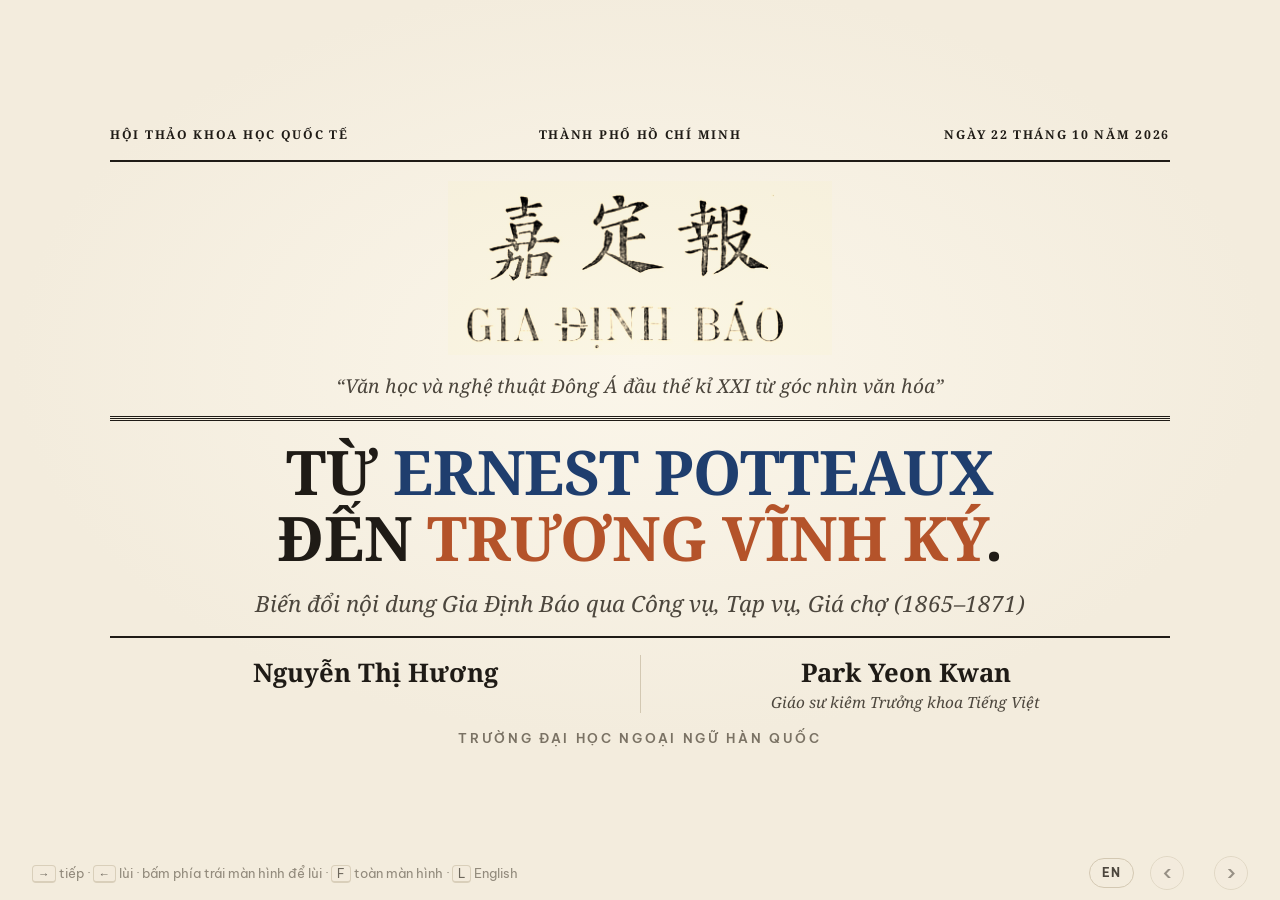
==== commit 7709a7c7: "Trình chiếu: rút gọn chữ ở trang đầu và trang cuối Co-Authored-By: Claude Opus 5.5 <noreply@anthropi" ====
--- a/GiaDinhBao_TrinhChieu.html
+++ b/GiaDinhBao_TrinhChieu.html
@@ -521,6 +521,19 @@
 @keyframes npRule { from { transform: scaleX(0); } to { transform: scaleX(1); } }
 @keyframes npMast { from { opacity: 0; filter: sepia(.4) blur(6px); transform: scale(1.05); } to { opacity: 1; filter: sepia(.4) blur(0); transform: none; } }
 @keyframes tyLit { from { background: var(--rule); transform: scale(.3); } to { background: var(--to); transform: none; } }
+.np-conf { text-align: center; font-family: var(--f-serif); font-style: italic; font-size: clamp(14px, 1.5vw, 20px); color: var(--ink-2); }
+.np-au { width: 100%; display: grid; grid-template-columns: 1fr 1fr; text-align: center; }
+.np-au > div { display: grid; gap: 2px; align-content: start; padding: 0 16px; }
+.np-au > div + div { border-left: 1px solid var(--rule); }
+.np-au b { font-family: var(--f-serif); font-size: clamp(18px, 2vw, 28px); }
+.np-au span { font-family: var(--f-serif); font-style: italic; font-size: clamp(12px, 1.2vw, 16px); color: var(--ink-2); }
+.np-aff { font-size: clamp(11px, 1.05vw, 14px); letter-spacing: .2em; text-transform: uppercase; font-weight: 600; color: var(--muted); }
+.s0 .np { gap: clamp(8px, 1.9vh, 18px); }
+.s0 .np-h { font-size: clamp(30px, 4.8vw, 68px); }
+.s0 .np-mast { width: clamp(220px, 30vw, 400px); }
+.s10 .np { gap: clamp(10px, 2.2vh, 22px); }
+.s10 .np-next { text-align: center; }
+@media (max-width: 760px) { .np-au { grid-template-columns: 1fr; gap: 8px; } .np-au > div + div { border-left: 0; } }
 @media (prefers-reduced-motion: reduce) { .scene.s0.cur *, .scene.s10.cur * { animation: none !important; } }
 </style>
 
@@ -534,21 +547,16 @@
       <div class="np-date" style="--i:0"><span>Hội thảo khoa học quốc tế</span><span>Thành phố Hồ Chí Minh</span><span>Ngày 22 tháng 10 năm 2026</span></div>
       <div class="np-rule" style="--i:1"></div>
       <img class="np-mast" style="--i:2" src="[data-uri]" alt="Đầu báo Gia Định Báo, số 2, 15/2/1866">
-      <div class="np-box" style="--i:3">
-        <div><b>Báo cáo tại Hội thảo khoa học quốc tế</b><span>“Văn học và nghệ thuật Đông Á đầu thế kỉ XXI từ góc nhìn văn hóa”</span></div>
-        <div><b>Trường Đại học Sư phạm Thành phố Hồ Chí Minh</b><span>Hội trường B · 280 An Dương Vương, phường Chợ Quán</span></div>
-      </div>
+      <p class="np-conf" style="--i:3">“Văn học và nghệ thuật Đông Á đầu thế kỉ XXI từ góc nhìn văn hóa”</p>
       <div class="np-rule dbl" style="--i:4"></div>
       <h1 class="np-h" style="--i:5">Từ <span class="p">Ernest Potteaux</span> đến <span class="t">Trương Vĩnh Ký</span>.</h1>
       <p class="np-sub" style="--i:6">Biến đổi nội dung Gia Định Báo qua Công vụ, Tạp vụ, Giá chợ (1865–1871)</p>
-      <div class="np-art" style="--i:7">
-        <p>Ngày 16 tháng 9 năm 1869, theo Quyết định số 189, Trương Vĩnh Ký thay thông ngôn Ernest Potteaux làm Chánh tổng tài Gia Định Báo. Nhiều công trình xem đó là bước ngoặt khiến tờ báo “phong phú hơn”.</p>
-        <p>Nghiên cứu này đo lại toàn bộ 61 số báo còn lại, gồm 888 đơn vị văn bản trong ba mục Công vụ, Tạp vụ và Giá chợ, để hỏi: ngày ấy là một điểm gãy, hay chỉ là một điểm chuyển tiếp?</p>
-      </div>
-      <div class="np-sig" style="--i:8">
-        <p><b>Nguyễn Thị Hương</b>, Trường Đại học Ngoại ngữ Hàn Quốc</p>
-        <p><b>Park Yeon Kwan</b>, Giáo sư kiêm Trưởng khoa Tiếng Việt, Trường Đại học Ngoại ngữ Hàn Quốc</p>
-      </div>
+      <div class="np-rule" style="--i:7"></div>
+      <div class="np-au" style="--i:8">
+        <div><b>Nguyễn Thị Hương</b></div>
+        <div><b>Park Yeon Kwan</b><span>Giáo sư kiêm Trưởng khoa Tiếng Việt</span></div>
+      </div>
+      <p class="np-aff" style="--i:9">Trường Đại học Ngoại ngữ Hàn Quốc</p>
     </div>
   </section>
 
@@ -832,14 +840,10 @@
       <div class="np-rule dbl" style="--i:1"></div>
       <h2 class="np-h ty" style="--i:2">Xin trân trọng cảm ơn.</h2>
       <p class="ty-ml" style="--i:3">Thank you · 감사합니다</p>
-      <div class="np-art" style="--i:4">
-        <p>Ngày 16 tháng 9 năm 1869 là một mốc chuyển giao quan trọng, nhưng không phải một điểm gãy: xu hướng đã có từ cuối thời Potteaux và được củng cố dưới thời Trương Vĩnh Ký.</p>
-        <p>Gia Định Báo đi từ ba mục xuống hai mục; thông tin kinh tế không chỉ nằm trong Giá chợ; còn Tạp vụ là nơi tái phân bố mạnh nhất. Đó là một quá trình chuyển tiếp, tái cấu trúc và phân hóa.</p>
-      </div>
-      <p class="np-next" style="--i:5">Nhựt trình sau sẽ nói tiếp theo chuyện nầy.<small>lời hẹn quen thuộc cuối bài của Gia Định Báo</small></p>
-      <div class="np-rule" style="--i:6"></div>
-      <div class="np-colo" style="--i:7">
-        <p><b>Nguyễn Thị Hương · Park Yeon Kwan</b>, Trường Đại học Ngoại ngữ Hàn Quốc.</p>
+      <p class="np-next" style="--i:4">Nhựt trình sau sẽ nói tiếp theo chuyện nầy.<small>lời hẹn quen thuộc cuối bài của Gia Định Báo</small></p>
+      <div class="np-rule" style="--i:5"></div>
+      <div class="np-colo" style="--i:6">
+        <p><b>Nguyễn Thị Hương · Park Yeon Kwan</b></p>
         <p class="sc">Thành phố Hồ Chí Minh. — Trường Đại học Sư phạm. — 22 · 10 · 2026</p>
       </div>
     </div>
@@ -1214,7 +1218,7 @@
     return [...el.children].every(k => I18N_INL.has(k.tagName.toUpperCase()) && !k.hasAttribute('data-s'));
   };
   const i18nBlocks = root => [...root.querySelectorAll('*')].filter(el => i18nIsLeaf(el) && !(el.parentElement && i18nIsLeaf(el.parentElement)));
-  const I18N = {"Hội thảo khoa học quốc tế“Văn học và nghệ thuật Đông Á đầu thế kỉ XXI từ góc nhìn văn hóa”": "<span class=\"k\">International Conference</span><span class=\"n\">“Cultural Perspectives on Twenty-First-Century Literature and Arts in the East Asian Cultural Sphere”</span>", "Từ Ernest Potteauxđến Trương Vĩnh Ký": "From <span class=\"p\">Ernest Potteaux</span><br>to <span class=\"t\">Trương Vĩnh Ký</span>", "Biến đổi nội dung Gia Định Báo qua Công vụ, Tạp vụ, Giá chợ (1865–1871)": "Content transformation in Gia Định Báo across Công vụ, Tạp vụ and Giá chợ (1865–1871)", "Nguyễn Thị HươngTrường Đại học Ngoại ngữ Hàn Quốc": "<b>Nguyễn Thị Hương</b><span>Hankuk University of Foreign Studies</span>", "Park Yeon-KwanKhoa Tiếng Việt, Trường Đại học Ngoại ngữ Hàn Quốc": "<b>Park Yeon-Kwan</b><span>Department of Vietnamese, Hankuk University of Foreign Studies</span>", "Trường Đại học Sư phạm Thành phố Hồ Chí Minh · 22/10/2026": "Ho Chi Minh City University of Education · 22 October 2026", "Điểm gãy hay điểm chuyển tiếp?": "A break or a transition?", "GIA-ĐỊNH BÁOBấm vào đây để chọn ảnh một trang báo": "<b>GIA-ĐỊNH BÁO</b><span>Click to choose a page image</span>", "Gia Định Báo, số 2, 15/2/1866 · Nguồn: BnF": "Gia Định Báo, no. 2, 15/2/1866 · Source: BnF", "Tờ báo chữ Quốc ngữ đầu tiên": "The first Quốc ngữ newspaper", "15/4/1865số đầu tiên tại Sài Gòn · tồn tại đến 1909 · do chính quyền thuộc địa Pháp tại Nam Kỳ lập, cấp kinh phí và kiểm soát": "<b>15/4/1865</b><span>first issue in Saigon · ran until 1909 · founded, funded and controlled by the French colonial administration in Cochinchina</span>", "16/9/1869Quyết định số 189: Trương Vĩnh Ký thay Ernest Potteaux làm Chánh tổng tài, người phụ trách nội dung": "<b style=\"color:var(--mark)\">16/9/1869</b><span>Decision no. 189: Trương Vĩnh Ký replaces Ernest Potteaux as <b>Chánh tổng tài</b> (editor-in-chief)</span>", "Tên Chánh tổng tài in ở trang cuối · số 10, 1/4/1870 (BnF)": "The editor’s name printed on the last page · no. 10, 1/4/1870 (BnF)", "ba chuyên mục được đo, 1865–1871": "the three sections measured, 1865–1871", "Nghiên cứu trước nói gì về giai đoạn Trương Vĩnh Ký?": "What did earlier studies say about the Trương Vĩnh Ký period?", "Tạm dịch · về mục Tạp vụDưới thời Trương Vĩnh Ký làm Chánh tổng tài, nội dung mục này của Gia Định Báo trở nên phong phú và thực sự mang lại thông tin hay, hữu ích cho người đọc.": "<small>Original English quotation · on the Tạp vụ section</small>", "“Năm 1869, dưới sự điều khiển trực tiếp của Trương Vĩnh Ký, nội dung tờ Gia Định Báo có phần phong phú hơn. Người ta còn tìm thấy có những bài nghiên cứu về lịch sử, thơ, chuyện cổ tích…”": "“In 1869, under the direct leadership of Trương Vĩnh Ký, the content of Gia Định Báo became <b>somewhat richer</b>. One even finds studies on history, poems, folk tales…”", "“Dưới sự điều khiển của cây bút tài ba Trương Vĩnh Ký, tờ Gia Định Báo có nhiều thay đổi quan trọng: báo ra tháng 4 số, nội dung khởi sắc và có nhiều bạn đọc hơn.”": "“Under the talented pen of Trương Vĩnh Ký, Gia Định Báo underwent <b>many important changes</b>: four issues a month, livelier content and more readers.”", "Đỗ Quang Hưng và cộng sự (2000)": "Đỗ Quang Hưng et al. (2000) · our translation", "Cùng nhận định: Dương Thu Hằng (2015); Nguyễn Văn Hà (2016)": "Similar views: Dương Thu Hằng (2015); Nguyễn Văn Hà (2016)", "Nhưng…các nhận định dựa trên một số ít số báo, chưa có phép đo hệ thống trên toàn bộ tư liệu hiện còn. Thời điểm chuyển giao có trùng với thời điểm nội dung thực sự bắt đầu thay đổi?": "<b>But…</b><span>these assessments rest on a small number of issues, not on a systematic measurement of the whole surviving corpus.</span> <q>Does the moment of handover coincide with the moment the content actually began to change?</q>", "Tờ báo còn lại bao nhiêu? · 61 / 136 số (44,9%), 1865–1871": "How much of the paper survives? · 61 / 136 issues (44.9%), 1865–1871", "G. Janneau tạm quyền 1 số · 1/12/1869": "G. Janneau acting editor for 1 issue · 1/12/1869", "45/63số thời Potteaux còn lại · 71,4%": "<b style=\"color:var(--pot)\">45<small>/63</small></b><span>Potteaux-era issues survive · 71.4%</span>", "15/72số thời Trương Vĩnh Ký còn lại · 20,8%": "<b style=\"color:var(--tvk)\">15<small>/72</small></b><span>Trương Vĩnh Ký-era issues survive · 20.8%</span>", "Giai đoạn cần so sánh nhất lại thất lạc nhiều nhất.": "The period we most need to compare is the one most heavily lost.", "Dữ liệu là tư liệu hiện còn, không phải mẫu ngẫu nhiên: mô tả bằng tần số, tỷ lệ, điểm phần trăm; không suy rộng cho số đã mất.": "The data are the surviving record, not a random sample: described with frequencies, proportions and percentage points; no inference to lost issues.", "Từ trang báo đến đơn vị văn bản · Gia Định Báo số 2, 15/2/1866": "From newspaper page to text unit · Gia Định Báo no. 2, 15/2/1866", "Trang 1": "Page 1", "Đầu báo · lịch con nước": "Masthead · tide table", "Trang 2": "Page 2", "Trang 3": "Page 3", "Trang 4": "Page 4", "Nhãn GIA CHỢ": "GIA CHỢ label", "Mỗi đơn vị văn bản được mô tả trên ba trục, ứng với ba câu hỏi": "Each text unit is described on three axes, answering three questions", "Trục 1": "Axis 1", "Chuyên mục": "Section", "Văn bản nằm ở đâu trên mặt báo?": "Where does the text sit on the page?", "Trục 2 · 11 nhóm": "Axis 2 · 11 categories", "Hình thức": "Form", "Văn bản làm gì với người đọc?": "What does the text do for the reader?", "ra lệnh · báo tin · giải thích tri thức · mời giao dịch · kể chuyện · liệt kê dữ liệu…": "order · report · explain knowledge · invite a transaction · tell a story · list data…", "Trục 3 · 15 nhóm": "Axis 3 · 15 categories", "Chủ đề": "Topic", "Văn bản chủ yếu nói về lĩnh vực gì?": "What field is the text mainly about?", "pháp luật · kinh tế · giao thông · nông nghiệp · lịch sử – địa lý · khoa học – kỹ thuật…": "law · economy · transport · agriculture · history–geography · science–technology…", "Ba trục được mã hóa độc lập: không suy hình thức hay chủ đề từ tên chuyên mục.": "The three axes are coded <b>independently</b>: form and topic are never inferred from the section name.", "Hình thứcVăn bản đang LÀM GÌ? · 11 nhóm": "<b>Form</b><span>What does the text DO? · 11 categories</span>", "Nhóm": "Category", "Khái niệm": "Definition", "Ví dụ trong Gia Định Báo": "Example in Gia Định Báo", "Số đv": "Units", "Tin – tường thuật sự kiện": "News report", "Thuật lại một sự việc thống nhất, có nhân vật, thời gian, địa điểm hoặc diễn biến.": "Recounts a single event with actors, time, place or course of events.", "Người đi làm củi bị cọp vồ24/10/1869": "<i>Người đi làm củi bị cọp vồ</i><small>“Woodcutter attacked by a tiger” · 24/10/1869</small>", "Văn bản công quyền – quy phạm – quyết định": "Official / normative document", "Tạo hoặc cụ thể hóa quyền, nghĩa vụ: ra lệnh, cấm, cho phép, bổ nhiệm, đặt mức thu, đặt thủ tục, ân xá, bản án.": "Creates or specifies rights and duties: orders, bans, permits, appointments, levies, procedures, pardons, sentences.", "Điều lệ về bày nghề cá (4 điều)15/2/1866": "<i>Điều lệ về bày nghề cá (4 điều)</i><small>“Regulations on fishing (4 articles)” · 15/2/1866</small>", "Bảng giá – bảng kê – danh sách – thống kê": "Price table – list – statistics", "Thông tin trình bày chủ yếu dưới dạng liệt kê có cấu trúc: giá chợ, danh sách, bảng số liệu.": "Information presented mainly as a structured list: market prices, lists, tables of figures.", "Giá chợ Tân-an15/2/1866": "<i>Giá chợ Tân-an</i><small>“Tân An market prices” · 15/2/1866</small>", "Bài tri thức – khảo cứu – giải thích": "Knowledge article", "Cung cấp, mô tả, giải thích hoặc hướng dẫn một tri thức.": "Provides, describes, explains or teaches a body of knowledge.", "Phép làm thuốc cho trâu15/6/1866": "<i>Phép làm thuốc cho trâu</i><small>“How to treat buffaloes” · 15/6/1866</small>", "Tin tổng hợp": "News digest", "Một đơn vị gồm nhiều mẩu tin độc lập, chưa đủ căn cứ tách thành các đơn vị riêng.": "One unit made of several independent news items that cannot be reliably separated.", "Tin tàu thuyền tháng 4–515/5/1866": "<i>Tin tàu thuyền tháng 4–5</i><small>“Shipping news, April–May” · 15/5/1866</small>", "Truyện – văn chương": "Story – literature", "Kể chuyện, có nhân vật, tình tiết, cốt truyện hoặc dụng ý luân lý.": "Narrative with characters, plot or a moral purpose.", "Chuyện người nhà quê làm phước15/1/1866": "<i>Chuyện người nhà quê làm phước</i><small>“The charitable countryman” · 15/1/1866</small>", "Lời rao – quảng cáo – đấu giá – đấu thầu": "Advertisement – auction – tender", "Mời người đọc tham gia giao dịch: mua, thuê, trả giá, nhận thầu, dùng dịch vụ.": "Invites the reader into a transaction: buy, rent, bid, tender, use a service.", "Lời rao đấu thầu chở đồ nhà nước ra Côn-nôn8/3/1870": "<i>Lời rao đấu thầu chở đồ nhà nước ra Côn-nôn</i><small>“Tender to ship state goods to Côn Lôn” · 8/3/1870</small>", "Nghị luận – bình luận – khuyến dụ – giáo huấn": "Commentary – exhortation – moral instruction", "Triển khai quan điểm, đánh giá, lập luận hoặc lời khuyên nhằm thuyết phục người đọc.": "Develops a view, judgement, argument or advice meant to persuade the reader.", "Lời khuyên người ta đừng đánh bạc (bài thơ)15/9/1871": "<i>Lời khuyên người ta đừng đánh bạc (bài thơ)</i><small>“Advice against gambling (poem)” · 15/9/1871</small>", "Thông báo – yết thị": "Public notice", "Chỉ cho biết một sự việc, thời gian, thể lệ; không tạo quy tắc hay giao dịch mới.": "Only announces an event, time or rule; creates no new rule or transaction.", "Yết thị đổi triều bên Pháp: lập nền cộng hòa15/11/1870": "<i>Yết thị đổi triều bên Pháp: lập nền cộng hòa</i><small>“Notice: France proclaims the Republic” · 15/11/1870</small>", "Thư từ – văn thư – báo cáo đăng nguyên dạng": "Letter – correspondence – report reprinted", "Đăng lại thư, văn thư, báo cáo, giữ tương đối nguyên cấu trúc của văn bản gốc.": "Reprints letters, official correspondence or reports, largely keeping their original structure.", "Thơ Bình-an: dân ăn tết, làng xóm chưa yên15/4/1867": "<i>Thơ Bình-an: dân ăn tết, làng xóm chưa yên</i><small>“Letter from Bình An: New Year, villages still unsettled” · 15/4/1867</small>", "Hỏi đáp – bảng hỏi – đối thoại – phỏng vấn": "Q&amp;A – questionnaire – dialogue", "Tổ chức chủ yếu bằng câu hỏi – trả lời, bảng hỏi hoặc trao đổi giữa nhiều tiếng nói.": "Organised mainly as questions and answers, a questionnaire or an exchange of voices.", "Sách hỏi, phần thứ ba1/8/1869": "<i>Sách hỏi, phần thứ ba</i><small>“Catechism, part three” · 1/8/1869</small>", "Định nghĩa theo chức năng, kèm quy tắc loại trừ: chỉ thuật lại việc chính quyền đã làm → tin, không phải văn bản công quyền · trọng tâm là lập luận, khuyên bảo → nghị luận, không phải bài tri thức · mỗi đơn vị một hình thức chính; tính lai ghép ghi ở mã phụ, không cộng vào mẫu số.": "Defined by <b>function</b>, with exclusion rules: merely reporting what the government did → <b>news</b>, not an official document · centred on argument or advice → <b>commentary</b>, not a knowledge article · one main form per unit; hybridity goes into a secondary code and is not added to the denominator.", "Chủ đềVăn bản chủ yếu NÓI VỀ lĩnh vực gì? · 15 nhóm": "<b>Topic</b><span>What field is the text mainly ABOUT? · 15 categories</span>", "Kinh tế – tài chính – thương mại": "Economy – finance – trade", "Giá cả, tiền tệ, thuế khóa, mua bán, thị trường, đấu giá, đấu thầu.": "Prices, currency, taxes, trade, markets, auctions, tenders.", "Yết thị Hội Đấu Xảo Chung Nam 186715/4/1866": "<i>Yết thị Hội Đấu Xảo Chung Nam 1867</i><small>“Notice of the 1867 Exposition” · 15/4/1866</small>", "Pháp luật – tư pháp – an ninh": "Law – justice – security", "Tội phạm, bắt giữ, xét xử, hình phạt; quy định trật tự, cấm, phạt.": "Crime, arrest, trial, punishment; public-order rules, bans, fines.", "Hóc-môn: án mạng bà góa bán hàng8/3/1870": "<i>Hóc-môn: án mạng bà góa bán hàng</i><small>“Hóc Môn: murder of a widowed trader” · 8/3/1870</small>", "Chính trị – hành chính": "Politics – administration", "Bộ máy cai trị, chức vụ, bổ nhiệm, địa giới. Không mã chỉ vì có quan chức xuất hiện.": "Machinery of government, posts, appointments, boundaries. Not coded merely because an official appears.", "Phân hạt tòa án các huyện15/6/1866": "<i>Phân hạt tòa án các huyện</i><small>“Court districts of the counties” · 15/6/1866</small>", "Văn hóa – xã hội – phong tục – đời sống": "Culture – society – customs", "Ngôn ngữ, tên gọi, phong tục, tập quán, quan hệ xã hội, đời sống.": "Language, names, customs, social relations, daily life.", "Đám chôn con hoàng Caomên tại Sài-gòn15/5/1867": "<i>Đám chôn con hoàng Caomên tại Sài-gòn</i><small>“Funeral of a Cambodian prince in Saigon” · 15/5/1867</small>", "Tai nạn – thiên tai – sự cố": "Accidents – disasters", "Chìm ghe, cháy, bão, hạn hán, thú dữ, sự cố bất ngờ.": "Capsized boats, fires, storms, droughts, wild animals, sudden incidents.", "Vụ ghe mía chìm tại Miếu Cô-đô15/8/1865": "<i>Vụ ghe mía chìm tại Miếu Cô-đô</i><small>“Sugar-cane boat sinks at Miếu Cô Đô” · 15/8/1865</small>", "Lịch sử – địa lý": "History – geography", "Triều đại, nhân vật và sự kiện quá khứ, quốc gia, vùng đất, địa hình, các dân tộc theo không gian địa lý.": "Dynasties, past figures and events; countries, lands, terrain and peoples in geographic space.", "Bài địa lý về nước Italie1/4/1870": "<i>Bài địa lý về nước Italie</i><small>“Geography lesson on Italy” · 1/4/1870</small>", "Quân sự – chiến sự": "Military – warfare", "Chiến dịch, trận đánh, binh lính, giao tranh.": "Campaigns, battles, soldiers, fighting.", "Tin chiến sự ngày 26 Juin15/7/1866": "<i>Tin chiến sự ngày 26 Juin</i><small>“War news of 26 June” · 15/7/1866</small>", "Giáo dục – khoa cử": "Education – examinations", "Trường học, thi cử, học bổng, du học.": "Schools, examinations, scholarships, study abroad.", "Danh sách học trò Annam đi Pháp học15/4/1867": "<i>Danh sách học trò Annam đi Pháp học</i><small>“Annamese students sent to study in France” · 15/4/1867</small>", "Nông nghiệp – sản xuất – nghề nghiệp": "Agriculture – production – crafts", "Trồng trọt, chăn nuôi, nghề thủ công, phương pháp sản xuất.": "Farming, husbandry, handicrafts, production methods.", "Máy làm đường15/3/1866": "<i>Máy làm đường</i><small>“Sugar-making machine” · 15/3/1866</small>", "Giao thông – tàu thuyền – liên lạc": "Transport – shipping – communication", "Đường sá, xe cộ, tàu thuyền, tuyến đi lại, bưu chính.": "Roads, vehicles, ships, routes, postal service.", "Tin khai kinh Suez24/9/1869": "<i>Tin khai kinh Suez</i><small>“Opening of the Suez Canal” · 24/9/1869</small>", "Báo chí – xuất bản – truyền thông": "Press – publishing", "Lời tòa soạn, kêu gọi gửi bài, đính chính, cách dùng tiếng, nhà in, nhật trình.": "Editorial notes, calls for contributions, corrections, language use, printing, the newspaper.", "Khuyên người ta gởi tin cho nhựt trình24/9/1869": "<i>Khuyên người ta gởi tin cho nhựt trình</i><small>“Readers urged to send news to the paper” · 24/9/1869</small>", "Y tế – sức khỏe": "Health", "Bệnh tật, dịch bệnh, chữa trị, nhà thương.": "Illness, epidemics, treatment, hospitals.", "Bàn về bệnh ban cua lưỡi trắng và cách chữa15/8/1865": "<i>Bàn về bệnh ban cua lưỡi trắng và cách chữa</i><small>“On a fever and its cure” · 15/8/1865</small>", "Tôn giáo – tín ngưỡng": "Religion – beliefs", "Giáo lý, thần linh, nghi lễ, mê tín; kể cả bài phê phán tín ngưỡng.": "Doctrine, deities, rites, superstition; including critiques of belief.", "Lễ kiệu ảnh tại nhà thờ Sài-gòn15/7/1865": "<i>Lễ kiệu ảnh tại nhà thờ Sài-gòn</i><small>“Procession at Saigon church” · 15/7/1865</small>", "Ngoại giao – quan hệ đối ngoại": "Diplomacy", "Bang giao giữa các chính quyền, phái bộ, sứ thần.": "Relations between governments, missions, envoys.", "Tàu Couleuvre đến Huế trao phần thưởng của Hoàng đế Pháp cho Vua Annam15/7/1868": "<i>Tàu Couleuvre đến Huế trao phần thưởng của Hoàng đế Pháp cho Vua Annam</i><small>“The Couleuvre brings the French Emperor’s award to the King of Annam” · 15/7/1868</small>", "Khoa học – kỹ thuật": "Science – technology", "Giải thích cơ chế tự nhiên: sinh học, thiên văn, khí tượng, vật lý, máy móc, đo lường.": "Explains natural mechanisms: biology, astronomy, weather, physics, machines, measurement.", "Chuyện về cây mắc cỡ15/5/1868": "<i>Chuyện về cây mắc cỡ</i><small>“On the sensitive plant (Mimosa)” · 15/5/1868</small>", "Đa chủ đề": "Multi-topic", "Mã kỹ thuật cho tin tổng hợp gồm nhiều lĩnh vực độc lập, không lĩnh vực nào chi phối; không phải chủ đề thứ 16.": "Technical code for news digests covering several independent fields with none dominant; not a 16th topic.", "Tin tàu Sarthe15/3/1866": "<i>Tin tàu Sarthe</i><small>“News of the ship Sarthe” · 15/3/1866</small>", "Chọn lĩnh vực chi phối văn bản, không mã theo người hay cơ quan xuất hiện: có tên quan chức nhưng chủ yếu nói về giá cả → kinh tế. “Đa chủ đề” chỉ là mã kỹ thuật, không phải chủ đề thứ 16.": "Code the <b>dominant field</b>, not the people or offices that appear: names an official but is mainly about prices → <b>economy</b>. “Multi-topic” is only a technical code, <b>not a 16th topic</b>.", "Từ codebook đến dữ liệu thật · cùng mục Công vụ, số 2, 15/2/1866": "From codebook to real data · both in Công vụ, no. 2, 15/2/1866", "“Giá quan ra cho các xe người ta mướn mà đi”Công vụVăn bản công quyềnGiao thông": "<b>“Giá quan ra cho các xe người ta mướn mà đi” <small style=\"font-weight:400\">(official fares for hired carriages)</small></b><span class=\"tag cv\">Công vụ</span><span class=\"tag k\">Official document</span><span class=\"tag\">Transport</span>", "“Phép lập vườn”Công vụBài tri thứcNông nghiệp": "<b>“Phép lập vườn” <small style=\"font-weight:400\">(how to lay out a garden)</small></b><span class=\"tag cv\">Công vụ</span><span class=\"tag k\">Knowledge article</span><span class=\"tag\">Agriculture</span>", "Nằm trong Công vụ ≠ văn bản công quyền · văn bản công quyền ≠ chủ đề chính trị – hành chính.": "In Công vụ ≠ official document · official document ≠ politics–administration topic.", "Ngày": "Date", "Văn bản": "Text", "Giá xe mướn": "Carriage fares", "Văn bản công quyền": "Official document", "Giao thông": "Transport", "Phép lập vườn": "How to lay out a garden", "Bài tri thức": "Knowledge article", "Nông nghiệp": "Agriculture", "Chúng tôi đã nhìn vào bao nhiêu dữ liệu?": "How much data did we look at?", "61số báo hiện còn": "<b>61</b><span>surviving issues</span>", "888đơn vị văn bản280 Công vụ · 511 Tạp vụ · 97 Giá chợ": "<b>888</b><span>text units<br><em>280 Công vụ · 511 Tạp vụ · 97 Giá chợ</em></span>", "11hình thức": "<b>11</b><span>forms</span>", "15chủ đề": "<b>15</b><span>topics</span>", "Tỷ lệ số báo hiện còn có từng chuyên mục": "Share of surviving issues containing each section", "Ba mục → Hai mục": "Three sections <span class=\"arrow\">→</span> Two", "Ba chuyên mục không giống nhau": "The three sections are not alike", "văn bản công quyền": "official documents", "tin – tường thuật": "news reports", "bảng giá / bảng kê": "price tables / lists", "Giá chợ biến mất sau 1869": "Giá chợ disappears after 1869", "Nhưng…": "But…", "208 trên 888 đơn vị có chủ đề kinh tế": "<b>208</b> of 888 units have an economic topic", "97 đơn vị nằm trong Giá chợ": "<b style=\"color:var(--gc)\">97</b> units are in Giá chợ", "nằm ngoài Giá chợ: Công vụ 37 + Tạp vụ 74 = 111": "outside Giá chợ: <span style=\"color:var(--cv)\">Công vụ 37</span> + <span style=\"color:var(--tv)\">Tạp vụ 74</span> = 111", "208 đơn vị kinh tế": "208 economic units", "Giá chợ hoàn toàn là kinh tế.Nhưng kinh tế không hoàn toàn là Giá chợ.": "Giá chợ is entirely economic.<br><b>But the economy is not only in Giá chợ.</b>", "Tạp vụ: nơi thay đổi mạnh nhất · % trong Tạp vụ": "Tạp vụ: where change was strongest · % within Tạp vụ", "Tin": "News", "Tri thức": "Knowledge", "Văn chương": "Literature", "Thanh dài hết khung = 50%": "Full bar = 50%", "Tạp vụ thời Trương Vĩnh Ký · số 10, 1/4/1870: hai bài tri thức, chủ đề lịch sử – địa lý, đều có nhan đề và đăng nhiều kỳ.": "Tạp vụ under Trương Vĩnh Ký · no. 10, 1/4/1870: two <b>knowledge articles</b> on <b>history – geography</b>, both titled and serialised.", "Chủ đề: Tai nạn – thiên tai 9,2 → 28,0% · Lịch sử – địa lý 4,7 → 15,4% · Quân sự – chiến sự 9,5 → 0%": "Topics: <b>Accidents – disasters</b> 9.2 → 28.0% · <b>History – geography</b> 4.7 → 15.4% · <b>Military – warfare</b> 9.5 → 0%", "Không phải thay thế.Mà là tái phân bố.": "<span class=\"no\">Not replacement.</span><br>Redistribution.", "Ba chỉ báo trong Tạp vụ, qua ba pha": "Three indicators in Tạp vụ, across three phases", "trước 6/1869": "before 6/1869", "sau 9/1869": "after 9/1869", "Có nhan đề": "Titled units", "Xu hướng có từ cuối thời Potteaux, được củng cố thời Trương Vĩnh Ký.": "The trend began in the late Potteaux issues and was consolidated under Trương Vĩnh Ký.", "CHUYỂN TIẾP": "TRANSITION", "TÁI CẤU TRÚC": "RESTRUCTURING", "PHÂN HÓA": "DIFFERENTIATION", "“Thay vì nhìn Gia Định Báo trước và sau 1869 như hai trạng thái tách biệt, dữ liệu cho thấy một quá trình chuyển tiếp, tái cấu trúc và phân hóa chức năng thông tin.”": "“Rather than two separate states before and after 1869, the data show a process of transition, restructuring and functional differentiation of information.”", "Tài liệu tham khảo": "References", "Lê, N. (2006). Gia Định Báo trong cuộc hành trình 140 năm. Trong N. V. Hà (Chủ biên), Gia Định Báo – Tờ báo Việt ngữ đầu tiên (tr. 48–67). NXB Đại học Quốc gia Thành phố Hồ Chí Minh.": "Lê, N. (2006). Gia Định Báo trong cuộc hành trình 140 năm. In N. V. Hà (Ed.), <i>Gia Định Báo – Tờ báo Việt ngữ đầu tiên</i> (pp. 48–67). NXB Đại học Quốc gia Thành phố Hồ Chí Minh.", "Nguyễn, V. H. (2017). Nghiên cứu Gia Định Báo: Hôm qua và hôm nay. Trong N. V. Hà (Chủ biên), Gia Định Báo – Tờ báo Việt ngữ đầu tiên (tr. 11–18). NXB Văn Hóa – Văn Nghệ. (Bài gốc 2006)": "Nguyễn, V. H. (2017). Nghiên cứu Gia Định Báo: Hôm qua và hôm nay. In N. V. Hà (Ed.), <i>Gia Định Báo – Tờ báo Việt ngữ đầu tiên</i> (pp. 11–18). NXB Văn Hóa – Văn Nghệ. (Original work published 2006)", "Nguyễn, V. H. (2017). Thứ vụ – Một chuyên mục giá trị của Gia Định Báo. Trong N. V. Hà (Chủ biên), Gia Định Báo – Tờ báo Việt ngữ đầu tiên (tr. 125–140). NXB Văn Hóa – Văn Nghệ. (Bài gốc 2006)": "Nguyễn, V. H. (2017). Thứ vụ – Một chuyên mục giá trị của Gia Định Báo. In N. V. Hà (Ed.), <i>Gia Định Báo – Tờ báo Việt ngữ đầu tiên</i> (pp. 125–140). NXB Văn Hóa – Văn Nghệ. (Original work published 2006)", "Ứng, S. C. (2017). Nội dung một số tờ Gia Định Báo còn lưu trữ tại thư viện. Trong N. V. Hà (Chủ biên), Gia Định Báo – Tờ báo Việt ngữ đầu tiên (tr. 93–104). NXB Văn Hóa – Văn Nghệ. (Bài gốc 2006)": "Ứng, S. C. (2017). Nội dung một số tờ Gia Định Báo còn lưu trữ tại thư viện. In N. V. Hà (Ed.), <i>Gia Định Báo – Tờ báo Việt ngữ đầu tiên</i> (pp. 93–104). NXB Văn Hóa – Văn Nghệ. (Original work published 2006)", "Tư liệu gốc: Gia Định Báo 1865–1871, 61 số hiện còn · Thư viện Quốc gia Pháp (BnF), Thư viện Khoa học Tổng hợp TP.HCM, Southeast Asian Newspapers · ★ công trình trước của nhóm tác giả": "Primary source: <i>Gia Định Báo</i> 1865–1871, 61 surviving issues · Bibliothèque nationale de France (BnF), General Sciences Library of Ho Chi Minh City, Southeast Asian Newspapers · ★ earlier work by the authors", "Xin trân trọngcảm ơn!": "Thank you<br>very much<i>!</i>", "Từ Ernest Potteaux đến Trương Vĩnh Ký: biến đổi nội dung Gia Định Báo qua Công vụ, Tạp vụ, Giá chợ (1865–1871)": "From Ernest Potteaux to Trương Vĩnh Ký: Content transformation in Gia Định Báo across Công vụ, Tạp vụ and Giá chợ (1865–1871)", "Hội thảo khoa học quốc tế “Văn học và nghệ thuật Đông Á đầu thế kỉ XXI từ góc nhìn văn hóa”Trường Đại học Sư phạm Thành phố Hồ Chí Minh · 22/10/2026": "International Conference “Cultural Perspectives on Twenty-First-Century Literature and Arts in the East Asian Cultural Sphere”<br>Ho Chi Minh City University of Education · 22 October 2026", "4 trang · 2 cột mỗi trang": "4 pages · 2 columns per page", "Bản gốc số 2, ngày 15/2/1866, lưu tại Thư viện Quốc gia Pháp (BnF).": "Original issue no. 2, 15/2/1866, held at the Bibliothèque nationale de France (BnF).", "Lớp 1 · Chuyên mục": "Layer 1 · Section", "Xác định theo nhãn và vị trí trên mặt báo, không suy ngược từ nội dung. Số này có Công vụ và Giá chợ, không có Tạp vụ.": "Identified from labels and position on the page, never inferred from content. This issue has Công vụ and Giá chợ, no Tạp vụ.", "Công vụGiá chợKhông mã hóa": "<span><i style=\"background:rgba(31,62,110,.45)\"></i>Công vụ</span><span><i style=\"background:rgba(62,123,76,.5)\"></i>Giá chợ</span><span><i style=\"background:repeating-linear-gradient(135deg,rgba(76,70,61,.35) 0 3px,transparent 3px 6px)\"></i>Not coded</span>", "Lớp 2 · 23 đơn vị văn bản": "Layer 2 · 23 text units", "14 đơn vị Công vụ + 9 đơn vị Giá chợ. Ranh giới dựa vào gạch ngang, nhan đề, chữ ký. Bảng giá của mỗi chợ là một đơn vị.": "14 Công vụ units + 9 Giá chợ units. Boundaries follow rules, titles and signatures. Each market’s price table is one unit.", "Giá chợ: chuyên mục chuyên biệt nhất": "Giá chợ: the most specialised section", "Tạp vụ: phân tán thành nhiều hình thức": "Tạp vụ: spread across many forms", "Huỳnh Văn Tòng (2000)": "Huỳnh Văn Tòng (2000) · our translation", "Hội thảo khoa học quốc tế": "International Conference", "Trường Đại học Sư phạm Thành phố Hồ Chí Minh": "Ho Chi Minh City University of Education", "Ngày 22 tháng 10 năm 2026": "22 October 2026", "“Văn học và nghệ thuật Đông Á đầu thế kỉ XXI từ góc nhìn văn hóa”": "“Cultural Perspectives on Twenty-First-Century Literature and Arts in the East Asian Cultural Sphere”", "Từ Ernest Potteaux đến Trương Vĩnh Ký": "From <span class=\"p\">Ernest Potteaux</span> to <span class=\"t\">Trương Vĩnh Ký</span>", "Biến đổi nội dung Gia Định Báo qua ba chuyên mục, 1865–1871": "Content transformation in Gia Định Báo across three sections, 1865–1871", "Công vụcông quyền · hành chính": "<b>Công vụ</b><span>official acts · administration</span>", "Tạp vụtin tức · tri thức · văn chương": "<b>Tạp vụ</b><span>news · knowledge · literature</span>", "Giá chợgiá hàng hóa tại các chợ": "<b>Giá chợ</b><span>market prices of goods</span>", "Park Yeon KwanGiáo sư kiêm Trưởng khoa Tiếng Việt, Trường Đại học Ngoại ngữ Hàn Quốc": "<b>Park Yeon Kwan</b><span>Professor and Head of the Department of Vietnamese, Hankuk University of Foreign Studies</span>", "61 số báo còn lại đã kể câu chuyện này": "61 surviving issues told this story", "Xin trân trọng cảm ơn!": "Thank you<i>!</i>", "Thank you · 감사합니다": "Cảm ơn · 감사합니다", "Trường Đại học Ngoại ngữ Hàn Quốc": "Hankuk University of Foreign Studies", "Thành phố Hồ Chí Minh — 22 · 10 · 2026": "Ho Chi Minh City — 22 · 10 · 2026", "Hội thảo khoa học quốc tếTrường Đại học Sư phạm Thành phố Hồ Chí MinhNgày 22 tháng 10 năm 2026": "<span>International Conference</span><span>Ho Chi Minh City University of Education</span><span>22 October 2026</span>", "Hội thảo khoa học quốc tếThành phố Hồ Chí MinhNgày 22 tháng 10 năm 2026": "<span>International Conference</span><span>Ho Chi Minh City</span><span>22 October 2026</span>", "Báo cáo tại Hội thảo khoa học quốc tế“Văn học và nghệ thuật Đông Á đầu thế kỉ XXI từ góc nhìn văn hóa”": "<b>Paper presented at the International Conference</b><span>“Cultural Perspectives on Twenty-First-Century Literature and Arts in the East Asian Cultural Sphere”</span>", "Trường Đại học Sư phạm Thành phố Hồ Chí MinhHội trường B · 280 An Dương Vương, phường Chợ Quán": "<b>Ho Chi Minh City University of Education</b><span>Hall B · 280 An Dương Vương, Chợ Quán Ward</span>", "Từ Ernest Potteaux đến Trương Vĩnh Ký.": "From <span class=\"p\">Ernest Potteaux</span> to <span class=\"t\">Trương Vĩnh Ký</span>.", "Ngày 16 tháng 9 năm 1869, theo Quyết định số 189, Trương Vĩnh Ký thay thông ngôn Ernest Potteaux làm Chánh tổng tài Gia Định Báo. Nhiều công trình xem đó là bước ngoặt khiến tờ báo “phong phú hơn”.": "On 16 September 1869, by Decision no. 189, Trương Vĩnh Ký replaced the interpreter Ernest Potteaux as editor-in-chief of Gia Định Báo. Many studies see this as the turning point that made the paper “richer”.", "Nghiên cứu này đo lại toàn bộ 61 số báo còn lại, gồm 888 đơn vị văn bản trong ba mục Công vụ, Tạp vụ và Giá chợ, để hỏi: ngày ấy là một điểm gãy, hay chỉ là một điểm chuyển tiếp?": "This study re-measures all 61 surviving issues, 888 text units across Công vụ, Tạp vụ and Giá chợ, to ask: was that day a break, or only a transition?", "Nguyễn Thị Hương, Trường Đại học Ngoại ngữ Hàn Quốc": "<b>Nguyễn Thị Hương</b>, Hankuk University of Foreign Studies", "Park Yeon Kwan, Giáo sư kiêm Trưởng khoa Tiếng Việt, Trường Đại học Ngoại ngữ Hàn Quốc": "<b>Park Yeon Kwan</b>, Professor and Head of the Department of Vietnamese, Hankuk University of Foreign Studies", "61 số báo còn lại, 1865–1871, đã kể câu chuyện này": "61 surviving issues, 1865–1871, told this story", "Xin trân trọng cảm ơn.": "Thank you.", "Ngày 16 tháng 9 năm 1869 là một mốc chuyển giao quan trọng, nhưng không phải một điểm gãy: xu hướng đã có từ cuối thời Potteaux và được củng cố dưới thời Trương Vĩnh Ký.": "16 September 1869 was an important handover, but not a break: the trend began in the late Potteaux issues and was consolidated under Trương Vĩnh Ký.", "Gia Định Báo đi từ ba mục xuống hai mục; thông tin kinh tế không chỉ nằm trong Giá chợ; còn Tạp vụ là nơi tái phân bố mạnh nhất. Đó là một quá trình chuyển tiếp, tái cấu trúc và phân hóa.": "Gia Định Báo went from three sections to two; economic news was not confined to Giá chợ; Tạp vụ saw the strongest redistribution. A process of transition, restructuring and differentiation.", "Nhựt trình sau sẽ nói tiếp theo chuyện nầy.lời hẹn quen thuộc cuối bài của Gia Định Báo": "“Nhựt trình sau sẽ nói tiếp theo chuyện nầy.” — The next issue will continue this story.<small>the familiar closing promise of Gia Định Báo</small>", "Nguyễn Thị Hương · Park Yeon Kwan, Trường Đại học Ngoại ngữ Hàn Quốc.": "<b>Nguyễn Thị Hương · Park Yeon Kwan</b>, Hankuk University of Foreign Studies.", "Thành phố Hồ Chí Minh. — Trường Đại học Sư phạm. — 22 · 10 · 2026": "Ho Chi Minh City. — University of Education. — 22 · 10 · 2026"};
+  const I18N = {"Hội thảo khoa học quốc tế“Văn học và nghệ thuật Đông Á đầu thế kỉ XXI từ góc nhìn văn hóa”": "<span class=\"k\">International Conference</span><span class=\"n\">“Cultural Perspectives on Twenty-First-Century Literature and Arts in the East Asian Cultural Sphere”</span>", "Từ Ernest Potteauxđến Trương Vĩnh Ký": "From <span class=\"p\">Ernest Potteaux</span><br>to <span class=\"t\">Trương Vĩnh Ký</span>", "Biến đổi nội dung Gia Định Báo qua Công vụ, Tạp vụ, Giá chợ (1865–1871)": "Content transformation in Gia Định Báo across Công vụ, Tạp vụ and Giá chợ (1865–1871)", "Nguyễn Thị HươngTrường Đại học Ngoại ngữ Hàn Quốc": "<b>Nguyễn Thị Hương</b><span>Hankuk University of Foreign Studies</span>", "Park Yeon-KwanKhoa Tiếng Việt, Trường Đại học Ngoại ngữ Hàn Quốc": "<b>Park Yeon-Kwan</b><span>Department of Vietnamese, Hankuk University of Foreign Studies</span>", "Trường Đại học Sư phạm Thành phố Hồ Chí Minh · 22/10/2026": "Ho Chi Minh City University of Education · 22 October 2026", "Điểm gãy hay điểm chuyển tiếp?": "A break or a transition?", "GIA-ĐỊNH BÁOBấm vào đây để chọn ảnh một trang báo": "<b>GIA-ĐỊNH BÁO</b><span>Click to choose a page image</span>", "Gia Định Báo, số 2, 15/2/1866 · Nguồn: BnF": "Gia Định Báo, no. 2, 15/2/1866 · Source: BnF", "Tờ báo chữ Quốc ngữ đầu tiên": "The first Quốc ngữ newspaper", "15/4/1865số đầu tiên tại Sài Gòn · tồn tại đến 1909 · do chính quyền thuộc địa Pháp tại Nam Kỳ lập, cấp kinh phí và kiểm soát": "<b>15/4/1865</b><span>first issue in Saigon · ran until 1909 · founded, funded and controlled by the French colonial administration in Cochinchina</span>", "16/9/1869Quyết định số 189: Trương Vĩnh Ký thay Ernest Potteaux làm Chánh tổng tài, người phụ trách nội dung": "<b style=\"color:var(--mark)\">16/9/1869</b><span>Decision no. 189: Trương Vĩnh Ký replaces Ernest Potteaux as <b>Chánh tổng tài</b> (editor-in-chief)</span>", "Tên Chánh tổng tài in ở trang cuối · số 10, 1/4/1870 (BnF)": "The editor’s name printed on the last page · no. 10, 1/4/1870 (BnF)", "ba chuyên mục được đo, 1865–1871": "the three sections measured, 1865–1871", "Nghiên cứu trước nói gì về giai đoạn Trương Vĩnh Ký?": "What did earlier studies say about the Trương Vĩnh Ký period?", "Tạm dịch · về mục Tạp vụDưới thời Trương Vĩnh Ký làm Chánh tổng tài, nội dung mục này của Gia Định Báo trở nên phong phú và thực sự mang lại thông tin hay, hữu ích cho người đọc.": "<small>Original English quotation · on the Tạp vụ section</small>", "“Năm 1869, dưới sự điều khiển trực tiếp của Trương Vĩnh Ký, nội dung tờ Gia Định Báo có phần phong phú hơn. Người ta còn tìm thấy có những bài nghiên cứu về lịch sử, thơ, chuyện cổ tích…”": "“In 1869, under the direct leadership of Trương Vĩnh Ký, the content of Gia Định Báo became <b>somewhat richer</b>. One even finds studies on history, poems, folk tales…”", "“Dưới sự điều khiển của cây bút tài ba Trương Vĩnh Ký, tờ Gia Định Báo có nhiều thay đổi quan trọng: báo ra tháng 4 số, nội dung khởi sắc và có nhiều bạn đọc hơn.”": "“Under the talented pen of Trương Vĩnh Ký, Gia Định Báo underwent <b>many important changes</b>: four issues a month, livelier content and more readers.”", "Đỗ Quang Hưng và cộng sự (2000)": "Đỗ Quang Hưng et al. (2000) · our translation", "Cùng nhận định: Dương Thu Hằng (2015); Nguyễn Văn Hà (2016)": "Similar views: Dương Thu Hằng (2015); Nguyễn Văn Hà (2016)", "Nhưng…các nhận định dựa trên một số ít số báo, chưa có phép đo hệ thống trên toàn bộ tư liệu hiện còn. Thời điểm chuyển giao có trùng với thời điểm nội dung thực sự bắt đầu thay đổi?": "<b>But…</b><span>these assessments rest on a small number of issues, not on a systematic measurement of the whole surviving corpus.</span> <q>Does the moment of handover coincide with the moment the content actually began to change?</q>", "Tờ báo còn lại bao nhiêu? · 61 / 136 số (44,9%), 1865–1871": "How much of the paper survives? · 61 / 136 issues (44.9%), 1865–1871", "G. Janneau tạm quyền 1 số · 1/12/1869": "G. Janneau acting editor for 1 issue · 1/12/1869", "45/63số thời Potteaux còn lại · 71,4%": "<b style=\"color:var(--pot)\">45<small>/63</small></b><span>Potteaux-era issues survive · 71.4%</span>", "15/72số thời Trương Vĩnh Ký còn lại · 20,8%": "<b style=\"color:var(--tvk)\">15<small>/72</small></b><span>Trương Vĩnh Ký-era issues survive · 20.8%</span>", "Giai đoạn cần so sánh nhất lại thất lạc nhiều nhất.": "The period we most need to compare is the one most heavily lost.", "Dữ liệu là tư liệu hiện còn, không phải mẫu ngẫu nhiên: mô tả bằng tần số, tỷ lệ, điểm phần trăm; không suy rộng cho số đã mất.": "The data are the surviving record, not a random sample: described with frequencies, proportions and percentage points; no inference to lost issues.", "Từ trang báo đến đơn vị văn bản · Gia Định Báo số 2, 15/2/1866": "From newspaper page to text unit · Gia Định Báo no. 2, 15/2/1866", "Trang 1": "Page 1", "Đầu báo · lịch con nước": "Masthead · tide table", "Trang 2": "Page 2", "Trang 3": "Page 3", "Trang 4": "Page 4", "Nhãn GIA CHỢ": "GIA CHỢ label", "Mỗi đơn vị văn bản được mô tả trên ba trục, ứng với ba câu hỏi": "Each text unit is described on three axes, answering three questions", "Trục 1": "Axis 1", "Chuyên mục": "Section", "Văn bản nằm ở đâu trên mặt báo?": "Where does the text sit on the page?", "Trục 2 · 11 nhóm": "Axis 2 · 11 categories", "Hình thức": "Form", "Văn bản làm gì với người đọc?": "What does the text do for the reader?", "ra lệnh · báo tin · giải thích tri thức · mời giao dịch · kể chuyện · liệt kê dữ liệu…": "order · report · explain knowledge · invite a transaction · tell a story · list data…", "Trục 3 · 15 nhóm": "Axis 3 · 15 categories", "Chủ đề": "Topic", "Văn bản chủ yếu nói về lĩnh vực gì?": "What field is the text mainly about?", "pháp luật · kinh tế · giao thông · nông nghiệp · lịch sử – địa lý · khoa học – kỹ thuật…": "law · economy · transport · agriculture · history–geography · science–technology…", "Ba trục được mã hóa độc lập: không suy hình thức hay chủ đề từ tên chuyên mục.": "The three axes are coded <b>independently</b>: form and topic are never inferred from the section name.", "Hình thứcVăn bản đang LÀM GÌ? · 11 nhóm": "<b>Form</b><span>What does the text DO? · 11 categories</span>", "Nhóm": "Category", "Khái niệm": "Definition", "Ví dụ trong Gia Định Báo": "Example in Gia Định Báo", "Số đv": "Units", "Tin – tường thuật sự kiện": "News report", "Thuật lại một sự việc thống nhất, có nhân vật, thời gian, địa điểm hoặc diễn biến.": "Recounts a single event with actors, time, place or course of events.", "Người đi làm củi bị cọp vồ24/10/1869": "<i>Người đi làm củi bị cọp vồ</i><small>“Woodcutter attacked by a tiger” · 24/10/1869</small>", "Văn bản công quyền – quy phạm – quyết định": "Official / normative document", "Tạo hoặc cụ thể hóa quyền, nghĩa vụ: ra lệnh, cấm, cho phép, bổ nhiệm, đặt mức thu, đặt thủ tục, ân xá, bản án.": "Creates or specifies rights and duties: orders, bans, permits, appointments, levies, procedures, pardons, sentences.", "Điều lệ về bày nghề cá (4 điều)15/2/1866": "<i>Điều lệ về bày nghề cá (4 điều)</i><small>“Regulations on fishing (4 articles)” · 15/2/1866</small>", "Bảng giá – bảng kê – danh sách – thống kê": "Price table – list – statistics", "Thông tin trình bày chủ yếu dưới dạng liệt kê có cấu trúc: giá chợ, danh sách, bảng số liệu.": "Information presented mainly as a structured list: market prices, lists, tables of figures.", "Giá chợ Tân-an15/2/1866": "<i>Giá chợ Tân-an</i><small>“Tân An market prices” · 15/2/1866</small>", "Bài tri thức – khảo cứu – giải thích": "Knowledge article", "Cung cấp, mô tả, giải thích hoặc hướng dẫn một tri thức.": "Provides, describes, explains or teaches a body of knowledge.", "Phép làm thuốc cho trâu15/6/1866": "<i>Phép làm thuốc cho trâu</i><small>“How to treat buffaloes” · 15/6/1866</small>", "Tin tổng hợp": "News digest", "Một đơn vị gồm nhiều mẩu tin độc lập, chưa đủ căn cứ tách thành các đơn vị riêng.": "One unit made of several independent news items that cannot be reliably separated.", "Tin tàu thuyền tháng 4–515/5/1866": "<i>Tin tàu thuyền tháng 4–5</i><small>“Shipping news, April–May” · 15/5/1866</small>", "Truyện – văn chương": "Story – literature", "Kể chuyện, có nhân vật, tình tiết, cốt truyện hoặc dụng ý luân lý.": "Narrative with characters, plot or a moral purpose.", "Chuyện người nhà quê làm phước15/1/1866": "<i>Chuyện người nhà quê làm phước</i><small>“The charitable countryman” · 15/1/1866</small>", "Lời rao – quảng cáo – đấu giá – đấu thầu": "Advertisement – auction – tender", "Mời người đọc tham gia giao dịch: mua, thuê, trả giá, nhận thầu, dùng dịch vụ.": "Invites the reader into a transaction: buy, rent, bid, tender, use a service.", "Lời rao đấu thầu chở đồ nhà nước ra Côn-nôn8/3/1870": "<i>Lời rao đấu thầu chở đồ nhà nước ra Côn-nôn</i><small>“Tender to ship state goods to Côn Lôn” · 8/3/1870</small>", "Nghị luận – bình luận – khuyến dụ – giáo huấn": "Commentary – exhortation – moral instruction", "Triển khai quan điểm, đánh giá, lập luận hoặc lời khuyên nhằm thuyết phục người đọc.": "Develops a view, judgement, argument or advice meant to persuade the reader.", "Lời khuyên người ta đừng đánh bạc (bài thơ)15/9/1871": "<i>Lời khuyên người ta đừng đánh bạc (bài thơ)</i><small>“Advice against gambling (poem)” · 15/9/1871</small>", "Thông báo – yết thị": "Public notice", "Chỉ cho biết một sự việc, thời gian, thể lệ; không tạo quy tắc hay giao dịch mới.": "Only announces an event, time or rule; creates no new rule or transaction.", "Yết thị đổi triều bên Pháp: lập nền cộng hòa15/11/1870": "<i>Yết thị đổi triều bên Pháp: lập nền cộng hòa</i><small>“Notice: France proclaims the Republic” · 15/11/1870</small>", "Thư từ – văn thư – báo cáo đăng nguyên dạng": "Letter – correspondence – report reprinted", "Đăng lại thư, văn thư, báo cáo, giữ tương đối nguyên cấu trúc của văn bản gốc.": "Reprints letters, official correspondence or reports, largely keeping their original structure.", "Thơ Bình-an: dân ăn tết, làng xóm chưa yên15/4/1867": "<i>Thơ Bình-an: dân ăn tết, làng xóm chưa yên</i><small>“Letter from Bình An: New Year, villages still unsettled” · 15/4/1867</small>", "Hỏi đáp – bảng hỏi – đối thoại – phỏng vấn": "Q&amp;A – questionnaire – dialogue", "Tổ chức chủ yếu bằng câu hỏi – trả lời, bảng hỏi hoặc trao đổi giữa nhiều tiếng nói.": "Organised mainly as questions and answers, a questionnaire or an exchange of voices.", "Sách hỏi, phần thứ ba1/8/1869": "<i>Sách hỏi, phần thứ ba</i><small>“Catechism, part three” · 1/8/1869</small>", "Định nghĩa theo chức năng, kèm quy tắc loại trừ: chỉ thuật lại việc chính quyền đã làm → tin, không phải văn bản công quyền · trọng tâm là lập luận, khuyên bảo → nghị luận, không phải bài tri thức · mỗi đơn vị một hình thức chính; tính lai ghép ghi ở mã phụ, không cộng vào mẫu số.": "Defined by <b>function</b>, with exclusion rules: merely reporting what the government did → <b>news</b>, not an official document · centred on argument or advice → <b>commentary</b>, not a knowledge article · one main form per unit; hybridity goes into a secondary code and is not added to the denominator.", "Chủ đềVăn bản chủ yếu NÓI VỀ lĩnh vực gì? · 15 nhóm": "<b>Topic</b><span>What field is the text mainly ABOUT? · 15 categories</span>", "Kinh tế – tài chính – thương mại": "Economy – finance – trade", "Giá cả, tiền tệ, thuế khóa, mua bán, thị trường, đấu giá, đấu thầu.": "Prices, currency, taxes, trade, markets, auctions, tenders.", "Yết thị Hội Đấu Xảo Chung Nam 186715/4/1866": "<i>Yết thị Hội Đấu Xảo Chung Nam 1867</i><small>“Notice of the 1867 Exposition” · 15/4/1866</small>", "Pháp luật – tư pháp – an ninh": "Law – justice – security", "Tội phạm, bắt giữ, xét xử, hình phạt; quy định trật tự, cấm, phạt.": "Crime, arrest, trial, punishment; public-order rules, bans, fines.", "Hóc-môn: án mạng bà góa bán hàng8/3/1870": "<i>Hóc-môn: án mạng bà góa bán hàng</i><small>“Hóc Môn: murder of a widowed trader” · 8/3/1870</small>", "Chính trị – hành chính": "Politics – administration", "Bộ máy cai trị, chức vụ, bổ nhiệm, địa giới. Không mã chỉ vì có quan chức xuất hiện.": "Machinery of government, posts, appointments, boundaries. Not coded merely because an official appears.", "Phân hạt tòa án các huyện15/6/1866": "<i>Phân hạt tòa án các huyện</i><small>“Court districts of the counties” · 15/6/1866</small>", "Văn hóa – xã hội – phong tục – đời sống": "Culture – society – customs", "Ngôn ngữ, tên gọi, phong tục, tập quán, quan hệ xã hội, đời sống.": "Language, names, customs, social relations, daily life.", "Đám chôn con hoàng Caomên tại Sài-gòn15/5/1867": "<i>Đám chôn con hoàng Caomên tại Sài-gòn</i><small>“Funeral of a Cambodian prince in Saigon” · 15/5/1867</small>", "Tai nạn – thiên tai – sự cố": "Accidents – disasters", "Chìm ghe, cháy, bão, hạn hán, thú dữ, sự cố bất ngờ.": "Capsized boats, fires, storms, droughts, wild animals, sudden incidents.", "Vụ ghe mía chìm tại Miếu Cô-đô15/8/1865": "<i>Vụ ghe mía chìm tại Miếu Cô-đô</i><small>“Sugar-cane boat sinks at Miếu Cô Đô” · 15/8/1865</small>", "Lịch sử – địa lý": "History – geography", "Triều đại, nhân vật và sự kiện quá khứ, quốc gia, vùng đất, địa hình, các dân tộc theo không gian địa lý.": "Dynasties, past figures and events; countries, lands, terrain and peoples in geographic space.", "Bài địa lý về nước Italie1/4/1870": "<i>Bài địa lý về nước Italie</i><small>“Geography lesson on Italy” · 1/4/1870</small>", "Quân sự – chiến sự": "Military – warfare", "Chiến dịch, trận đánh, binh lính, giao tranh.": "Campaigns, battles, soldiers, fighting.", "Tin chiến sự ngày 26 Juin15/7/1866": "<i>Tin chiến sự ngày 26 Juin</i><small>“War news of 26 June” · 15/7/1866</small>", "Giáo dục – khoa cử": "Education – examinations", "Trường học, thi cử, học bổng, du học.": "Schools, examinations, scholarships, study abroad.", "Danh sách học trò Annam đi Pháp học15/4/1867": "<i>Danh sách học trò Annam đi Pháp học</i><small>“Annamese students sent to study in France” · 15/4/1867</small>", "Nông nghiệp – sản xuất – nghề nghiệp": "Agriculture – production – crafts", "Trồng trọt, chăn nuôi, nghề thủ công, phương pháp sản xuất.": "Farming, husbandry, handicrafts, production methods.", "Máy làm đường15/3/1866": "<i>Máy làm đường</i><small>“Sugar-making machine” · 15/3/1866</small>", "Giao thông – tàu thuyền – liên lạc": "Transport – shipping – communication", "Đường sá, xe cộ, tàu thuyền, tuyến đi lại, bưu chính.": "Roads, vehicles, ships, routes, postal service.", "Tin khai kinh Suez24/9/1869": "<i>Tin khai kinh Suez</i><small>“Opening of the Suez Canal” · 24/9/1869</small>", "Báo chí – xuất bản – truyền thông": "Press – publishing", "Lời tòa soạn, kêu gọi gửi bài, đính chính, cách dùng tiếng, nhà in, nhật trình.": "Editorial notes, calls for contributions, corrections, language use, printing, the newspaper.", "Khuyên người ta gởi tin cho nhựt trình24/9/1869": "<i>Khuyên người ta gởi tin cho nhựt trình</i><small>“Readers urged to send news to the paper” · 24/9/1869</small>", "Y tế – sức khỏe": "Health", "Bệnh tật, dịch bệnh, chữa trị, nhà thương.": "Illness, epidemics, treatment, hospitals.", "Bàn về bệnh ban cua lưỡi trắng và cách chữa15/8/1865": "<i>Bàn về bệnh ban cua lưỡi trắng và cách chữa</i><small>“On a fever and its cure” · 15/8/1865</small>", "Tôn giáo – tín ngưỡng": "Religion – beliefs", "Giáo lý, thần linh, nghi lễ, mê tín; kể cả bài phê phán tín ngưỡng.": "Doctrine, deities, rites, superstition; including critiques of belief.", "Lễ kiệu ảnh tại nhà thờ Sài-gòn15/7/1865": "<i>Lễ kiệu ảnh tại nhà thờ Sài-gòn</i><small>“Procession at Saigon church” · 15/7/1865</small>", "Ngoại giao – quan hệ đối ngoại": "Diplomacy", "Bang giao giữa các chính quyền, phái bộ, sứ thần.": "Relations between governments, missions, envoys.", "Tàu Couleuvre đến Huế trao phần thưởng của Hoàng đế Pháp cho Vua Annam15/7/1868": "<i>Tàu Couleuvre đến Huế trao phần thưởng của Hoàng đế Pháp cho Vua Annam</i><small>“The Couleuvre brings the French Emperor’s award to the King of Annam” · 15/7/1868</small>", "Khoa học – kỹ thuật": "Science – technology", "Giải thích cơ chế tự nhiên: sinh học, thiên văn, khí tượng, vật lý, máy móc, đo lường.": "Explains natural mechanisms: biology, astronomy, weather, physics, machines, measurement.", "Chuyện về cây mắc cỡ15/5/1868": "<i>Chuyện về cây mắc cỡ</i><small>“On the sensitive plant (Mimosa)” · 15/5/1868</small>", "Đa chủ đề": "Multi-topic", "Mã kỹ thuật cho tin tổng hợp gồm nhiều lĩnh vực độc lập, không lĩnh vực nào chi phối; không phải chủ đề thứ 16.": "Technical code for news digests covering several independent fields with none dominant; not a 16th topic.", "Tin tàu Sarthe15/3/1866": "<i>Tin tàu Sarthe</i><small>“News of the ship Sarthe” · 15/3/1866</small>", "Chọn lĩnh vực chi phối văn bản, không mã theo người hay cơ quan xuất hiện: có tên quan chức nhưng chủ yếu nói về giá cả → kinh tế. “Đa chủ đề” chỉ là mã kỹ thuật, không phải chủ đề thứ 16.": "Code the <b>dominant field</b>, not the people or offices that appear: names an official but is mainly about prices → <b>economy</b>. “Multi-topic” is only a technical code, <b>not a 16th topic</b>.", "Từ codebook đến dữ liệu thật · cùng mục Công vụ, số 2, 15/2/1866": "From codebook to real data · both in Công vụ, no. 2, 15/2/1866", "“Giá quan ra cho các xe người ta mướn mà đi”Công vụVăn bản công quyềnGiao thông": "<b>“Giá quan ra cho các xe người ta mướn mà đi” <small style=\"font-weight:400\">(official fares for hired carriages)</small></b><span class=\"tag cv\">Công vụ</span><span class=\"tag k\">Official document</span><span class=\"tag\">Transport</span>", "“Phép lập vườn”Công vụBài tri thứcNông nghiệp": "<b>“Phép lập vườn” <small style=\"font-weight:400\">(how to lay out a garden)</small></b><span class=\"tag cv\">Công vụ</span><span class=\"tag k\">Knowledge article</span><span class=\"tag\">Agriculture</span>", "Nằm trong Công vụ ≠ văn bản công quyền · văn bản công quyền ≠ chủ đề chính trị – hành chính.": "In Công vụ ≠ official document · official document ≠ politics–administration topic.", "Ngày": "Date", "Văn bản": "Text", "Giá xe mướn": "Carriage fares", "Văn bản công quyền": "Official document", "Giao thông": "Transport", "Phép lập vườn": "How to lay out a garden", "Bài tri thức": "Knowledge article", "Nông nghiệp": "Agriculture", "Chúng tôi đã nhìn vào bao nhiêu dữ liệu?": "How much data did we look at?", "61số báo hiện còn": "<b>61</b><span>surviving issues</span>", "888đơn vị văn bản280 Công vụ · 511 Tạp vụ · 97 Giá chợ": "<b>888</b><span>text units<br><em>280 Công vụ · 511 Tạp vụ · 97 Giá chợ</em></span>", "11hình thức": "<b>11</b><span>forms</span>", "15chủ đề": "<b>15</b><span>topics</span>", "Tỷ lệ số báo hiện còn có từng chuyên mục": "Share of surviving issues containing each section", "Ba mục → Hai mục": "Three sections <span class=\"arrow\">→</span> Two", "Ba chuyên mục không giống nhau": "The three sections are not alike", "văn bản công quyền": "official documents", "tin – tường thuật": "news reports", "bảng giá / bảng kê": "price tables / lists", "Giá chợ biến mất sau 1869": "Giá chợ disappears after 1869", "Nhưng…": "But…", "208 trên 888 đơn vị có chủ đề kinh tế": "<b>208</b> of 888 units have an economic topic", "97 đơn vị nằm trong Giá chợ": "<b style=\"color:var(--gc)\">97</b> units are in Giá chợ", "nằm ngoài Giá chợ: Công vụ 37 + Tạp vụ 74 = 111": "outside Giá chợ: <span style=\"color:var(--cv)\">Công vụ 37</span> + <span style=\"color:var(--tv)\">Tạp vụ 74</span> = 111", "208 đơn vị kinh tế": "208 economic units", "Giá chợ hoàn toàn là kinh tế.Nhưng kinh tế không hoàn toàn là Giá chợ.": "Giá chợ is entirely economic.<br><b>But the economy is not only in Giá chợ.</b>", "Tạp vụ: nơi thay đổi mạnh nhất · % trong Tạp vụ": "Tạp vụ: where change was strongest · % within Tạp vụ", "Tin": "News", "Tri thức": "Knowledge", "Văn chương": "Literature", "Thanh dài hết khung = 50%": "Full bar = 50%", "Tạp vụ thời Trương Vĩnh Ký · số 10, 1/4/1870: hai bài tri thức, chủ đề lịch sử – địa lý, đều có nhan đề và đăng nhiều kỳ.": "Tạp vụ under Trương Vĩnh Ký · no. 10, 1/4/1870: two <b>knowledge articles</b> on <b>history – geography</b>, both titled and serialised.", "Chủ đề: Tai nạn – thiên tai 9,2 → 28,0% · Lịch sử – địa lý 4,7 → 15,4% · Quân sự – chiến sự 9,5 → 0%": "Topics: <b>Accidents – disasters</b> 9.2 → 28.0% · <b>History – geography</b> 4.7 → 15.4% · <b>Military – warfare</b> 9.5 → 0%", "Không phải thay thế.Mà là tái phân bố.": "<span class=\"no\">Not replacement.</span><br>Redistribution.", "Ba chỉ báo trong Tạp vụ, qua ba pha": "Three indicators in Tạp vụ, across three phases", "trước 6/1869": "before 6/1869", "sau 9/1869": "after 9/1869", "Có nhan đề": "Titled units", "Xu hướng có từ cuối thời Potteaux, được củng cố thời Trương Vĩnh Ký.": "The trend began in the late Potteaux issues and was consolidated under Trương Vĩnh Ký.", "CHUYỂN TIẾP": "TRANSITION", "TÁI CẤU TRÚC": "RESTRUCTURING", "PHÂN HÓA": "DIFFERENTIATION", "“Thay vì nhìn Gia Định Báo trước và sau 1869 như hai trạng thái tách biệt, dữ liệu cho thấy một quá trình chuyển tiếp, tái cấu trúc và phân hóa chức năng thông tin.”": "“Rather than two separate states before and after 1869, the data show a process of transition, restructuring and functional differentiation of information.”", "Tài liệu tham khảo": "References", "Lê, N. (2006). Gia Định Báo trong cuộc hành trình 140 năm. Trong N. V. Hà (Chủ biên), Gia Định Báo – Tờ báo Việt ngữ đầu tiên (tr. 48–67). NXB Đại học Quốc gia Thành phố Hồ Chí Minh.": "Lê, N. (2006). Gia Định Báo trong cuộc hành trình 140 năm. In N. V. Hà (Ed.), <i>Gia Định Báo – Tờ báo Việt ngữ đầu tiên</i> (pp. 48–67). NXB Đại học Quốc gia Thành phố Hồ Chí Minh.", "Nguyễn, V. H. (2017). Nghiên cứu Gia Định Báo: Hôm qua và hôm nay. Trong N. V. Hà (Chủ biên), Gia Định Báo – Tờ báo Việt ngữ đầu tiên (tr. 11–18). NXB Văn Hóa – Văn Nghệ. (Bài gốc 2006)": "Nguyễn, V. H. (2017). Nghiên cứu Gia Định Báo: Hôm qua và hôm nay. In N. V. Hà (Ed.), <i>Gia Định Báo – Tờ báo Việt ngữ đầu tiên</i> (pp. 11–18). NXB Văn Hóa – Văn Nghệ. (Original work published 2006)", "Nguyễn, V. H. (2017). Thứ vụ – Một chuyên mục giá trị của Gia Định Báo. Trong N. V. Hà (Chủ biên), Gia Định Báo – Tờ báo Việt ngữ đầu tiên (tr. 125–140). NXB Văn Hóa – Văn Nghệ. (Bài gốc 2006)": "Nguyễn, V. H. (2017). Thứ vụ – Một chuyên mục giá trị của Gia Định Báo. In N. V. Hà (Ed.), <i>Gia Định Báo – Tờ báo Việt ngữ đầu tiên</i> (pp. 125–140). NXB Văn Hóa – Văn Nghệ. (Original work published 2006)", "Ứng, S. C. (2017). Nội dung một số tờ Gia Định Báo còn lưu trữ tại thư viện. Trong N. V. Hà (Chủ biên), Gia Định Báo – Tờ báo Việt ngữ đầu tiên (tr. 93–104). NXB Văn Hóa – Văn Nghệ. (Bài gốc 2006)": "Ứng, S. C. (2017). Nội dung một số tờ Gia Định Báo còn lưu trữ tại thư viện. In N. V. Hà (Ed.), <i>Gia Định Báo – Tờ báo Việt ngữ đầu tiên</i> (pp. 93–104). NXB Văn Hóa – Văn Nghệ. (Original work published 2006)", "Tư liệu gốc: Gia Định Báo 1865–1871, 61 số hiện còn · Thư viện Quốc gia Pháp (BnF), Thư viện Khoa học Tổng hợp TP.HCM, Southeast Asian Newspapers · ★ công trình trước của nhóm tác giả": "Primary source: <i>Gia Định Báo</i> 1865–1871, 61 surviving issues · Bibliothèque nationale de France (BnF), General Sciences Library of Ho Chi Minh City, Southeast Asian Newspapers · ★ earlier work by the authors", "Xin trân trọngcảm ơn!": "Thank you<br>very much<i>!</i>", "Từ Ernest Potteaux đến Trương Vĩnh Ký: biến đổi nội dung Gia Định Báo qua Công vụ, Tạp vụ, Giá chợ (1865–1871)": "From Ernest Potteaux to Trương Vĩnh Ký: Content transformation in Gia Định Báo across Công vụ, Tạp vụ and Giá chợ (1865–1871)", "Hội thảo khoa học quốc tế “Văn học và nghệ thuật Đông Á đầu thế kỉ XXI từ góc nhìn văn hóa”Trường Đại học Sư phạm Thành phố Hồ Chí Minh · 22/10/2026": "International Conference “Cultural Perspectives on Twenty-First-Century Literature and Arts in the East Asian Cultural Sphere”<br>Ho Chi Minh City University of Education · 22 October 2026", "4 trang · 2 cột mỗi trang": "4 pages · 2 columns per page", "Bản gốc số 2, ngày 15/2/1866, lưu tại Thư viện Quốc gia Pháp (BnF).": "Original issue no. 2, 15/2/1866, held at the Bibliothèque nationale de France (BnF).", "Lớp 1 · Chuyên mục": "Layer 1 · Section", "Xác định theo nhãn và vị trí trên mặt báo, không suy ngược từ nội dung. Số này có Công vụ và Giá chợ, không có Tạp vụ.": "Identified from labels and position on the page, never inferred from content. This issue has Công vụ and Giá chợ, no Tạp vụ.", "Công vụGiá chợKhông mã hóa": "<span><i style=\"background:rgba(31,62,110,.45)\"></i>Công vụ</span><span><i style=\"background:rgba(62,123,76,.5)\"></i>Giá chợ</span><span><i style=\"background:repeating-linear-gradient(135deg,rgba(76,70,61,.35) 0 3px,transparent 3px 6px)\"></i>Not coded</span>", "Lớp 2 · 23 đơn vị văn bản": "Layer 2 · 23 text units", "14 đơn vị Công vụ + 9 đơn vị Giá chợ. Ranh giới dựa vào gạch ngang, nhan đề, chữ ký. Bảng giá của mỗi chợ là một đơn vị.": "14 Công vụ units + 9 Giá chợ units. Boundaries follow rules, titles and signatures. Each market’s price table is one unit.", "Giá chợ: chuyên mục chuyên biệt nhất": "Giá chợ: the most specialised section", "Tạp vụ: phân tán thành nhiều hình thức": "Tạp vụ: spread across many forms", "Huỳnh Văn Tòng (2000)": "Huỳnh Văn Tòng (2000) · our translation", "Hội thảo khoa học quốc tế": "International Conference", "Trường Đại học Sư phạm Thành phố Hồ Chí Minh": "Ho Chi Minh City University of Education", "Ngày 22 tháng 10 năm 2026": "22 October 2026", "“Văn học và nghệ thuật Đông Á đầu thế kỉ XXI từ góc nhìn văn hóa”": "“Cultural Perspectives on Twenty-First-Century Literature and Arts in the East Asian Cultural Sphere”", "Từ Ernest Potteaux đến Trương Vĩnh Ký": "From <span class=\"p\">Ernest Potteaux</span> to <span class=\"t\">Trương Vĩnh Ký</span>", "Biến đổi nội dung Gia Định Báo qua ba chuyên mục, 1865–1871": "Content transformation in Gia Định Báo across three sections, 1865–1871", "Công vụcông quyền · hành chính": "<b>Công vụ</b><span>official acts · administration</span>", "Tạp vụtin tức · tri thức · văn chương": "<b>Tạp vụ</b><span>news · knowledge · literature</span>", "Giá chợgiá hàng hóa tại các chợ": "<b>Giá chợ</b><span>market prices of goods</span>", "Park Yeon KwanGiáo sư kiêm Trưởng khoa Tiếng Việt, Trường Đại học Ngoại ngữ Hàn Quốc": "<b>Park Yeon Kwan</b><span>Professor and Head of the Department of Vietnamese, Hankuk University of Foreign Studies</span>", "61 số báo còn lại đã kể câu chuyện này": "61 surviving issues told this story", "Xin trân trọng cảm ơn!": "Thank you<i>!</i>", "Thank you · 감사합니다": "Cảm ơn · 감사합니다", "Trường Đại học Ngoại ngữ Hàn Quốc": "Hankuk University of Foreign Studies", "Thành phố Hồ Chí Minh — 22 · 10 · 2026": "Ho Chi Minh City — 22 · 10 · 2026", "Hội thảo khoa học quốc tếTrường Đại học Sư phạm Thành phố Hồ Chí MinhNgày 22 tháng 10 năm 2026": "<span>International Conference</span><span>Ho Chi Minh City University of Education</span><span>22 October 2026</span>", "Hội thảo khoa học quốc tếThành phố Hồ Chí MinhNgày 22 tháng 10 năm 2026": "<span>International Conference</span><span>Ho Chi Minh City</span><span>22 October 2026</span>", "Báo cáo tại Hội thảo khoa học quốc tế“Văn học và nghệ thuật Đông Á đầu thế kỉ XXI từ góc nhìn văn hóa”": "<b>Paper presented at the International Conference</b><span>“Cultural Perspectives on Twenty-First-Century Literature and Arts in the East Asian Cultural Sphere”</span>", "Trường Đại học Sư phạm Thành phố Hồ Chí MinhHội trường B · 280 An Dương Vương, phường Chợ Quán": "<b>Ho Chi Minh City University of Education</b><span>Hall B · 280 An Dương Vương, Chợ Quán Ward</span>", "Từ Ernest Potteaux đến Trương Vĩnh Ký.": "From <span class=\"p\">Ernest Potteaux</span> to <span class=\"t\">Trương Vĩnh Ký</span>.", "Ngày 16 tháng 9 năm 1869, theo Quyết định số 189, Trương Vĩnh Ký thay thông ngôn Ernest Potteaux làm Chánh tổng tài Gia Định Báo. Nhiều công trình xem đó là bước ngoặt khiến tờ báo “phong phú hơn”.": "On 16 September 1869, by Decision no. 189, Trương Vĩnh Ký replaced the interpreter Ernest Potteaux as editor-in-chief of Gia Định Báo. Many studies see this as the turning point that made the paper “richer”.", "Nghiên cứu này đo lại toàn bộ 61 số báo còn lại, gồm 888 đơn vị văn bản trong ba mục Công vụ, Tạp vụ và Giá chợ, để hỏi: ngày ấy là một điểm gãy, hay chỉ là một điểm chuyển tiếp?": "This study re-measures all 61 surviving issues, 888 text units across Công vụ, Tạp vụ and Giá chợ, to ask: was that day a break, or only a transition?", "Nguyễn Thị Hương, Trường Đại học Ngoại ngữ Hàn Quốc": "<b>Nguyễn Thị Hương</b>, Hankuk University of Foreign Studies", "Park Yeon Kwan, Giáo sư kiêm Trưởng khoa Tiếng Việt, Trường Đại học Ngoại ngữ Hàn Quốc": "<b>Park Yeon Kwan</b>, Professor and Head of the Department of Vietnamese, Hankuk University of Foreign Studies", "61 số báo còn lại, 1865–1871, đã kể câu chuyện này": "61 surviving issues, 1865–1871, told this story", "Xin trân trọng cảm ơn.": "Thank you.", "Ngày 16 tháng 9 năm 1869 là một mốc chuyển giao quan trọng, nhưng không phải một điểm gãy: xu hướng đã có từ cuối thời Potteaux và được củng cố dưới thời Trương Vĩnh Ký.": "16 September 1869 was an important handover, but not a break: the trend began in the late Potteaux issues and was consolidated under Trương Vĩnh Ký.", "Gia Định Báo đi từ ba mục xuống hai mục; thông tin kinh tế không chỉ nằm trong Giá chợ; còn Tạp vụ là nơi tái phân bố mạnh nhất. Đó là một quá trình chuyển tiếp, tái cấu trúc và phân hóa.": "Gia Định Báo went from three sections to two; economic news was not confined to Giá chợ; Tạp vụ saw the strongest redistribution. A process of transition, restructuring and differentiation.", "Nhựt trình sau sẽ nói tiếp theo chuyện nầy.lời hẹn quen thuộc cuối bài của Gia Định Báo": "“Nhựt trình sau sẽ nói tiếp theo chuyện nầy.” — The next issue will continue this story.<small>the familiar closing promise of Gia Định Báo</small>", "Nguyễn Thị Hương · Park Yeon Kwan, Trường Đại học Ngoại ngữ Hàn Quốc.": "<b>Nguyễn Thị Hương · Park Yeon Kwan</b>, Hankuk University of Foreign Studies.", "Thành phố Hồ Chí Minh. — Trường Đại học Sư phạm. — 22 · 10 · 2026": "Ho Chi Minh City. — University of Education. — 22 · 10 · 2026", "Park Yeon KwanGiáo sư kiêm Trưởng khoa Tiếng Việt": "<b>Park Yeon Kwan</b><span>Professor and Head, Department of Vietnamese</span>"};
   const KEYS_TXT = {
     vi: '<kbd>→</kbd> tiếp · <kbd>←</kbd> lùi · bấm phía trái màn hình để lùi · <kbd>F</kbd> toàn màn hình · <kbd>L</kbd> English',
     en: '<kbd>→</kbd> next · <kbd>←</kbd> back · click the left side to go back · <kbd>F</kbd> full screen · <kbd>L</kbd> Tiếng Việt',
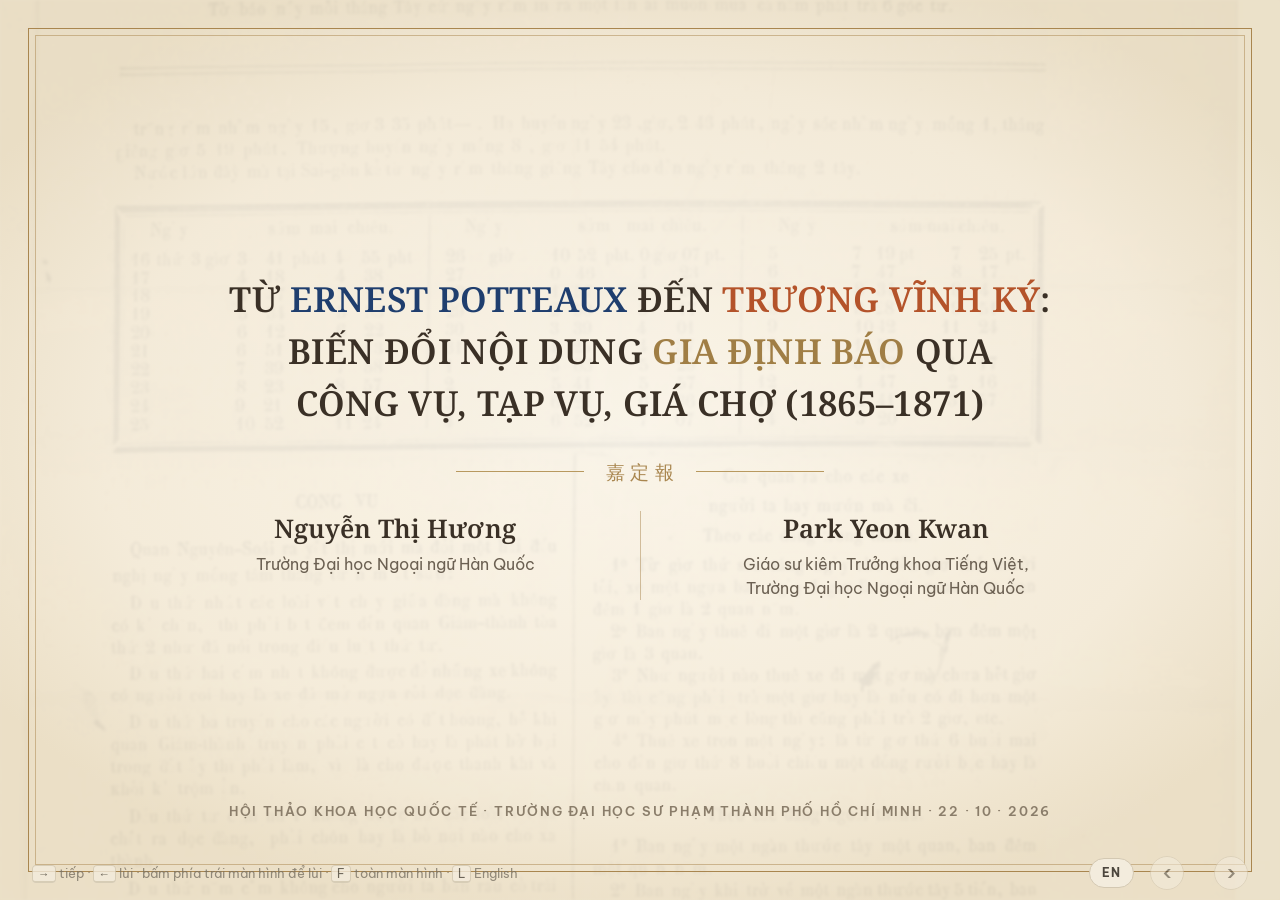
==== commit 8d508fa0: "Trình chiếu: trang bìa và trang cảm ơn bố cục đối xứng, gọn Co-Authored-By: Claude Opus 5.5 <noreply" ====
--- a/GiaDinhBao_TrinhChieu.html
+++ b/GiaDinhBao_TrinhChieu.html
@@ -407,19 +407,6 @@
 @media (max-height: 820px) { .ex2 img { height: 19vh; } .n10 img + img { display: none; } }
 
 /* ---- trang tiêu đề ---- */
-.s0 .inner { max-width: 1080px; gap: clamp(14px, 3.2vh, 36px); }
-.s0 .conf { display: grid; gap: 6px; border-bottom: 1.5px solid var(--ink); padding-bottom: clamp(12px, 2.4vh, 22px); }
-.s0 .conf .k { font-size: clamp(11px, 1.1vw, 14px); letter-spacing: .24em; text-transform: uppercase; font-weight: 600; color: var(--muted); }
-.s0 .conf .n { font-family: var(--f-serif); font-style: italic; font-size: clamp(18px, 2.2vw, 30px); color: var(--ink-2); line-height: 1.25; }
-.s0 h1 { margin: 0; font-family: var(--f-serif); font-weight: 700; font-size: clamp(34px, 5.4vw, 78px); line-height: 1.08; letter-spacing: -.005em; }
-.s0 h1 .p { color: var(--pot); } .s0 h1 .t { color: var(--tvk); }
-.s0 .sub0 { font-family: var(--f-serif); font-size: clamp(18px, 2.3vw, 32px); line-height: 1.3; color: var(--ink-2); max-width: 30em; }
-.s0 .sub0 b { font-weight: 700; }
-.s0 .au { display: flex; flex-wrap: wrap; gap: clamp(16px, 4vw, 64px); }
-.s0 .au div { display: grid; gap: 2px; }
-.s0 .au b { font-size: clamp(17px, 1.9vw, 25px); font-weight: 700; }
-.s0 .au span { font-size: clamp(12px, 1.25vw, 16px); color: var(--muted); }
-.s0 .where { font-size: clamp(12px, 1.25vw, 16px); color: var(--ink-2); border-top: 1px solid var(--rule); padding-top: 10px; }
 
 /* ---- tài liệu tham khảo ---- */
 .s9 .inner { max-width: 1240px; gap: clamp(10px, 2vh, 22px); }
@@ -437,16 +424,6 @@
 @media (max-height: 640px) { .refs { font-size: 13px; line-height: 1.3; } .refs li { margin-bottom: .45em; } }
 
 /* ---- trang cảm ơn ---- */
-.s10 { text-align: center; align-items: center; }
-.s10 .inner { align-items: center; max-width: 1000px; gap: clamp(14px, 3vh, 34px); }
-.s10 .ty { margin: 0; font-family: var(--f-serif); font-weight: 700; font-size: clamp(44px, 8vw, 116px); line-height: 1.02; }
-.s10 .ty i { font-style: normal; color: var(--mark); }
-.s10 .pt { font-family: var(--f-serif); font-style: italic; font-size: clamp(16px, 1.9vw, 25px); color: var(--ink-2); max-width: 34em; line-height: 1.35; }
-.s10 .au { display: flex; justify-content: center; flex-wrap: wrap; gap: clamp(18px, 5vw, 80px); border-top: 1.5px solid var(--ink); border-bottom: 1px solid var(--rule); padding: clamp(12px, 2.4vh, 24px) 0; width: min(100%, 860px); }
-.s10 .au div { display: grid; gap: 3px; }
-.s10 .au b { font-size: clamp(18px, 2.1vw, 28px); }
-.s10 .au span { font-size: clamp(12px, 1.25vw, 16px); color: var(--muted); }
-.s10 .where { font-size: clamp(12px, 1.25vw, 16px); color: var(--ink-2); line-height: 1.5; }
 .hud .nav { pointer-events: auto; font: 600 20px/1 var(--f-sans); width: 34px; height: 34px; border-radius: 50%; border: 1px solid var(--rule); background: var(--paper); color: var(--ink-2); cursor: pointer; opacity: .55; transition: opacity .2s; }
 .hud .nav:hover, .hud .nav:focus-visible { opacity: 1; }
 .hud .prog { display: flex; align-items: center; gap: 10px; }
@@ -475,66 +452,35 @@
 .hud .lang { pointer-events: auto; font: 700 12px/1 var(--f-sans); letter-spacing: .08em; height: 30px; padding: 0 12px; border-radius: 999px; border: 1px solid var(--rule); background: var(--paper); color: var(--ink-2); cursor: pointer; margin-right: 6px; }
 .hud .lang:hover, .hud .lang:focus-visible { border-color: var(--ink-2); color: var(--ink); }
 
-/* ---- trang đầu & cuối: dàn như một trang Gia Định Báo ---- */
-.s0, .s10 { background: radial-gradient(ellipse 70% 60% at 50% 40%, #FBF6EA 0%, var(--paper) 70%); }
-.np { width: min(1060px, 100%); display: flex; flex-direction: column; align-items: center; gap: clamp(6px, 1.4vh, 14px); }
-.np-date { width: 100%; display: grid; grid-template-columns: 1fr 1fr 1fr; gap: 12px; font-family: var(--f-serif); font-size: clamp(10px, .95vw, 13px); letter-spacing: .14em; text-transform: uppercase; font-weight: 700; color: var(--ink); }
-.np-date span:nth-child(2) { text-align: center; } .np-date span:last-child { text-align: right; }
-.np-rule { width: 100%; height: 0; border-top: 2px solid var(--ink); transform-origin: center; }
-.np-rule.dbl { height: 5px; border-top: 3px double var(--ink); border-bottom: 1px solid var(--ink); }
-.np-mast { width: clamp(200px, 27vw, 360px); height: auto; mix-blend-mode: multiply; filter: sepia(.4); margin-top: 2px; }
-.np-box { width: 100%; display: grid; grid-template-columns: 1fr 1fr; border: 1.5px solid var(--ink); }
-.np-box > div { display: grid; gap: 2px; padding: 6px 12px; text-align: center; }
-.np-box > div + div { border-left: 1.5px solid var(--ink); }
-.np-box b { font-family: var(--f-serif); font-size: clamp(11px, 1.1vw, 14.5px); }
-.np-box span { font-family: var(--f-serif); font-style: italic; font-size: clamp(11px, 1.05vw, 14px); color: var(--ink-2); }
-.np-h { margin: clamp(2px, .8vh, 8px) 0 0; text-align: center; font-family: var(--f-serif); font-weight: 700; text-transform: uppercase; letter-spacing: .04em; font-size: clamp(26px, 4.1vw, 58px); line-height: 1.12; }
-.np-h .p { color: var(--pot); } .np-h .t { color: var(--tvk); white-space: nowrap; }
-.np-sub { text-align: center; font-family: var(--f-serif); font-style: italic; font-size: clamp(15px, 1.75vw, 24px); color: var(--ink-2); }
-.np-art { width: 100%; columns: 2; column-gap: clamp(20px, 3vw, 40px); column-rule: 1px solid var(--ink-2); font-family: var(--f-serif); font-size: clamp(13px, 1.35vw, 18.5px); line-height: 1.5; text-align: justify; hyphens: auto; color: var(--ink); }
-.np-art p { text-indent: 1.6em; break-inside: avoid; }
-.np-art p + p { margin-top: .3em; }
-.np-sig { width: 100%; text-align: right; font-family: var(--f-serif); font-style: italic; font-size: clamp(12px, 1.2vw, 16px); color: var(--ink-2); line-height: 1.45; }
-.np-sig b { font-style: normal; color: var(--ink); }
-.ty-grid { display: grid; gap: 3px; justify-content: center; }
-.ty-grid .r { display: flex; gap: 3px; }
-.ty-grid i { width: clamp(6px, .68vw, 10px); height: clamp(6px, .68vw, 10px); border-radius: 1px; border: 1px solid var(--rule); }
-.ty-grid i.P, .ty-grid i.T, .ty-grid i.J { border-color: transparent; background: var(--rule); }
-.np-tbl { display: grid; justify-items: center; gap: 6px; border: 1.5px solid var(--ink); padding: 10px 16px 8px; }
-.ty-cap { font-family: var(--f-serif); font-style: italic; font-size: clamp(11px, 1.1vw, 14.5px); color: var(--ink-2); }
-.s10 .np-h.ty { font-size: clamp(34px, 5.6vw, 84px); letter-spacing: .06em; }
-.ty-ml { font-size: clamp(12px, 1.25vw, 16px); letter-spacing: .24em; text-transform: uppercase; color: var(--muted); font-weight: 600; }
-.np-next { width: 100%; text-align: right; font-family: var(--f-serif); font-style: italic; font-size: clamp(15px, 1.6vw, 22px); }
-.np-next small { display: block; font-size: .62em; color: var(--muted); }
-.np-colo { width: 100%; text-align: center; font-family: var(--f-serif); font-size: clamp(13px, 1.4vw, 19px); }
-.np-colo .sc { margin-top: 4px; font-family: var(--f-sans); font-size: clamp(10px, 1vw, 13px); letter-spacing: .2em; text-transform: uppercase; font-weight: 600; color: var(--muted); }
-@media (max-width: 760px) { .np-date { grid-template-columns: 1fr; } .np-date span { text-align: center !important; } .np-box { grid-template-columns: 1fr; } .np-box > div + div { border-left: 0; border-top: 1.5px solid var(--ink); } .np-art { columns: 1; } .np-box span { display: none; } }
-@media (max-height: 760px) { .np { gap: 5px; } .np-mast { width: clamp(180px, 22vw, 290px); } .np-art { line-height: 1.42; } }
-/* chuyển động: từng phần hiện như trang báo được in ra */
-.scene.s0.cur .np > *, .scene.s10.cur .np > * { animation: npIn .85s var(--ease) both; animation-delay: calc(var(--i) * .22s + .1s); }
-.scene.s0.cur .np-rule, .scene.s10.cur .np-rule { animation-name: npRule; }
-.scene.s0.cur .np-mast { animation: npMast 1.3s var(--ease) both; animation-delay: .4s; }
-.scene.s10.cur .ty-grid i.P { animation: tyLit .45s var(--ease) both; animation-delay: calc(var(--k) * 20ms + .5s); --to: var(--pot); }
-.scene.s10.cur .ty-grid i.T { animation: tyLit .45s var(--ease) both; animation-delay: calc(var(--k) * 20ms + .5s); --to: var(--tvk); }
-.scene.s10.cur .ty-grid i.J { animation: tyLit .45s var(--ease) both; animation-delay: calc(var(--k) * 20ms + .5s); --to: var(--muted); }
-@keyframes npIn { from { opacity: 0; transform: translateY(8px); } to { opacity: 1; transform: none; } }
+/* ---- trang đầu & cuối: bìa đối xứng (tiêu đề in hoa · hoa văn · hai tác giả) ---- */
+.scene.cv { background: radial-gradient(ellipse 60% 55% at 50% 48%, #FBF7EE 0%, #F4ECDC 70%, #EADFC8 100%); }
+.cv::before { content: ""; position: absolute; inset: 0; background: var(--bgimg, none) center / cover no-repeat; opacity: .07; filter: sepia(.6) blur(1px); pointer-events: none; }
+.cv-frame { position: absolute; inset: clamp(12px, 2.2vw, 28px); border: 1.5px solid #A9864F; pointer-events: none; }
+.cv-frame::after { content: ""; position: absolute; inset: 6px; border: 1px solid rgba(169,134,79,.5); }
+.cv-text { position: relative; width: min(1120px, 100%); text-align: center; padding: clamp(20px, 4vh, 44px) clamp(12px, 3vw, 40px); }
+.cv-text::before { content: ""; position: absolute; inset: -20px -50px; z-index: -1; background: radial-gradient(ellipse 50% 50% at 50% 50%, rgba(251,247,238,.95) 0%, rgba(251,247,238,.75) 55%, rgba(251,247,238,0) 100%); }
+.cv-h { margin: 0; font-family: var(--f-serif); font-weight: 600; text-transform: uppercase; font-size: clamp(18px, 2.7vw, 40px); line-height: 1.5; color: #3A3026; letter-spacing: .01em; }
+.cv-h .ln { display: block; }
+.cv-h em { font-style: normal; color: #A07E45; }
+.cv-h em.p { color: var(--pot); } .cv-h em.t { color: var(--tvk); }
+.cv-orn { display: flex; align-items: center; justify-content: center; gap: 16px; margin: clamp(16px, 3.2vh, 30px) auto clamp(14px, 2.8vh, 26px); color: #A9864F; }
+.cv-orn::before, .cv-orn::after { content: ""; width: clamp(60px, 10vw, 150px); height: 1px; background: #B8995F; }
+.cv-orn span { font-family: var(--f-serif); font-size: clamp(14px, 1.5vw, 20px); letter-spacing: .3em; padding-left: .3em; }
+.cv-spk { display: grid; grid-template-columns: 1fr 1fr; max-width: 980px; margin: 0 auto; }
+.cv-spk > div { padding: 0 clamp(14px, 2.4vw, 34px); }
+.cv-spk > div + div { border-left: 1px solid rgba(169,134,79,.5); }
+.cv-spk .nm { font-family: var(--f-serif); font-weight: 600; font-size: clamp(18px, 2vw, 28px); color: #3A3026; margin-bottom: 6px; }
+.cv-spk .af { font-size: clamp(12px, 1.25vw, 17px); line-height: 1.5; color: #6B6052; }
+.cv-spk .af span { display: block; }
+.cv-ty { margin: 0; font-family: var(--f-serif); font-weight: 600; font-size: clamp(38px, 5.6vw, 80px); color: #3A3026; letter-spacing: .01em; }
+.cv-ml { font-size: clamp(12px, 1.3vw, 17px); letter-spacing: .24em; text-transform: uppercase; color: #6B6052; font-weight: 600; }
+.cv-foot { position: absolute; left: 0; right: 0; bottom: clamp(56px, 9vh, 92px); text-align: center; font-size: clamp(10px, 1vw, 13px); letter-spacing: .14em; text-transform: uppercase; color: #8A7D6A; font-weight: 600; padding: 0 32px; }
+@media (max-width: 760px) { .cv-spk { grid-template-columns: 1fr; gap: 14px; } .cv-spk > div + div { border-left: 0; } .cv-h .ln { display: inline; } .cv-h .ln::after { content: " "; } }
+.scene.cv.cur [style*="--i"] { animation: npIn .9s var(--ease) both; animation-delay: calc(var(--i) * .3s + .15s); }
+.scene.cv.cur .cv-orn::before, .scene.cv.cur .cv-orn::after { animation: npRule 1s .5s var(--ease) both; }
+@keyframes npIn { from { opacity: 0; transform: translateY(10px); } to { opacity: 1; transform: none; } }
 @keyframes npRule { from { transform: scaleX(0); } to { transform: scaleX(1); } }
-@keyframes npMast { from { opacity: 0; filter: sepia(.4) blur(6px); transform: scale(1.05); } to { opacity: 1; filter: sepia(.4) blur(0); transform: none; } }
-@keyframes tyLit { from { background: var(--rule); transform: scale(.3); } to { background: var(--to); transform: none; } }
-.np-conf { text-align: center; font-family: var(--f-serif); font-style: italic; font-size: clamp(14px, 1.5vw, 20px); color: var(--ink-2); }
-.np-au { width: 100%; display: grid; grid-template-columns: 1fr 1fr; text-align: center; }
-.np-au > div { display: grid; gap: 2px; align-content: start; padding: 0 16px; }
-.np-au > div + div { border-left: 1px solid var(--rule); }
-.np-au b { font-family: var(--f-serif); font-size: clamp(18px, 2vw, 28px); }
-.np-au span { font-family: var(--f-serif); font-style: italic; font-size: clamp(12px, 1.2vw, 16px); color: var(--ink-2); }
-.np-aff { font-size: clamp(11px, 1.05vw, 14px); letter-spacing: .2em; text-transform: uppercase; font-weight: 600; color: var(--muted); }
-.s0 .np { gap: clamp(8px, 1.9vh, 18px); }
-.s0 .np-h { font-size: clamp(30px, 4.8vw, 68px); }
-.s0 .np-mast { width: clamp(220px, 30vw, 400px); }
-.s10 .np { gap: clamp(10px, 2.2vh, 22px); }
-.s10 .np-next { text-align: center; }
-@media (max-width: 760px) { .np-au { grid-template-columns: 1fr; gap: 8px; } .np-au > div + div { border-left: 0; } }
-@media (prefers-reduced-motion: reduce) { .scene.s0.cur *, .scene.s10.cur * { animation: none !important; } }
+@media (prefers-reduced-motion: reduce) { .scene.cv.cur * { animation: none !important; } }
 </style>
 
 </head>
@@ -542,22 +488,17 @@
 <div class="deck" id="deck">
 
   <!-- 0 · tiêu đề -->
-  <section class="scene s0" data-steps="0" data-label="" aria-label="Trang tiêu đề">
-    <div class="np">
-      <div class="np-date" style="--i:0"><span>Hội thảo khoa học quốc tế</span><span>Thành phố Hồ Chí Minh</span><span>Ngày 22 tháng 10 năm 2026</span></div>
-      <div class="np-rule" style="--i:1"></div>
-      <img class="np-mast" style="--i:2" src="[data-uri]" alt="Đầu báo Gia Định Báo, số 2, 15/2/1866">
-      <p class="np-conf" style="--i:3">“Văn học và nghệ thuật Đông Á đầu thế kỉ XXI từ góc nhìn văn hóa”</p>
-      <div class="np-rule dbl" style="--i:4"></div>
-      <h1 class="np-h" style="--i:5">Từ <span class="p">Ernest Potteaux</span> đến <span class="t">Trương Vĩnh Ký</span>.</h1>
-      <p class="np-sub" style="--i:6">Biến đổi nội dung Gia Định Báo qua Công vụ, Tạp vụ, Giá chợ (1865–1871)</p>
-      <div class="np-rule" style="--i:7"></div>
-      <div class="np-au" style="--i:8">
-        <div><b>Nguyễn Thị Hương</b></div>
-        <div><b>Park Yeon Kwan</b><span>Giáo sư kiêm Trưởng khoa Tiếng Việt</span></div>
-      </div>
-      <p class="np-aff" style="--i:9">Trường Đại học Ngoại ngữ Hàn Quốc</p>
-    </div>
+  <section class="scene s0 cv" data-steps="0" data-label="" aria-label="Trang tiêu đề">
+    <div class="cv-frame" aria-hidden="true"></div>
+    <div class="cv-text">
+      <h1 class="cv-h" style="--i:0"><span class="ln">Từ <em class="p">Ernest Potteaux</em> đến <em class="t">Trương Vĩnh Ký</em>:</span><span class="ln">biến đổi nội dung <em>Gia Định Báo</em> qua</span><span class="ln">Công vụ, Tạp vụ, Giá chợ (1865–1871)</span></h1>
+      <div class="cv-orn" style="--i:1"><span>嘉定報</span></div>
+      <div class="cv-spk" style="--i:2">
+          <div><p class="nm">Nguyễn Thị Hương</p><p class="af"><span>Trường Đại học Ngoại ngữ Hàn Quốc</span></p></div>
+          <div><p class="nm">Park Yeon Kwan</p><p class="af"><span>Giáo sư kiêm Trưởng khoa Tiếng Việt,</span><span>Trường Đại học Ngoại ngữ Hàn Quốc</span></p></div>
+        </div>
+    </div>
+    <p class="cv-foot" style="--i:3">Hội thảo khoa học quốc tế · Trường Đại học Sư phạm Thành phố Hồ Chí Minh · 22 · 10 · 2026</p>
   </section>
 
   <!-- 1 -->
@@ -834,19 +775,14 @@
     </div>
   </section>
   <!-- 17 · cảm ơn -->
-  <section class="scene s10" data-steps="0" data-label="" aria-label="Cảm ơn">
-    <div class="np">
-      <div class="np-tbl" style="--i:0"><div class="ty-grid" id="tyGrid" aria-hidden="true"></div><p class="ty-cap">61 số báo còn lại, 1865–1871, đã kể câu chuyện này</p></div>
-      <div class="np-rule dbl" style="--i:1"></div>
-      <h2 class="np-h ty" style="--i:2">Xin trân trọng cảm ơn.</h2>
-      <p class="ty-ml" style="--i:3">Thank you · 감사합니다</p>
-      <p class="np-next" style="--i:4">Nhựt trình sau sẽ nói tiếp theo chuyện nầy.<small>lời hẹn quen thuộc cuối bài của Gia Định Báo</small></p>
-      <div class="np-rule" style="--i:5"></div>
-      <div class="np-colo" style="--i:6">
-        <p><b>Nguyễn Thị Hương · Park Yeon Kwan</b></p>
-        <p class="sc">Thành phố Hồ Chí Minh. — Trường Đại học Sư phạm. — 22 · 10 · 2026</p>
-      </div>
-    </div>
+  <section class="scene s10 cv" data-steps="0" data-label="" aria-label="Cảm ơn">
+    <div class="cv-frame" aria-hidden="true"></div>
+    <div class="cv-text">
+      <h2 class="cv-ty" style="--i:0">Xin trân trọng cảm ơn</h2>
+      <div class="cv-orn" style="--i:1"><span>嘉定報</span></div>
+      <p class="cv-ml" style="--i:2">Thank you · 감사합니다</p>
+    </div>
+    <p class="cv-foot" style="--i:3">Hội thảo khoa học quốc tế · Trường Đại học Sư phạm Thành phố Hồ Chí Minh · 22 · 10 · 2026</p>
   </section>
 
 
@@ -967,7 +903,8 @@
   /* ---------- Trang cảm ơn: 136 số, 61 số còn sáng dần ---------- */
   (() => {
     let k = 0;
-    document.getElementById('tyGrid').innerHTML = Object.values(ISSUES).map(str =>
+    const tg = document.getElementById('tyGrid'); if (!tg) return;
+    tg.innerHTML = Object.values(ISSUES).map(str =>
       `<div class="r">${str.match(/../g).map(x => x[0] === '1' ? `<i class="${x[1]}" style="--k:${k++}"></i>` : '<i></i>').join('')}</div>`).join('');
   })();
   /* ---------- Ảnh Gia Định Báo: chọn từ máy, nhớ trong trình duyệt; bản offline thử file gia-dinh-bao.jpg bên cạnh ---------- */
@@ -1218,7 +1155,7 @@
     return [...el.children].every(k => I18N_INL.has(k.tagName.toUpperCase()) && !k.hasAttribute('data-s'));
   };
   const i18nBlocks = root => [...root.querySelectorAll('*')].filter(el => i18nIsLeaf(el) && !(el.parentElement && i18nIsLeaf(el.parentElement)));
-  const I18N = {"Hội thảo khoa học quốc tế“Văn học và nghệ thuật Đông Á đầu thế kỉ XXI từ góc nhìn văn hóa”": "<span class=\"k\">International Conference</span><span class=\"n\">“Cultural Perspectives on Twenty-First-Century Literature and Arts in the East Asian Cultural Sphere”</span>", "Từ Ernest Potteauxđến Trương Vĩnh Ký": "From <span class=\"p\">Ernest Potteaux</span><br>to <span class=\"t\">Trương Vĩnh Ký</span>", "Biến đổi nội dung Gia Định Báo qua Công vụ, Tạp vụ, Giá chợ (1865–1871)": "Content transformation in Gia Định Báo across Công vụ, Tạp vụ and Giá chợ (1865–1871)", "Nguyễn Thị HươngTrường Đại học Ngoại ngữ Hàn Quốc": "<b>Nguyễn Thị Hương</b><span>Hankuk University of Foreign Studies</span>", "Park Yeon-KwanKhoa Tiếng Việt, Trường Đại học Ngoại ngữ Hàn Quốc": "<b>Park Yeon-Kwan</b><span>Department of Vietnamese, Hankuk University of Foreign Studies</span>", "Trường Đại học Sư phạm Thành phố Hồ Chí Minh · 22/10/2026": "Ho Chi Minh City University of Education · 22 October 2026", "Điểm gãy hay điểm chuyển tiếp?": "A break or a transition?", "GIA-ĐỊNH BÁOBấm vào đây để chọn ảnh một trang báo": "<b>GIA-ĐỊNH BÁO</b><span>Click to choose a page image</span>", "Gia Định Báo, số 2, 15/2/1866 · Nguồn: BnF": "Gia Định Báo, no. 2, 15/2/1866 · Source: BnF", "Tờ báo chữ Quốc ngữ đầu tiên": "The first Quốc ngữ newspaper", "15/4/1865số đầu tiên tại Sài Gòn · tồn tại đến 1909 · do chính quyền thuộc địa Pháp tại Nam Kỳ lập, cấp kinh phí và kiểm soát": "<b>15/4/1865</b><span>first issue in Saigon · ran until 1909 · founded, funded and controlled by the French colonial administration in Cochinchina</span>", "16/9/1869Quyết định số 189: Trương Vĩnh Ký thay Ernest Potteaux làm Chánh tổng tài, người phụ trách nội dung": "<b style=\"color:var(--mark)\">16/9/1869</b><span>Decision no. 189: Trương Vĩnh Ký replaces Ernest Potteaux as <b>Chánh tổng tài</b> (editor-in-chief)</span>", "Tên Chánh tổng tài in ở trang cuối · số 10, 1/4/1870 (BnF)": "The editor’s name printed on the last page · no. 10, 1/4/1870 (BnF)", "ba chuyên mục được đo, 1865–1871": "the three sections measured, 1865–1871", "Nghiên cứu trước nói gì về giai đoạn Trương Vĩnh Ký?": "What did earlier studies say about the Trương Vĩnh Ký period?", "Tạm dịch · về mục Tạp vụDưới thời Trương Vĩnh Ký làm Chánh tổng tài, nội dung mục này của Gia Định Báo trở nên phong phú và thực sự mang lại thông tin hay, hữu ích cho người đọc.": "<small>Original English quotation · on the Tạp vụ section</small>", "“Năm 1869, dưới sự điều khiển trực tiếp của Trương Vĩnh Ký, nội dung tờ Gia Định Báo có phần phong phú hơn. Người ta còn tìm thấy có những bài nghiên cứu về lịch sử, thơ, chuyện cổ tích…”": "“In 1869, under the direct leadership of Trương Vĩnh Ký, the content of Gia Định Báo became <b>somewhat richer</b>. One even finds studies on history, poems, folk tales…”", "“Dưới sự điều khiển của cây bút tài ba Trương Vĩnh Ký, tờ Gia Định Báo có nhiều thay đổi quan trọng: báo ra tháng 4 số, nội dung khởi sắc và có nhiều bạn đọc hơn.”": "“Under the talented pen of Trương Vĩnh Ký, Gia Định Báo underwent <b>many important changes</b>: four issues a month, livelier content and more readers.”", "Đỗ Quang Hưng và cộng sự (2000)": "Đỗ Quang Hưng et al. (2000) · our translation", "Cùng nhận định: Dương Thu Hằng (2015); Nguyễn Văn Hà (2016)": "Similar views: Dương Thu Hằng (2015); Nguyễn Văn Hà (2016)", "Nhưng…các nhận định dựa trên một số ít số báo, chưa có phép đo hệ thống trên toàn bộ tư liệu hiện còn. Thời điểm chuyển giao có trùng với thời điểm nội dung thực sự bắt đầu thay đổi?": "<b>But…</b><span>these assessments rest on a small number of issues, not on a systematic measurement of the whole surviving corpus.</span> <q>Does the moment of handover coincide with the moment the content actually began to change?</q>", "Tờ báo còn lại bao nhiêu? · 61 / 136 số (44,9%), 1865–1871": "How much of the paper survives? · 61 / 136 issues (44.9%), 1865–1871", "G. Janneau tạm quyền 1 số · 1/12/1869": "G. Janneau acting editor for 1 issue · 1/12/1869", "45/63số thời Potteaux còn lại · 71,4%": "<b style=\"color:var(--pot)\">45<small>/63</small></b><span>Potteaux-era issues survive · 71.4%</span>", "15/72số thời Trương Vĩnh Ký còn lại · 20,8%": "<b style=\"color:var(--tvk)\">15<small>/72</small></b><span>Trương Vĩnh Ký-era issues survive · 20.8%</span>", "Giai đoạn cần so sánh nhất lại thất lạc nhiều nhất.": "The period we most need to compare is the one most heavily lost.", "Dữ liệu là tư liệu hiện còn, không phải mẫu ngẫu nhiên: mô tả bằng tần số, tỷ lệ, điểm phần trăm; không suy rộng cho số đã mất.": "The data are the surviving record, not a random sample: described with frequencies, proportions and percentage points; no inference to lost issues.", "Từ trang báo đến đơn vị văn bản · Gia Định Báo số 2, 15/2/1866": "From newspaper page to text unit · Gia Định Báo no. 2, 15/2/1866", "Trang 1": "Page 1", "Đầu báo · lịch con nước": "Masthead · tide table", "Trang 2": "Page 2", "Trang 3": "Page 3", "Trang 4": "Page 4", "Nhãn GIA CHỢ": "GIA CHỢ label", "Mỗi đơn vị văn bản được mô tả trên ba trục, ứng với ba câu hỏi": "Each text unit is described on three axes, answering three questions", "Trục 1": "Axis 1", "Chuyên mục": "Section", "Văn bản nằm ở đâu trên mặt báo?": "Where does the text sit on the page?", "Trục 2 · 11 nhóm": "Axis 2 · 11 categories", "Hình thức": "Form", "Văn bản làm gì với người đọc?": "What does the text do for the reader?", "ra lệnh · báo tin · giải thích tri thức · mời giao dịch · kể chuyện · liệt kê dữ liệu…": "order · report · explain knowledge · invite a transaction · tell a story · list data…", "Trục 3 · 15 nhóm": "Axis 3 · 15 categories", "Chủ đề": "Topic", "Văn bản chủ yếu nói về lĩnh vực gì?": "What field is the text mainly about?", "pháp luật · kinh tế · giao thông · nông nghiệp · lịch sử – địa lý · khoa học – kỹ thuật…": "law · economy · transport · agriculture · history–geography · science–technology…", "Ba trục được mã hóa độc lập: không suy hình thức hay chủ đề từ tên chuyên mục.": "The three axes are coded <b>independently</b>: form and topic are never inferred from the section name.", "Hình thứcVăn bản đang LÀM GÌ? · 11 nhóm": "<b>Form</b><span>What does the text DO? · 11 categories</span>", "Nhóm": "Category", "Khái niệm": "Definition", "Ví dụ trong Gia Định Báo": "Example in Gia Định Báo", "Số đv": "Units", "Tin – tường thuật sự kiện": "News report", "Thuật lại một sự việc thống nhất, có nhân vật, thời gian, địa điểm hoặc diễn biến.": "Recounts a single event with actors, time, place or course of events.", "Người đi làm củi bị cọp vồ24/10/1869": "<i>Người đi làm củi bị cọp vồ</i><small>“Woodcutter attacked by a tiger” · 24/10/1869</small>", "Văn bản công quyền – quy phạm – quyết định": "Official / normative document", "Tạo hoặc cụ thể hóa quyền, nghĩa vụ: ra lệnh, cấm, cho phép, bổ nhiệm, đặt mức thu, đặt thủ tục, ân xá, bản án.": "Creates or specifies rights and duties: orders, bans, permits, appointments, levies, procedures, pardons, sentences.", "Điều lệ về bày nghề cá (4 điều)15/2/1866": "<i>Điều lệ về bày nghề cá (4 điều)</i><small>“Regulations on fishing (4 articles)” · 15/2/1866</small>", "Bảng giá – bảng kê – danh sách – thống kê": "Price table – list – statistics", "Thông tin trình bày chủ yếu dưới dạng liệt kê có cấu trúc: giá chợ, danh sách, bảng số liệu.": "Information presented mainly as a structured list: market prices, lists, tables of figures.", "Giá chợ Tân-an15/2/1866": "<i>Giá chợ Tân-an</i><small>“Tân An market prices” · 15/2/1866</small>", "Bài tri thức – khảo cứu – giải thích": "Knowledge article", "Cung cấp, mô tả, giải thích hoặc hướng dẫn một tri thức.": "Provides, describes, explains or teaches a body of knowledge.", "Phép làm thuốc cho trâu15/6/1866": "<i>Phép làm thuốc cho trâu</i><small>“How to treat buffaloes” · 15/6/1866</small>", "Tin tổng hợp": "News digest", "Một đơn vị gồm nhiều mẩu tin độc lập, chưa đủ căn cứ tách thành các đơn vị riêng.": "One unit made of several independent news items that cannot be reliably separated.", "Tin tàu thuyền tháng 4–515/5/1866": "<i>Tin tàu thuyền tháng 4–5</i><small>“Shipping news, April–May” · 15/5/1866</small>", "Truyện – văn chương": "Story – literature", "Kể chuyện, có nhân vật, tình tiết, cốt truyện hoặc dụng ý luân lý.": "Narrative with characters, plot or a moral purpose.", "Chuyện người nhà quê làm phước15/1/1866": "<i>Chuyện người nhà quê làm phước</i><small>“The charitable countryman” · 15/1/1866</small>", "Lời rao – quảng cáo – đấu giá – đấu thầu": "Advertisement – auction – tender", "Mời người đọc tham gia giao dịch: mua, thuê, trả giá, nhận thầu, dùng dịch vụ.": "Invites the reader into a transaction: buy, rent, bid, tender, use a service.", "Lời rao đấu thầu chở đồ nhà nước ra Côn-nôn8/3/1870": "<i>Lời rao đấu thầu chở đồ nhà nước ra Côn-nôn</i><small>“Tender to ship state goods to Côn Lôn” · 8/3/1870</small>", "Nghị luận – bình luận – khuyến dụ – giáo huấn": "Commentary – exhortation – moral instruction", "Triển khai quan điểm, đánh giá, lập luận hoặc lời khuyên nhằm thuyết phục người đọc.": "Develops a view, judgement, argument or advice meant to persuade the reader.", "Lời khuyên người ta đừng đánh bạc (bài thơ)15/9/1871": "<i>Lời khuyên người ta đừng đánh bạc (bài thơ)</i><small>“Advice against gambling (poem)” · 15/9/1871</small>", "Thông báo – yết thị": "Public notice", "Chỉ cho biết một sự việc, thời gian, thể lệ; không tạo quy tắc hay giao dịch mới.": "Only announces an event, time or rule; creates no new rule or transaction.", "Yết thị đổi triều bên Pháp: lập nền cộng hòa15/11/1870": "<i>Yết thị đổi triều bên Pháp: lập nền cộng hòa</i><small>“Notice: France proclaims the Republic” · 15/11/1870</small>", "Thư từ – văn thư – báo cáo đăng nguyên dạng": "Letter – correspondence – report reprinted", "Đăng lại thư, văn thư, báo cáo, giữ tương đối nguyên cấu trúc của văn bản gốc.": "Reprints letters, official correspondence or reports, largely keeping their original structure.", "Thơ Bình-an: dân ăn tết, làng xóm chưa yên15/4/1867": "<i>Thơ Bình-an: dân ăn tết, làng xóm chưa yên</i><small>“Letter from Bình An: New Year, villages still unsettled” · 15/4/1867</small>", "Hỏi đáp – bảng hỏi – đối thoại – phỏng vấn": "Q&amp;A – questionnaire – dialogue", "Tổ chức chủ yếu bằng câu hỏi – trả lời, bảng hỏi hoặc trao đổi giữa nhiều tiếng nói.": "Organised mainly as questions and answers, a questionnaire or an exchange of voices.", "Sách hỏi, phần thứ ba1/8/1869": "<i>Sách hỏi, phần thứ ba</i><small>“Catechism, part three” · 1/8/1869</small>", "Định nghĩa theo chức năng, kèm quy tắc loại trừ: chỉ thuật lại việc chính quyền đã làm → tin, không phải văn bản công quyền · trọng tâm là lập luận, khuyên bảo → nghị luận, không phải bài tri thức · mỗi đơn vị một hình thức chính; tính lai ghép ghi ở mã phụ, không cộng vào mẫu số.": "Defined by <b>function</b>, with exclusion rules: merely reporting what the government did → <b>news</b>, not an official document · centred on argument or advice → <b>commentary</b>, not a knowledge article · one main form per unit; hybridity goes into a secondary code and is not added to the denominator.", "Chủ đềVăn bản chủ yếu NÓI VỀ lĩnh vực gì? · 15 nhóm": "<b>Topic</b><span>What field is the text mainly ABOUT? · 15 categories</span>", "Kinh tế – tài chính – thương mại": "Economy – finance – trade", "Giá cả, tiền tệ, thuế khóa, mua bán, thị trường, đấu giá, đấu thầu.": "Prices, currency, taxes, trade, markets, auctions, tenders.", "Yết thị Hội Đấu Xảo Chung Nam 186715/4/1866": "<i>Yết thị Hội Đấu Xảo Chung Nam 1867</i><small>“Notice of the 1867 Exposition” · 15/4/1866</small>", "Pháp luật – tư pháp – an ninh": "Law – justice – security", "Tội phạm, bắt giữ, xét xử, hình phạt; quy định trật tự, cấm, phạt.": "Crime, arrest, trial, punishment; public-order rules, bans, fines.", "Hóc-môn: án mạng bà góa bán hàng8/3/1870": "<i>Hóc-môn: án mạng bà góa bán hàng</i><small>“Hóc Môn: murder of a widowed trader” · 8/3/1870</small>", "Chính trị – hành chính": "Politics – administration", "Bộ máy cai trị, chức vụ, bổ nhiệm, địa giới. Không mã chỉ vì có quan chức xuất hiện.": "Machinery of government, posts, appointments, boundaries. Not coded merely because an official appears.", "Phân hạt tòa án các huyện15/6/1866": "<i>Phân hạt tòa án các huyện</i><small>“Court districts of the counties” · 15/6/1866</small>", "Văn hóa – xã hội – phong tục – đời sống": "Culture – society – customs", "Ngôn ngữ, tên gọi, phong tục, tập quán, quan hệ xã hội, đời sống.": "Language, names, customs, social relations, daily life.", "Đám chôn con hoàng Caomên tại Sài-gòn15/5/1867": "<i>Đám chôn con hoàng Caomên tại Sài-gòn</i><small>“Funeral of a Cambodian prince in Saigon” · 15/5/1867</small>", "Tai nạn – thiên tai – sự cố": "Accidents – disasters", "Chìm ghe, cháy, bão, hạn hán, thú dữ, sự cố bất ngờ.": "Capsized boats, fires, storms, droughts, wild animals, sudden incidents.", "Vụ ghe mía chìm tại Miếu Cô-đô15/8/1865": "<i>Vụ ghe mía chìm tại Miếu Cô-đô</i><small>“Sugar-cane boat sinks at Miếu Cô Đô” · 15/8/1865</small>", "Lịch sử – địa lý": "History – geography", "Triều đại, nhân vật và sự kiện quá khứ, quốc gia, vùng đất, địa hình, các dân tộc theo không gian địa lý.": "Dynasties, past figures and events; countries, lands, terrain and peoples in geographic space.", "Bài địa lý về nước Italie1/4/1870": "<i>Bài địa lý về nước Italie</i><small>“Geography lesson on Italy” · 1/4/1870</small>", "Quân sự – chiến sự": "Military – warfare", "Chiến dịch, trận đánh, binh lính, giao tranh.": "Campaigns, battles, soldiers, fighting.", "Tin chiến sự ngày 26 Juin15/7/1866": "<i>Tin chiến sự ngày 26 Juin</i><small>“War news of 26 June” · 15/7/1866</small>", "Giáo dục – khoa cử": "Education – examinations", "Trường học, thi cử, học bổng, du học.": "Schools, examinations, scholarships, study abroad.", "Danh sách học trò Annam đi Pháp học15/4/1867": "<i>Danh sách học trò Annam đi Pháp học</i><small>“Annamese students sent to study in France” · 15/4/1867</small>", "Nông nghiệp – sản xuất – nghề nghiệp": "Agriculture – production – crafts", "Trồng trọt, chăn nuôi, nghề thủ công, phương pháp sản xuất.": "Farming, husbandry, handicrafts, production methods.", "Máy làm đường15/3/1866": "<i>Máy làm đường</i><small>“Sugar-making machine” · 15/3/1866</small>", "Giao thông – tàu thuyền – liên lạc": "Transport – shipping – communication", "Đường sá, xe cộ, tàu thuyền, tuyến đi lại, bưu chính.": "Roads, vehicles, ships, routes, postal service.", "Tin khai kinh Suez24/9/1869": "<i>Tin khai kinh Suez</i><small>“Opening of the Suez Canal” · 24/9/1869</small>", "Báo chí – xuất bản – truyền thông": "Press – publishing", "Lời tòa soạn, kêu gọi gửi bài, đính chính, cách dùng tiếng, nhà in, nhật trình.": "Editorial notes, calls for contributions, corrections, language use, printing, the newspaper.", "Khuyên người ta gởi tin cho nhựt trình24/9/1869": "<i>Khuyên người ta gởi tin cho nhựt trình</i><small>“Readers urged to send news to the paper” · 24/9/1869</small>", "Y tế – sức khỏe": "Health", "Bệnh tật, dịch bệnh, chữa trị, nhà thương.": "Illness, epidemics, treatment, hospitals.", "Bàn về bệnh ban cua lưỡi trắng và cách chữa15/8/1865": "<i>Bàn về bệnh ban cua lưỡi trắng và cách chữa</i><small>“On a fever and its cure” · 15/8/1865</small>", "Tôn giáo – tín ngưỡng": "Religion – beliefs", "Giáo lý, thần linh, nghi lễ, mê tín; kể cả bài phê phán tín ngưỡng.": "Doctrine, deities, rites, superstition; including critiques of belief.", "Lễ kiệu ảnh tại nhà thờ Sài-gòn15/7/1865": "<i>Lễ kiệu ảnh tại nhà thờ Sài-gòn</i><small>“Procession at Saigon church” · 15/7/1865</small>", "Ngoại giao – quan hệ đối ngoại": "Diplomacy", "Bang giao giữa các chính quyền, phái bộ, sứ thần.": "Relations between governments, missions, envoys.", "Tàu Couleuvre đến Huế trao phần thưởng của Hoàng đế Pháp cho Vua Annam15/7/1868": "<i>Tàu Couleuvre đến Huế trao phần thưởng của Hoàng đế Pháp cho Vua Annam</i><small>“The Couleuvre brings the French Emperor’s award to the King of Annam” · 15/7/1868</small>", "Khoa học – kỹ thuật": "Science – technology", "Giải thích cơ chế tự nhiên: sinh học, thiên văn, khí tượng, vật lý, máy móc, đo lường.": "Explains natural mechanisms: biology, astronomy, weather, physics, machines, measurement.", "Chuyện về cây mắc cỡ15/5/1868": "<i>Chuyện về cây mắc cỡ</i><small>“On the sensitive plant (Mimosa)” · 15/5/1868</small>", "Đa chủ đề": "Multi-topic", "Mã kỹ thuật cho tin tổng hợp gồm nhiều lĩnh vực độc lập, không lĩnh vực nào chi phối; không phải chủ đề thứ 16.": "Technical code for news digests covering several independent fields with none dominant; not a 16th topic.", "Tin tàu Sarthe15/3/1866": "<i>Tin tàu Sarthe</i><small>“News of the ship Sarthe” · 15/3/1866</small>", "Chọn lĩnh vực chi phối văn bản, không mã theo người hay cơ quan xuất hiện: có tên quan chức nhưng chủ yếu nói về giá cả → kinh tế. “Đa chủ đề” chỉ là mã kỹ thuật, không phải chủ đề thứ 16.": "Code the <b>dominant field</b>, not the people or offices that appear: names an official but is mainly about prices → <b>economy</b>. “Multi-topic” is only a technical code, <b>not a 16th topic</b>.", "Từ codebook đến dữ liệu thật · cùng mục Công vụ, số 2, 15/2/1866": "From codebook to real data · both in Công vụ, no. 2, 15/2/1866", "“Giá quan ra cho các xe người ta mướn mà đi”Công vụVăn bản công quyềnGiao thông": "<b>“Giá quan ra cho các xe người ta mướn mà đi” <small style=\"font-weight:400\">(official fares for hired carriages)</small></b><span class=\"tag cv\">Công vụ</span><span class=\"tag k\">Official document</span><span class=\"tag\">Transport</span>", "“Phép lập vườn”Công vụBài tri thứcNông nghiệp": "<b>“Phép lập vườn” <small style=\"font-weight:400\">(how to lay out a garden)</small></b><span class=\"tag cv\">Công vụ</span><span class=\"tag k\">Knowledge article</span><span class=\"tag\">Agriculture</span>", "Nằm trong Công vụ ≠ văn bản công quyền · văn bản công quyền ≠ chủ đề chính trị – hành chính.": "In Công vụ ≠ official document · official document ≠ politics–administration topic.", "Ngày": "Date", "Văn bản": "Text", "Giá xe mướn": "Carriage fares", "Văn bản công quyền": "Official document", "Giao thông": "Transport", "Phép lập vườn": "How to lay out a garden", "Bài tri thức": "Knowledge article", "Nông nghiệp": "Agriculture", "Chúng tôi đã nhìn vào bao nhiêu dữ liệu?": "How much data did we look at?", "61số báo hiện còn": "<b>61</b><span>surviving issues</span>", "888đơn vị văn bản280 Công vụ · 511 Tạp vụ · 97 Giá chợ": "<b>888</b><span>text units<br><em>280 Công vụ · 511 Tạp vụ · 97 Giá chợ</em></span>", "11hình thức": "<b>11</b><span>forms</span>", "15chủ đề": "<b>15</b><span>topics</span>", "Tỷ lệ số báo hiện còn có từng chuyên mục": "Share of surviving issues containing each section", "Ba mục → Hai mục": "Three sections <span class=\"arrow\">→</span> Two", "Ba chuyên mục không giống nhau": "The three sections are not alike", "văn bản công quyền": "official documents", "tin – tường thuật": "news reports", "bảng giá / bảng kê": "price tables / lists", "Giá chợ biến mất sau 1869": "Giá chợ disappears after 1869", "Nhưng…": "But…", "208 trên 888 đơn vị có chủ đề kinh tế": "<b>208</b> of 888 units have an economic topic", "97 đơn vị nằm trong Giá chợ": "<b style=\"color:var(--gc)\">97</b> units are in Giá chợ", "nằm ngoài Giá chợ: Công vụ 37 + Tạp vụ 74 = 111": "outside Giá chợ: <span style=\"color:var(--cv)\">Công vụ 37</span> + <span style=\"color:var(--tv)\">Tạp vụ 74</span> = 111", "208 đơn vị kinh tế": "208 economic units", "Giá chợ hoàn toàn là kinh tế.Nhưng kinh tế không hoàn toàn là Giá chợ.": "Giá chợ is entirely economic.<br><b>But the economy is not only in Giá chợ.</b>", "Tạp vụ: nơi thay đổi mạnh nhất · % trong Tạp vụ": "Tạp vụ: where change was strongest · % within Tạp vụ", "Tin": "News", "Tri thức": "Knowledge", "Văn chương": "Literature", "Thanh dài hết khung = 50%": "Full bar = 50%", "Tạp vụ thời Trương Vĩnh Ký · số 10, 1/4/1870: hai bài tri thức, chủ đề lịch sử – địa lý, đều có nhan đề và đăng nhiều kỳ.": "Tạp vụ under Trương Vĩnh Ký · no. 10, 1/4/1870: two <b>knowledge articles</b> on <b>history – geography</b>, both titled and serialised.", "Chủ đề: Tai nạn – thiên tai 9,2 → 28,0% · Lịch sử – địa lý 4,7 → 15,4% · Quân sự – chiến sự 9,5 → 0%": "Topics: <b>Accidents – disasters</b> 9.2 → 28.0% · <b>History – geography</b> 4.7 → 15.4% · <b>Military – warfare</b> 9.5 → 0%", "Không phải thay thế.Mà là tái phân bố.": "<span class=\"no\">Not replacement.</span><br>Redistribution.", "Ba chỉ báo trong Tạp vụ, qua ba pha": "Three indicators in Tạp vụ, across three phases", "trước 6/1869": "before 6/1869", "sau 9/1869": "after 9/1869", "Có nhan đề": "Titled units", "Xu hướng có từ cuối thời Potteaux, được củng cố thời Trương Vĩnh Ký.": "The trend began in the late Potteaux issues and was consolidated under Trương Vĩnh Ký.", "CHUYỂN TIẾP": "TRANSITION", "TÁI CẤU TRÚC": "RESTRUCTURING", "PHÂN HÓA": "DIFFERENTIATION", "“Thay vì nhìn Gia Định Báo trước và sau 1869 như hai trạng thái tách biệt, dữ liệu cho thấy một quá trình chuyển tiếp, tái cấu trúc và phân hóa chức năng thông tin.”": "“Rather than two separate states before and after 1869, the data show a process of transition, restructuring and functional differentiation of information.”", "Tài liệu tham khảo": "References", "Lê, N. (2006). Gia Định Báo trong cuộc hành trình 140 năm. Trong N. V. Hà (Chủ biên), Gia Định Báo – Tờ báo Việt ngữ đầu tiên (tr. 48–67). NXB Đại học Quốc gia Thành phố Hồ Chí Minh.": "Lê, N. (2006). Gia Định Báo trong cuộc hành trình 140 năm. In N. V. Hà (Ed.), <i>Gia Định Báo – Tờ báo Việt ngữ đầu tiên</i> (pp. 48–67). NXB Đại học Quốc gia Thành phố Hồ Chí Minh.", "Nguyễn, V. H. (2017). Nghiên cứu Gia Định Báo: Hôm qua và hôm nay. Trong N. V. Hà (Chủ biên), Gia Định Báo – Tờ báo Việt ngữ đầu tiên (tr. 11–18). NXB Văn Hóa – Văn Nghệ. (Bài gốc 2006)": "Nguyễn, V. H. (2017). Nghiên cứu Gia Định Báo: Hôm qua và hôm nay. In N. V. Hà (Ed.), <i>Gia Định Báo – Tờ báo Việt ngữ đầu tiên</i> (pp. 11–18). NXB Văn Hóa – Văn Nghệ. (Original work published 2006)", "Nguyễn, V. H. (2017). Thứ vụ – Một chuyên mục giá trị của Gia Định Báo. Trong N. V. Hà (Chủ biên), Gia Định Báo – Tờ báo Việt ngữ đầu tiên (tr. 125–140). NXB Văn Hóa – Văn Nghệ. (Bài gốc 2006)": "Nguyễn, V. H. (2017). Thứ vụ – Một chuyên mục giá trị của Gia Định Báo. In N. V. Hà (Ed.), <i>Gia Định Báo – Tờ báo Việt ngữ đầu tiên</i> (pp. 125–140). NXB Văn Hóa – Văn Nghệ. (Original work published 2006)", "Ứng, S. C. (2017). Nội dung một số tờ Gia Định Báo còn lưu trữ tại thư viện. Trong N. V. Hà (Chủ biên), Gia Định Báo – Tờ báo Việt ngữ đầu tiên (tr. 93–104). NXB Văn Hóa – Văn Nghệ. (Bài gốc 2006)": "Ứng, S. C. (2017). Nội dung một số tờ Gia Định Báo còn lưu trữ tại thư viện. In N. V. Hà (Ed.), <i>Gia Định Báo – Tờ báo Việt ngữ đầu tiên</i> (pp. 93–104). NXB Văn Hóa – Văn Nghệ. (Original work published 2006)", "Tư liệu gốc: Gia Định Báo 1865–1871, 61 số hiện còn · Thư viện Quốc gia Pháp (BnF), Thư viện Khoa học Tổng hợp TP.HCM, Southeast Asian Newspapers · ★ công trình trước của nhóm tác giả": "Primary source: <i>Gia Định Báo</i> 1865–1871, 61 surviving issues · Bibliothèque nationale de France (BnF), General Sciences Library of Ho Chi Minh City, Southeast Asian Newspapers · ★ earlier work by the authors", "Xin trân trọngcảm ơn!": "Thank you<br>very much<i>!</i>", "Từ Ernest Potteaux đến Trương Vĩnh Ký: biến đổi nội dung Gia Định Báo qua Công vụ, Tạp vụ, Giá chợ (1865–1871)": "From Ernest Potteaux to Trương Vĩnh Ký: Content transformation in Gia Định Báo across Công vụ, Tạp vụ and Giá chợ (1865–1871)", "Hội thảo khoa học quốc tế “Văn học và nghệ thuật Đông Á đầu thế kỉ XXI từ góc nhìn văn hóa”Trường Đại học Sư phạm Thành phố Hồ Chí Minh · 22/10/2026": "International Conference “Cultural Perspectives on Twenty-First-Century Literature and Arts in the East Asian Cultural Sphere”<br>Ho Chi Minh City University of Education · 22 October 2026", "4 trang · 2 cột mỗi trang": "4 pages · 2 columns per page", "Bản gốc số 2, ngày 15/2/1866, lưu tại Thư viện Quốc gia Pháp (BnF).": "Original issue no. 2, 15/2/1866, held at the Bibliothèque nationale de France (BnF).", "Lớp 1 · Chuyên mục": "Layer 1 · Section", "Xác định theo nhãn và vị trí trên mặt báo, không suy ngược từ nội dung. Số này có Công vụ và Giá chợ, không có Tạp vụ.": "Identified from labels and position on the page, never inferred from content. This issue has Công vụ and Giá chợ, no Tạp vụ.", "Công vụGiá chợKhông mã hóa": "<span><i style=\"background:rgba(31,62,110,.45)\"></i>Công vụ</span><span><i style=\"background:rgba(62,123,76,.5)\"></i>Giá chợ</span><span><i style=\"background:repeating-linear-gradient(135deg,rgba(76,70,61,.35) 0 3px,transparent 3px 6px)\"></i>Not coded</span>", "Lớp 2 · 23 đơn vị văn bản": "Layer 2 · 23 text units", "14 đơn vị Công vụ + 9 đơn vị Giá chợ. Ranh giới dựa vào gạch ngang, nhan đề, chữ ký. Bảng giá của mỗi chợ là một đơn vị.": "14 Công vụ units + 9 Giá chợ units. Boundaries follow rules, titles and signatures. Each market’s price table is one unit.", "Giá chợ: chuyên mục chuyên biệt nhất": "Giá chợ: the most specialised section", "Tạp vụ: phân tán thành nhiều hình thức": "Tạp vụ: spread across many forms", "Huỳnh Văn Tòng (2000)": "Huỳnh Văn Tòng (2000) · our translation", "Hội thảo khoa học quốc tế": "International Conference", "Trường Đại học Sư phạm Thành phố Hồ Chí Minh": "Ho Chi Minh City University of Education", "Ngày 22 tháng 10 năm 2026": "22 October 2026", "“Văn học và nghệ thuật Đông Á đầu thế kỉ XXI từ góc nhìn văn hóa”": "“Cultural Perspectives on Twenty-First-Century Literature and Arts in the East Asian Cultural Sphere”", "Từ Ernest Potteaux đến Trương Vĩnh Ký": "From <span class=\"p\">Ernest Potteaux</span> to <span class=\"t\">Trương Vĩnh Ký</span>", "Biến đổi nội dung Gia Định Báo qua ba chuyên mục, 1865–1871": "Content transformation in Gia Định Báo across three sections, 1865–1871", "Công vụcông quyền · hành chính": "<b>Công vụ</b><span>official acts · administration</span>", "Tạp vụtin tức · tri thức · văn chương": "<b>Tạp vụ</b><span>news · knowledge · literature</span>", "Giá chợgiá hàng hóa tại các chợ": "<b>Giá chợ</b><span>market prices of goods</span>", "Park Yeon KwanGiáo sư kiêm Trưởng khoa Tiếng Việt, Trường Đại học Ngoại ngữ Hàn Quốc": "<b>Park Yeon Kwan</b><span>Professor and Head of the Department of Vietnamese, Hankuk University of Foreign Studies</span>", "61 số báo còn lại đã kể câu chuyện này": "61 surviving issues told this story", "Xin trân trọng cảm ơn!": "Thank you<i>!</i>", "Thank you · 감사합니다": "Cảm ơn · 감사합니다", "Trường Đại học Ngoại ngữ Hàn Quốc": "Hankuk University of Foreign Studies", "Thành phố Hồ Chí Minh — 22 · 10 · 2026": "Ho Chi Minh City — 22 · 10 · 2026", "Hội thảo khoa học quốc tếTrường Đại học Sư phạm Thành phố Hồ Chí MinhNgày 22 tháng 10 năm 2026": "<span>International Conference</span><span>Ho Chi Minh City University of Education</span><span>22 October 2026</span>", "Hội thảo khoa học quốc tếThành phố Hồ Chí MinhNgày 22 tháng 10 năm 2026": "<span>International Conference</span><span>Ho Chi Minh City</span><span>22 October 2026</span>", "Báo cáo tại Hội thảo khoa học quốc tế“Văn học và nghệ thuật Đông Á đầu thế kỉ XXI từ góc nhìn văn hóa”": "<b>Paper presented at the International Conference</b><span>“Cultural Perspectives on Twenty-First-Century Literature and Arts in the East Asian Cultural Sphere”</span>", "Trường Đại học Sư phạm Thành phố Hồ Chí MinhHội trường B · 280 An Dương Vương, phường Chợ Quán": "<b>Ho Chi Minh City University of Education</b><span>Hall B · 280 An Dương Vương, Chợ Quán Ward</span>", "Từ Ernest Potteaux đến Trương Vĩnh Ký.": "From <span class=\"p\">Ernest Potteaux</span> to <span class=\"t\">Trương Vĩnh Ký</span>.", "Ngày 16 tháng 9 năm 1869, theo Quyết định số 189, Trương Vĩnh Ký thay thông ngôn Ernest Potteaux làm Chánh tổng tài Gia Định Báo. Nhiều công trình xem đó là bước ngoặt khiến tờ báo “phong phú hơn”.": "On 16 September 1869, by Decision no. 189, Trương Vĩnh Ký replaced the interpreter Ernest Potteaux as editor-in-chief of Gia Định Báo. Many studies see this as the turning point that made the paper “richer”.", "Nghiên cứu này đo lại toàn bộ 61 số báo còn lại, gồm 888 đơn vị văn bản trong ba mục Công vụ, Tạp vụ và Giá chợ, để hỏi: ngày ấy là một điểm gãy, hay chỉ là một điểm chuyển tiếp?": "This study re-measures all 61 surviving issues, 888 text units across Công vụ, Tạp vụ and Giá chợ, to ask: was that day a break, or only a transition?", "Nguyễn Thị Hương, Trường Đại học Ngoại ngữ Hàn Quốc": "<b>Nguyễn Thị Hương</b>, Hankuk University of Foreign Studies", "Park Yeon Kwan, Giáo sư kiêm Trưởng khoa Tiếng Việt, Trường Đại học Ngoại ngữ Hàn Quốc": "<b>Park Yeon Kwan</b>, Professor and Head of the Department of Vietnamese, Hankuk University of Foreign Studies", "61 số báo còn lại, 1865–1871, đã kể câu chuyện này": "61 surviving issues, 1865–1871, told this story", "Xin trân trọng cảm ơn.": "Thank you.", "Ngày 16 tháng 9 năm 1869 là một mốc chuyển giao quan trọng, nhưng không phải một điểm gãy: xu hướng đã có từ cuối thời Potteaux và được củng cố dưới thời Trương Vĩnh Ký.": "16 September 1869 was an important handover, but not a break: the trend began in the late Potteaux issues and was consolidated under Trương Vĩnh Ký.", "Gia Định Báo đi từ ba mục xuống hai mục; thông tin kinh tế không chỉ nằm trong Giá chợ; còn Tạp vụ là nơi tái phân bố mạnh nhất. Đó là một quá trình chuyển tiếp, tái cấu trúc và phân hóa.": "Gia Định Báo went from three sections to two; economic news was not confined to Giá chợ; Tạp vụ saw the strongest redistribution. A process of transition, restructuring and differentiation.", "Nhựt trình sau sẽ nói tiếp theo chuyện nầy.lời hẹn quen thuộc cuối bài của Gia Định Báo": "“Nhựt trình sau sẽ nói tiếp theo chuyện nầy.” — The next issue will continue this story.<small>the familiar closing promise of Gia Định Báo</small>", "Nguyễn Thị Hương · Park Yeon Kwan, Trường Đại học Ngoại ngữ Hàn Quốc.": "<b>Nguyễn Thị Hương · Park Yeon Kwan</b>, Hankuk University of Foreign Studies.", "Thành phố Hồ Chí Minh. — Trường Đại học Sư phạm. — 22 · 10 · 2026": "Ho Chi Minh City. — University of Education. — 22 · 10 · 2026", "Park Yeon KwanGiáo sư kiêm Trưởng khoa Tiếng Việt": "<b>Park Yeon Kwan</b><span>Professor and Head, Department of Vietnamese</span>"};
+  const I18N = {"Hội thảo khoa học quốc tế“Văn học và nghệ thuật Đông Á đầu thế kỉ XXI từ góc nhìn văn hóa”": "<b>International Conference</b><span>“Cultural Perspectives on Twenty-First-Century Literature and Arts in the East Asian Cultural Sphere”</span>", "Từ Ernest Potteauxđến Trương Vĩnh Ký": "From <span class=\"p\">Ernest Potteaux</span><br>to <span class=\"t\">Trương Vĩnh Ký</span>", "Biến đổi nội dung Gia Định Báo qua Công vụ, Tạp vụ, Giá chợ (1865–1871)": "Content transformation in Gia Định Báo across <b style=\"color:var(--cv)\">Công vụ</b>, <b style=\"color:var(--tv)\">Tạp vụ</b> and <b style=\"color:var(--gc)\">Giá chợ</b> <span class=\"nw\">(1865–1871)</span>", "Nguyễn Thị HươngTrường Đại học Ngoại ngữ Hàn Quốc": "<b>Nguyễn Thị Hương</b><span>Hankuk University of Foreign Studies</span>", "Park Yeon-KwanKhoa Tiếng Việt, Trường Đại học Ngoại ngữ Hàn Quốc": "<b>Park Yeon-Kwan</b><span>Department of Vietnamese, Hankuk University of Foreign Studies</span>", "Trường Đại học Sư phạm Thành phố Hồ Chí Minh · 22/10/2026": "Ho Chi Minh City University of Education · 22 October 2026", "Điểm gãy hay điểm chuyển tiếp?": "A break or a transition?", "GIA-ĐỊNH BÁOBấm vào đây để chọn ảnh một trang báo": "<b>GIA-ĐỊNH BÁO</b><span>Click to choose a page image</span>", "Gia Định Báo, số 2, 15/2/1866 · Nguồn: BnF": "Gia Định Báo, no. 2, 15/2/1866 · Source: BnF", "Tờ báo chữ Quốc ngữ đầu tiên": "The first Quốc ngữ newspaper", "15/4/1865số đầu tiên tại Sài Gòn · tồn tại đến 1909 · do chính quyền thuộc địa Pháp tại Nam Kỳ lập, cấp kinh phí và kiểm soát": "<b>15/4/1865</b><span>first issue in Saigon · ran until 1909 · founded, funded and controlled by the French colonial administration in Cochinchina</span>", "16/9/1869Quyết định số 189: Trương Vĩnh Ký thay Ernest Potteaux làm Chánh tổng tài, người phụ trách nội dung": "<b style=\"color:var(--mark)\">16/9/1869</b><span>Decision no. 189: Trương Vĩnh Ký replaces Ernest Potteaux as <b>Chánh tổng tài</b> (editor-in-chief)</span>", "Tên Chánh tổng tài in ở trang cuối · số 10, 1/4/1870 (BnF)": "The editor’s name printed on the last page · no. 10, 1/4/1870 (BnF)", "ba chuyên mục được đo, 1865–1871": "the three sections measured, 1865–1871", "Nghiên cứu trước nói gì về giai đoạn Trương Vĩnh Ký?": "What did earlier studies say about the Trương Vĩnh Ký period?", "Tạm dịch · về mục Tạp vụDưới thời Trương Vĩnh Ký làm Chánh tổng tài, nội dung mục này của Gia Định Báo trở nên phong phú và thực sự mang lại thông tin hay, hữu ích cho người đọc.": "<small>Original English quotation · on the Tạp vụ section</small>", "“Năm 1869, dưới sự điều khiển trực tiếp của Trương Vĩnh Ký, nội dung tờ Gia Định Báo có phần phong phú hơn. Người ta còn tìm thấy có những bài nghiên cứu về lịch sử, thơ, chuyện cổ tích…”": "“In 1869, under the direct leadership of Trương Vĩnh Ký, the content of Gia Định Báo became <b>somewhat richer</b>. One even finds studies on history, poems, folk tales…”", "“Dưới sự điều khiển của cây bút tài ba Trương Vĩnh Ký, tờ Gia Định Báo có nhiều thay đổi quan trọng: báo ra tháng 4 số, nội dung khởi sắc và có nhiều bạn đọc hơn.”": "“Under the talented pen of Trương Vĩnh Ký, Gia Định Báo underwent <b>many important changes</b>: four issues a month, livelier content and more readers.”", "Đỗ Quang Hưng và cộng sự (2000)": "Đỗ Quang Hưng et al. (2000) · our translation", "Cùng nhận định: Dương Thu Hằng (2015); Nguyễn Văn Hà (2016)": "Similar views: Dương Thu Hằng (2015); Nguyễn Văn Hà (2016)", "Nhưng…các nhận định dựa trên một số ít số báo, chưa có phép đo hệ thống trên toàn bộ tư liệu hiện còn. Thời điểm chuyển giao có trùng với thời điểm nội dung thực sự bắt đầu thay đổi?": "<b>But…</b><span>these assessments rest on a small number of issues, not on a systematic measurement of the whole surviving corpus.</span> <q>Does the moment of handover coincide with the moment the content actually began to change?</q>", "Tờ báo còn lại bao nhiêu? · 61 / 136 số (44,9%), 1865–1871": "How much of the paper survives? · 61 / 136 issues (44.9%), 1865–1871", "G. Janneau tạm quyền 1 số · 1/12/1869": "G. Janneau acting editor for 1 issue · 1/12/1869", "45/63số thời Potteaux còn lại · 71,4%": "<b style=\"color:var(--pot)\">45<small>/63</small></b><span>Potteaux-era issues survive · 71.4%</span>", "15/72số thời Trương Vĩnh Ký còn lại · 20,8%": "<b style=\"color:var(--tvk)\">15<small>/72</small></b><span>Trương Vĩnh Ký-era issues survive · 20.8%</span>", "Giai đoạn cần so sánh nhất lại thất lạc nhiều nhất.": "The period we most need to compare is the one most heavily lost.", "Dữ liệu là tư liệu hiện còn, không phải mẫu ngẫu nhiên: mô tả bằng tần số, tỷ lệ, điểm phần trăm; không suy rộng cho số đã mất.": "The data are the surviving record, not a random sample: described with frequencies, proportions and percentage points; no inference to lost issues.", "Từ trang báo đến đơn vị văn bản · Gia Định Báo số 2, 15/2/1866": "From newspaper page to text unit · Gia Định Báo no. 2, 15/2/1866", "Trang 1": "Page 1", "Đầu báo · lịch con nước": "Masthead · tide table", "Trang 2": "Page 2", "Trang 3": "Page 3", "Trang 4": "Page 4", "Nhãn GIA CHỢ": "GIA CHỢ label", "Mỗi đơn vị văn bản được mô tả trên ba trục, ứng với ba câu hỏi": "Each text unit is described on three axes, answering three questions", "Trục 1": "Axis 1", "Chuyên mục": "Section", "Văn bản nằm ở đâu trên mặt báo?": "Where does the text sit on the page?", "Trục 2 · 11 nhóm": "Axis 2 · 11 categories", "Hình thức": "Form", "Văn bản làm gì với người đọc?": "What does the text do for the reader?", "ra lệnh · báo tin · giải thích tri thức · mời giao dịch · kể chuyện · liệt kê dữ liệu…": "order · report · explain knowledge · invite a transaction · tell a story · list data…", "Trục 3 · 15 nhóm": "Axis 3 · 15 categories", "Chủ đề": "Topic", "Văn bản chủ yếu nói về lĩnh vực gì?": "What field is the text mainly about?", "pháp luật · kinh tế · giao thông · nông nghiệp · lịch sử – địa lý · khoa học – kỹ thuật…": "law · economy · transport · agriculture · history–geography · science–technology…", "Ba trục được mã hóa độc lập: không suy hình thức hay chủ đề từ tên chuyên mục.": "The three axes are coded <b>independently</b>: form and topic are never inferred from the section name.", "Hình thứcVăn bản đang LÀM GÌ? · 11 nhóm": "<b>Form</b><span>What does the text DO? · 11 categories</span>", "Nhóm": "Category", "Khái niệm": "Definition", "Ví dụ trong Gia Định Báo": "Example in Gia Định Báo", "Số đv": "Units", "Tin – tường thuật sự kiện": "News report", "Thuật lại một sự việc thống nhất, có nhân vật, thời gian, địa điểm hoặc diễn biến.": "Recounts a single event with actors, time, place or course of events.", "Người đi làm củi bị cọp vồ24/10/1869": "<i>Người đi làm củi bị cọp vồ</i><small>“Woodcutter attacked by a tiger” · 24/10/1869</small>", "Văn bản công quyền – quy phạm – quyết định": "Official / normative document", "Tạo hoặc cụ thể hóa quyền, nghĩa vụ: ra lệnh, cấm, cho phép, bổ nhiệm, đặt mức thu, đặt thủ tục, ân xá, bản án.": "Creates or specifies rights and duties: orders, bans, permits, appointments, levies, procedures, pardons, sentences.", "Điều lệ về bày nghề cá (4 điều)15/2/1866": "<i>Điều lệ về bày nghề cá (4 điều)</i><small>“Regulations on fishing (4 articles)” · 15/2/1866</small>", "Bảng giá – bảng kê – danh sách – thống kê": "Price table – list – statistics", "Thông tin trình bày chủ yếu dưới dạng liệt kê có cấu trúc: giá chợ, danh sách, bảng số liệu.": "Information presented mainly as a structured list: market prices, lists, tables of figures.", "Giá chợ Tân-an15/2/1866": "<i>Giá chợ Tân-an</i><small>“Tân An market prices” · 15/2/1866</small>", "Bài tri thức – khảo cứu – giải thích": "Knowledge article", "Cung cấp, mô tả, giải thích hoặc hướng dẫn một tri thức.": "Provides, describes, explains or teaches a body of knowledge.", "Phép làm thuốc cho trâu15/6/1866": "<i>Phép làm thuốc cho trâu</i><small>“How to treat buffaloes” · 15/6/1866</small>", "Tin tổng hợp": "News digest", "Một đơn vị gồm nhiều mẩu tin độc lập, chưa đủ căn cứ tách thành các đơn vị riêng.": "One unit made of several independent news items that cannot be reliably separated.", "Tin tàu thuyền tháng 4–515/5/1866": "<i>Tin tàu thuyền tháng 4–5</i><small>“Shipping news, April–May” · 15/5/1866</small>", "Truyện – văn chương": "Story – literature", "Kể chuyện, có nhân vật, tình tiết, cốt truyện hoặc dụng ý luân lý.": "Narrative with characters, plot or a moral purpose.", "Chuyện người nhà quê làm phước15/1/1866": "<i>Chuyện người nhà quê làm phước</i><small>“The charitable countryman” · 15/1/1866</small>", "Lời rao – quảng cáo – đấu giá – đấu thầu": "Advertisement – auction – tender", "Mời người đọc tham gia giao dịch: mua, thuê, trả giá, nhận thầu, dùng dịch vụ.": "Invites the reader into a transaction: buy, rent, bid, tender, use a service.", "Lời rao đấu thầu chở đồ nhà nước ra Côn-nôn8/3/1870": "<i>Lời rao đấu thầu chở đồ nhà nước ra Côn-nôn</i><small>“Tender to ship state goods to Côn Lôn” · 8/3/1870</small>", "Nghị luận – bình luận – khuyến dụ – giáo huấn": "Commentary – exhortation – moral instruction", "Triển khai quan điểm, đánh giá, lập luận hoặc lời khuyên nhằm thuyết phục người đọc.": "Develops a view, judgement, argument or advice meant to persuade the reader.", "Lời khuyên người ta đừng đánh bạc (bài thơ)15/9/1871": "<i>Lời khuyên người ta đừng đánh bạc (bài thơ)</i><small>“Advice against gambling (poem)” · 15/9/1871</small>", "Thông báo – yết thị": "Public notice", "Chỉ cho biết một sự việc, thời gian, thể lệ; không tạo quy tắc hay giao dịch mới.": "Only announces an event, time or rule; creates no new rule or transaction.", "Yết thị đổi triều bên Pháp: lập nền cộng hòa15/11/1870": "<i>Yết thị đổi triều bên Pháp: lập nền cộng hòa</i><small>“Notice: France proclaims the Republic” · 15/11/1870</small>", "Thư từ – văn thư – báo cáo đăng nguyên dạng": "Letter – correspondence – report reprinted", "Đăng lại thư, văn thư, báo cáo, giữ tương đối nguyên cấu trúc của văn bản gốc.": "Reprints letters, official correspondence or reports, largely keeping their original structure.", "Thơ Bình-an: dân ăn tết, làng xóm chưa yên15/4/1867": "<i>Thơ Bình-an: dân ăn tết, làng xóm chưa yên</i><small>“Letter from Bình An: New Year, villages still unsettled” · 15/4/1867</small>", "Hỏi đáp – bảng hỏi – đối thoại – phỏng vấn": "Q&amp;A – questionnaire – dialogue", "Tổ chức chủ yếu bằng câu hỏi – trả lời, bảng hỏi hoặc trao đổi giữa nhiều tiếng nói.": "Organised mainly as questions and answers, a questionnaire or an exchange of voices.", "Sách hỏi, phần thứ ba1/8/1869": "<i>Sách hỏi, phần thứ ba</i><small>“Catechism, part three” · 1/8/1869</small>", "Định nghĩa theo chức năng, kèm quy tắc loại trừ: chỉ thuật lại việc chính quyền đã làm → tin, không phải văn bản công quyền · trọng tâm là lập luận, khuyên bảo → nghị luận, không phải bài tri thức · mỗi đơn vị một hình thức chính; tính lai ghép ghi ở mã phụ, không cộng vào mẫu số.": "Defined by <b>function</b>, with exclusion rules: merely reporting what the government did → <b>news</b>, not an official document · centred on argument or advice → <b>commentary</b>, not a knowledge article · one main form per unit; hybridity goes into a secondary code and is not added to the denominator.", "Chủ đềVăn bản chủ yếu NÓI VỀ lĩnh vực gì? · 15 nhóm": "<b>Topic</b><span>What field is the text mainly ABOUT? · 15 categories</span>", "Kinh tế – tài chính – thương mại": "Economy – finance – trade", "Giá cả, tiền tệ, thuế khóa, mua bán, thị trường, đấu giá, đấu thầu.": "Prices, currency, taxes, trade, markets, auctions, tenders.", "Yết thị Hội Đấu Xảo Chung Nam 186715/4/1866": "<i>Yết thị Hội Đấu Xảo Chung Nam 1867</i><small>“Notice of the 1867 Exposition” · 15/4/1866</small>", "Pháp luật – tư pháp – an ninh": "Law – justice – security", "Tội phạm, bắt giữ, xét xử, hình phạt; quy định trật tự, cấm, phạt.": "Crime, arrest, trial, punishment; public-order rules, bans, fines.", "Hóc-môn: án mạng bà góa bán hàng8/3/1870": "<i>Hóc-môn: án mạng bà góa bán hàng</i><small>“Hóc Môn: murder of a widowed trader” · 8/3/1870</small>", "Chính trị – hành chính": "Politics – administration", "Bộ máy cai trị, chức vụ, bổ nhiệm, địa giới. Không mã chỉ vì có quan chức xuất hiện.": "Machinery of government, posts, appointments, boundaries. Not coded merely because an official appears.", "Phân hạt tòa án các huyện15/6/1866": "<i>Phân hạt tòa án các huyện</i><small>“Court districts of the counties” · 15/6/1866</small>", "Văn hóa – xã hội – phong tục – đời sống": "Culture – society – customs", "Ngôn ngữ, tên gọi, phong tục, tập quán, quan hệ xã hội, đời sống.": "Language, names, customs, social relations, daily life.", "Đám chôn con hoàng Caomên tại Sài-gòn15/5/1867": "<i>Đám chôn con hoàng Caomên tại Sài-gòn</i><small>“Funeral of a Cambodian prince in Saigon” · 15/5/1867</small>", "Tai nạn – thiên tai – sự cố": "Accidents – disasters", "Chìm ghe, cháy, bão, hạn hán, thú dữ, sự cố bất ngờ.": "Capsized boats, fires, storms, droughts, wild animals, sudden incidents.", "Vụ ghe mía chìm tại Miếu Cô-đô15/8/1865": "<i>Vụ ghe mía chìm tại Miếu Cô-đô</i><small>“Sugar-cane boat sinks at Miếu Cô Đô” · 15/8/1865</small>", "Lịch sử – địa lý": "History – geography", "Triều đại, nhân vật và sự kiện quá khứ, quốc gia, vùng đất, địa hình, các dân tộc theo không gian địa lý.": "Dynasties, past figures and events; countries, lands, terrain and peoples in geographic space.", "Bài địa lý về nước Italie1/4/1870": "<i>Bài địa lý về nước Italie</i><small>“Geography lesson on Italy” · 1/4/1870</small>", "Quân sự – chiến sự": "Military – warfare", "Chiến dịch, trận đánh, binh lính, giao tranh.": "Campaigns, battles, soldiers, fighting.", "Tin chiến sự ngày 26 Juin15/7/1866": "<i>Tin chiến sự ngày 26 Juin</i><small>“War news of 26 June” · 15/7/1866</small>", "Giáo dục – khoa cử": "Education – examinations", "Trường học, thi cử, học bổng, du học.": "Schools, examinations, scholarships, study abroad.", "Danh sách học trò Annam đi Pháp học15/4/1867": "<i>Danh sách học trò Annam đi Pháp học</i><small>“Annamese students sent to study in France” · 15/4/1867</small>", "Nông nghiệp – sản xuất – nghề nghiệp": "Agriculture – production – crafts", "Trồng trọt, chăn nuôi, nghề thủ công, phương pháp sản xuất.": "Farming, husbandry, handicrafts, production methods.", "Máy làm đường15/3/1866": "<i>Máy làm đường</i><small>“Sugar-making machine” · 15/3/1866</small>", "Giao thông – tàu thuyền – liên lạc": "Transport – shipping – communication", "Đường sá, xe cộ, tàu thuyền, tuyến đi lại, bưu chính.": "Roads, vehicles, ships, routes, postal service.", "Tin khai kinh Suez24/9/1869": "<i>Tin khai kinh Suez</i><small>“Opening of the Suez Canal” · 24/9/1869</small>", "Báo chí – xuất bản – truyền thông": "Press – publishing", "Lời tòa soạn, kêu gọi gửi bài, đính chính, cách dùng tiếng, nhà in, nhật trình.": "Editorial notes, calls for contributions, corrections, language use, printing, the newspaper.", "Khuyên người ta gởi tin cho nhựt trình24/9/1869": "<i>Khuyên người ta gởi tin cho nhựt trình</i><small>“Readers urged to send news to the paper” · 24/9/1869</small>", "Y tế – sức khỏe": "Health", "Bệnh tật, dịch bệnh, chữa trị, nhà thương.": "Illness, epidemics, treatment, hospitals.", "Bàn về bệnh ban cua lưỡi trắng và cách chữa15/8/1865": "<i>Bàn về bệnh ban cua lưỡi trắng và cách chữa</i><small>“On a fever and its cure” · 15/8/1865</small>", "Tôn giáo – tín ngưỡng": "Religion – beliefs", "Giáo lý, thần linh, nghi lễ, mê tín; kể cả bài phê phán tín ngưỡng.": "Doctrine, deities, rites, superstition; including critiques of belief.", "Lễ kiệu ảnh tại nhà thờ Sài-gòn15/7/1865": "<i>Lễ kiệu ảnh tại nhà thờ Sài-gòn</i><small>“Procession at Saigon church” · 15/7/1865</small>", "Ngoại giao – quan hệ đối ngoại": "Diplomacy", "Bang giao giữa các chính quyền, phái bộ, sứ thần.": "Relations between governments, missions, envoys.", "Tàu Couleuvre đến Huế trao phần thưởng của Hoàng đế Pháp cho Vua Annam15/7/1868": "<i>Tàu Couleuvre đến Huế trao phần thưởng của Hoàng đế Pháp cho Vua Annam</i><small>“The Couleuvre brings the French Emperor’s award to the King of Annam” · 15/7/1868</small>", "Khoa học – kỹ thuật": "Science – technology", "Giải thích cơ chế tự nhiên: sinh học, thiên văn, khí tượng, vật lý, máy móc, đo lường.": "Explains natural mechanisms: biology, astronomy, weather, physics, machines, measurement.", "Chuyện về cây mắc cỡ15/5/1868": "<i>Chuyện về cây mắc cỡ</i><small>“On the sensitive plant (Mimosa)” · 15/5/1868</small>", "Đa chủ đề": "Multi-topic", "Mã kỹ thuật cho tin tổng hợp gồm nhiều lĩnh vực độc lập, không lĩnh vực nào chi phối; không phải chủ đề thứ 16.": "Technical code for news digests covering several independent fields with none dominant; not a 16th topic.", "Tin tàu Sarthe15/3/1866": "<i>Tin tàu Sarthe</i><small>“News of the ship Sarthe” · 15/3/1866</small>", "Chọn lĩnh vực chi phối văn bản, không mã theo người hay cơ quan xuất hiện: có tên quan chức nhưng chủ yếu nói về giá cả → kinh tế. “Đa chủ đề” chỉ là mã kỹ thuật, không phải chủ đề thứ 16.": "Code the <b>dominant field</b>, not the people or offices that appear: names an official but is mainly about prices → <b>economy</b>. “Multi-topic” is only a technical code, <b>not a 16th topic</b>.", "Từ codebook đến dữ liệu thật · cùng mục Công vụ, số 2, 15/2/1866": "From codebook to real data · both in Công vụ, no. 2, 15/2/1866", "“Giá quan ra cho các xe người ta mướn mà đi”Công vụVăn bản công quyềnGiao thông": "<b>“Giá quan ra cho các xe người ta mướn mà đi” <small style=\"font-weight:400\">(official fares for hired carriages)</small></b><span class=\"tag cv\">Công vụ</span><span class=\"tag k\">Official document</span><span class=\"tag\">Transport</span>", "“Phép lập vườn”Công vụBài tri thứcNông nghiệp": "<b>“Phép lập vườn” <small style=\"font-weight:400\">(how to lay out a garden)</small></b><span class=\"tag cv\">Công vụ</span><span class=\"tag k\">Knowledge article</span><span class=\"tag\">Agriculture</span>", "Nằm trong Công vụ ≠ văn bản công quyền · văn bản công quyền ≠ chủ đề chính trị – hành chính.": "In Công vụ ≠ official document · official document ≠ politics–administration topic.", "Ngày": "Date", "Văn bản": "Text", "Giá xe mướn": "Carriage fares", "Văn bản công quyền": "Official document", "Giao thông": "Transport", "Phép lập vườn": "How to lay out a garden", "Bài tri thức": "Knowledge article", "Nông nghiệp": "Agriculture", "Chúng tôi đã nhìn vào bao nhiêu dữ liệu?": "How much data did we look at?", "61số báo hiện còn": "<b>61</b><span>surviving issues</span>", "888đơn vị văn bản280 Công vụ · 511 Tạp vụ · 97 Giá chợ": "<b>888</b><span>text units<br><em>280 Công vụ · 511 Tạp vụ · 97 Giá chợ</em></span>", "11hình thức": "<b>11</b><span>forms</span>", "15chủ đề": "<b>15</b><span>topics</span>", "Tỷ lệ số báo hiện còn có từng chuyên mục": "Share of surviving issues containing each section", "Ba mục → Hai mục": "Three sections <span class=\"arrow\">→</span> Two", "Ba chuyên mục không giống nhau": "The three sections are not alike", "văn bản công quyền": "official documents", "tin – tường thuật": "news reports", "bảng giá / bảng kê": "price tables / lists", "Giá chợ biến mất sau 1869": "Giá chợ disappears after 1869", "Nhưng…": "But…", "208 trên 888 đơn vị có chủ đề kinh tế": "<b>208</b> of 888 units have an economic topic", "97 đơn vị nằm trong Giá chợ": "<b style=\"color:var(--gc)\">97</b> units are in Giá chợ", "nằm ngoài Giá chợ: Công vụ 37 + Tạp vụ 74 = 111": "outside Giá chợ: <span style=\"color:var(--cv)\">Công vụ 37</span> + <span style=\"color:var(--tv)\">Tạp vụ 74</span> = 111", "208 đơn vị kinh tế": "208 economic units", "Giá chợ hoàn toàn là kinh tế.Nhưng kinh tế không hoàn toàn là Giá chợ.": "Giá chợ is entirely economic.<br><b>But the economy is not only in Giá chợ.</b>", "Tạp vụ: nơi thay đổi mạnh nhất · % trong Tạp vụ": "Tạp vụ: where change was strongest · % within Tạp vụ", "Tin": "News", "Tri thức": "Knowledge", "Văn chương": "Literature", "Thanh dài hết khung = 50%": "Full bar = 50%", "Tạp vụ thời Trương Vĩnh Ký · số 10, 1/4/1870: hai bài tri thức, chủ đề lịch sử – địa lý, đều có nhan đề và đăng nhiều kỳ.": "Tạp vụ under Trương Vĩnh Ký · no. 10, 1/4/1870: two <b>knowledge articles</b> on <b>history – geography</b>, both titled and serialised.", "Chủ đề: Tai nạn – thiên tai 9,2 → 28,0% · Lịch sử – địa lý 4,7 → 15,4% · Quân sự – chiến sự 9,5 → 0%": "Topics: <b>Accidents – disasters</b> 9.2 → 28.0% · <b>History – geography</b> 4.7 → 15.4% · <b>Military – warfare</b> 9.5 → 0%", "Không phải thay thế.Mà là tái phân bố.": "<span class=\"no\">Not replacement.</span><br>Redistribution.", "Ba chỉ báo trong Tạp vụ, qua ba pha": "Three indicators in Tạp vụ, across three phases", "trước 6/1869": "before 6/1869", "sau 9/1869": "after 9/1869", "Có nhan đề": "Titled units", "Xu hướng có từ cuối thời Potteaux, được củng cố thời Trương Vĩnh Ký.": "The trend began in the late Potteaux issues and was consolidated under Trương Vĩnh Ký.", "CHUYỂN TIẾP": "TRANSITION", "TÁI CẤU TRÚC": "RESTRUCTURING", "PHÂN HÓA": "DIFFERENTIATION", "“Thay vì nhìn Gia Định Báo trước và sau 1869 như hai trạng thái tách biệt, dữ liệu cho thấy một quá trình chuyển tiếp, tái cấu trúc và phân hóa chức năng thông tin.”": "“Rather than two separate states before and after 1869, the data show a process of transition, restructuring and functional differentiation of information.”", "Tài liệu tham khảo": "References", "Lê, N. (2006). Gia Định Báo trong cuộc hành trình 140 năm. Trong N. V. Hà (Chủ biên), Gia Định Báo – Tờ báo Việt ngữ đầu tiên (tr. 48–67). NXB Đại học Quốc gia Thành phố Hồ Chí Minh.": "Lê, N. (2006). Gia Định Báo trong cuộc hành trình 140 năm. In N. V. Hà (Ed.), <i>Gia Định Báo – Tờ báo Việt ngữ đầu tiên</i> (pp. 48–67). NXB Đại học Quốc gia Thành phố Hồ Chí Minh.", "Nguyễn, V. H. (2017). Nghiên cứu Gia Định Báo: Hôm qua và hôm nay. Trong N. V. Hà (Chủ biên), Gia Định Báo – Tờ báo Việt ngữ đầu tiên (tr. 11–18). NXB Văn Hóa – Văn Nghệ. (Bài gốc 2006)": "Nguyễn, V. H. (2017). Nghiên cứu Gia Định Báo: Hôm qua và hôm nay. In N. V. Hà (Ed.), <i>Gia Định Báo – Tờ báo Việt ngữ đầu tiên</i> (pp. 11–18). NXB Văn Hóa – Văn Nghệ. (Original work published 2006)", "Nguyễn, V. H. (2017). Thứ vụ – Một chuyên mục giá trị của Gia Định Báo. Trong N. V. Hà (Chủ biên), Gia Định Báo – Tờ báo Việt ngữ đầu tiên (tr. 125–140). NXB Văn Hóa – Văn Nghệ. (Bài gốc 2006)": "Nguyễn, V. H. (2017). Thứ vụ – Một chuyên mục giá trị của Gia Định Báo. In N. V. Hà (Ed.), <i>Gia Định Báo – Tờ báo Việt ngữ đầu tiên</i> (pp. 125–140). NXB Văn Hóa – Văn Nghệ. (Original work published 2006)", "Ứng, S. C. (2017). Nội dung một số tờ Gia Định Báo còn lưu trữ tại thư viện. Trong N. V. Hà (Chủ biên), Gia Định Báo – Tờ báo Việt ngữ đầu tiên (tr. 93–104). NXB Văn Hóa – Văn Nghệ. (Bài gốc 2006)": "Ứng, S. C. (2017). Nội dung một số tờ Gia Định Báo còn lưu trữ tại thư viện. In N. V. Hà (Ed.), <i>Gia Định Báo – Tờ báo Việt ngữ đầu tiên</i> (pp. 93–104). NXB Văn Hóa – Văn Nghệ. (Original work published 2006)", "Tư liệu gốc: Gia Định Báo 1865–1871, 61 số hiện còn · Thư viện Quốc gia Pháp (BnF), Thư viện Khoa học Tổng hợp TP.HCM, Southeast Asian Newspapers · ★ công trình trước của nhóm tác giả": "Primary source: <i>Gia Định Báo</i> 1865–1871, 61 surviving issues · Bibliothèque nationale de France (BnF), General Sciences Library of Ho Chi Minh City, Southeast Asian Newspapers · ★ earlier work by the authors", "Xin trân trọngcảm ơn!": "Thank you<br>very much<i>!</i>", "Từ Ernest Potteaux đến Trương Vĩnh Ký: biến đổi nội dung Gia Định Báo qua Công vụ, Tạp vụ, Giá chợ (1865–1871)": "From Ernest Potteaux to Trương Vĩnh Ký: Content transformation in Gia Định Báo across Công vụ, Tạp vụ and Giá chợ (1865–1871)", "Hội thảo khoa học quốc tế “Văn học và nghệ thuật Đông Á đầu thế kỉ XXI từ góc nhìn văn hóa”Trường Đại học Sư phạm Thành phố Hồ Chí Minh · 22/10/2026": "International Conference “Cultural Perspectives on Twenty-First-Century Literature and Arts in the East Asian Cultural Sphere”<br>Ho Chi Minh City University of Education · 22 October 2026", "4 trang · 2 cột mỗi trang": "4 pages · 2 columns per page", "Bản gốc số 2, ngày 15/2/1866, lưu tại Thư viện Quốc gia Pháp (BnF).": "Original issue no. 2, 15/2/1866, held at the Bibliothèque nationale de France (BnF).", "Lớp 1 · Chuyên mục": "Layer 1 · Section", "Xác định theo nhãn và vị trí trên mặt báo, không suy ngược từ nội dung. Số này có Công vụ và Giá chợ, không có Tạp vụ.": "Identified from labels and position on the page, never inferred from content. This issue has Công vụ and Giá chợ, no Tạp vụ.", "Công vụGiá chợKhông mã hóa": "<span><i style=\"background:rgba(31,62,110,.45)\"></i>Công vụ</span><span><i style=\"background:rgba(62,123,76,.5)\"></i>Giá chợ</span><span><i style=\"background:repeating-linear-gradient(135deg,rgba(76,70,61,.35) 0 3px,transparent 3px 6px)\"></i>Not coded</span>", "Lớp 2 · 23 đơn vị văn bản": "Layer 2 · 23 text units", "14 đơn vị Công vụ + 9 đơn vị Giá chợ. Ranh giới dựa vào gạch ngang, nhan đề, chữ ký. Bảng giá của mỗi chợ là một đơn vị.": "14 Công vụ units + 9 Giá chợ units. Boundaries follow rules, titles and signatures. Each market’s price table is one unit.", "Giá chợ: chuyên mục chuyên biệt nhất": "Giá chợ: the most specialised section", "Tạp vụ: phân tán thành nhiều hình thức": "Tạp vụ: spread across many forms", "Huỳnh Văn Tòng (2000)": "Huỳnh Văn Tòng (2000) · our translation", "Hội thảo khoa học quốc tế": "International Conference", "Trường Đại học Sư phạm Thành phố Hồ Chí Minh": "Ho Chi Minh City University of Education", "Ngày 22 tháng 10 năm 2026": "22 October 2026", "“Văn học và nghệ thuật Đông Á đầu thế kỉ XXI từ góc nhìn văn hóa”": "“Cultural Perspectives on Twenty-First-Century Literature and Arts in the East Asian Cultural Sphere”", "Từ Ernest Potteaux đến Trương Vĩnh Ký": "From <span class=\"p\">Ernest Potteaux</span> to <span class=\"t\">Trương Vĩnh Ký</span>", "Biến đổi nội dung Gia Định Báo qua ba chuyên mục, 1865–1871": "Content transformation in Gia Định Báo across three sections, 1865–1871", "Công vụcông quyền · hành chính": "<b>Công vụ</b><span>official acts · administration</span>", "Tạp vụtin tức · tri thức · văn chương": "<b>Tạp vụ</b><span>news · knowledge · literature</span>", "Giá chợgiá hàng hóa tại các chợ": "<b>Giá chợ</b><span>market prices of goods</span>", "Park Yeon KwanGiáo sư kiêm Trưởng khoa Tiếng Việt, Trường Đại học Ngoại ngữ Hàn Quốc": "<b>Park Yeon Kwan</b><span>Professor and Head of the Department of Vietnamese, Hankuk University of Foreign Studies</span>", "61 số báo còn lại đã kể câu chuyện này": "61 surviving issues told this story", "Xin trân trọng cảm ơn!": "Thank you!", "Thank you · 감사합니다": "Cảm ơn · 감사합니다", "Trường Đại học Ngoại ngữ Hàn Quốc": "Hankuk University of Foreign Studies", "Thành phố Hồ Chí Minh — 22 · 10 · 2026": "Ho Chi Minh City — 22 · 10 · 2026", "Hội thảo khoa học quốc tếTrường Đại học Sư phạm Thành phố Hồ Chí MinhNgày 22 tháng 10 năm 2026": "<span>International Conference</span><span>Ho Chi Minh City University of Education</span><span>22 October 2026</span>", "Hội thảo khoa học quốc tếThành phố Hồ Chí MinhNgày 22 tháng 10 năm 2026": "<span>International Conference</span><span>Ho Chi Minh City</span><span>22 October 2026</span>", "Báo cáo tại Hội thảo khoa học quốc tế“Văn học và nghệ thuật Đông Á đầu thế kỉ XXI từ góc nhìn văn hóa”": "<b>Paper presented at the International Conference</b><span>“Cultural Perspectives on Twenty-First-Century Literature and Arts in the East Asian Cultural Sphere”</span>", "Trường Đại học Sư phạm Thành phố Hồ Chí MinhHội trường B · 280 An Dương Vương, phường Chợ Quán": "<b>Ho Chi Minh City University of Education</b><span>Hall B · 280 An Dương Vương, Chợ Quán Ward</span>", "Từ Ernest Potteaux đến Trương Vĩnh Ký.": "From <span class=\"p\">Ernest Potteaux</span> to <span class=\"t\">Trương Vĩnh Ký</span>.", "Ngày 16 tháng 9 năm 1869, theo Quyết định số 189, Trương Vĩnh Ký thay thông ngôn Ernest Potteaux làm Chánh tổng tài Gia Định Báo. Nhiều công trình xem đó là bước ngoặt khiến tờ báo “phong phú hơn”.": "On 16 September 1869, by Decision no. 189, Trương Vĩnh Ký replaced the interpreter Ernest Potteaux as editor-in-chief of Gia Định Báo. Many studies see this as the turning point that made the paper “richer”.", "Nghiên cứu này đo lại toàn bộ 61 số báo còn lại, gồm 888 đơn vị văn bản trong ba mục Công vụ, Tạp vụ và Giá chợ, để hỏi: ngày ấy là một điểm gãy, hay chỉ là một điểm chuyển tiếp?": "This study re-measures all 61 surviving issues, 888 text units across Công vụ, Tạp vụ and Giá chợ, to ask: was that day a break, or only a transition?", "Nguyễn Thị Hương, Trường Đại học Ngoại ngữ Hàn Quốc": "<b>Nguyễn Thị Hương</b>, Hankuk University of Foreign Studies", "Park Yeon Kwan, Giáo sư kiêm Trưởng khoa Tiếng Việt, Trường Đại học Ngoại ngữ Hàn Quốc": "<b>Park Yeon Kwan</b>, Professor and Head of the Department of Vietnamese, Hankuk University of Foreign Studies", "61 số báo còn lại, 1865–1871, đã kể câu chuyện này": "61 surviving issues, 1865–1871, told this story", "Xin trân trọng cảm ơn.": "Thank you.", "Ngày 16 tháng 9 năm 1869 là một mốc chuyển giao quan trọng, nhưng không phải một điểm gãy: xu hướng đã có từ cuối thời Potteaux và được củng cố dưới thời Trương Vĩnh Ký.": "16 September 1869 was an important handover, but not a break: the trend began in the late Potteaux issues and was consolidated under Trương Vĩnh Ký.", "Gia Định Báo đi từ ba mục xuống hai mục; thông tin kinh tế không chỉ nằm trong Giá chợ; còn Tạp vụ là nơi tái phân bố mạnh nhất. Đó là một quá trình chuyển tiếp, tái cấu trúc và phân hóa.": "Gia Định Báo went from three sections to two; economic news was not confined to Giá chợ; Tạp vụ saw the strongest redistribution. A process of transition, restructuring and differentiation.", "Nhựt trình sau sẽ nói tiếp theo chuyện nầy.lời hẹn quen thuộc cuối bài của Gia Định Báo": "“Nhựt trình sau sẽ nói tiếp theo chuyện nầy.” — The next issue will continue this story.<small>the familiar closing promise of Gia Định Báo</small>", "Nguyễn Thị Hương · Park Yeon Kwan, Trường Đại học Ngoại ngữ Hàn Quốc.": "<b>Nguyễn Thị Hương · Park Yeon Kwan</b>, Hankuk University of Foreign Studies.", "Thành phố Hồ Chí Minh. — Trường Đại học Sư phạm. — 22 · 10 · 2026": "Ho Chi Minh City. — University of Education. — 22 · 10 · 2026", "Park Yeon KwanGiáo sư kiêm Trưởng khoa Tiếng Việt": "<b>Park Yeon Kwan</b><span>Professor and Head, Department of Vietnamese</span>", "Trường Đại học Sư phạm Thành phố Hồ Chí Minh22 · 10 · 2026": "<span>Ho Chi Minh City University of Education</span><span>22 · 10 · 2026</span>", "61 / 136 số báo hiện còn, 1865–1871": "61 / 136 surviving issues, 1865–1871", "Chuyển tiếp · Tái cấu trúc · Phân hóa": "Transition · Restructuring · Differentiation", "Từ Ernest Potteaux đến Trương Vĩnh Ký:biến đổi nội dung Gia Định Báo quaCông vụ, Tạp vụ, Giá chợ (1865–1871)": "<span class=\"ln\">From <em class=\"p\">Ernest Potteaux</em> to <em class=\"t\">Trương Vĩnh Ký</em>:</span><span class=\"ln\">content transformation in <em>Gia Định Báo</em></span><span class=\"ln\">across Công vụ, Tạp vụ and Giá chợ (1865–1871)</span>", "Giáo sư kiêm Trưởng khoa Tiếng Việt,Trường Đại học Ngoại ngữ Hàn Quốc": "<span>Professor and Head of the Department of Vietnamese,</span><span>Hankuk University of Foreign Studies</span>", "Hội thảo khoa học quốc tế · Trường Đại học Sư phạm Thành phố Hồ Chí Minh · 22 · 10 · 2026": "International Conference · Ho Chi Minh City University of Education · 22 · 10 · 2026", "Xin trân trọng cảm ơn": "Thank you"};
   const KEYS_TXT = {
     vi: '<kbd>→</kbd> tiếp · <kbd>←</kbd> lùi · bấm phía trái màn hình để lùi · <kbd>F</kbd> toàn màn hình · <kbd>L</kbd> English',
     en: '<kbd>→</kbd> next · <kbd>←</kbd> back · click the left side to go back · <kbd>F</kbd> full screen · <kbd>L</kbd> Tiếng Việt',
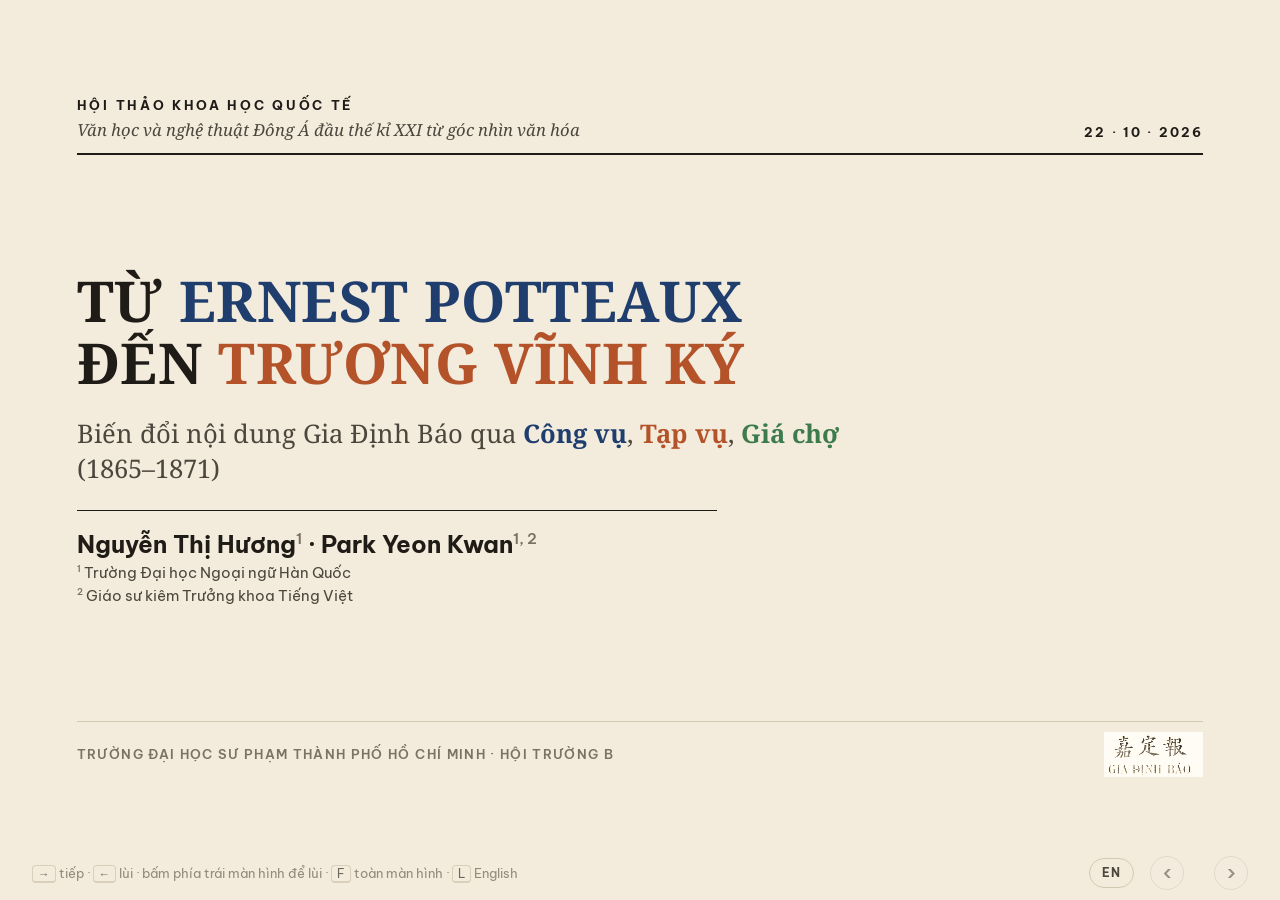
==== commit ffb44cfb: "Trình chiếu: khung chuẩn cho mọi trang (phần, tiêu đề, nguồn) và bìa hội thảo chuẩn Co-Authored-By: " ====
--- a/GiaDinhBao_TrinhChieu.html
+++ b/GiaDinhBao_TrinhChieu.html
@@ -208,9 +208,6 @@
 .fact.small b { font-family: inherit; font-size: inherit; line-height: inherit; color: var(--ink); }
 .chips3 { display: flex; flex-wrap: wrap; gap: 10px; }
 .chips3 span { font-weight: 700; font-size: clamp(15px, 1.7vw, 22px); color: var(--paper); background: var(--c); padding: 6px 16px; border-radius: 999px; }
-body.has-img .s1, body.has-img .s8 { background: var(--bgimg) center top / cover no-repeat; }
-body.has-img .s1::before, body.has-img .s8::before { content: ""; position: absolute; inset: 0; background: rgba(243,236,221,.9); }
-body.has-img .s1 > *, body.has-img .s8 > * { position: relative; }
 
 /* ---------- Cảnh Chánh tổng tài ---------- */
 .tenure { display: flex; gap: 3px; position: relative; border-radius: 8px; overflow: visible; }
@@ -452,35 +449,45 @@
 .hud .lang { pointer-events: auto; font: 700 12px/1 var(--f-sans); letter-spacing: .08em; height: 30px; padding: 0 12px; border-radius: 999px; border: 1px solid var(--rule); background: var(--paper); color: var(--ink-2); cursor: pointer; margin-right: 6px; }
 .hud .lang:hover, .hud .lang:focus-visible { border-color: var(--ink-2); color: var(--ink); }
 
-/* ---- trang đầu & cuối: bìa đối xứng (tiêu đề in hoa · hoa văn · hai tác giả) ---- */
-.scene.cv { background: radial-gradient(ellipse 60% 55% at 50% 48%, #FBF7EE 0%, #F4ECDC 70%, #EADFC8 100%); }
-.cv::before { content: ""; position: absolute; inset: 0; background: var(--bgimg, none) center / cover no-repeat; opacity: .07; filter: sepia(.6) blur(1px); pointer-events: none; }
-.cv-frame { position: absolute; inset: clamp(12px, 2.2vw, 28px); border: 1.5px solid #A9864F; pointer-events: none; }
-.cv-frame::after { content: ""; position: absolute; inset: 6px; border: 1px solid rgba(169,134,79,.5); }
-.cv-text { position: relative; width: min(1120px, 100%); text-align: center; padding: clamp(20px, 4vh, 44px) clamp(12px, 3vw, 40px); }
-.cv-text::before { content: ""; position: absolute; inset: -20px -50px; z-index: -1; background: radial-gradient(ellipse 50% 50% at 50% 50%, rgba(251,247,238,.95) 0%, rgba(251,247,238,.75) 55%, rgba(251,247,238,0) 100%); }
-.cv-h { margin: 0; font-family: var(--f-serif); font-weight: 600; text-transform: uppercase; font-size: clamp(18px, 2.7vw, 40px); line-height: 1.5; color: #3A3026; letter-spacing: .01em; }
-.cv-h .ln { display: block; }
-.cv-h em { font-style: normal; color: #A07E45; }
-.cv-h em.p { color: var(--pot); } .cv-h em.t { color: var(--tvk); }
-.cv-orn { display: flex; align-items: center; justify-content: center; gap: 16px; margin: clamp(16px, 3.2vh, 30px) auto clamp(14px, 2.8vh, 26px); color: #A9864F; }
-.cv-orn::before, .cv-orn::after { content: ""; width: clamp(60px, 10vw, 150px); height: 1px; background: #B8995F; }
-.cv-orn span { font-family: var(--f-serif); font-size: clamp(14px, 1.5vw, 20px); letter-spacing: .3em; padding-left: .3em; }
-.cv-spk { display: grid; grid-template-columns: 1fr 1fr; max-width: 980px; margin: 0 auto; }
-.cv-spk > div { padding: 0 clamp(14px, 2.4vw, 34px); }
-.cv-spk > div + div { border-left: 1px solid rgba(169,134,79,.5); }
-.cv-spk .nm { font-family: var(--f-serif); font-weight: 600; font-size: clamp(18px, 2vw, 28px); color: #3A3026; margin-bottom: 6px; }
-.cv-spk .af { font-size: clamp(12px, 1.25vw, 17px); line-height: 1.5; color: #6B6052; }
-.cv-spk .af span { display: block; }
-.cv-ty { margin: 0; font-family: var(--f-serif); font-weight: 600; font-size: clamp(38px, 5.6vw, 80px); color: #3A3026; letter-spacing: .01em; }
-.cv-ml { font-size: clamp(12px, 1.3vw, 17px); letter-spacing: .24em; text-transform: uppercase; color: #6B6052; font-weight: 600; }
-.cv-foot { position: absolute; left: 0; right: 0; bottom: clamp(56px, 9vh, 92px); text-align: center; font-size: clamp(10px, 1vw, 13px); letter-spacing: .14em; text-transform: uppercase; color: #8A7D6A; font-weight: 600; padding: 0 32px; }
-@media (max-width: 760px) { .cv-spk { grid-template-columns: 1fr; gap: 14px; } .cv-spk > div + div { border-left: 0; } .cv-h .ln { display: inline; } .cv-h .ln::after { content: " "; } }
-.scene.cv.cur [style*="--i"] { animation: npIn .9s var(--ease) both; animation-delay: calc(var(--i) * .3s + .15s); }
-.scene.cv.cur .cv-orn::before, .scene.cv.cur .cv-orn::after { animation: npRule 1s .5s var(--ease) both; }
-@keyframes npIn { from { opacity: 0; transform: translateY(10px); } to { opacity: 1; transform: none; } }
-@keyframes npRule { from { transform: scaleX(0); } to { transform: scaleX(1); } }
-@media (prefers-reduced-motion: reduce) { .scene.cv.cur * { animation: none !important; } }
+/* ---- khung chuẩn cho mọi trang nội dung: đầu trang (phần · tiêu đề) và chân trang (nguồn) ---- */
+.scene.std { padding-top: clamp(92px, 15vh, 128px); padding-bottom: clamp(76px, 12vh, 112px); }
+.scene.std.s5top { padding-top: clamp(92px, 15vh, 128px); }
+.sh { position: absolute; top: clamp(16px, 3.2vh, 32px); left: clamp(16px, 6vw, 96px); right: clamp(16px, 6vw, 96px); display: flex; justify-content: space-between; align-items: flex-end; gap: 16px; padding-bottom: 10px; border-bottom: 1px solid var(--rule); text-align: left; }
+.sh-l { display: grid; gap: 4px; min-width: 0; }
+.sh-sec { font-size: clamp(10px, .95vw, 12.5px); letter-spacing: .2em; text-transform: uppercase; font-weight: 700; color: var(--mark); }
+.sh-t { margin: 0; font-family: var(--f-serif); font-weight: 700; font-size: clamp(18px, 2.2vw, 30px); line-height: 1.2; color: var(--ink); }
+.sh-r { flex: none; font-size: clamp(10px, .9vw, 12px); letter-spacing: .12em; text-transform: uppercase; color: var(--muted); font-weight: 600; }
+.sf { position: absolute; left: clamp(16px, 6vw, 96px); right: clamp(16px, 6vw, 96px); bottom: clamp(46px, 7.5vh, 66px); padding-top: 6px; border-top: 1px solid var(--rule); font-size: clamp(10px, .95vw, 12.5px); color: var(--muted); text-align: left; }
+.scene.std .inner > .eyebrow:first-child, .scene.std .cbh, .scene.std .thx { display: none; }
+.scene > .sh, .scene > .sf { position: absolute !important; text-align: left; }
+.scene.std .svg7 { max-height: calc(100vh - clamp(250px, 40vh, 330px)); width: auto; max-width: 100%; margin: 0 auto; display: block; }
+@media (max-height: 760px) { .scene.std table.cb { font-size: 11px; line-height: 1.2; } .scene.std table.cb td { padding: 1px 6px; } .scene.std .cbrule { font-size: 12px; margin-bottom: 0; } }
+@media (max-width: 720px) { .sh-r { display: none; } .scene.std { padding-top: 96px; } .scene.std .cbrule { display: none; } }
+
+/* ---- bìa hội thảo chuẩn ---- */
+.scene.cb { background: var(--paper); }
+.cb-wrap { width: min(1160px, 100%); height: min(100%, 680px); display: grid; grid-template-rows: auto 1fr auto; }
+.cb-top { display: flex; justify-content: space-between; align-items: flex-end; gap: 16px; padding-bottom: 12px; border-bottom: 2px solid var(--ink); text-align: left; }
+.cb-top div { display: grid; gap: 4px; }
+.cb-top b { font-size: clamp(11px, 1.05vw, 14px); letter-spacing: .2em; text-transform: uppercase; color: var(--ink); }
+.cb-top div span { font-family: var(--f-serif); font-style: italic; font-size: clamp(13px, 1.3vw, 17px); color: var(--ink-2); }
+.cb-date { flex: none; font-size: clamp(11px, 1.05vw, 14px); letter-spacing: .16em; font-weight: 700; color: var(--ink); }
+.cb-main { display: flex; flex-direction: column; justify-content: center; align-items: flex-start; gap: clamp(14px, 2.6vh, 26px); text-align: left; padding: clamp(16px, 3vh, 32px) 0; }
+.cb-h { margin: 0; font-family: var(--f-serif); font-weight: 700; text-transform: uppercase; letter-spacing: .01em; font-size: clamp(28px, 4.4vw, 62px); line-height: 1.1; color: var(--ink); max-width: 18em; }
+.cb-h .p { color: var(--pot); } .cb-h .t { color: var(--tvk); white-space: nowrap; }
+.cb-ty { text-transform: none; font-size: clamp(36px, 5.6vw, 80px); }
+.cb-sub { font-family: var(--f-serif); font-size: clamp(16px, 2vw, 28px); line-height: 1.35; color: var(--ink-2); max-width: 30em; }
+.cb-sub .nw { white-space: nowrap; }
+.cb-au { border-top: 1px solid var(--ink); padding-top: clamp(10px, 2vh, 18px); width: min(640px, 100%); display: grid; gap: 4px; }
+.cb-names { font-size: clamp(17px, 1.9vw, 25px); font-weight: 700; color: var(--ink); }
+.cb-names sup, .cb-aff sup { font-size: .6em; font-weight: 600; color: var(--muted); }
+.cb-aff { font-size: clamp(12px, 1.2vw, 16px); color: var(--ink-2); }
+.cb-bot { display: flex; justify-content: space-between; align-items: center; gap: 16px; padding-top: 10px; border-top: 1px solid var(--rule); font-size: clamp(11px, 1.05vw, 14px); letter-spacing: .1em; text-transform: uppercase; color: var(--muted); font-weight: 600; text-align: left; }
+.cb-bot img { height: clamp(30px, 5vh, 46px); width: auto; mix-blend-mode: multiply; filter: sepia(.4); opacity: .85; }
+@media (max-width: 720px) { .cb-top { flex-direction: column; align-items: flex-start; } .cb-top div span { display: none; } }
+.scene.cb.cur [style*="--i"] { animation: npIn .7s var(--ease) both; animation-delay: calc(var(--i) * .15s + .1s); }
+@keyframes npIn { from { opacity: 0; transform: translateY(8px); } to { opacity: 1; transform: none; } }
+@media (prefers-reduced-motion: reduce) { .scene.cb.cur * { animation: none !important; } }
 </style>
 
 </head>
@@ -488,21 +495,24 @@
 <div class="deck" id="deck">
 
   <!-- 0 · tiêu đề -->
-  <section class="scene s0 cv" data-steps="0" data-label="" aria-label="Trang tiêu đề">
-    <div class="cv-frame" aria-hidden="true"></div>
-    <div class="cv-text">
-      <h1 class="cv-h" style="--i:0"><span class="ln">Từ <em class="p">Ernest Potteaux</em> đến <em class="t">Trương Vĩnh Ký</em>:</span><span class="ln">biến đổi nội dung <em>Gia Định Báo</em> qua</span><span class="ln">Công vụ, Tạp vụ, Giá chợ (1865–1871)</span></h1>
-      <div class="cv-orn" style="--i:1"><span>嘉定報</span></div>
-      <div class="cv-spk" style="--i:2">
-          <div><p class="nm">Nguyễn Thị Hương</p><p class="af"><span>Trường Đại học Ngoại ngữ Hàn Quốc</span></p></div>
-          <div><p class="nm">Park Yeon Kwan</p><p class="af"><span>Giáo sư kiêm Trưởng khoa Tiếng Việt,</span><span>Trường Đại học Ngoại ngữ Hàn Quốc</span></p></div>
+  <section class="scene s0 cb" data-steps="0" data-label="" aria-label="Trang tiêu đề">
+    <div class="cb-wrap">
+      <div class="cb-top" style="--i:0"><div><b>Hội thảo khoa học quốc tế</b><span>Văn học và nghệ thuật Đông Á đầu thế kỉ XXI từ góc nhìn văn hóa</span></div><span class="cb-date">22 · 10 · 2026</span></div>
+      <div class="cb-main">
+        <h1 class="cb-h" style="--i:1">Từ <span class="p">Ernest Potteaux</span> đến <span class="t">Trương Vĩnh Ký</span></h1>
+        <p class="cb-sub" style="--i:2">Biến đổi nội dung Gia Định Báo qua <b style="color:var(--cv)">Công vụ</b>, <b style="color:var(--tv)">Tạp vụ</b>, <b style="color:var(--gc)">Giá chợ</b> <span class="nw">(1865–1871)</span></p>
+        <div class="cb-au" style="--i:3">
+          <p class="cb-names">Nguyễn Thị Hương<sup>1</sup> · Park Yeon Kwan<sup>1, 2</sup></p>
+          <p class="cb-aff"><sup>1</sup> Trường Đại học Ngoại ngữ Hàn Quốc</p>
+          <p class="cb-aff"><sup>2</sup> Giáo sư kiêm Trưởng khoa Tiếng Việt</p>
         </div>
-    </div>
-    <p class="cv-foot" style="--i:3">Hội thảo khoa học quốc tế · Trường Đại học Sư phạm Thành phố Hồ Chí Minh · 22 · 10 · 2026</p>
+      </div>
+      <div class="cb-bot" style="--i:5"><span>Trường Đại học Sư phạm Thành phố Hồ Chí Minh · Hội trường B</span><img src="[data-uri]" alt="Gia Định Báo"></div>
+    </div>
   </section>
 
   <!-- 1 -->
-  <section class="scene s1" data-steps="0" aria-label="Cảnh 1: câu hỏi">
+  <section class="scene std s1" data-steps="0" aria-label="Cảnh 1: câu hỏi" data-sec="I. Đặt vấn đề" data-title="Câu hỏi nghiên cứu" data-src="">
     <div class="inner" style="align-items:center">
       <p class="date">16<i>·</i>09<i>·</i>1869</p>
       <p class="q1">Điểm gãy hay điểm chuyển tiếp?</p>
@@ -516,7 +526,7 @@
 
 
   <!-- GDB -->
-  <section class="scene" data-steps="2" aria-label="Cảnh 2: Gia Định Báo và mốc 16/9/1869">
+  <section class="scene std" data-steps="2" aria-label="Cảnh 2: Gia Định Báo và mốc 16/9/1869" data-sec="I. Đặt vấn đề" data-title="Gia Định Báo và mốc chuyển giao 16/9/1869" data-src="Ảnh: Gia Định Báo số 2 (15/2/1866) và số 10 (1/4/1870), Thư viện Quốc gia Pháp (BnF)">
     <div class="inner">
       <div class="gdb">
         <figure class="paperimg" id="imgframe">
@@ -540,7 +550,7 @@
   </section>
 
   <!-- 2b · nghiên cứu trước -->
-  <section class="scene" data-steps="1" data-label="2b" aria-label="Nghiên cứu trước về giai đoạn Trương Vĩnh Ký">
+  <section class="scene std" data-steps="1" data-label="2b" aria-label="Nghiên cứu trước về giai đoạn Trương Vĩnh Ký" data-sec="I. Đặt vấn đề" data-title="Nhận định của các nghiên cứu trước" data-src="Nguồn: Huỳnh Văn Tòng (2000); Đỗ Quang Hưng và cs. (2000); Nguyen T. K. O. (2022)">
     <div class="inner">
       <p class="eyebrow">Nghiên cứu trước nói gì về giai đoạn Trương Vĩnh Ký?</p>
       <div class="prior">
@@ -561,7 +571,7 @@
   </section>
 
   <!-- Chánh tổng tài -->
-  <section class="scene" data-steps="0" data-hook="sCtt" aria-label="Cảnh 3: tư liệu, 61 trên 136 số">
+  <section class="scene std" data-steps="0" data-hook="sCtt" aria-label="Cảnh 3: tư liệu, 61 trên 136 số" data-sec="II. Tư liệu và phương pháp" data-title="Tư liệu: 61 trên 136 số báo hiện còn (44,9%)" data-src="Nguồn: BnF; Thư viện Khoa học Tổng hợp TP.HCM; Southeast Asian Newspapers · Mỗi ô là một số báo">
     <div class="inner">
       <p class="eyebrow">Tờ báo còn lại bao nhiêu? · 61 / 136 số (44,9%), 1865–1871</p>
       <div class="tenure">
@@ -583,7 +593,7 @@
 
 
   <!-- Một số báo được chia thế nào -->
-  <section class="scene" data-steps="2" data-hook="sIss" aria-label="Cảnh 4: từ trang báo đến đơn vị văn bản">
+  <section class="scene std" data-steps="2" data-hook="sIss" aria-label="Cảnh 4: từ trang báo đến đơn vị văn bản" data-sec="II. Tư liệu và phương pháp" data-title="Quy trình: từ trang báo đến đơn vị văn bản" data-src="Ví dụ: Gia Định Báo số 2, 15/2/1866 (BnF)">
     <div class="inner wide">
       <p class="eyebrow">Từ trang báo đến đơn vị văn bản · Gia Định Báo số 2, 15/2/1866</p>
       <div class="pages" id="pages"></div>
@@ -592,7 +602,7 @@
   </section>
 
   <!-- Hai trục mã hóa -->
-  <section class="scene" data-steps="0" aria-label="Cảnh 5: ba trục phân tích">
+  <section class="scene std" data-steps="0" aria-label="Cảnh 5: ba trục phân tích" data-sec="II. Tư liệu và phương pháp" data-title="Ba trục phân tích độc lập" data-src="">
     <div class="inner">
       <p class="eyebrow">Mỗi đơn vị văn bản được mô tả trên ba trục, ứng với ba câu hỏi</p>
       <div class="axes3">
@@ -605,7 +615,7 @@
   </section>
 
   <!-- 6 -->
-  <section class="scene s5top" data-steps="0" aria-label="Cảnh 6: codebook hình thức">
+  <section class="scene std s5top" data-steps="0" aria-label="Cảnh 6: codebook hình thức" data-sec="II. Tư liệu và phương pháp" data-title="Khung mã hóa (1): 11 nhóm hình thức" data-src="Số đơn vị trên N = 888 · Ví dụ là đơn vị thật trong corpus · Định nghĩa: khung mã hóa của nhóm tác giả">
     <div class="inner wide">
       <div id="axForms"></div>
       <p class="cbrule">Định nghĩa theo <b>chức năng</b>, kèm quy tắc loại trừ: chỉ thuật lại việc chính quyền đã làm → <b>tin</b>, không phải văn bản công quyền · trọng tâm là lập luận, khuyên bảo → <b>nghị luận</b>, không phải bài tri thức · mỗi đơn vị một hình thức chính; tính lai ghép ghi ở mã phụ, không cộng vào mẫu số.</p>
@@ -613,7 +623,7 @@
   </section>
 
   <!-- 7 -->
-  <section class="scene s5top" data-steps="0" aria-label="Cảnh 7: codebook chủ đề">
+  <section class="scene std s5top" data-steps="0" aria-label="Cảnh 7: codebook chủ đề" data-sec="II. Tư liệu và phương pháp" data-title="Khung mã hóa (2): 15 nhóm chủ đề" data-src="Số đơn vị trên N = 888 · Ví dụ là đơn vị thật trong corpus · Định nghĩa: khung mã hóa của nhóm tác giả">
     <div class="inner wide">
       <div id="axTopics"></div>
       <p class="cbrule">Chọn <b>lĩnh vực chi phối</b> văn bản, không mã theo người hay cơ quan xuất hiện: có tên quan chức nhưng chủ yếu nói về giá cả → <b>kinh tế</b>. “Đa chủ đề” chỉ là mã kỹ thuật, <b>không phải chủ đề thứ 16</b>.</p>
@@ -621,7 +631,7 @@
   </section>
 
   <!-- 8 -->
-  <section class="scene" data-steps="0" aria-label="Cảnh 8: từ codebook đến dữ liệu thật">
+  <section class="scene std" data-steps="0" aria-label="Cảnh 8: từ codebook đến dữ liệu thật" data-sec="II. Tư liệu và phương pháp" data-title="Ví dụ áp dụng ba trục mã hóa" data-src="Nguồn: Gia Định Báo số 2, 15/2/1866, mục Công vụ (BnF)">
     <div class="inner">
       <p class="eyebrow">Từ codebook đến dữ liệu thật · cùng mục Công vụ, số 2, 15/2/1866</p>
       <div class="ex2">
@@ -640,7 +650,7 @@
   </section>
 
   <!-- 2 -->
-  <section class="scene" data-steps="4" aria-label="Cảnh 9: dữ liệu">
+  <section class="scene std" data-steps="4" aria-label="Cảnh 9: dữ liệu" data-sec="II. Tư liệu và phương pháp" data-title="Quy mô dữ liệu" data-src="Corpus 1865–1871 · Phân đoạn và mã hóa của nhóm tác giả">
     <div class="inner">
       <p class="eyebrow">Chúng tôi đã nhìn vào bao nhiêu dữ liệu?</p>
       <div class="nums">
@@ -654,7 +664,7 @@
   </section>
 
   <!-- 3 -->
-  <section class="scene" data-steps="2" data-hook="s3" aria-label="Cảnh 10: ba mục thành hai mục">
+  <section class="scene std" data-steps="2" data-hook="s3" aria-label="Cảnh 10: ba mục thành hai mục" data-sec="III. Kết quả" data-title="Kết quả 1 · Cấu trúc: từ ba chuyên mục còn hai" data-src="Tỷ lệ số báo hiện còn có từng chuyên mục, theo năm (tử số / số hiện còn)">
     <div class="inner">
       <p class="eyebrow">Tỷ lệ số báo hiện còn có từng chuyên mục</p>
       <div class="s3grid">
@@ -665,7 +675,7 @@
   </section>
 
   <!-- 4 -->
-  <section class="scene" data-steps="2" data-hook="s4" aria-label="Cảnh 11: ba mức chuyên biệt">
+  <section class="scene std" data-steps="2" data-hook="s4" aria-label="Cảnh 11: ba mức chuyên biệt" data-sec="III. Kết quả" data-title="Kết quả 2 · Mức độ chuyên biệt của ba chuyên mục" data-src="Tỷ lệ hình thức chiếm ưu thế trong từng chuyên mục · N = 888">
     <div class="inner">
       <p class="eyebrow">Ba chuyên mục không giống nhau</p>
       <div class="rings" id="rings">
@@ -687,7 +697,7 @@
   </section>
 
   <!-- 5 -->
-  <section class="scene" data-steps="5" data-hook="s5" aria-label="Cảnh 12: kinh tế ngoài Giá chợ">
+  <section class="scene std" data-steps="5" data-hook="s5" aria-label="Cảnh 12: kinh tế ngoài Giá chợ" data-sec="III. Kết quả" data-title="Kết quả 3 · Thông tin kinh tế nằm ngoài Giá chợ" data-src="208 đơn vị có chủ đề chính là kinh tế · Mỗi chấm là một đơn vị">
     <div class="inner">
       <div class="s5">
         <div style="display:grid;gap:clamp(8px,2vh,20px)">
@@ -709,7 +719,7 @@
   </section>
 
   <!-- 6 -->
-  <section class="scene" data-steps="2" data-hook="s6" aria-label="Cảnh 13: Tạp vụ tái phân bố">
+  <section class="scene std" data-steps="2" data-hook="s6" aria-label="Cảnh 13: Tạp vụ tái phân bố" data-sec="III. Kết quả" data-title="Kết quả 4 · Tạp vụ: tái phân bố hình thức và chủ đề" data-src="% trong mục Tạp vụ, so sánh hai giai đoạn người phụ trách">
     <div class="inner">
       <p class="eyebrow">Tạp vụ: nơi thay đổi mạnh nhất · % trong Tạp vụ</p>
       <div class="s6wrap">
@@ -729,7 +739,7 @@
   </section>
 
   <!-- 7 -->
-  <section class="scene" data-steps="3" data-hook="s7" aria-label="Cảnh 14: ba pha">
+  <section class="scene std" data-steps="3" data-hook="s7" aria-label="Cảnh 14: ba pha" data-sec="IV. Thảo luận" data-title="Thay đổi bắt đầu từ khi nào? Phân tích ba pha" data-src="% trong Tạp vụ · Pha 1: 34 số · Pha 2: 11 số · Pha 3: 15 số · Mỗi đường dùng thang đo riêng">
     <div class="inner">
       <p class="eyebrow">Ba chỉ báo trong Tạp vụ, qua ba pha</p>
       <svg class="svg7" id="svg7" viewBox="0 0 1000 520" role="img" aria-label="Tri thức 6,1 → 12,2 → 21,0%; Lịch sử–địa lý 3,2 → 9,8 → 15,4%; Có nhan đề 28,9 → 65,9 → 79,0%. Cả ba tăng liên tục qua mốc 16/9/1869.">
@@ -747,7 +757,7 @@
   </section>
 
   <!-- 8 -->
-  <section class="scene s8" data-steps="1" aria-label="Cảnh 15: kết luận">
+  <section class="scene std s8" data-steps="1" aria-label="Cảnh 15: kết luận" data-sec="V. Kết luận" data-title="Ba đặc điểm của quá trình biến đổi" data-src="">
     <div class="inner" style="align-items:center">
       <div class="words"><p>CHUYỂN TIẾP</p><p>TÁI CẤU TRÚC</p><p>PHÂN HÓA</p></div>
       <p class="range">Gia Định Báo, 1865–1871</p>
@@ -755,7 +765,7 @@
     </div>
   </section>
   <!-- 16 · tài liệu tham khảo -->
-  <section class="scene s9" data-steps="0" data-label="" aria-label="Tài liệu tham khảo">
+  <section class="scene std s9" data-steps="0" data-label="" aria-label="Tài liệu tham khảo" data-sec="" data-title="Tài liệu tham khảo" data-src="">
     <div class="inner">
       <div class="thx"><h2>Tài liệu tham khảo</h2></div>
       <ul class="refs">
@@ -775,14 +785,19 @@
     </div>
   </section>
   <!-- 17 · cảm ơn -->
-  <section class="scene s10 cv" data-steps="0" data-label="" aria-label="Cảm ơn">
-    <div class="cv-frame" aria-hidden="true"></div>
-    <div class="cv-text">
-      <h2 class="cv-ty" style="--i:0">Xin trân trọng cảm ơn</h2>
-      <div class="cv-orn" style="--i:1"><span>嘉定報</span></div>
-      <p class="cv-ml" style="--i:2">Thank you · 감사합니다</p>
-    </div>
-    <p class="cv-foot" style="--i:3">Hội thảo khoa học quốc tế · Trường Đại học Sư phạm Thành phố Hồ Chí Minh · 22 · 10 · 2026</p>
+  <section class="scene s10 cb" data-steps="0" data-label="" aria-label="Cảm ơn">
+    <div class="cb-wrap">
+      <div class="cb-top" style="--i:0"><div><b>Hội thảo khoa học quốc tế</b><span>Văn học và nghệ thuật Đông Á đầu thế kỉ XXI từ góc nhìn văn hóa</span></div><span class="cb-date">22 · 10 · 2026</span></div>
+      <div class="cb-main">
+        <h2 class="cb-h cb-ty" style="--i:1">Xin trân trọng cảm ơn!</h2>
+        <p class="cb-sub" style="--i:2">Thank you · 감사합니다</p>
+        <div class="cb-au" style="--i:3">
+          <p class="cb-names">Nguyễn Thị Hương · Park Yeon Kwan</p>
+          <p class="cb-aff">Trường Đại học Ngoại ngữ Hàn Quốc</p>
+        </div>
+      </div>
+      <div class="cb-bot" style="--i:5"><span>Trường Đại học Sư phạm Thành phố Hồ Chí Minh · Hội trường B</span><img src="[data-uri]" alt="Gia Định Báo"></div>
+    </div>
   </section>
 
 
@@ -803,6 +818,14 @@
   const css = n => getComputedStyle(document.documentElement).getPropertyValue(n).trim();
   let si = 0, st = 0;
 
+
+  /* ---------- Khung chuẩn: đầu trang (phần · tiêu đề · tên đề tài) và chân trang (nguồn) ---------- */
+  document.querySelectorAll('.scene.std').forEach(sc => {
+    const h = document.createElement('header'); h.className = 'sh';
+    h.innerHTML = `<div class="sh-l">${sc.dataset.sec ? `<span class="sh-sec">${sc.dataset.sec}</span>` : ''}<h2 class="sh-t">${sc.dataset.title}</h2></div><span class="sh-r">Gia Định Báo · 1865–1871</span>`;
+    sc.prepend(h);
+    if (sc.dataset.src) { const f = document.createElement('p'); f.className = 'sf'; f.textContent = sc.dataset.src; sc.appendChild(f); }
+  });
   /* ---------- Cảnh 3: dữ liệu hiện diện ---------- */
   const YEARS = [1865, 1866, 1867, 1868, 1869, 1870, 1871];
   const ISS = [3, 10, 12, 7, 16, 10, 3];
@@ -1155,7 +1178,7 @@
     return [...el.children].every(k => I18N_INL.has(k.tagName.toUpperCase()) && !k.hasAttribute('data-s'));
   };
   const i18nBlocks = root => [...root.querySelectorAll('*')].filter(el => i18nIsLeaf(el) && !(el.parentElement && i18nIsLeaf(el.parentElement)));
-  const I18N = {"Hội thảo khoa học quốc tế“Văn học và nghệ thuật Đông Á đầu thế kỉ XXI từ góc nhìn văn hóa”": "<b>International Conference</b><span>“Cultural Perspectives on Twenty-First-Century Literature and Arts in the East Asian Cultural Sphere”</span>", "Từ Ernest Potteauxđến Trương Vĩnh Ký": "From <span class=\"p\">Ernest Potteaux</span><br>to <span class=\"t\">Trương Vĩnh Ký</span>", "Biến đổi nội dung Gia Định Báo qua Công vụ, Tạp vụ, Giá chợ (1865–1871)": "Content transformation in Gia Định Báo across <b style=\"color:var(--cv)\">Công vụ</b>, <b style=\"color:var(--tv)\">Tạp vụ</b> and <b style=\"color:var(--gc)\">Giá chợ</b> <span class=\"nw\">(1865–1871)</span>", "Nguyễn Thị HươngTrường Đại học Ngoại ngữ Hàn Quốc": "<b>Nguyễn Thị Hương</b><span>Hankuk University of Foreign Studies</span>", "Park Yeon-KwanKhoa Tiếng Việt, Trường Đại học Ngoại ngữ Hàn Quốc": "<b>Park Yeon-Kwan</b><span>Department of Vietnamese, Hankuk University of Foreign Studies</span>", "Trường Đại học Sư phạm Thành phố Hồ Chí Minh · 22/10/2026": "Ho Chi Minh City University of Education · 22 October 2026", "Điểm gãy hay điểm chuyển tiếp?": "A break or a transition?", "GIA-ĐỊNH BÁOBấm vào đây để chọn ảnh một trang báo": "<b>GIA-ĐỊNH BÁO</b><span>Click to choose a page image</span>", "Gia Định Báo, số 2, 15/2/1866 · Nguồn: BnF": "Gia Định Báo, no. 2, 15/2/1866 · Source: BnF", "Tờ báo chữ Quốc ngữ đầu tiên": "The first Quốc ngữ newspaper", "15/4/1865số đầu tiên tại Sài Gòn · tồn tại đến 1909 · do chính quyền thuộc địa Pháp tại Nam Kỳ lập, cấp kinh phí và kiểm soát": "<b>15/4/1865</b><span>first issue in Saigon · ran until 1909 · founded, funded and controlled by the French colonial administration in Cochinchina</span>", "16/9/1869Quyết định số 189: Trương Vĩnh Ký thay Ernest Potteaux làm Chánh tổng tài, người phụ trách nội dung": "<b style=\"color:var(--mark)\">16/9/1869</b><span>Decision no. 189: Trương Vĩnh Ký replaces Ernest Potteaux as <b>Chánh tổng tài</b> (editor-in-chief)</span>", "Tên Chánh tổng tài in ở trang cuối · số 10, 1/4/1870 (BnF)": "The editor’s name printed on the last page · no. 10, 1/4/1870 (BnF)", "ba chuyên mục được đo, 1865–1871": "the three sections measured, 1865–1871", "Nghiên cứu trước nói gì về giai đoạn Trương Vĩnh Ký?": "What did earlier studies say about the Trương Vĩnh Ký period?", "Tạm dịch · về mục Tạp vụDưới thời Trương Vĩnh Ký làm Chánh tổng tài, nội dung mục này của Gia Định Báo trở nên phong phú và thực sự mang lại thông tin hay, hữu ích cho người đọc.": "<small>Original English quotation · on the Tạp vụ section</small>", "“Năm 1869, dưới sự điều khiển trực tiếp của Trương Vĩnh Ký, nội dung tờ Gia Định Báo có phần phong phú hơn. Người ta còn tìm thấy có những bài nghiên cứu về lịch sử, thơ, chuyện cổ tích…”": "“In 1869, under the direct leadership of Trương Vĩnh Ký, the content of Gia Định Báo became <b>somewhat richer</b>. One even finds studies on history, poems, folk tales…”", "“Dưới sự điều khiển của cây bút tài ba Trương Vĩnh Ký, tờ Gia Định Báo có nhiều thay đổi quan trọng: báo ra tháng 4 số, nội dung khởi sắc và có nhiều bạn đọc hơn.”": "“Under the talented pen of Trương Vĩnh Ký, Gia Định Báo underwent <b>many important changes</b>: four issues a month, livelier content and more readers.”", "Đỗ Quang Hưng và cộng sự (2000)": "Đỗ Quang Hưng et al. (2000) · our translation", "Cùng nhận định: Dương Thu Hằng (2015); Nguyễn Văn Hà (2016)": "Similar views: Dương Thu Hằng (2015); Nguyễn Văn Hà (2016)", "Nhưng…các nhận định dựa trên một số ít số báo, chưa có phép đo hệ thống trên toàn bộ tư liệu hiện còn. Thời điểm chuyển giao có trùng với thời điểm nội dung thực sự bắt đầu thay đổi?": "<b>But…</b><span>these assessments rest on a small number of issues, not on a systematic measurement of the whole surviving corpus.</span> <q>Does the moment of handover coincide with the moment the content actually began to change?</q>", "Tờ báo còn lại bao nhiêu? · 61 / 136 số (44,9%), 1865–1871": "How much of the paper survives? · 61 / 136 issues (44.9%), 1865–1871", "G. Janneau tạm quyền 1 số · 1/12/1869": "G. Janneau acting editor for 1 issue · 1/12/1869", "45/63số thời Potteaux còn lại · 71,4%": "<b style=\"color:var(--pot)\">45<small>/63</small></b><span>Potteaux-era issues survive · 71.4%</span>", "15/72số thời Trương Vĩnh Ký còn lại · 20,8%": "<b style=\"color:var(--tvk)\">15<small>/72</small></b><span>Trương Vĩnh Ký-era issues survive · 20.8%</span>", "Giai đoạn cần so sánh nhất lại thất lạc nhiều nhất.": "The period we most need to compare is the one most heavily lost.", "Dữ liệu là tư liệu hiện còn, không phải mẫu ngẫu nhiên: mô tả bằng tần số, tỷ lệ, điểm phần trăm; không suy rộng cho số đã mất.": "The data are the surviving record, not a random sample: described with frequencies, proportions and percentage points; no inference to lost issues.", "Từ trang báo đến đơn vị văn bản · Gia Định Báo số 2, 15/2/1866": "From newspaper page to text unit · Gia Định Báo no. 2, 15/2/1866", "Trang 1": "Page 1", "Đầu báo · lịch con nước": "Masthead · tide table", "Trang 2": "Page 2", "Trang 3": "Page 3", "Trang 4": "Page 4", "Nhãn GIA CHỢ": "GIA CHỢ label", "Mỗi đơn vị văn bản được mô tả trên ba trục, ứng với ba câu hỏi": "Each text unit is described on three axes, answering three questions", "Trục 1": "Axis 1", "Chuyên mục": "Section", "Văn bản nằm ở đâu trên mặt báo?": "Where does the text sit on the page?", "Trục 2 · 11 nhóm": "Axis 2 · 11 categories", "Hình thức": "Form", "Văn bản làm gì với người đọc?": "What does the text do for the reader?", "ra lệnh · báo tin · giải thích tri thức · mời giao dịch · kể chuyện · liệt kê dữ liệu…": "order · report · explain knowledge · invite a transaction · tell a story · list data…", "Trục 3 · 15 nhóm": "Axis 3 · 15 categories", "Chủ đề": "Topic", "Văn bản chủ yếu nói về lĩnh vực gì?": "What field is the text mainly about?", "pháp luật · kinh tế · giao thông · nông nghiệp · lịch sử – địa lý · khoa học – kỹ thuật…": "law · economy · transport · agriculture · history–geography · science–technology…", "Ba trục được mã hóa độc lập: không suy hình thức hay chủ đề từ tên chuyên mục.": "The three axes are coded <b>independently</b>: form and topic are never inferred from the section name.", "Hình thứcVăn bản đang LÀM GÌ? · 11 nhóm": "<b>Form</b><span>What does the text DO? · 11 categories</span>", "Nhóm": "Category", "Khái niệm": "Definition", "Ví dụ trong Gia Định Báo": "Example in Gia Định Báo", "Số đv": "Units", "Tin – tường thuật sự kiện": "News report", "Thuật lại một sự việc thống nhất, có nhân vật, thời gian, địa điểm hoặc diễn biến.": "Recounts a single event with actors, time, place or course of events.", "Người đi làm củi bị cọp vồ24/10/1869": "<i>Người đi làm củi bị cọp vồ</i><small>“Woodcutter attacked by a tiger” · 24/10/1869</small>", "Văn bản công quyền – quy phạm – quyết định": "Official / normative document", "Tạo hoặc cụ thể hóa quyền, nghĩa vụ: ra lệnh, cấm, cho phép, bổ nhiệm, đặt mức thu, đặt thủ tục, ân xá, bản án.": "Creates or specifies rights and duties: orders, bans, permits, appointments, levies, procedures, pardons, sentences.", "Điều lệ về bày nghề cá (4 điều)15/2/1866": "<i>Điều lệ về bày nghề cá (4 điều)</i><small>“Regulations on fishing (4 articles)” · 15/2/1866</small>", "Bảng giá – bảng kê – danh sách – thống kê": "Price table – list – statistics", "Thông tin trình bày chủ yếu dưới dạng liệt kê có cấu trúc: giá chợ, danh sách, bảng số liệu.": "Information presented mainly as a structured list: market prices, lists, tables of figures.", "Giá chợ Tân-an15/2/1866": "<i>Giá chợ Tân-an</i><small>“Tân An market prices” · 15/2/1866</small>", "Bài tri thức – khảo cứu – giải thích": "Knowledge article", "Cung cấp, mô tả, giải thích hoặc hướng dẫn một tri thức.": "Provides, describes, explains or teaches a body of knowledge.", "Phép làm thuốc cho trâu15/6/1866": "<i>Phép làm thuốc cho trâu</i><small>“How to treat buffaloes” · 15/6/1866</small>", "Tin tổng hợp": "News digest", "Một đơn vị gồm nhiều mẩu tin độc lập, chưa đủ căn cứ tách thành các đơn vị riêng.": "One unit made of several independent news items that cannot be reliably separated.", "Tin tàu thuyền tháng 4–515/5/1866": "<i>Tin tàu thuyền tháng 4–5</i><small>“Shipping news, April–May” · 15/5/1866</small>", "Truyện – văn chương": "Story – literature", "Kể chuyện, có nhân vật, tình tiết, cốt truyện hoặc dụng ý luân lý.": "Narrative with characters, plot or a moral purpose.", "Chuyện người nhà quê làm phước15/1/1866": "<i>Chuyện người nhà quê làm phước</i><small>“The charitable countryman” · 15/1/1866</small>", "Lời rao – quảng cáo – đấu giá – đấu thầu": "Advertisement – auction – tender", "Mời người đọc tham gia giao dịch: mua, thuê, trả giá, nhận thầu, dùng dịch vụ.": "Invites the reader into a transaction: buy, rent, bid, tender, use a service.", "Lời rao đấu thầu chở đồ nhà nước ra Côn-nôn8/3/1870": "<i>Lời rao đấu thầu chở đồ nhà nước ra Côn-nôn</i><small>“Tender to ship state goods to Côn Lôn” · 8/3/1870</small>", "Nghị luận – bình luận – khuyến dụ – giáo huấn": "Commentary – exhortation – moral instruction", "Triển khai quan điểm, đánh giá, lập luận hoặc lời khuyên nhằm thuyết phục người đọc.": "Develops a view, judgement, argument or advice meant to persuade the reader.", "Lời khuyên người ta đừng đánh bạc (bài thơ)15/9/1871": "<i>Lời khuyên người ta đừng đánh bạc (bài thơ)</i><small>“Advice against gambling (poem)” · 15/9/1871</small>", "Thông báo – yết thị": "Public notice", "Chỉ cho biết một sự việc, thời gian, thể lệ; không tạo quy tắc hay giao dịch mới.": "Only announces an event, time or rule; creates no new rule or transaction.", "Yết thị đổi triều bên Pháp: lập nền cộng hòa15/11/1870": "<i>Yết thị đổi triều bên Pháp: lập nền cộng hòa</i><small>“Notice: France proclaims the Republic” · 15/11/1870</small>", "Thư từ – văn thư – báo cáo đăng nguyên dạng": "Letter – correspondence – report reprinted", "Đăng lại thư, văn thư, báo cáo, giữ tương đối nguyên cấu trúc của văn bản gốc.": "Reprints letters, official correspondence or reports, largely keeping their original structure.", "Thơ Bình-an: dân ăn tết, làng xóm chưa yên15/4/1867": "<i>Thơ Bình-an: dân ăn tết, làng xóm chưa yên</i><small>“Letter from Bình An: New Year, villages still unsettled” · 15/4/1867</small>", "Hỏi đáp – bảng hỏi – đối thoại – phỏng vấn": "Q&amp;A – questionnaire – dialogue", "Tổ chức chủ yếu bằng câu hỏi – trả lời, bảng hỏi hoặc trao đổi giữa nhiều tiếng nói.": "Organised mainly as questions and answers, a questionnaire or an exchange of voices.", "Sách hỏi, phần thứ ba1/8/1869": "<i>Sách hỏi, phần thứ ba</i><small>“Catechism, part three” · 1/8/1869</small>", "Định nghĩa theo chức năng, kèm quy tắc loại trừ: chỉ thuật lại việc chính quyền đã làm → tin, không phải văn bản công quyền · trọng tâm là lập luận, khuyên bảo → nghị luận, không phải bài tri thức · mỗi đơn vị một hình thức chính; tính lai ghép ghi ở mã phụ, không cộng vào mẫu số.": "Defined by <b>function</b>, with exclusion rules: merely reporting what the government did → <b>news</b>, not an official document · centred on argument or advice → <b>commentary</b>, not a knowledge article · one main form per unit; hybridity goes into a secondary code and is not added to the denominator.", "Chủ đềVăn bản chủ yếu NÓI VỀ lĩnh vực gì? · 15 nhóm": "<b>Topic</b><span>What field is the text mainly ABOUT? · 15 categories</span>", "Kinh tế – tài chính – thương mại": "Economy – finance – trade", "Giá cả, tiền tệ, thuế khóa, mua bán, thị trường, đấu giá, đấu thầu.": "Prices, currency, taxes, trade, markets, auctions, tenders.", "Yết thị Hội Đấu Xảo Chung Nam 186715/4/1866": "<i>Yết thị Hội Đấu Xảo Chung Nam 1867</i><small>“Notice of the 1867 Exposition” · 15/4/1866</small>", "Pháp luật – tư pháp – an ninh": "Law – justice – security", "Tội phạm, bắt giữ, xét xử, hình phạt; quy định trật tự, cấm, phạt.": "Crime, arrest, trial, punishment; public-order rules, bans, fines.", "Hóc-môn: án mạng bà góa bán hàng8/3/1870": "<i>Hóc-môn: án mạng bà góa bán hàng</i><small>“Hóc Môn: murder of a widowed trader” · 8/3/1870</small>", "Chính trị – hành chính": "Politics – administration", "Bộ máy cai trị, chức vụ, bổ nhiệm, địa giới. Không mã chỉ vì có quan chức xuất hiện.": "Machinery of government, posts, appointments, boundaries. Not coded merely because an official appears.", "Phân hạt tòa án các huyện15/6/1866": "<i>Phân hạt tòa án các huyện</i><small>“Court districts of the counties” · 15/6/1866</small>", "Văn hóa – xã hội – phong tục – đời sống": "Culture – society – customs", "Ngôn ngữ, tên gọi, phong tục, tập quán, quan hệ xã hội, đời sống.": "Language, names, customs, social relations, daily life.", "Đám chôn con hoàng Caomên tại Sài-gòn15/5/1867": "<i>Đám chôn con hoàng Caomên tại Sài-gòn</i><small>“Funeral of a Cambodian prince in Saigon” · 15/5/1867</small>", "Tai nạn – thiên tai – sự cố": "Accidents – disasters", "Chìm ghe, cháy, bão, hạn hán, thú dữ, sự cố bất ngờ.": "Capsized boats, fires, storms, droughts, wild animals, sudden incidents.", "Vụ ghe mía chìm tại Miếu Cô-đô15/8/1865": "<i>Vụ ghe mía chìm tại Miếu Cô-đô</i><small>“Sugar-cane boat sinks at Miếu Cô Đô” · 15/8/1865</small>", "Lịch sử – địa lý": "History – geography", "Triều đại, nhân vật và sự kiện quá khứ, quốc gia, vùng đất, địa hình, các dân tộc theo không gian địa lý.": "Dynasties, past figures and events; countries, lands, terrain and peoples in geographic space.", "Bài địa lý về nước Italie1/4/1870": "<i>Bài địa lý về nước Italie</i><small>“Geography lesson on Italy” · 1/4/1870</small>", "Quân sự – chiến sự": "Military – warfare", "Chiến dịch, trận đánh, binh lính, giao tranh.": "Campaigns, battles, soldiers, fighting.", "Tin chiến sự ngày 26 Juin15/7/1866": "<i>Tin chiến sự ngày 26 Juin</i><small>“War news of 26 June” · 15/7/1866</small>", "Giáo dục – khoa cử": "Education – examinations", "Trường học, thi cử, học bổng, du học.": "Schools, examinations, scholarships, study abroad.", "Danh sách học trò Annam đi Pháp học15/4/1867": "<i>Danh sách học trò Annam đi Pháp học</i><small>“Annamese students sent to study in France” · 15/4/1867</small>", "Nông nghiệp – sản xuất – nghề nghiệp": "Agriculture – production – crafts", "Trồng trọt, chăn nuôi, nghề thủ công, phương pháp sản xuất.": "Farming, husbandry, handicrafts, production methods.", "Máy làm đường15/3/1866": "<i>Máy làm đường</i><small>“Sugar-making machine” · 15/3/1866</small>", "Giao thông – tàu thuyền – liên lạc": "Transport – shipping – communication", "Đường sá, xe cộ, tàu thuyền, tuyến đi lại, bưu chính.": "Roads, vehicles, ships, routes, postal service.", "Tin khai kinh Suez24/9/1869": "<i>Tin khai kinh Suez</i><small>“Opening of the Suez Canal” · 24/9/1869</small>", "Báo chí – xuất bản – truyền thông": "Press – publishing", "Lời tòa soạn, kêu gọi gửi bài, đính chính, cách dùng tiếng, nhà in, nhật trình.": "Editorial notes, calls for contributions, corrections, language use, printing, the newspaper.", "Khuyên người ta gởi tin cho nhựt trình24/9/1869": "<i>Khuyên người ta gởi tin cho nhựt trình</i><small>“Readers urged to send news to the paper” · 24/9/1869</small>", "Y tế – sức khỏe": "Health", "Bệnh tật, dịch bệnh, chữa trị, nhà thương.": "Illness, epidemics, treatment, hospitals.", "Bàn về bệnh ban cua lưỡi trắng và cách chữa15/8/1865": "<i>Bàn về bệnh ban cua lưỡi trắng và cách chữa</i><small>“On a fever and its cure” · 15/8/1865</small>", "Tôn giáo – tín ngưỡng": "Religion – beliefs", "Giáo lý, thần linh, nghi lễ, mê tín; kể cả bài phê phán tín ngưỡng.": "Doctrine, deities, rites, superstition; including critiques of belief.", "Lễ kiệu ảnh tại nhà thờ Sài-gòn15/7/1865": "<i>Lễ kiệu ảnh tại nhà thờ Sài-gòn</i><small>“Procession at Saigon church” · 15/7/1865</small>", "Ngoại giao – quan hệ đối ngoại": "Diplomacy", "Bang giao giữa các chính quyền, phái bộ, sứ thần.": "Relations between governments, missions, envoys.", "Tàu Couleuvre đến Huế trao phần thưởng của Hoàng đế Pháp cho Vua Annam15/7/1868": "<i>Tàu Couleuvre đến Huế trao phần thưởng của Hoàng đế Pháp cho Vua Annam</i><small>“The Couleuvre brings the French Emperor’s award to the King of Annam” · 15/7/1868</small>", "Khoa học – kỹ thuật": "Science – technology", "Giải thích cơ chế tự nhiên: sinh học, thiên văn, khí tượng, vật lý, máy móc, đo lường.": "Explains natural mechanisms: biology, astronomy, weather, physics, machines, measurement.", "Chuyện về cây mắc cỡ15/5/1868": "<i>Chuyện về cây mắc cỡ</i><small>“On the sensitive plant (Mimosa)” · 15/5/1868</small>", "Đa chủ đề": "Multi-topic", "Mã kỹ thuật cho tin tổng hợp gồm nhiều lĩnh vực độc lập, không lĩnh vực nào chi phối; không phải chủ đề thứ 16.": "Technical code for news digests covering several independent fields with none dominant; not a 16th topic.", "Tin tàu Sarthe15/3/1866": "<i>Tin tàu Sarthe</i><small>“News of the ship Sarthe” · 15/3/1866</small>", "Chọn lĩnh vực chi phối văn bản, không mã theo người hay cơ quan xuất hiện: có tên quan chức nhưng chủ yếu nói về giá cả → kinh tế. “Đa chủ đề” chỉ là mã kỹ thuật, không phải chủ đề thứ 16.": "Code the <b>dominant field</b>, not the people or offices that appear: names an official but is mainly about prices → <b>economy</b>. “Multi-topic” is only a technical code, <b>not a 16th topic</b>.", "Từ codebook đến dữ liệu thật · cùng mục Công vụ, số 2, 15/2/1866": "From codebook to real data · both in Công vụ, no. 2, 15/2/1866", "“Giá quan ra cho các xe người ta mướn mà đi”Công vụVăn bản công quyềnGiao thông": "<b>“Giá quan ra cho các xe người ta mướn mà đi” <small style=\"font-weight:400\">(official fares for hired carriages)</small></b><span class=\"tag cv\">Công vụ</span><span class=\"tag k\">Official document</span><span class=\"tag\">Transport</span>", "“Phép lập vườn”Công vụBài tri thứcNông nghiệp": "<b>“Phép lập vườn” <small style=\"font-weight:400\">(how to lay out a garden)</small></b><span class=\"tag cv\">Công vụ</span><span class=\"tag k\">Knowledge article</span><span class=\"tag\">Agriculture</span>", "Nằm trong Công vụ ≠ văn bản công quyền · văn bản công quyền ≠ chủ đề chính trị – hành chính.": "In Công vụ ≠ official document · official document ≠ politics–administration topic.", "Ngày": "Date", "Văn bản": "Text", "Giá xe mướn": "Carriage fares", "Văn bản công quyền": "Official document", "Giao thông": "Transport", "Phép lập vườn": "How to lay out a garden", "Bài tri thức": "Knowledge article", "Nông nghiệp": "Agriculture", "Chúng tôi đã nhìn vào bao nhiêu dữ liệu?": "How much data did we look at?", "61số báo hiện còn": "<b>61</b><span>surviving issues</span>", "888đơn vị văn bản280 Công vụ · 511 Tạp vụ · 97 Giá chợ": "<b>888</b><span>text units<br><em>280 Công vụ · 511 Tạp vụ · 97 Giá chợ</em></span>", "11hình thức": "<b>11</b><span>forms</span>", "15chủ đề": "<b>15</b><span>topics</span>", "Tỷ lệ số báo hiện còn có từng chuyên mục": "Share of surviving issues containing each section", "Ba mục → Hai mục": "Three sections <span class=\"arrow\">→</span> Two", "Ba chuyên mục không giống nhau": "The three sections are not alike", "văn bản công quyền": "official documents", "tin – tường thuật": "news reports", "bảng giá / bảng kê": "price tables / lists", "Giá chợ biến mất sau 1869": "Giá chợ disappears after 1869", "Nhưng…": "But…", "208 trên 888 đơn vị có chủ đề kinh tế": "<b>208</b> of 888 units have an economic topic", "97 đơn vị nằm trong Giá chợ": "<b style=\"color:var(--gc)\">97</b> units are in Giá chợ", "nằm ngoài Giá chợ: Công vụ 37 + Tạp vụ 74 = 111": "outside Giá chợ: <span style=\"color:var(--cv)\">Công vụ 37</span> + <span style=\"color:var(--tv)\">Tạp vụ 74</span> = 111", "208 đơn vị kinh tế": "208 economic units", "Giá chợ hoàn toàn là kinh tế.Nhưng kinh tế không hoàn toàn là Giá chợ.": "Giá chợ is entirely economic.<br><b>But the economy is not only in Giá chợ.</b>", "Tạp vụ: nơi thay đổi mạnh nhất · % trong Tạp vụ": "Tạp vụ: where change was strongest · % within Tạp vụ", "Tin": "News", "Tri thức": "Knowledge", "Văn chương": "Literature", "Thanh dài hết khung = 50%": "Full bar = 50%", "Tạp vụ thời Trương Vĩnh Ký · số 10, 1/4/1870: hai bài tri thức, chủ đề lịch sử – địa lý, đều có nhan đề và đăng nhiều kỳ.": "Tạp vụ under Trương Vĩnh Ký · no. 10, 1/4/1870: two <b>knowledge articles</b> on <b>history – geography</b>, both titled and serialised.", "Chủ đề: Tai nạn – thiên tai 9,2 → 28,0% · Lịch sử – địa lý 4,7 → 15,4% · Quân sự – chiến sự 9,5 → 0%": "Topics: <b>Accidents – disasters</b> 9.2 → 28.0% · <b>History – geography</b> 4.7 → 15.4% · <b>Military – warfare</b> 9.5 → 0%", "Không phải thay thế.Mà là tái phân bố.": "<span class=\"no\">Not replacement.</span><br>Redistribution.", "Ba chỉ báo trong Tạp vụ, qua ba pha": "Three indicators in Tạp vụ, across three phases", "trước 6/1869": "before 6/1869", "sau 9/1869": "after 9/1869", "Có nhan đề": "Titled units", "Xu hướng có từ cuối thời Potteaux, được củng cố thời Trương Vĩnh Ký.": "The trend began in the late Potteaux issues and was consolidated under Trương Vĩnh Ký.", "CHUYỂN TIẾP": "TRANSITION", "TÁI CẤU TRÚC": "RESTRUCTURING", "PHÂN HÓA": "DIFFERENTIATION", "“Thay vì nhìn Gia Định Báo trước và sau 1869 như hai trạng thái tách biệt, dữ liệu cho thấy một quá trình chuyển tiếp, tái cấu trúc và phân hóa chức năng thông tin.”": "“Rather than two separate states before and after 1869, the data show a process of transition, restructuring and functional differentiation of information.”", "Tài liệu tham khảo": "References", "Lê, N. (2006). Gia Định Báo trong cuộc hành trình 140 năm. Trong N. V. Hà (Chủ biên), Gia Định Báo – Tờ báo Việt ngữ đầu tiên (tr. 48–67). NXB Đại học Quốc gia Thành phố Hồ Chí Minh.": "Lê, N. (2006). Gia Định Báo trong cuộc hành trình 140 năm. In N. V. Hà (Ed.), <i>Gia Định Báo – Tờ báo Việt ngữ đầu tiên</i> (pp. 48–67). NXB Đại học Quốc gia Thành phố Hồ Chí Minh.", "Nguyễn, V. H. (2017). Nghiên cứu Gia Định Báo: Hôm qua và hôm nay. Trong N. V. Hà (Chủ biên), Gia Định Báo – Tờ báo Việt ngữ đầu tiên (tr. 11–18). NXB Văn Hóa – Văn Nghệ. (Bài gốc 2006)": "Nguyễn, V. H. (2017). Nghiên cứu Gia Định Báo: Hôm qua và hôm nay. In N. V. Hà (Ed.), <i>Gia Định Báo – Tờ báo Việt ngữ đầu tiên</i> (pp. 11–18). NXB Văn Hóa – Văn Nghệ. (Original work published 2006)", "Nguyễn, V. H. (2017). Thứ vụ – Một chuyên mục giá trị của Gia Định Báo. Trong N. V. Hà (Chủ biên), Gia Định Báo – Tờ báo Việt ngữ đầu tiên (tr. 125–140). NXB Văn Hóa – Văn Nghệ. (Bài gốc 2006)": "Nguyễn, V. H. (2017). Thứ vụ – Một chuyên mục giá trị của Gia Định Báo. In N. V. Hà (Ed.), <i>Gia Định Báo – Tờ báo Việt ngữ đầu tiên</i> (pp. 125–140). NXB Văn Hóa – Văn Nghệ. (Original work published 2006)", "Ứng, S. C. (2017). Nội dung một số tờ Gia Định Báo còn lưu trữ tại thư viện. Trong N. V. Hà (Chủ biên), Gia Định Báo – Tờ báo Việt ngữ đầu tiên (tr. 93–104). NXB Văn Hóa – Văn Nghệ. (Bài gốc 2006)": "Ứng, S. C. (2017). Nội dung một số tờ Gia Định Báo còn lưu trữ tại thư viện. In N. V. Hà (Ed.), <i>Gia Định Báo – Tờ báo Việt ngữ đầu tiên</i> (pp. 93–104). NXB Văn Hóa – Văn Nghệ. (Original work published 2006)", "Tư liệu gốc: Gia Định Báo 1865–1871, 61 số hiện còn · Thư viện Quốc gia Pháp (BnF), Thư viện Khoa học Tổng hợp TP.HCM, Southeast Asian Newspapers · ★ công trình trước của nhóm tác giả": "Primary source: <i>Gia Định Báo</i> 1865–1871, 61 surviving issues · Bibliothèque nationale de France (BnF), General Sciences Library of Ho Chi Minh City, Southeast Asian Newspapers · ★ earlier work by the authors", "Xin trân trọngcảm ơn!": "Thank you<br>very much<i>!</i>", "Từ Ernest Potteaux đến Trương Vĩnh Ký: biến đổi nội dung Gia Định Báo qua Công vụ, Tạp vụ, Giá chợ (1865–1871)": "From Ernest Potteaux to Trương Vĩnh Ký: Content transformation in Gia Định Báo across Công vụ, Tạp vụ and Giá chợ (1865–1871)", "Hội thảo khoa học quốc tế “Văn học và nghệ thuật Đông Á đầu thế kỉ XXI từ góc nhìn văn hóa”Trường Đại học Sư phạm Thành phố Hồ Chí Minh · 22/10/2026": "International Conference “Cultural Perspectives on Twenty-First-Century Literature and Arts in the East Asian Cultural Sphere”<br>Ho Chi Minh City University of Education · 22 October 2026", "4 trang · 2 cột mỗi trang": "4 pages · 2 columns per page", "Bản gốc số 2, ngày 15/2/1866, lưu tại Thư viện Quốc gia Pháp (BnF).": "Original issue no. 2, 15/2/1866, held at the Bibliothèque nationale de France (BnF).", "Lớp 1 · Chuyên mục": "Layer 1 · Section", "Xác định theo nhãn và vị trí trên mặt báo, không suy ngược từ nội dung. Số này có Công vụ và Giá chợ, không có Tạp vụ.": "Identified from labels and position on the page, never inferred from content. This issue has Công vụ and Giá chợ, no Tạp vụ.", "Công vụGiá chợKhông mã hóa": "<span><i style=\"background:rgba(31,62,110,.45)\"></i>Công vụ</span><span><i style=\"background:rgba(62,123,76,.5)\"></i>Giá chợ</span><span><i style=\"background:repeating-linear-gradient(135deg,rgba(76,70,61,.35) 0 3px,transparent 3px 6px)\"></i>Not coded</span>", "Lớp 2 · 23 đơn vị văn bản": "Layer 2 · 23 text units", "14 đơn vị Công vụ + 9 đơn vị Giá chợ. Ranh giới dựa vào gạch ngang, nhan đề, chữ ký. Bảng giá của mỗi chợ là một đơn vị.": "14 Công vụ units + 9 Giá chợ units. Boundaries follow rules, titles and signatures. Each market’s price table is one unit.", "Giá chợ: chuyên mục chuyên biệt nhất": "Giá chợ: the most specialised section", "Tạp vụ: phân tán thành nhiều hình thức": "Tạp vụ: spread across many forms", "Huỳnh Văn Tòng (2000)": "Huỳnh Văn Tòng (2000) · our translation", "Hội thảo khoa học quốc tế": "International Conference", "Trường Đại học Sư phạm Thành phố Hồ Chí Minh": "Ho Chi Minh City University of Education", "Ngày 22 tháng 10 năm 2026": "22 October 2026", "“Văn học và nghệ thuật Đông Á đầu thế kỉ XXI từ góc nhìn văn hóa”": "“Cultural Perspectives on Twenty-First-Century Literature and Arts in the East Asian Cultural Sphere”", "Từ Ernest Potteaux đến Trương Vĩnh Ký": "From <span class=\"p\">Ernest Potteaux</span> to <span class=\"t\">Trương Vĩnh Ký</span>", "Biến đổi nội dung Gia Định Báo qua ba chuyên mục, 1865–1871": "Content transformation in Gia Định Báo across three sections, 1865–1871", "Công vụcông quyền · hành chính": "<b>Công vụ</b><span>official acts · administration</span>", "Tạp vụtin tức · tri thức · văn chương": "<b>Tạp vụ</b><span>news · knowledge · literature</span>", "Giá chợgiá hàng hóa tại các chợ": "<b>Giá chợ</b><span>market prices of goods</span>", "Park Yeon KwanGiáo sư kiêm Trưởng khoa Tiếng Việt, Trường Đại học Ngoại ngữ Hàn Quốc": "<b>Park Yeon Kwan</b><span>Professor and Head of the Department of Vietnamese, Hankuk University of Foreign Studies</span>", "61 số báo còn lại đã kể câu chuyện này": "61 surviving issues told this story", "Xin trân trọng cảm ơn!": "Thank you!", "Thank you · 감사합니다": "Cảm ơn · 감사합니다", "Trường Đại học Ngoại ngữ Hàn Quốc": "Hankuk University of Foreign Studies", "Thành phố Hồ Chí Minh — 22 · 10 · 2026": "Ho Chi Minh City — 22 · 10 · 2026", "Hội thảo khoa học quốc tếTrường Đại học Sư phạm Thành phố Hồ Chí MinhNgày 22 tháng 10 năm 2026": "<span>International Conference</span><span>Ho Chi Minh City University of Education</span><span>22 October 2026</span>", "Hội thảo khoa học quốc tếThành phố Hồ Chí MinhNgày 22 tháng 10 năm 2026": "<span>International Conference</span><span>Ho Chi Minh City</span><span>22 October 2026</span>", "Báo cáo tại Hội thảo khoa học quốc tế“Văn học và nghệ thuật Đông Á đầu thế kỉ XXI từ góc nhìn văn hóa”": "<b>Paper presented at the International Conference</b><span>“Cultural Perspectives on Twenty-First-Century Literature and Arts in the East Asian Cultural Sphere”</span>", "Trường Đại học Sư phạm Thành phố Hồ Chí MinhHội trường B · 280 An Dương Vương, phường Chợ Quán": "<b>Ho Chi Minh City University of Education</b><span>Hall B · 280 An Dương Vương, Chợ Quán Ward</span>", "Từ Ernest Potteaux đến Trương Vĩnh Ký.": "From <span class=\"p\">Ernest Potteaux</span> to <span class=\"t\">Trương Vĩnh Ký</span>.", "Ngày 16 tháng 9 năm 1869, theo Quyết định số 189, Trương Vĩnh Ký thay thông ngôn Ernest Potteaux làm Chánh tổng tài Gia Định Báo. Nhiều công trình xem đó là bước ngoặt khiến tờ báo “phong phú hơn”.": "On 16 September 1869, by Decision no. 189, Trương Vĩnh Ký replaced the interpreter Ernest Potteaux as editor-in-chief of Gia Định Báo. Many studies see this as the turning point that made the paper “richer”.", "Nghiên cứu này đo lại toàn bộ 61 số báo còn lại, gồm 888 đơn vị văn bản trong ba mục Công vụ, Tạp vụ và Giá chợ, để hỏi: ngày ấy là một điểm gãy, hay chỉ là một điểm chuyển tiếp?": "This study re-measures all 61 surviving issues, 888 text units across Công vụ, Tạp vụ and Giá chợ, to ask: was that day a break, or only a transition?", "Nguyễn Thị Hương, Trường Đại học Ngoại ngữ Hàn Quốc": "<b>Nguyễn Thị Hương</b>, Hankuk University of Foreign Studies", "Park Yeon Kwan, Giáo sư kiêm Trưởng khoa Tiếng Việt, Trường Đại học Ngoại ngữ Hàn Quốc": "<b>Park Yeon Kwan</b>, Professor and Head of the Department of Vietnamese, Hankuk University of Foreign Studies", "61 số báo còn lại, 1865–1871, đã kể câu chuyện này": "61 surviving issues, 1865–1871, told this story", "Xin trân trọng cảm ơn.": "Thank you.", "Ngày 16 tháng 9 năm 1869 là một mốc chuyển giao quan trọng, nhưng không phải một điểm gãy: xu hướng đã có từ cuối thời Potteaux và được củng cố dưới thời Trương Vĩnh Ký.": "16 September 1869 was an important handover, but not a break: the trend began in the late Potteaux issues and was consolidated under Trương Vĩnh Ký.", "Gia Định Báo đi từ ba mục xuống hai mục; thông tin kinh tế không chỉ nằm trong Giá chợ; còn Tạp vụ là nơi tái phân bố mạnh nhất. Đó là một quá trình chuyển tiếp, tái cấu trúc và phân hóa.": "Gia Định Báo went from three sections to two; economic news was not confined to Giá chợ; Tạp vụ saw the strongest redistribution. A process of transition, restructuring and differentiation.", "Nhựt trình sau sẽ nói tiếp theo chuyện nầy.lời hẹn quen thuộc cuối bài của Gia Định Báo": "“Nhựt trình sau sẽ nói tiếp theo chuyện nầy.” — The next issue will continue this story.<small>the familiar closing promise of Gia Định Báo</small>", "Nguyễn Thị Hương · Park Yeon Kwan, Trường Đại học Ngoại ngữ Hàn Quốc.": "<b>Nguyễn Thị Hương · Park Yeon Kwan</b>, Hankuk University of Foreign Studies.", "Thành phố Hồ Chí Minh. — Trường Đại học Sư phạm. — 22 · 10 · 2026": "Ho Chi Minh City. — University of Education. — 22 · 10 · 2026", "Park Yeon KwanGiáo sư kiêm Trưởng khoa Tiếng Việt": "<b>Park Yeon Kwan</b><span>Professor and Head, Department of Vietnamese</span>", "Trường Đại học Sư phạm Thành phố Hồ Chí Minh22 · 10 · 2026": "<span>Ho Chi Minh City University of Education</span><span>22 · 10 · 2026</span>", "61 / 136 số báo hiện còn, 1865–1871": "61 / 136 surviving issues, 1865–1871", "Chuyển tiếp · Tái cấu trúc · Phân hóa": "Transition · Restructuring · Differentiation", "Từ Ernest Potteaux đến Trương Vĩnh Ký:biến đổi nội dung Gia Định Báo quaCông vụ, Tạp vụ, Giá chợ (1865–1871)": "<span class=\"ln\">From <em class=\"p\">Ernest Potteaux</em> to <em class=\"t\">Trương Vĩnh Ký</em>:</span><span class=\"ln\">content transformation in <em>Gia Định Báo</em></span><span class=\"ln\">across Công vụ, Tạp vụ and Giá chợ (1865–1871)</span>", "Giáo sư kiêm Trưởng khoa Tiếng Việt,Trường Đại học Ngoại ngữ Hàn Quốc": "<span>Professor and Head of the Department of Vietnamese,</span><span>Hankuk University of Foreign Studies</span>", "Hội thảo khoa học quốc tế · Trường Đại học Sư phạm Thành phố Hồ Chí Minh · 22 · 10 · 2026": "International Conference · Ho Chi Minh City University of Education · 22 · 10 · 2026", "Xin trân trọng cảm ơn": "Thank you"};
+  const I18N = {"Hội thảo khoa học quốc tế“Văn học và nghệ thuật Đông Á đầu thế kỉ XXI từ góc nhìn văn hóa”": "<b>International Conference</b><span>“Cultural Perspectives on Twenty-First-Century Literature and Arts in the East Asian Cultural Sphere”</span>", "Từ Ernest Potteauxđến Trương Vĩnh Ký": "From <span class=\"p\">Ernest Potteaux</span><br>to <span class=\"t\">Trương Vĩnh Ký</span>", "Biến đổi nội dung Gia Định Báo qua Công vụ, Tạp vụ, Giá chợ (1865–1871)": "Content transformation in Gia Định Báo across <b style=\"color:var(--cv)\">Công vụ</b>, <b style=\"color:var(--tv)\">Tạp vụ</b> and <b style=\"color:var(--gc)\">Giá chợ</b> <span class=\"nw\">(1865–1871)</span>", "Nguyễn Thị HươngTrường Đại học Ngoại ngữ Hàn Quốc": "<b>Nguyễn Thị Hương</b><span>Hankuk University of Foreign Studies</span>", "Park Yeon-KwanKhoa Tiếng Việt, Trường Đại học Ngoại ngữ Hàn Quốc": "<b>Park Yeon-Kwan</b><span>Department of Vietnamese, Hankuk University of Foreign Studies</span>", "Trường Đại học Sư phạm Thành phố Hồ Chí Minh · 22/10/2026": "Ho Chi Minh City University of Education · 22 October 2026", "Điểm gãy hay điểm chuyển tiếp?": "A break or a transition?", "GIA-ĐỊNH BÁOBấm vào đây để chọn ảnh một trang báo": "<b>GIA-ĐỊNH BÁO</b><span>Click to choose a page image</span>", "Gia Định Báo, số 2, 15/2/1866 · Nguồn: BnF": "Gia Định Báo, no. 2, 15/2/1866 · Source: BnF", "Tờ báo chữ Quốc ngữ đầu tiên": "The first Quốc ngữ newspaper", "15/4/1865số đầu tiên tại Sài Gòn · tồn tại đến 1909 · do chính quyền thuộc địa Pháp tại Nam Kỳ lập, cấp kinh phí và kiểm soát": "<b>15/4/1865</b><span>first issue in Saigon · ran until 1909 · founded, funded and controlled by the French colonial administration in Cochinchina</span>", "16/9/1869Quyết định số 189: Trương Vĩnh Ký thay Ernest Potteaux làm Chánh tổng tài, người phụ trách nội dung": "<b style=\"color:var(--mark)\">16/9/1869</b><span>Decision no. 189: Trương Vĩnh Ký replaces Ernest Potteaux as <b>Chánh tổng tài</b> (editor-in-chief)</span>", "Tên Chánh tổng tài in ở trang cuối · số 10, 1/4/1870 (BnF)": "The editor’s name printed on the last page · no. 10, 1/4/1870 (BnF)", "ba chuyên mục được đo, 1865–1871": "the three sections measured, 1865–1871", "Nghiên cứu trước nói gì về giai đoạn Trương Vĩnh Ký?": "What did earlier studies say about the Trương Vĩnh Ký period?", "Tạm dịch · về mục Tạp vụDưới thời Trương Vĩnh Ký làm Chánh tổng tài, nội dung mục này của Gia Định Báo trở nên phong phú và thực sự mang lại thông tin hay, hữu ích cho người đọc.": "<small>Original English quotation · on the Tạp vụ section</small>", "“Năm 1869, dưới sự điều khiển trực tiếp của Trương Vĩnh Ký, nội dung tờ Gia Định Báo có phần phong phú hơn. Người ta còn tìm thấy có những bài nghiên cứu về lịch sử, thơ, chuyện cổ tích…”": "“In 1869, under the direct leadership of Trương Vĩnh Ký, the content of Gia Định Báo became <b>somewhat richer</b>. One even finds studies on history, poems, folk tales…”", "“Dưới sự điều khiển của cây bút tài ba Trương Vĩnh Ký, tờ Gia Định Báo có nhiều thay đổi quan trọng: báo ra tháng 4 số, nội dung khởi sắc và có nhiều bạn đọc hơn.”": "“Under the talented pen of Trương Vĩnh Ký, Gia Định Báo underwent <b>many important changes</b>: four issues a month, livelier content and more readers.”", "Đỗ Quang Hưng và cộng sự (2000)": "Đỗ Quang Hưng et al. (2000) · our translation", "Cùng nhận định: Dương Thu Hằng (2015); Nguyễn Văn Hà (2016)": "Similar views: Dương Thu Hằng (2015); Nguyễn Văn Hà (2016)", "Nhưng…các nhận định dựa trên một số ít số báo, chưa có phép đo hệ thống trên toàn bộ tư liệu hiện còn. Thời điểm chuyển giao có trùng với thời điểm nội dung thực sự bắt đầu thay đổi?": "<b>But…</b><span>these assessments rest on a small number of issues, not on a systematic measurement of the whole surviving corpus.</span> <q>Does the moment of handover coincide with the moment the content actually began to change?</q>", "Tờ báo còn lại bao nhiêu? · 61 / 136 số (44,9%), 1865–1871": "How much of the paper survives? · 61 / 136 issues (44.9%), 1865–1871", "G. Janneau tạm quyền 1 số · 1/12/1869": "G. Janneau acting editor for 1 issue · 1/12/1869", "45/63số thời Potteaux còn lại · 71,4%": "<b style=\"color:var(--pot)\">45<small>/63</small></b><span>Potteaux-era issues survive · 71.4%</span>", "15/72số thời Trương Vĩnh Ký còn lại · 20,8%": "<b style=\"color:var(--tvk)\">15<small>/72</small></b><span>Trương Vĩnh Ký-era issues survive · 20.8%</span>", "Giai đoạn cần so sánh nhất lại thất lạc nhiều nhất.": "The period we most need to compare is the one most heavily lost.", "Dữ liệu là tư liệu hiện còn, không phải mẫu ngẫu nhiên: mô tả bằng tần số, tỷ lệ, điểm phần trăm; không suy rộng cho số đã mất.": "The data are the surviving record, not a random sample: described with frequencies, proportions and percentage points; no inference to lost issues.", "Từ trang báo đến đơn vị văn bản · Gia Định Báo số 2, 15/2/1866": "From newspaper page to text unit · Gia Định Báo no. 2, 15/2/1866", "Trang 1": "Page 1", "Đầu báo · lịch con nước": "Masthead · tide table", "Trang 2": "Page 2", "Trang 3": "Page 3", "Trang 4": "Page 4", "Nhãn GIA CHỢ": "GIA CHỢ label", "Mỗi đơn vị văn bản được mô tả trên ba trục, ứng với ba câu hỏi": "Each text unit is described on three axes, answering three questions", "Trục 1": "Axis 1", "Chuyên mục": "Section", "Văn bản nằm ở đâu trên mặt báo?": "Where does the text sit on the page?", "Trục 2 · 11 nhóm": "Axis 2 · 11 categories", "Hình thức": "Form", "Văn bản làm gì với người đọc?": "What does the text do for the reader?", "ra lệnh · báo tin · giải thích tri thức · mời giao dịch · kể chuyện · liệt kê dữ liệu…": "order · report · explain knowledge · invite a transaction · tell a story · list data…", "Trục 3 · 15 nhóm": "Axis 3 · 15 categories", "Chủ đề": "Topic", "Văn bản chủ yếu nói về lĩnh vực gì?": "What field is the text mainly about?", "pháp luật · kinh tế · giao thông · nông nghiệp · lịch sử – địa lý · khoa học – kỹ thuật…": "law · economy · transport · agriculture · history–geography · science–technology…", "Ba trục được mã hóa độc lập: không suy hình thức hay chủ đề từ tên chuyên mục.": "The three axes are coded <b>independently</b>: form and topic are never inferred from the section name.", "Hình thứcVăn bản đang LÀM GÌ? · 11 nhóm": "<b>Form</b><span>What does the text DO? · 11 categories</span>", "Nhóm": "Category", "Khái niệm": "Definition", "Ví dụ trong Gia Định Báo": "Example in Gia Định Báo", "Số đv": "Units", "Tin – tường thuật sự kiện": "News report", "Thuật lại một sự việc thống nhất, có nhân vật, thời gian, địa điểm hoặc diễn biến.": "Recounts a single event with actors, time, place or course of events.", "Người đi làm củi bị cọp vồ24/10/1869": "<i>Người đi làm củi bị cọp vồ</i><small>“Woodcutter attacked by a tiger” · 24/10/1869</small>", "Văn bản công quyền – quy phạm – quyết định": "Official / normative document", "Tạo hoặc cụ thể hóa quyền, nghĩa vụ: ra lệnh, cấm, cho phép, bổ nhiệm, đặt mức thu, đặt thủ tục, ân xá, bản án.": "Creates or specifies rights and duties: orders, bans, permits, appointments, levies, procedures, pardons, sentences.", "Điều lệ về bày nghề cá (4 điều)15/2/1866": "<i>Điều lệ về bày nghề cá (4 điều)</i><small>“Regulations on fishing (4 articles)” · 15/2/1866</small>", "Bảng giá – bảng kê – danh sách – thống kê": "Price table – list – statistics", "Thông tin trình bày chủ yếu dưới dạng liệt kê có cấu trúc: giá chợ, danh sách, bảng số liệu.": "Information presented mainly as a structured list: market prices, lists, tables of figures.", "Giá chợ Tân-an15/2/1866": "<i>Giá chợ Tân-an</i><small>“Tân An market prices” · 15/2/1866</small>", "Bài tri thức – khảo cứu – giải thích": "Knowledge article", "Cung cấp, mô tả, giải thích hoặc hướng dẫn một tri thức.": "Provides, describes, explains or teaches a body of knowledge.", "Phép làm thuốc cho trâu15/6/1866": "<i>Phép làm thuốc cho trâu</i><small>“How to treat buffaloes” · 15/6/1866</small>", "Tin tổng hợp": "News digest", "Một đơn vị gồm nhiều mẩu tin độc lập, chưa đủ căn cứ tách thành các đơn vị riêng.": "One unit made of several independent news items that cannot be reliably separated.", "Tin tàu thuyền tháng 4–515/5/1866": "<i>Tin tàu thuyền tháng 4–5</i><small>“Shipping news, April–May” · 15/5/1866</small>", "Truyện – văn chương": "Story – literature", "Kể chuyện, có nhân vật, tình tiết, cốt truyện hoặc dụng ý luân lý.": "Narrative with characters, plot or a moral purpose.", "Chuyện người nhà quê làm phước15/1/1866": "<i>Chuyện người nhà quê làm phước</i><small>“The charitable countryman” · 15/1/1866</small>", "Lời rao – quảng cáo – đấu giá – đấu thầu": "Advertisement – auction – tender", "Mời người đọc tham gia giao dịch: mua, thuê, trả giá, nhận thầu, dùng dịch vụ.": "Invites the reader into a transaction: buy, rent, bid, tender, use a service.", "Lời rao đấu thầu chở đồ nhà nước ra Côn-nôn8/3/1870": "<i>Lời rao đấu thầu chở đồ nhà nước ra Côn-nôn</i><small>“Tender to ship state goods to Côn Lôn” · 8/3/1870</small>", "Nghị luận – bình luận – khuyến dụ – giáo huấn": "Commentary – exhortation – moral instruction", "Triển khai quan điểm, đánh giá, lập luận hoặc lời khuyên nhằm thuyết phục người đọc.": "Develops a view, judgement, argument or advice meant to persuade the reader.", "Lời khuyên người ta đừng đánh bạc (bài thơ)15/9/1871": "<i>Lời khuyên người ta đừng đánh bạc (bài thơ)</i><small>“Advice against gambling (poem)” · 15/9/1871</small>", "Thông báo – yết thị": "Public notice", "Chỉ cho biết một sự việc, thời gian, thể lệ; không tạo quy tắc hay giao dịch mới.": "Only announces an event, time or rule; creates no new rule or transaction.", "Yết thị đổi triều bên Pháp: lập nền cộng hòa15/11/1870": "<i>Yết thị đổi triều bên Pháp: lập nền cộng hòa</i><small>“Notice: France proclaims the Republic” · 15/11/1870</small>", "Thư từ – văn thư – báo cáo đăng nguyên dạng": "Letter – correspondence – report reprinted", "Đăng lại thư, văn thư, báo cáo, giữ tương đối nguyên cấu trúc của văn bản gốc.": "Reprints letters, official correspondence or reports, largely keeping their original structure.", "Thơ Bình-an: dân ăn tết, làng xóm chưa yên15/4/1867": "<i>Thơ Bình-an: dân ăn tết, làng xóm chưa yên</i><small>“Letter from Bình An: New Year, villages still unsettled” · 15/4/1867</small>", "Hỏi đáp – bảng hỏi – đối thoại – phỏng vấn": "Q&amp;A – questionnaire – dialogue", "Tổ chức chủ yếu bằng câu hỏi – trả lời, bảng hỏi hoặc trao đổi giữa nhiều tiếng nói.": "Organised mainly as questions and answers, a questionnaire or an exchange of voices.", "Sách hỏi, phần thứ ba1/8/1869": "<i>Sách hỏi, phần thứ ba</i><small>“Catechism, part three” · 1/8/1869</small>", "Định nghĩa theo chức năng, kèm quy tắc loại trừ: chỉ thuật lại việc chính quyền đã làm → tin, không phải văn bản công quyền · trọng tâm là lập luận, khuyên bảo → nghị luận, không phải bài tri thức · mỗi đơn vị một hình thức chính; tính lai ghép ghi ở mã phụ, không cộng vào mẫu số.": "Defined by <b>function</b>, with exclusion rules: merely reporting what the government did → <b>news</b>, not an official document · centred on argument or advice → <b>commentary</b>, not a knowledge article · one main form per unit; hybridity goes into a secondary code and is not added to the denominator.", "Chủ đềVăn bản chủ yếu NÓI VỀ lĩnh vực gì? · 15 nhóm": "<b>Topic</b><span>What field is the text mainly ABOUT? · 15 categories</span>", "Kinh tế – tài chính – thương mại": "Economy – finance – trade", "Giá cả, tiền tệ, thuế khóa, mua bán, thị trường, đấu giá, đấu thầu.": "Prices, currency, taxes, trade, markets, auctions, tenders.", "Yết thị Hội Đấu Xảo Chung Nam 186715/4/1866": "<i>Yết thị Hội Đấu Xảo Chung Nam 1867</i><small>“Notice of the 1867 Exposition” · 15/4/1866</small>", "Pháp luật – tư pháp – an ninh": "Law – justice – security", "Tội phạm, bắt giữ, xét xử, hình phạt; quy định trật tự, cấm, phạt.": "Crime, arrest, trial, punishment; public-order rules, bans, fines.", "Hóc-môn: án mạng bà góa bán hàng8/3/1870": "<i>Hóc-môn: án mạng bà góa bán hàng</i><small>“Hóc Môn: murder of a widowed trader” · 8/3/1870</small>", "Chính trị – hành chính": "Politics – administration", "Bộ máy cai trị, chức vụ, bổ nhiệm, địa giới. Không mã chỉ vì có quan chức xuất hiện.": "Machinery of government, posts, appointments, boundaries. Not coded merely because an official appears.", "Phân hạt tòa án các huyện15/6/1866": "<i>Phân hạt tòa án các huyện</i><small>“Court districts of the counties” · 15/6/1866</small>", "Văn hóa – xã hội – phong tục – đời sống": "Culture – society – customs", "Ngôn ngữ, tên gọi, phong tục, tập quán, quan hệ xã hội, đời sống.": "Language, names, customs, social relations, daily life.", "Đám chôn con hoàng Caomên tại Sài-gòn15/5/1867": "<i>Đám chôn con hoàng Caomên tại Sài-gòn</i><small>“Funeral of a Cambodian prince in Saigon” · 15/5/1867</small>", "Tai nạn – thiên tai – sự cố": "Accidents – disasters", "Chìm ghe, cháy, bão, hạn hán, thú dữ, sự cố bất ngờ.": "Capsized boats, fires, storms, droughts, wild animals, sudden incidents.", "Vụ ghe mía chìm tại Miếu Cô-đô15/8/1865": "<i>Vụ ghe mía chìm tại Miếu Cô-đô</i><small>“Sugar-cane boat sinks at Miếu Cô Đô” · 15/8/1865</small>", "Lịch sử – địa lý": "History – geography", "Triều đại, nhân vật và sự kiện quá khứ, quốc gia, vùng đất, địa hình, các dân tộc theo không gian địa lý.": "Dynasties, past figures and events; countries, lands, terrain and peoples in geographic space.", "Bài địa lý về nước Italie1/4/1870": "<i>Bài địa lý về nước Italie</i><small>“Geography lesson on Italy” · 1/4/1870</small>", "Quân sự – chiến sự": "Military – warfare", "Chiến dịch, trận đánh, binh lính, giao tranh.": "Campaigns, battles, soldiers, fighting.", "Tin chiến sự ngày 26 Juin15/7/1866": "<i>Tin chiến sự ngày 26 Juin</i><small>“War news of 26 June” · 15/7/1866</small>", "Giáo dục – khoa cử": "Education – examinations", "Trường học, thi cử, học bổng, du học.": "Schools, examinations, scholarships, study abroad.", "Danh sách học trò Annam đi Pháp học15/4/1867": "<i>Danh sách học trò Annam đi Pháp học</i><small>“Annamese students sent to study in France” · 15/4/1867</small>", "Nông nghiệp – sản xuất – nghề nghiệp": "Agriculture – production – crafts", "Trồng trọt, chăn nuôi, nghề thủ công, phương pháp sản xuất.": "Farming, husbandry, handicrafts, production methods.", "Máy làm đường15/3/1866": "<i>Máy làm đường</i><small>“Sugar-making machine” · 15/3/1866</small>", "Giao thông – tàu thuyền – liên lạc": "Transport – shipping – communication", "Đường sá, xe cộ, tàu thuyền, tuyến đi lại, bưu chính.": "Roads, vehicles, ships, routes, postal service.", "Tin khai kinh Suez24/9/1869": "<i>Tin khai kinh Suez</i><small>“Opening of the Suez Canal” · 24/9/1869</small>", "Báo chí – xuất bản – truyền thông": "Press – publishing", "Lời tòa soạn, kêu gọi gửi bài, đính chính, cách dùng tiếng, nhà in, nhật trình.": "Editorial notes, calls for contributions, corrections, language use, printing, the newspaper.", "Khuyên người ta gởi tin cho nhựt trình24/9/1869": "<i>Khuyên người ta gởi tin cho nhựt trình</i><small>“Readers urged to send news to the paper” · 24/9/1869</small>", "Y tế – sức khỏe": "Health", "Bệnh tật, dịch bệnh, chữa trị, nhà thương.": "Illness, epidemics, treatment, hospitals.", "Bàn về bệnh ban cua lưỡi trắng và cách chữa15/8/1865": "<i>Bàn về bệnh ban cua lưỡi trắng và cách chữa</i><small>“On a fever and its cure” · 15/8/1865</small>", "Tôn giáo – tín ngưỡng": "Religion – beliefs", "Giáo lý, thần linh, nghi lễ, mê tín; kể cả bài phê phán tín ngưỡng.": "Doctrine, deities, rites, superstition; including critiques of belief.", "Lễ kiệu ảnh tại nhà thờ Sài-gòn15/7/1865": "<i>Lễ kiệu ảnh tại nhà thờ Sài-gòn</i><small>“Procession at Saigon church” · 15/7/1865</small>", "Ngoại giao – quan hệ đối ngoại": "Diplomacy", "Bang giao giữa các chính quyền, phái bộ, sứ thần.": "Relations between governments, missions, envoys.", "Tàu Couleuvre đến Huế trao phần thưởng của Hoàng đế Pháp cho Vua Annam15/7/1868": "<i>Tàu Couleuvre đến Huế trao phần thưởng của Hoàng đế Pháp cho Vua Annam</i><small>“The Couleuvre brings the French Emperor’s award to the King of Annam” · 15/7/1868</small>", "Khoa học – kỹ thuật": "Science – technology", "Giải thích cơ chế tự nhiên: sinh học, thiên văn, khí tượng, vật lý, máy móc, đo lường.": "Explains natural mechanisms: biology, astronomy, weather, physics, machines, measurement.", "Chuyện về cây mắc cỡ15/5/1868": "<i>Chuyện về cây mắc cỡ</i><small>“On the sensitive plant (Mimosa)” · 15/5/1868</small>", "Đa chủ đề": "Multi-topic", "Mã kỹ thuật cho tin tổng hợp gồm nhiều lĩnh vực độc lập, không lĩnh vực nào chi phối; không phải chủ đề thứ 16.": "Technical code for news digests covering several independent fields with none dominant; not a 16th topic.", "Tin tàu Sarthe15/3/1866": "<i>Tin tàu Sarthe</i><small>“News of the ship Sarthe” · 15/3/1866</small>", "Chọn lĩnh vực chi phối văn bản, không mã theo người hay cơ quan xuất hiện: có tên quan chức nhưng chủ yếu nói về giá cả → kinh tế. “Đa chủ đề” chỉ là mã kỹ thuật, không phải chủ đề thứ 16.": "Code the <b>dominant field</b>, not the people or offices that appear: names an official but is mainly about prices → <b>economy</b>. “Multi-topic” is only a technical code, <b>not a 16th topic</b>.", "Từ codebook đến dữ liệu thật · cùng mục Công vụ, số 2, 15/2/1866": "From codebook to real data · both in Công vụ, no. 2, 15/2/1866", "“Giá quan ra cho các xe người ta mướn mà đi”Công vụVăn bản công quyềnGiao thông": "<b>“Giá quan ra cho các xe người ta mướn mà đi” <small style=\"font-weight:400\">(official fares for hired carriages)</small></b><span class=\"tag cv\">Công vụ</span><span class=\"tag k\">Official document</span><span class=\"tag\">Transport</span>", "“Phép lập vườn”Công vụBài tri thứcNông nghiệp": "<b>“Phép lập vườn” <small style=\"font-weight:400\">(how to lay out a garden)</small></b><span class=\"tag cv\">Công vụ</span><span class=\"tag k\">Knowledge article</span><span class=\"tag\">Agriculture</span>", "Nằm trong Công vụ ≠ văn bản công quyền · văn bản công quyền ≠ chủ đề chính trị – hành chính.": "In Công vụ ≠ official document · official document ≠ politics–administration topic.", "Ngày": "Date", "Văn bản": "Text", "Giá xe mướn": "Carriage fares", "Văn bản công quyền": "Official document", "Giao thông": "Transport", "Phép lập vườn": "How to lay out a garden", "Bài tri thức": "Knowledge article", "Nông nghiệp": "Agriculture", "Chúng tôi đã nhìn vào bao nhiêu dữ liệu?": "How much data did we look at?", "61số báo hiện còn": "<b>61</b><span>surviving issues</span>", "888đơn vị văn bản280 Công vụ · 511 Tạp vụ · 97 Giá chợ": "<b>888</b><span>text units<br><em>280 Công vụ · 511 Tạp vụ · 97 Giá chợ</em></span>", "11hình thức": "<b>11</b><span>forms</span>", "15chủ đề": "<b>15</b><span>topics</span>", "Tỷ lệ số báo hiện còn có từng chuyên mục": "Share of surviving issues containing each section", "Ba mục → Hai mục": "Three sections <span class=\"arrow\">→</span> Two", "Ba chuyên mục không giống nhau": "The three sections are not alike", "văn bản công quyền": "official documents", "tin – tường thuật": "news reports", "bảng giá / bảng kê": "price tables / lists", "Giá chợ biến mất sau 1869": "Giá chợ disappears after 1869", "Nhưng…": "But…", "208 trên 888 đơn vị có chủ đề kinh tế": "<b>208</b> of 888 units have an economic topic", "97 đơn vị nằm trong Giá chợ": "<b style=\"color:var(--gc)\">97</b> units are in Giá chợ", "nằm ngoài Giá chợ: Công vụ 37 + Tạp vụ 74 = 111": "outside Giá chợ: <span style=\"color:var(--cv)\">Công vụ 37</span> + <span style=\"color:var(--tv)\">Tạp vụ 74</span> = 111", "208 đơn vị kinh tế": "208 economic units", "Giá chợ hoàn toàn là kinh tế.Nhưng kinh tế không hoàn toàn là Giá chợ.": "Giá chợ is entirely economic.<br><b>But the economy is not only in Giá chợ.</b>", "Tạp vụ: nơi thay đổi mạnh nhất · % trong Tạp vụ": "Tạp vụ: where change was strongest · % within Tạp vụ", "Tin": "News", "Tri thức": "Knowledge", "Văn chương": "Literature", "Thanh dài hết khung = 50%": "Full bar = 50%", "Tạp vụ thời Trương Vĩnh Ký · số 10, 1/4/1870: hai bài tri thức, chủ đề lịch sử – địa lý, đều có nhan đề và đăng nhiều kỳ.": "Tạp vụ under Trương Vĩnh Ký · no. 10, 1/4/1870: two <b>knowledge articles</b> on <b>history – geography</b>, both titled and serialised.", "Chủ đề: Tai nạn – thiên tai 9,2 → 28,0% · Lịch sử – địa lý 4,7 → 15,4% · Quân sự – chiến sự 9,5 → 0%": "Topics: <b>Accidents – disasters</b> 9.2 → 28.0% · <b>History – geography</b> 4.7 → 15.4% · <b>Military – warfare</b> 9.5 → 0%", "Không phải thay thế.Mà là tái phân bố.": "<span class=\"no\">Not replacement.</span><br>Redistribution.", "Ba chỉ báo trong Tạp vụ, qua ba pha": "Three indicators in Tạp vụ, across three phases", "trước 6/1869": "before 6/1869", "sau 9/1869": "after 9/1869", "Có nhan đề": "Titled units", "Xu hướng có từ cuối thời Potteaux, được củng cố thời Trương Vĩnh Ký.": "The trend began in the late Potteaux issues and was consolidated under Trương Vĩnh Ký.", "CHUYỂN TIẾP": "TRANSITION", "TÁI CẤU TRÚC": "RESTRUCTURING", "PHÂN HÓA": "DIFFERENTIATION", "“Thay vì nhìn Gia Định Báo trước và sau 1869 như hai trạng thái tách biệt, dữ liệu cho thấy một quá trình chuyển tiếp, tái cấu trúc và phân hóa chức năng thông tin.”": "“Rather than two separate states before and after 1869, the data show a process of transition, restructuring and functional differentiation of information.”", "Tài liệu tham khảo": "References", "Lê, N. (2006). Gia Định Báo trong cuộc hành trình 140 năm. Trong N. V. Hà (Chủ biên), Gia Định Báo – Tờ báo Việt ngữ đầu tiên (tr. 48–67). NXB Đại học Quốc gia Thành phố Hồ Chí Minh.": "Lê, N. (2006). Gia Định Báo trong cuộc hành trình 140 năm. In N. V. Hà (Ed.), <i>Gia Định Báo – Tờ báo Việt ngữ đầu tiên</i> (pp. 48–67). NXB Đại học Quốc gia Thành phố Hồ Chí Minh.", "Nguyễn, V. H. (2017). Nghiên cứu Gia Định Báo: Hôm qua và hôm nay. Trong N. V. Hà (Chủ biên), Gia Định Báo – Tờ báo Việt ngữ đầu tiên (tr. 11–18). NXB Văn Hóa – Văn Nghệ. (Bài gốc 2006)": "Nguyễn, V. H. (2017). Nghiên cứu Gia Định Báo: Hôm qua và hôm nay. In N. V. Hà (Ed.), <i>Gia Định Báo – Tờ báo Việt ngữ đầu tiên</i> (pp. 11–18). NXB Văn Hóa – Văn Nghệ. (Original work published 2006)", "Nguyễn, V. H. (2017). Thứ vụ – Một chuyên mục giá trị của Gia Định Báo. Trong N. V. Hà (Chủ biên), Gia Định Báo – Tờ báo Việt ngữ đầu tiên (tr. 125–140). NXB Văn Hóa – Văn Nghệ. (Bài gốc 2006)": "Nguyễn, V. H. (2017). Thứ vụ – Một chuyên mục giá trị của Gia Định Báo. In N. V. Hà (Ed.), <i>Gia Định Báo – Tờ báo Việt ngữ đầu tiên</i> (pp. 125–140). NXB Văn Hóa – Văn Nghệ. (Original work published 2006)", "Ứng, S. C. (2017). Nội dung một số tờ Gia Định Báo còn lưu trữ tại thư viện. Trong N. V. Hà (Chủ biên), Gia Định Báo – Tờ báo Việt ngữ đầu tiên (tr. 93–104). NXB Văn Hóa – Văn Nghệ. (Bài gốc 2006)": "Ứng, S. C. (2017). Nội dung một số tờ Gia Định Báo còn lưu trữ tại thư viện. In N. V. Hà (Ed.), <i>Gia Định Báo – Tờ báo Việt ngữ đầu tiên</i> (pp. 93–104). NXB Văn Hóa – Văn Nghệ. (Original work published 2006)", "Tư liệu gốc: Gia Định Báo 1865–1871, 61 số hiện còn · Thư viện Quốc gia Pháp (BnF), Thư viện Khoa học Tổng hợp TP.HCM, Southeast Asian Newspapers · ★ công trình trước của nhóm tác giả": "Primary source: <i>Gia Định Báo</i> 1865–1871, 61 surviving issues · Bibliothèque nationale de France (BnF), General Sciences Library of Ho Chi Minh City, Southeast Asian Newspapers · ★ earlier work by the authors", "Xin trân trọngcảm ơn!": "Thank you<br>very much<i>!</i>", "Từ Ernest Potteaux đến Trương Vĩnh Ký: biến đổi nội dung Gia Định Báo qua Công vụ, Tạp vụ, Giá chợ (1865–1871)": "From Ernest Potteaux to Trương Vĩnh Ký: Content transformation in Gia Định Báo across Công vụ, Tạp vụ and Giá chợ (1865–1871)", "Hội thảo khoa học quốc tế “Văn học và nghệ thuật Đông Á đầu thế kỉ XXI từ góc nhìn văn hóa”Trường Đại học Sư phạm Thành phố Hồ Chí Minh · 22/10/2026": "International Conference “Cultural Perspectives on Twenty-First-Century Literature and Arts in the East Asian Cultural Sphere”<br>Ho Chi Minh City University of Education · 22 October 2026", "4 trang · 2 cột mỗi trang": "4 pages · 2 columns per page", "Bản gốc số 2, ngày 15/2/1866, lưu tại Thư viện Quốc gia Pháp (BnF).": "Original issue no. 2, 15/2/1866, held at the Bibliothèque nationale de France (BnF).", "Lớp 1 · Chuyên mục": "Layer 1 · Section", "Xác định theo nhãn và vị trí trên mặt báo, không suy ngược từ nội dung. Số này có Công vụ và Giá chợ, không có Tạp vụ.": "Identified from labels and position on the page, never inferred from content. This issue has Công vụ and Giá chợ, no Tạp vụ.", "Công vụGiá chợKhông mã hóa": "<span><i style=\"background:rgba(31,62,110,.45)\"></i>Công vụ</span><span><i style=\"background:rgba(62,123,76,.5)\"></i>Giá chợ</span><span><i style=\"background:repeating-linear-gradient(135deg,rgba(76,70,61,.35) 0 3px,transparent 3px 6px)\"></i>Not coded</span>", "Lớp 2 · 23 đơn vị văn bản": "Layer 2 · 23 text units", "14 đơn vị Công vụ + 9 đơn vị Giá chợ. Ranh giới dựa vào gạch ngang, nhan đề, chữ ký. Bảng giá của mỗi chợ là một đơn vị.": "14 Công vụ units + 9 Giá chợ units. Boundaries follow rules, titles and signatures. Each market’s price table is one unit.", "Giá chợ: chuyên mục chuyên biệt nhất": "Giá chợ: the most specialised section", "Tạp vụ: phân tán thành nhiều hình thức": "Tạp vụ: spread across many forms", "Huỳnh Văn Tòng (2000)": "Huỳnh Văn Tòng (2000) · our translation", "Hội thảo khoa học quốc tế": "International Conference", "Trường Đại học Sư phạm Thành phố Hồ Chí Minh": "Ho Chi Minh City University of Education", "Ngày 22 tháng 10 năm 2026": "22 October 2026", "“Văn học và nghệ thuật Đông Á đầu thế kỉ XXI từ góc nhìn văn hóa”": "“Cultural Perspectives on Twenty-First-Century Literature and Arts in the East Asian Cultural Sphere”", "Từ Ernest Potteaux đến Trương Vĩnh Ký": "From <span class=\"p\">Ernest Potteaux</span> to <span class=\"t\">Trương Vĩnh Ký</span>", "Biến đổi nội dung Gia Định Báo qua ba chuyên mục, 1865–1871": "Content transformation in Gia Định Báo across three sections, 1865–1871", "Công vụcông quyền · hành chính": "<b>Công vụ</b><span>official acts · administration</span>", "Tạp vụtin tức · tri thức · văn chương": "<b>Tạp vụ</b><span>news · knowledge · literature</span>", "Giá chợgiá hàng hóa tại các chợ": "<b>Giá chợ</b><span>market prices of goods</span>", "Park Yeon KwanGiáo sư kiêm Trưởng khoa Tiếng Việt, Trường Đại học Ngoại ngữ Hàn Quốc": "<b>Park Yeon Kwan</b><span>Professor and Head of the Department of Vietnamese, Hankuk University of Foreign Studies</span>", "61 số báo còn lại đã kể câu chuyện này": "61 surviving issues told this story", "Xin trân trọng cảm ơn!": "Thank you!", "Thank you · 감사합니다": "Cảm ơn · 감사합니다", "Trường Đại học Ngoại ngữ Hàn Quốc": "Hankuk University of Foreign Studies", "Thành phố Hồ Chí Minh — 22 · 10 · 2026": "Ho Chi Minh City — 22 · 10 · 2026", "Hội thảo khoa học quốc tếTrường Đại học Sư phạm Thành phố Hồ Chí MinhNgày 22 tháng 10 năm 2026": "<span>International Conference</span><span>Ho Chi Minh City University of Education</span><span>22 October 2026</span>", "Hội thảo khoa học quốc tếThành phố Hồ Chí MinhNgày 22 tháng 10 năm 2026": "<span>International Conference</span><span>Ho Chi Minh City</span><span>22 October 2026</span>", "Báo cáo tại Hội thảo khoa học quốc tế“Văn học và nghệ thuật Đông Á đầu thế kỉ XXI từ góc nhìn văn hóa”": "<b>Paper presented at the International Conference</b><span>“Cultural Perspectives on Twenty-First-Century Literature and Arts in the East Asian Cultural Sphere”</span>", "Trường Đại học Sư phạm Thành phố Hồ Chí MinhHội trường B · 280 An Dương Vương, phường Chợ Quán": "<b>Ho Chi Minh City University of Education</b><span>Hall B · 280 An Dương Vương, Chợ Quán Ward</span>", "Từ Ernest Potteaux đến Trương Vĩnh Ký.": "From <span class=\"p\">Ernest Potteaux</span> to <span class=\"t\">Trương Vĩnh Ký</span>.", "Ngày 16 tháng 9 năm 1869, theo Quyết định số 189, Trương Vĩnh Ký thay thông ngôn Ernest Potteaux làm Chánh tổng tài Gia Định Báo. Nhiều công trình xem đó là bước ngoặt khiến tờ báo “phong phú hơn”.": "On 16 September 1869, by Decision no. 189, Trương Vĩnh Ký replaced the interpreter Ernest Potteaux as editor-in-chief of Gia Định Báo. Many studies see this as the turning point that made the paper “richer”.", "Nghiên cứu này đo lại toàn bộ 61 số báo còn lại, gồm 888 đơn vị văn bản trong ba mục Công vụ, Tạp vụ và Giá chợ, để hỏi: ngày ấy là một điểm gãy, hay chỉ là một điểm chuyển tiếp?": "This study re-measures all 61 surviving issues, 888 text units across Công vụ, Tạp vụ and Giá chợ, to ask: was that day a break, or only a transition?", "Nguyễn Thị Hương, Trường Đại học Ngoại ngữ Hàn Quốc": "<b>Nguyễn Thị Hương</b>, Hankuk University of Foreign Studies", "Park Yeon Kwan, Giáo sư kiêm Trưởng khoa Tiếng Việt, Trường Đại học Ngoại ngữ Hàn Quốc": "<b>Park Yeon Kwan</b>, Professor and Head of the Department of Vietnamese, Hankuk University of Foreign Studies", "61 số báo còn lại, 1865–1871, đã kể câu chuyện này": "61 surviving issues, 1865–1871, told this story", "Xin trân trọng cảm ơn.": "Thank you.", "Ngày 16 tháng 9 năm 1869 là một mốc chuyển giao quan trọng, nhưng không phải một điểm gãy: xu hướng đã có từ cuối thời Potteaux và được củng cố dưới thời Trương Vĩnh Ký.": "16 September 1869 was an important handover, but not a break: the trend began in the late Potteaux issues and was consolidated under Trương Vĩnh Ký.", "Gia Định Báo đi từ ba mục xuống hai mục; thông tin kinh tế không chỉ nằm trong Giá chợ; còn Tạp vụ là nơi tái phân bố mạnh nhất. Đó là một quá trình chuyển tiếp, tái cấu trúc và phân hóa.": "Gia Định Báo went from three sections to two; economic news was not confined to Giá chợ; Tạp vụ saw the strongest redistribution. A process of transition, restructuring and differentiation.", "Nhựt trình sau sẽ nói tiếp theo chuyện nầy.lời hẹn quen thuộc cuối bài của Gia Định Báo": "“Nhựt trình sau sẽ nói tiếp theo chuyện nầy.” — The next issue will continue this story.<small>the familiar closing promise of Gia Định Báo</small>", "Nguyễn Thị Hương · Park Yeon Kwan, Trường Đại học Ngoại ngữ Hàn Quốc.": "<b>Nguyễn Thị Hương · Park Yeon Kwan</b>, Hankuk University of Foreign Studies.", "Thành phố Hồ Chí Minh. — Trường Đại học Sư phạm. — 22 · 10 · 2026": "Ho Chi Minh City. — University of Education. — 22 · 10 · 2026", "Park Yeon KwanGiáo sư kiêm Trưởng khoa Tiếng Việt": "<b>Park Yeon Kwan</b><span>Professor and Head, Department of Vietnamese</span>", "Trường Đại học Sư phạm Thành phố Hồ Chí Minh22 · 10 · 2026": "<span>Ho Chi Minh City University of Education</span><span>22 · 10 · 2026</span>", "61 / 136 số báo hiện còn, 1865–1871": "61 / 136 surviving issues, 1865–1871", "Chuyển tiếp · Tái cấu trúc · Phân hóa": "Transition · Restructuring · Differentiation", "Từ Ernest Potteaux đến Trương Vĩnh Ký:biến đổi nội dung Gia Định Báo quaCông vụ, Tạp vụ, Giá chợ (1865–1871)": "<span class=\"ln\">From <em class=\"p\">Ernest Potteaux</em> to <em class=\"t\">Trương Vĩnh Ký</em>:</span><span class=\"ln\">content transformation in <em>Gia Định Báo</em></span><span class=\"ln\">across Công vụ, Tạp vụ and Giá chợ (1865–1871)</span>", "Giáo sư kiêm Trưởng khoa Tiếng Việt,Trường Đại học Ngoại ngữ Hàn Quốc": "<span>Professor and Head of the Department of Vietnamese,</span><span>Hankuk University of Foreign Studies</span>", "Hội thảo khoa học quốc tế · Trường Đại học Sư phạm Thành phố Hồ Chí Minh · 22 · 10 · 2026": "International Conference · Ho Chi Minh City University of Education · 22 · 10 · 2026", "Xin trân trọng cảm ơn": "Thank you", "I. Đặt vấn đề": "I. Introduction", "II. Tư liệu và phương pháp": "II. Data and method", "III. Kết quả": "III. Results", "IV. Thảo luận": "IV. Discussion", "V. Kết luận": "V. Conclusion", "Câu hỏi nghiên cứu": "Research question", "Gia Định Báo và mốc chuyển giao 16/9/1869": "Gia Định Báo and the handover of 16/9/1869", "Nhận định của các nghiên cứu trước": "What earlier studies claimed", "Tư liệu: 61 trên 136 số báo hiện còn (44,9%)": "Sources: 61 of 136 issues survive (44.9%)", "Quy trình: từ trang báo đến đơn vị văn bản": "Procedure: from newspaper page to text unit", "Ba trục phân tích độc lập": "Three independent axes of analysis", "Khung mã hóa (1): 11 nhóm hình thức": "Codebook (1): 11 form categories", "Khung mã hóa (2): 15 nhóm chủ đề": "Codebook (2): 15 topic categories", "Ví dụ áp dụng ba trục mã hóa": "Applying the three axes: examples", "Quy mô dữ liệu": "Size of the dataset", "Kết quả 1 · Cấu trúc: từ ba chuyên mục còn hai": "Result 1 · Structure: from three sections to two", "Kết quả 2 · Mức độ chuyên biệt của ba chuyên mục": "Result 2 · How specialised each section is", "Kết quả 3 · Thông tin kinh tế nằm ngoài Giá chợ": "Result 3 · Economic information outside Giá chợ", "Kết quả 4 · Tạp vụ: tái phân bố hình thức và chủ đề": "Result 4 · Tạp vụ: redistribution of forms and topics", "Thay đổi bắt đầu từ khi nào? Phân tích ba pha": "When did change begin? A three-phase analysis", "Chuyển tiếp, tái cấu trúc, phân hóa": "Transition, restructuring, differentiation", "Ảnh: Gia Định Báo số 2 (15/2/1866) và số 10 (1/4/1870), Thư viện Quốc gia Pháp (BnF)": "Images: Gia Định Báo no. 2 (15/2/1866) and no. 10 (1/4/1870), Bibliothèque nationale de France (BnF)", "Nguồn: Huỳnh Văn Tòng (2000); Đỗ Quang Hưng và cs. (2000); Nguyen T. K. O. (2022)": "Sources: Huỳnh Văn Tòng (2000); Đỗ Quang Hưng et al. (2000); Nguyen T. K. O. (2022)", "Nguồn: BnF; Thư viện Khoa học Tổng hợp TP.HCM; Southeast Asian Newspapers · Mỗi ô là một số báo": "Sources: BnF; General Sciences Library of HCMC; Southeast Asian Newspapers · Each cell is one issue", "Ví dụ: Gia Định Báo số 2, 15/2/1866 (BnF)": "Example: Gia Định Báo no. 2, 15/2/1866 (BnF)", "Số đơn vị trên N = 888 · Ví dụ là đơn vị thật trong corpus · Định nghĩa: khung mã hóa của nhóm tác giả": "Units out of N = 888 · Examples are real units in the corpus · Definitions: the authors’ codebook", "Nguồn: Gia Định Báo số 2, 15/2/1866, mục Công vụ (BnF)": "Source: Gia Định Báo no. 2, 15/2/1866, Công vụ section (BnF)", "Corpus 1865–1871 · Phân đoạn và mã hóa của nhóm tác giả": "Corpus 1865–1871 · Segmentation and coding by the authors", "Tỷ lệ số báo hiện còn có từng chuyên mục, theo năm (tử số / số hiện còn)": "Share of surviving issues containing each section, by year (count / surviving issues)", "Tỷ lệ hình thức chiếm ưu thế trong từng chuyên mục · N = 888": "Share of the dominant form within each section · N = 888", "208 đơn vị có chủ đề chính là kinh tế · Mỗi chấm là một đơn vị": "208 units whose main topic is economic · Each dot is one unit", "% trong mục Tạp vụ, so sánh hai giai đoạn người phụ trách": "% within Tạp vụ, comparing the two editorial periods", "% trong Tạp vụ · Pha 1: 34 số · Pha 2: 11 số · Pha 3: 15 số · Mỗi đường dùng thang đo riêng": "% within Tạp vụ · Phase 1: 34 issues · Phase 2: 11 issues · Phase 3: 15 issues · Each line has its own scale", "Hội thảo khoa học quốc tếVăn học và nghệ thuật Đông Á đầu thế kỉ XXI từ góc nhìn văn hóa": "<b>International Conference</b><span>Cultural Perspectives on Twenty-First-Century Literature and Arts in the East Asian Cultural Sphere</span>", "Trường Đại học Sư phạm Thành phố Hồ Chí Minh · Hội trường B": "Ho Chi Minh City University of Education · Hall B", "1 Trường Đại học Ngoại ngữ Hàn Quốc": "<sup>1</sup> Hankuk University of Foreign Studies", "2 Giáo sư kiêm Trưởng khoa Tiếng Việt": "<sup>2</sup> Professor and Head of the Department of Vietnamese", "Ba đặc điểm của quá trình biến đổi": "Three features of the transformation"};
   const KEYS_TXT = {
     vi: '<kbd>→</kbd> tiếp · <kbd>←</kbd> lùi · bấm phía trái màn hình để lùi · <kbd>F</kbd> toàn màn hình · <kbd>L</kbd> English',
     en: '<kbd>→</kbd> next · <kbd>←</kbd> back · click the left side to go back · <kbd>F</kbd> full screen · <kbd>L</kbd> Tiếng Việt',
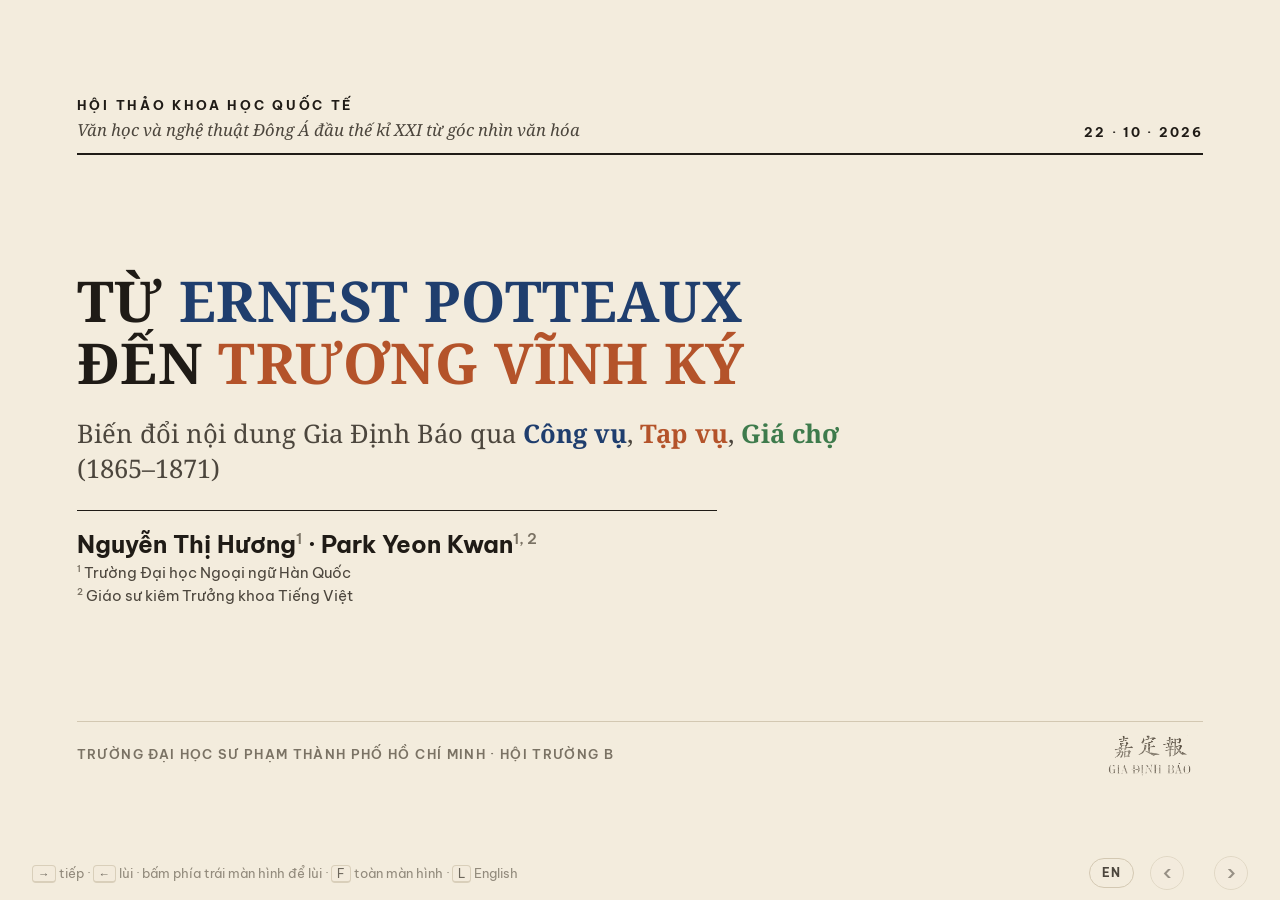
==== commit 2e3e263a: "Trình chiếu: sửa lỗi bố cục sau khi kiểm tra toàn bộ trang - Đầu báo ở bìa dùng ảnh nền trong suốt (" ====
--- a/GiaDinhBao_TrinhChieu.html
+++ b/GiaDinhBao_TrinhChieu.html
@@ -461,6 +461,18 @@
 .scene.std .inner > .eyebrow:first-child, .scene.std .cbh, .scene.std .thx { display: none; }
 .scene > .sh, .scene > .sf { position: absolute !important; text-align: left; }
 .scene.std .svg7 { max-height: calc(100vh - clamp(250px, 40vh, 330px)); width: auto; max-width: 100%; margin: 0 auto; display: block; }
+@media (min-width: 721px) { .scene.std .cells { flex-wrap: nowrap; } }
+.scene.std[aria-label^="Cảnh 6"] table.cb { font-size: clamp(11.5px, 1vw, 14px) !important; line-height: 1.25 !important; }
+.scene.std[aria-label^="Cảnh 6"] table.cb td { padding: 2px 6px !important; }
+.scene.std .cells i { width: clamp(6px, .85vw, 13px); height: clamp(6px, .85vw, 13px); }
+.scene.std .pages { grid-template-columns: repeat(4, minmax(0, calc(46vh / 1.566))); margin-top: 26px; }
+.scene.std.s5top { justify-content: center; }
+.scene.std .s5 { gap: clamp(12px, 3vw, 44px); }
+.scene.std .s5 .t1 { font-size: clamp(20px, 2.4vw, 34px); }
+.scene.std .s5 .huge { font-size: clamp(54px, 8.6vw, 124px); }
+.scene.std .field { width: min(100%, calc(44vh * 1.45)); margin: 0 auto; }
+.scene.std .quote2 { font-size: clamp(16px, 2vw, 28px); }
+.scene.std .trk6 { margin-right: clamp(110px, 13vw, 180px); }
 @media (max-height: 760px) { .scene.std table.cb { font-size: 11px; line-height: 1.2; } .scene.std table.cb td { padding: 1px 6px; } .scene.std .cbrule { font-size: 12px; margin-bottom: 0; } }
 @media (max-width: 720px) { .sh-r { display: none; } .scene.std { padding-top: 96px; } .scene.std .cbrule { display: none; } }
 
@@ -483,7 +495,7 @@
 .cb-names sup, .cb-aff sup { font-size: .6em; font-weight: 600; color: var(--muted); }
 .cb-aff { font-size: clamp(12px, 1.2vw, 16px); color: var(--ink-2); }
 .cb-bot { display: flex; justify-content: space-between; align-items: center; gap: 16px; padding-top: 10px; border-top: 1px solid var(--rule); font-size: clamp(11px, 1.05vw, 14px); letter-spacing: .1em; text-transform: uppercase; color: var(--muted); font-weight: 600; text-align: left; }
-.cb-bot img { height: clamp(30px, 5vh, 46px); width: auto; mix-blend-mode: multiply; filter: sepia(.4); opacity: .85; }
+.cb-bot img { height: clamp(30px, 5vh, 46px); width: auto; opacity: .8; }
 @media (max-width: 720px) { .cb-top { flex-direction: column; align-items: flex-start; } .cb-top div span { display: none; } }
 .scene.cb.cur [style*="--i"] { animation: npIn .7s var(--ease) both; animation-delay: calc(var(--i) * .15s + .1s); }
 @keyframes npIn { from { opacity: 0; transform: translateY(8px); } to { opacity: 1; transform: none; } }
@@ -507,7 +519,7 @@
           <p class="cb-aff"><sup>2</sup> Giáo sư kiêm Trưởng khoa Tiếng Việt</p>
         </div>
       </div>
-      <div class="cb-bot" style="--i:5"><span>Trường Đại học Sư phạm Thành phố Hồ Chí Minh · Hội trường B</span><img src="[data-uri]" alt="Gia Định Báo"></div>
+      <div class="cb-bot" style="--i:5"><span>Trường Đại học Sư phạm Thành phố Hồ Chí Minh · Hội trường B</span><img src="[data-uri]" alt="Gia Định Báo"></div>
     </div>
   </section>
 
@@ -796,7 +808,7 @@
           <p class="cb-aff">Trường Đại học Ngoại ngữ Hàn Quốc</p>
         </div>
       </div>
-      <div class="cb-bot" style="--i:5"><span>Trường Đại học Sư phạm Thành phố Hồ Chí Minh · Hội trường B</span><img src="[data-uri]" alt="Gia Định Báo"></div>
+      <div class="cb-bot" style="--i:5"><span>Trường Đại học Sư phạm Thành phố Hồ Chí Minh · Hội trường B</span><img src="[data-uri]" alt="Gia Định Báo"></div>
     </div>
   </section>
 
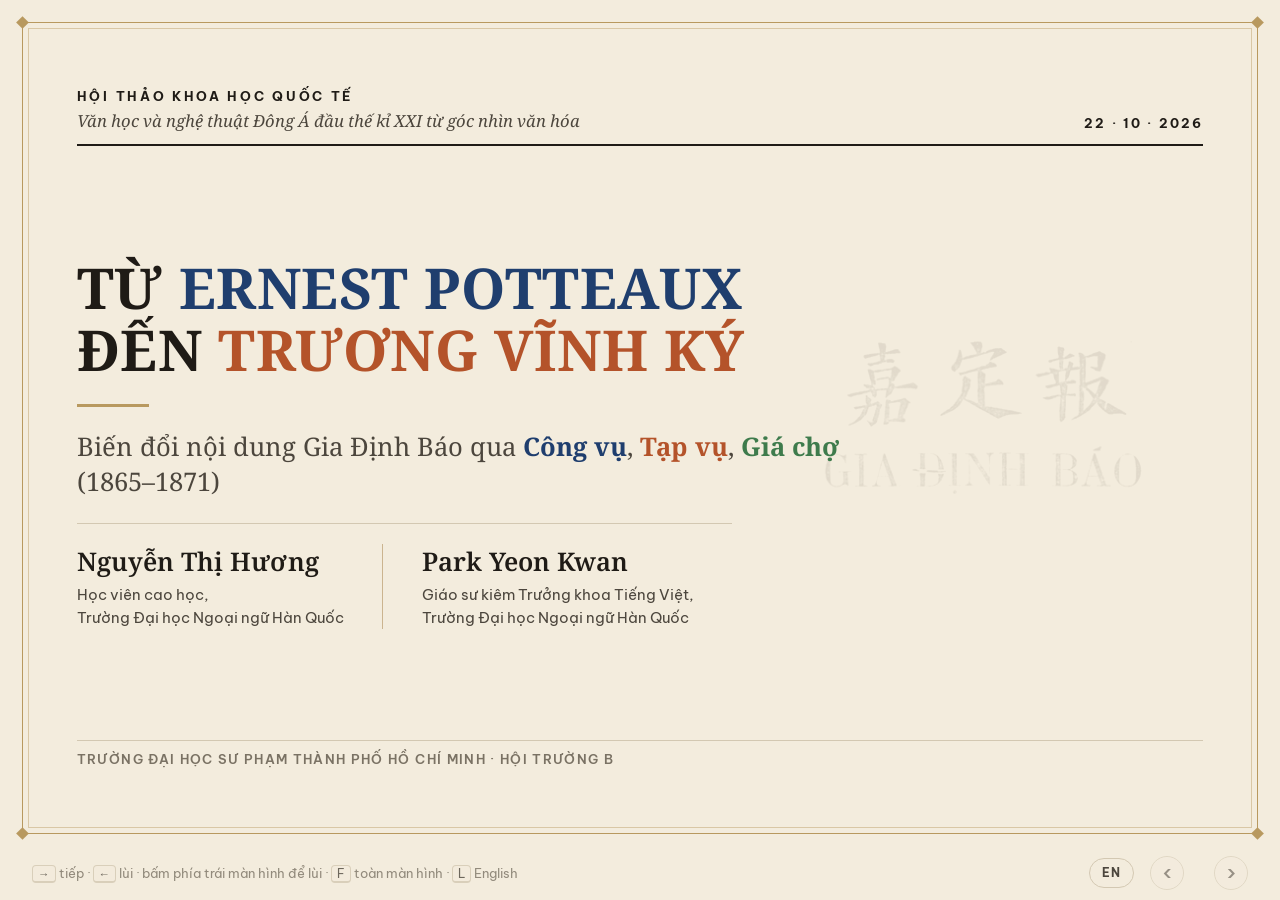
==== commit 18067f75: "Trình chiếu: trang trí đơn giản bìa và trang cảm ơn; tác giả trình bày hai cột Co-Authored-By: Claud" ====
--- a/GiaDinhBao_TrinhChieu.html
+++ b/GiaDinhBao_TrinhChieu.html
@@ -477,7 +477,7 @@
 @media (max-width: 720px) { .sh-r { display: none; } .scene.std { padding-top: 96px; } .scene.std .cbrule { display: none; } }
 
 /* ---- bìa hội thảo chuẩn ---- */
-.scene.cb { background: var(--paper); }
+.scene.cb { background: var(--paper); padding-top: clamp(40px, 7.5vh, 72px); padding-bottom: clamp(76px, 12.5vh, 112px); }
 .cb-wrap { width: min(1160px, 100%); height: min(100%, 680px); display: grid; grid-template-rows: auto 1fr auto; }
 .cb-top { display: flex; justify-content: space-between; align-items: flex-end; gap: 16px; padding-bottom: 12px; border-bottom: 2px solid var(--ink); text-align: left; }
 .cb-top div { display: grid; gap: 4px; }
@@ -499,6 +499,24 @@
 @media (max-width: 720px) { .cb-top { flex-direction: column; align-items: flex-start; } .cb-top div span { display: none; } }
 .scene.cb.cur [style*="--i"] { animation: npIn .7s var(--ease) both; animation-delay: calc(var(--i) * .15s + .1s); }
 @keyframes npIn { from { opacity: 0; transform: translateY(8px); } to { opacity: 1; transform: none; } }
+/* trang trí đơn giản cho bìa & trang cảm ơn */
+.cb-frame { position: absolute; inset: clamp(10px, 1.8vw, 22px) clamp(10px, 1.8vw, 22px) clamp(50px, 8vh, 66px); border: 1px solid #B8995F; pointer-events: none; }
+.cb-frame::before { content: ""; position: absolute; inset: 5px; border: 1px solid rgba(184,153,95,.45); }
+.cb-frame i { position: absolute; width: 9px; height: 9px; background: #B8995F; transform: rotate(45deg); }
+.cb-frame i:nth-child(1) { top: -5px; left: -5px; } .cb-frame i:nth-child(2) { top: -5px; right: -5px; }
+.cb-frame i:nth-child(3) { bottom: -5px; left: -5px; } .cb-frame i:nth-child(4) { bottom: -5px; right: -5px; }
+.cb-wm { position: absolute; right: clamp(40px, 7vw, 120px); top: 46%; transform: translateY(-50%); width: clamp(220px, 30vw, 460px); opacity: .09; pointer-events: none; }
+.cb-wrap { position: relative; }
+.cb-orn { display: block; width: 72px; height: 3px; background: #B8995F; }
+.cb-duo { display: grid; grid-template-columns: auto auto; justify-content: start; gap: 0; border-top: 1px solid var(--rule); padding-top: clamp(12px, 2.2vh, 20px); }
+.cb-duo > div { padding-right: clamp(18px, 3vw, 40px); }
+.cb-duo > div + div { padding-left: clamp(18px, 3vw, 40px); border-left: 1px solid rgba(169,134,79,.55); }
+.cb-duo .nm { font-family: var(--f-serif); font-weight: 600; font-size: clamp(18px, 2vw, 27px); color: var(--ink); margin-bottom: 4px; }
+.cb-duo .af { font-size: clamp(12px, 1.2vw, 16px); line-height: 1.5; color: var(--ink-2); }
+.cb-duo .af span { display: block; }
+.scene.cb.cur .cb-orn { animation: npRule .9s .45s var(--ease) both; transform-origin: left; }
+@keyframes npRule { from { transform: scaleX(0); } to { transform: scaleX(1); } }
+@media (max-width: 720px) { .cb-duo { grid-template-columns: 1fr; gap: 12px; } .cb-duo > div + div { border-left: 0; padding-left: 0; } .cb-wm { display: none; } }
 @media (prefers-reduced-motion: reduce) { .scene.cb.cur * { animation: none !important; } }
 </style>
 
@@ -508,18 +526,19 @@
 
   <!-- 0 · tiêu đề -->
   <section class="scene s0 cb" data-steps="0" data-label="" aria-label="Trang tiêu đề">
+    <div class="cb-frame" aria-hidden="true"><i></i><i></i><i></i><i></i></div><img class="cb-wm" src="[data-uri]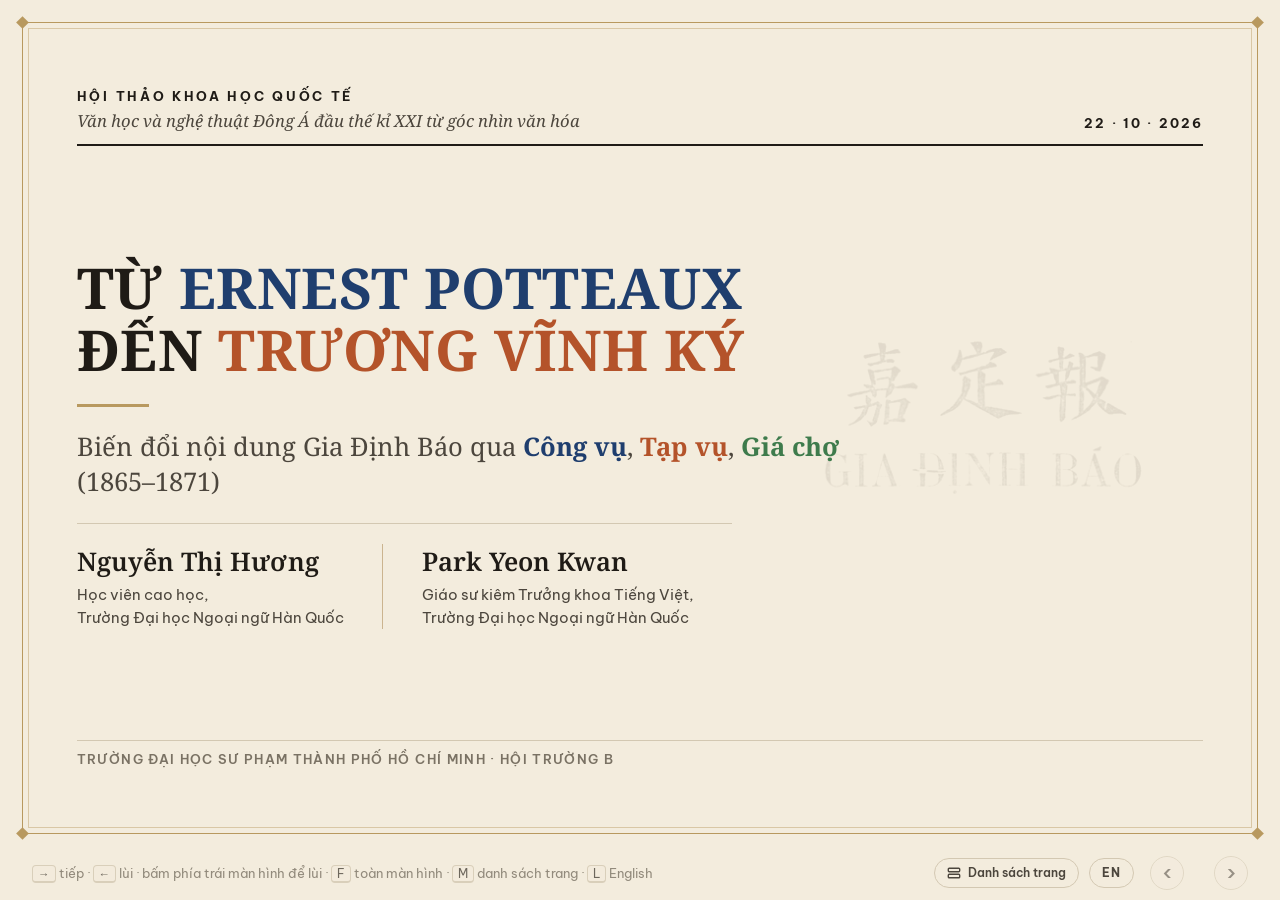
